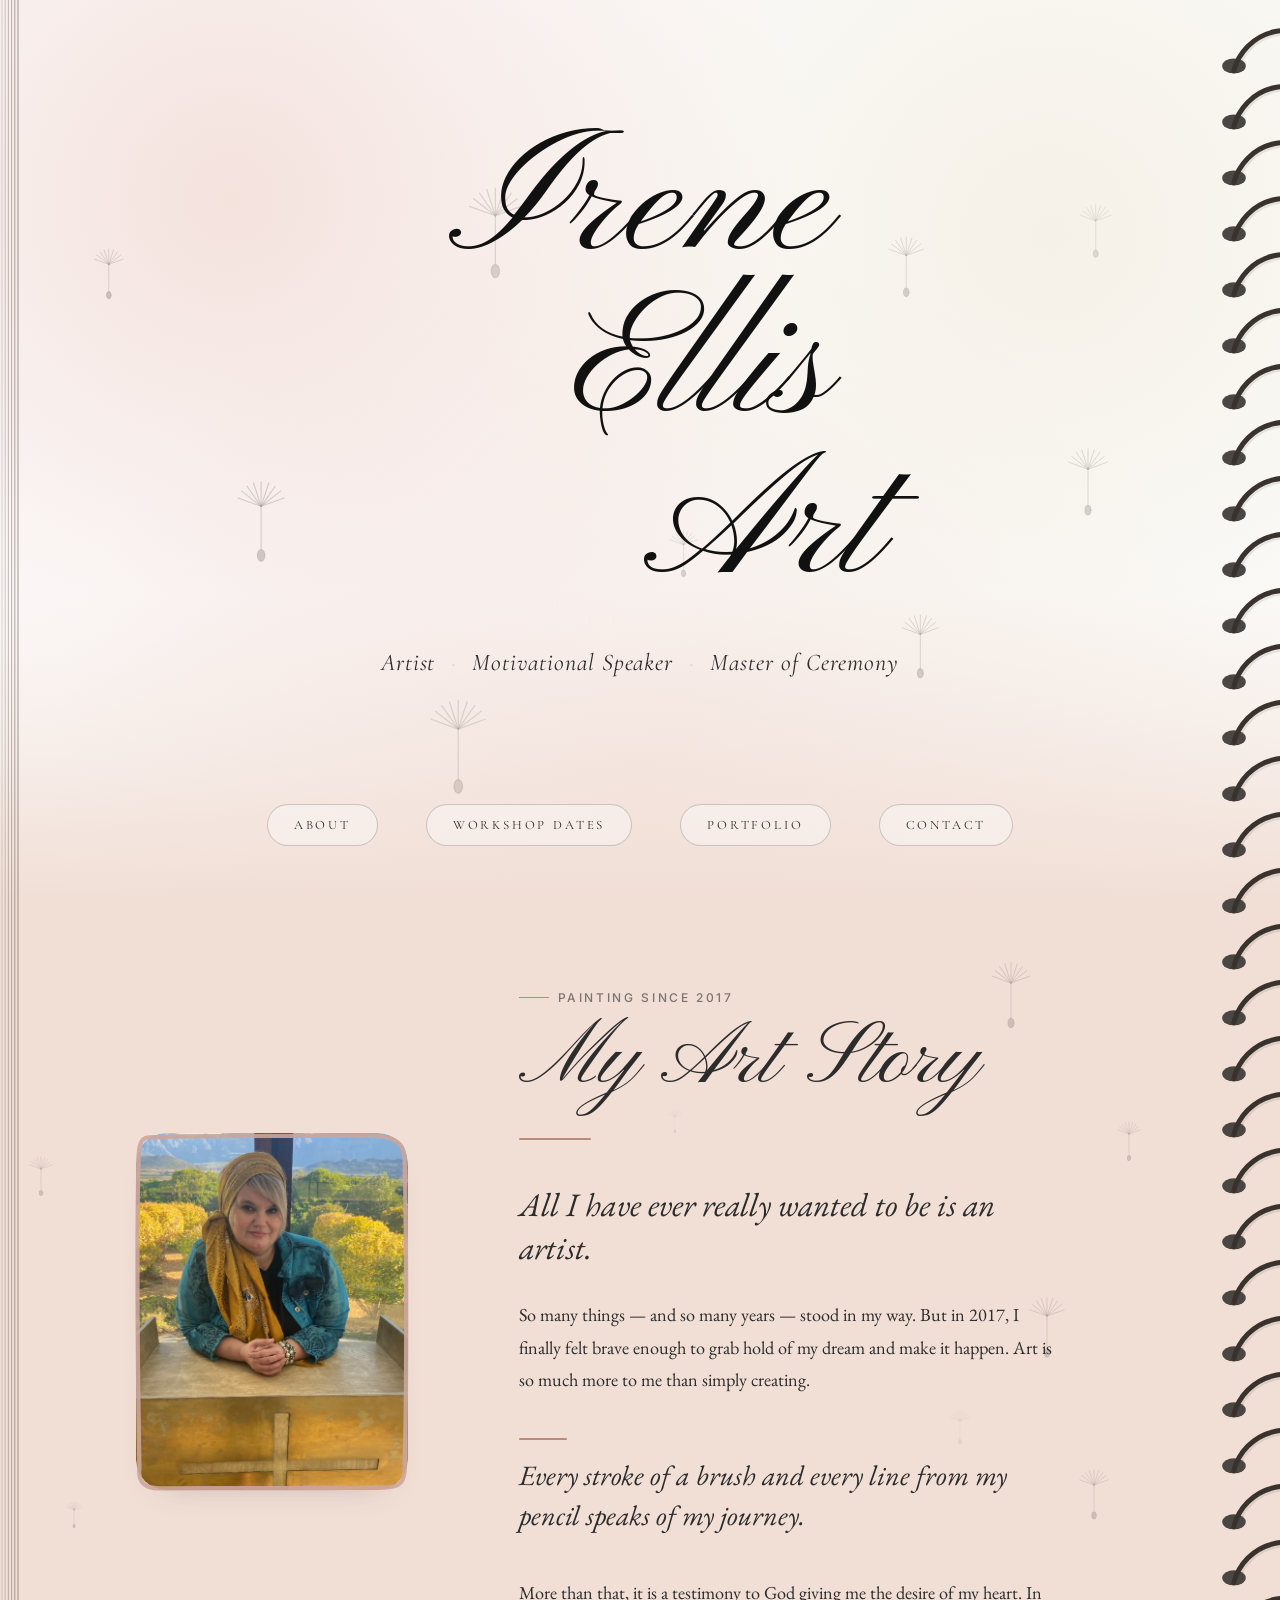
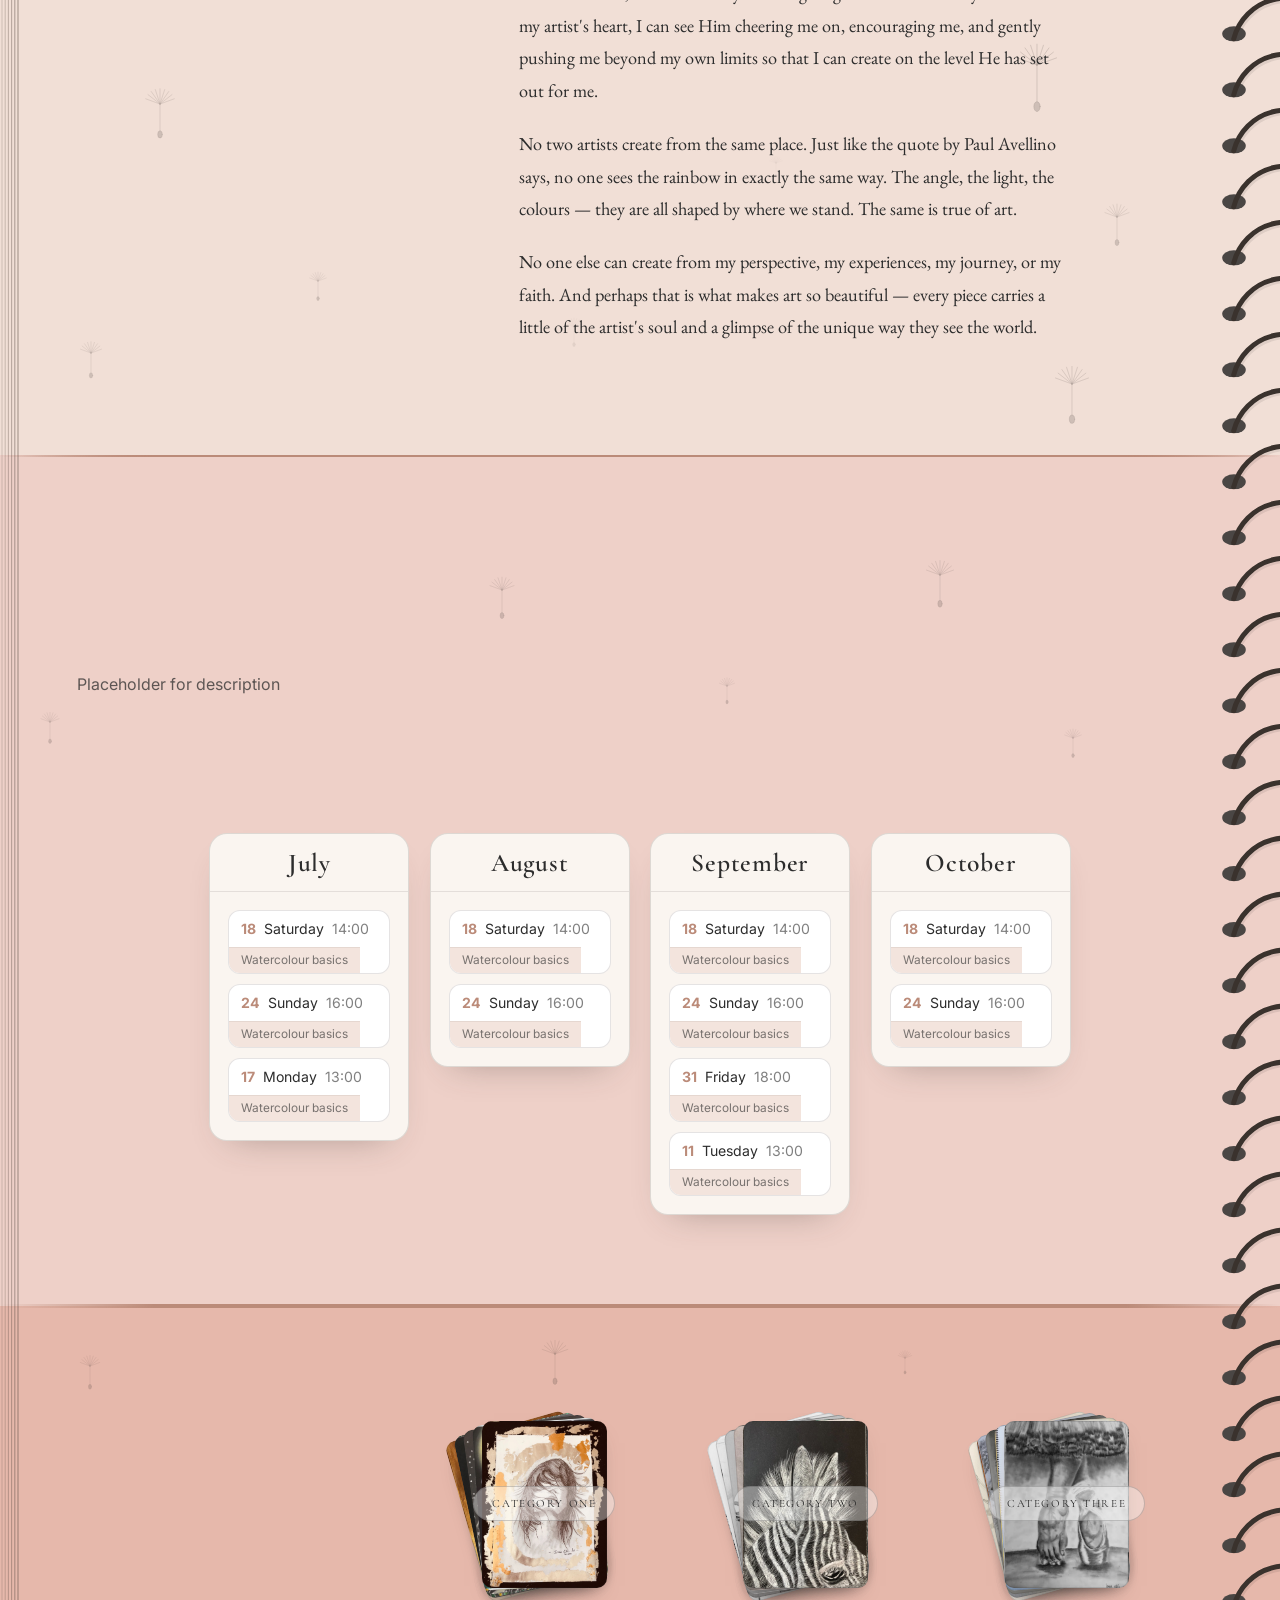
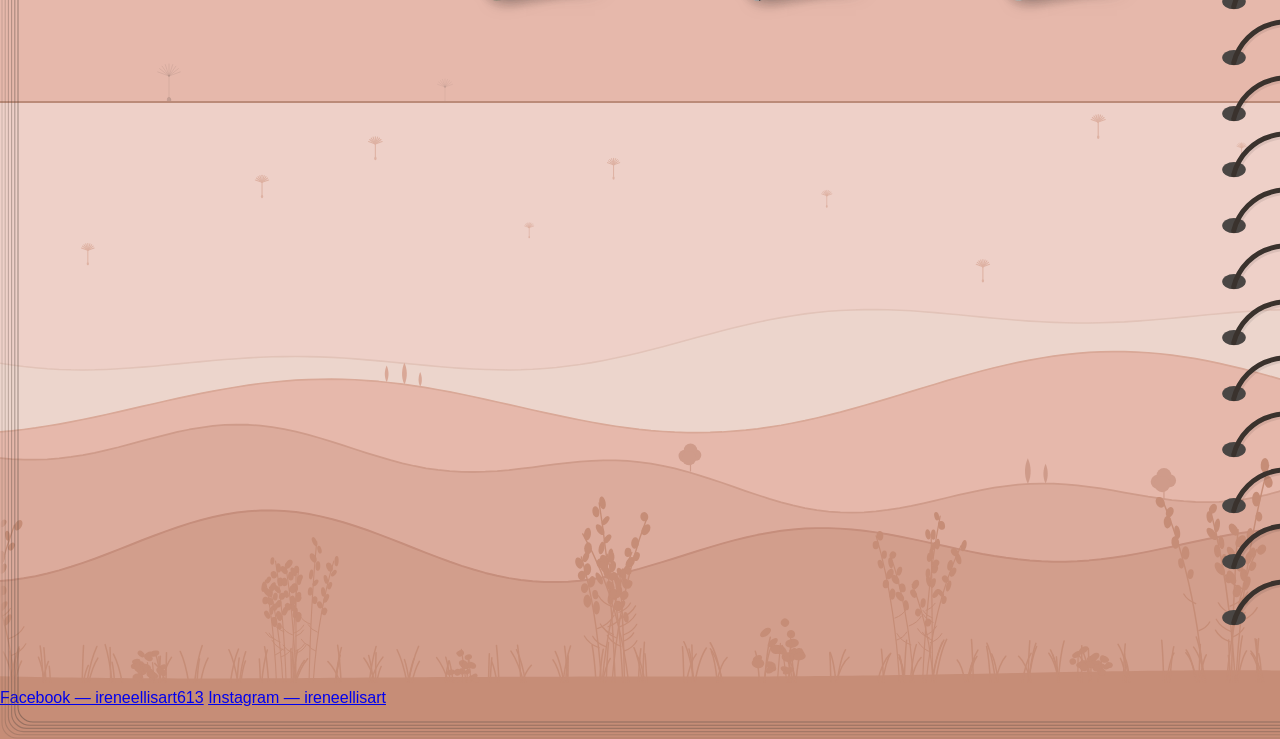
==== index.html @ d2026859 "Add the working site and hosting config The repo held only the first commit's index.html and style.c" ====
<!DOCTYPE html>
<html lang="en">
  <head>
    <meta charset="UTF-8" />
    <meta name="viewport" content="width=device-width, initial-scale=1.0" />
    <title>Irene Ellis Art</title>
    <link rel="preconnect" href="https://fonts.googleapis.com" />
    <link rel="preconnect" href="https://fonts.gstatic.com" crossorigin />
    <link
      href="https://fonts.googleapis.com/css2?family=Cormorant+Garamond:ital,wght@0,400;0,500;0,600;1,400&family=EB+Garamond:ital,wght@0,400;1,400;1,500&family=Inter:wght@400;500&family=Pinyon+Script&display=swap"
      rel="stylesheet"
    />
    <link rel="stylesheet" href="style.css" />
    <link rel="stylesheet" href="showcase.css" />
  </head>
  <body>
    <main>
      <section id="hero">
        <!-- Decorative watercolour wash + drifting dandelion seeds.
             aria-hidden keeps it out of the way of screen readers. -->
        <div class="hero__bg" aria-hidden="true">
          <svg class="hero__seeds" viewBox="0 0 1000 560" preserveAspectRatio="xMidYMid meet">
            <!-- One reusable dandelion seed, re-placed a few times below -->
            <defs>
              <g id="seed">
                <ellipse cx="20" cy="52" rx="2.4" ry="3.8" />
                <line x1="20" y1="48" x2="20" y2="20" />
                <line x1="20" y1="20" x2="4.97" y2="14.53" />
                <line x1="20" y1="20" x2="7.4" y2="10.15" />
                <line x1="20" y1="20" x2="10.82" y2="6.9" />
                <line x1="20" y1="20" x2="15.05" y2="4.8" />
                <line x1="20" y1="20" x2="20" y2="4" />
                <line x1="20" y1="20" x2="24.95" y2="4.8" />
                <line x1="20" y1="20" x2="29.18" y2="6.9" />
                <line x1="20" y1="20" x2="32.6" y2="10.15" />
                <line x1="20" y1="20" x2="35.03" y2="14.53" />
              </g>
            </defs>
            <!-- Nine seeds scattered evenly across the full width and
                 height. The viewBox is a wide ratio so, with "meet", they
                 fill the hero edge to edge without ever being cropped. -->
            <!-- Wrapped in a <g translate…scale…> so each seed is a different
                 size (and drifts proportionally). Rightmost seeds kept modest
                 in scale so they never reach the binding. -->
            <g transform="translate(70,120) scale(0.75)"><use href="#seed" class="seed seed--1" /></g>
            <g transform="translate(360,70) scale(1.35)"><use href="#seed" class="seed seed--2" /></g>
            <g transform="translate(690,110) scale(0.9)"><use href="#seed" class="seed seed--3" /></g>
            <g transform="translate(840,85) scale(0.8)"><use href="#seed" class="seed seed--4" /></g>
            <g transform="translate(180,300) scale(1.2)"><use href="#seed" class="seed seed--5" /></g>
            <g transform="translate(520,340) scale(0.7)"><use href="#seed" class="seed seed--6" /></g>
            <g transform="translate(830,275) scale(1.0)"><use href="#seed" class="seed seed--7" /></g>
            <g transform="translate(330,470) scale(1.4)"><use href="#seed" class="seed seed--8" /></g>
            <g transform="translate(700,405) scale(0.95)"><use href="#seed" class="seed seed--9" /></g>
          </svg>
        </div>

        <div class="hero__inner">
          <h1 class="hero__title">
            <span class="hero__word hero__word--1 reveal">Irene</span>
            <span class="hero__word hero__word--2 reveal">Ellis</span>
            <span class="hero__word hero__word--3 reveal">Art</span>
          </h1>
          <p class="hero__tagline reveal">
            Artist <span class="hero__dot">·</span> Motivational Speaker
            <span class="hero__dot">·</span> Master of Ceremony
          </p>
        </div>

        <nav class="hero__nav" aria-label="Primary">
          <a href="#about">About</a>
          <a href="#workshop-dates">Workshop Dates</a>
          <a href="#portfolio">Portfolio</a>
          <a href="#contact">Contact</a>
        </nav>
      </section>

      <section id="about">
        <!-- Ambient seeds filling the OPEN space (left gutter + below the
             portrait, the .seed--meat ones) plus a faint scatter drifting
             BEHIND the story (.seed--ghost) — the text sits above them (z-1),
             so the words always read clearly. Varied sizes; all left of ~88%. -->
        <svg class="stray-seed" style="left:2%;top:22%;width:30px" viewBox="0 0 40 56" aria-hidden="true"><use href="#seed" class="seed seed--2 seed--meat" /></svg>
        <svg class="stray-seed" style="left:5%;top:52%;width:20px" viewBox="0 0 40 56" aria-hidden="true"><use href="#seed" class="seed seed--5 seed--meat" /></svg>
        <svg class="stray-seed" style="left:11%;top:68%;width:38px" viewBox="0 0 40 56" aria-hidden="true"><use href="#seed" class="seed seed--6 seed--meat" /></svg>
        <svg class="stray-seed" style="left:24%;top:84%;width:22px" viewBox="0 0 40 56" aria-hidden="true"><use href="#seed" class="seed seed--4 seed--meat" /></svg>
        <svg class="stray-seed" style="left:6%;top:90%;width:28px" viewBox="0 0 40 56" aria-hidden="true"><use href="#seed" class="seed seed--1 seed--meat" /></svg>
        <svg class="stray-seed" style="left:52%;top:18%;width:18px" viewBox="0 0 40 56" aria-hidden="true"><use href="#seed" class="seed seed--3 seed--ghost" /></svg>
        <svg class="stray-seed" style="left:74%;top:44%;width:26px" viewBox="0 0 40 56" aria-hidden="true"><use href="#seed" class="seed seed--7 seed--ghost" /></svg>
        <svg class="stray-seed" style="left:60%;top:74%;width:16px" viewBox="0 0 40 56" aria-hidden="true"><use href="#seed" class="seed seed--8 seed--ghost" /></svg>
        <svg class="stray-seed" style="left:44%;top:88%;width:22px" viewBox="0 0 40 56" aria-hidden="true"><use href="#seed" class="seed seed--9 seed--ghost" /></svg>
        <!-- Bigger, hero-scale seeds spread across the OPEN strip to the RIGHT
             of the story text (which wraps well left of here) — scattered in x
             (77–87%) and down the full height, clear of the text and binding
             even at the far ends of their drift. -->
        <svg class="stray-seed" style="left:77%;top:5%;width:50px" viewBox="0 0 40 56" aria-hidden="true"><use href="#seed" class="seed seed--8 seed--meat" /></svg>
        <svg class="stray-seed" style="left:87%;top:19%;width:30px" viewBox="0 0 40 56" aria-hidden="true"><use href="#seed" class="seed seed--3 seed--meat" /></svg>
        <svg class="stray-seed" style="left:80%;top:34%;width:46px" viewBox="0 0 40 56" aria-hidden="true"><use href="#seed" class="seed seed--2 seed--meat" /></svg>
        <svg class="stray-seed" style="left:84%;top:49%;width:38px" viewBox="0 0 40 56" aria-hidden="true"><use href="#seed" class="seed seed--5 seed--meat" /></svg>
        <svg class="stray-seed" style="left:79%;top:64%;width:52px" viewBox="0 0 40 56" aria-hidden="true"><use href="#seed" class="seed seed--7 seed--meat" /></svg>
        <svg class="stray-seed" style="left:86%;top:78%;width:32px" viewBox="0 0 40 56" aria-hidden="true"><use href="#seed" class="seed seed--4 seed--meat" /></svg>
        <svg class="stray-seed" style="left:82%;top:92%;width:44px" viewBox="0 0 40 56" aria-hidden="true"><use href="#seed" class="seed seed--6 seed--meat" /></svg>

        <!-- Photo placeholder: a hand-drawn marker outline around an empty
             area, left intentionally empty until Irene's portrait is added. -->
        <div class="about__frame">
          <div class="about__photo">
            <img
              class="about__img"
              src="images/irene-ellis.jpg"
              alt="Portrait of Irene Ellis"
            />
          </div>
          <!-- A single hand-drawn marker outline traced around the photo -->
          <svg class="about__ornament" viewBox="0 0 400 500" fill="none" aria-hidden="true">
            <path
              d="M56,45 C 140,42 232,44 306,43 C 334,42.6 354,45 356,68
                 C 358,152 359,318 356,438 C 355,452 349,458 328,457
                 C 240,459 140,457 68,458 C 51,458.4 42,451 44,434
                 C 42,318 41,152 43,68 C 43.4,50 48,45 56,45
                 C 66,45 74,44.6 84,44.4"
              stroke="#cba69c"
              stroke-width="5"
              stroke-linecap="round"
              stroke-linejoin="round"
            />
          </svg>
        </div>

        <div class="about__content">
          <p class="section-eyebrow">Painting since 2017</p>
          <h2 class="about__heading">My Art Story</h2>
          <div class="about__story">
            <p class="about__lead">All I have ever really wanted to be is an artist.</p>

            <p class="about__bio">
              So many things — and so many years — stood in my way. But in 2017,
              I finally felt brave enough to grab hold of my dream and make it
              happen. Art is so much more to me than simply creating.
            </p>

            <blockquote class="about__quote">
              Every stroke of a brush and every line from my pencil speaks of my
              journey.
            </blockquote>

            <p class="about__bio">
              More than that, it is a testimony to God giving me the desire of my
              heart. In my artist's heart, I can see Him cheering me on,
              encouraging me, and gently pushing me beyond my own limits so that
              I can create on the level He has set out for me.
            </p>

            <p class="about__bio">
              No two artists create from the same place. Just like the quote by
              Paul Avellino says, no one sees the rainbow in exactly the same
              way. The angle, the light, the colours — they are all shaped by
              where we stand. The same is true of art.
            </p>

            <p class="about__bio">
              No one else can create from my perspective, my experiences, my
              journey, or my faith. And perhaps that is what makes art so
              beautiful — every piece carries a little of the artist's soul and a
              glimpse of the unique way they see the world.
            </p>
          </div>
        </div>
      </section>

      <section id="workshop-dates">
        <!-- Ambient seeds in the OPEN upper half ONLY. The month cards live in
             the lower half (below ~48%), and every drift path moves upward and
             back — so no seed can ever reach a card. All kept above ~34% and
             clear of the heading block and the binding. -->
        <svg class="stray-seed" style="left:3%;top:30%;width:24px" viewBox="0 0 40 56" aria-hidden="true"><use href="#seed" class="seed seed--5 seed--meat" /></svg>
        <svg class="stray-seed" style="left:38%;top:14%;width:32px" viewBox="0 0 40 56" aria-hidden="true"><use href="#seed" class="seed seed--3 seed--meat" /></svg>
        <svg class="stray-seed" style="left:56%;top:26%;width:20px" viewBox="0 0 40 56" aria-hidden="true"><use href="#seed" class="seed seed--7 seed--meat" /></svg>
        <svg class="stray-seed" style="left:72%;top:12%;width:36px" viewBox="0 0 40 56" aria-hidden="true"><use href="#seed" class="seed seed--2 seed--meat" /></svg>
        <svg class="stray-seed" style="left:83%;top:32%;width:22px" viewBox="0 0 40 56" aria-hidden="true"><use href="#seed" class="seed seed--6 seed--meat" /></svg>
        <!-- Heading block left, months in line to its right — same
             arrangement as the Portfolio section's card stacks. -->
        <div class="workshops__row">
          <div class="workshops__head">
            <!-- TODO: replace with a real detail (venue, group size, how to
                 book). Right now this only states what the section shows. -->
            <p class="section-eyebrow reveal">The next four months</p>
            <h2 class="workshops__heading reveal">Workshop Dates</h2>
            <p class="workshops__intro reveal">Placeholder for description</p>
          </div>

          <!-- Four upcoming months. Each month name sits above a rounded card
               that lists its dates, one per line: day, weekday, time. A month
               can hold any number of lines — add or remove a .workshop as
               needed. Replace the example dates with the real ones. -->
          <div class="workshops__grid">
          <div class="workshops__month reveal">
            <p class="workshops__month-name">July</p>
            <div class="workshops__dates">
              <button type="button" class="workshop" data-category-open data-category="workshop"><span class="workshop__main"><span class="workshop__day">18</span> <span class="workshop__weekday">Saturday</span> <span class="workshop__time">14:00</span></span><span class="workshop__topic">Watercolour basics</span></button>
              <button type="button" class="workshop" data-category-open data-category="workshop"><span class="workshop__main"><span class="workshop__day">24</span> <span class="workshop__weekday">Sunday</span> <span class="workshop__time">16:00</span></span><span class="workshop__topic">Watercolour basics</span></button>
              <button type="button" class="workshop" data-category-open data-category="workshop"><span class="workshop__main"><span class="workshop__day">17</span> <span class="workshop__weekday">Monday</span> <span class="workshop__time">13:00</span></span><span class="workshop__topic">Watercolour basics</span></button>
            </div>
          </div>

          <div class="workshops__month reveal">
            <p class="workshops__month-name">August</p>
            <div class="workshops__dates">
              <button type="button" class="workshop" data-category-open data-category="workshop"><span class="workshop__main"><span class="workshop__day">18</span> <span class="workshop__weekday">Saturday</span> <span class="workshop__time">14:00</span></span><span class="workshop__topic">Watercolour basics</span></button>
              <button type="button" class="workshop" data-category-open data-category="workshop"><span class="workshop__main"><span class="workshop__day">24</span> <span class="workshop__weekday">Sunday</span> <span class="workshop__time">16:00</span></span><span class="workshop__topic">Watercolour basics</span></button>
            </div>
          </div>

          <div class="workshops__month reveal">
            <p class="workshops__month-name">September</p>
            <div class="workshops__dates">
              <button type="button" class="workshop" data-category-open data-category="workshop"><span class="workshop__main"><span class="workshop__day">18</span> <span class="workshop__weekday">Saturday</span> <span class="workshop__time">14:00</span></span><span class="workshop__topic">Watercolour basics</span></button>
              <button type="button" class="workshop" data-category-open data-category="workshop"><span class="workshop__main"><span class="workshop__day">24</span> <span class="workshop__weekday">Sunday</span> <span class="workshop__time">16:00</span></span><span class="workshop__topic">Watercolour basics</span></button>
              <button type="button" class="workshop" data-category-open data-category="workshop"><span class="workshop__main"><span class="workshop__day">31</span> <span class="workshop__weekday">Friday</span> <span class="workshop__time">18:00</span></span><span class="workshop__topic">Watercolour basics</span></button>
              <button type="button" class="workshop" data-category-open data-category="workshop"><span class="workshop__main"><span class="workshop__day">11</span> <span class="workshop__weekday">Tuesday</span> <span class="workshop__time">13:00</span></span><span class="workshop__topic">Watercolour basics</span></button>
            </div>
          </div>

          <div class="workshops__month reveal">
            <p class="workshops__month-name">October</p>
            <div class="workshops__dates">
              <button type="button" class="workshop" data-category-open data-category="workshop"><span class="workshop__main"><span class="workshop__day">18</span> <span class="workshop__weekday">Saturday</span> <span class="workshop__time">14:00</span></span><span class="workshop__topic">Watercolour basics</span></button>
              <button type="button" class="workshop" data-category-open data-category="workshop"><span class="workshop__main"><span class="workshop__day">24</span> <span class="workshop__weekday">Sunday</span> <span class="workshop__time">16:00</span></span><span class="workshop__topic">Watercolour basics</span></button>
            </div>
          </div>
          </div>
        </div>
      </section>

      <section id="portfolio">
        <!-- Ambient seeds in the OPEN space: the top strip above the stacks and
             the low band below them (seeds only drift upward, so the low ones
             never rise into a stack). Varied sizes; all left of the binding. -->
        <svg class="stray-seed" style="left:6%;top:12%;width:26px" viewBox="0 0 40 56" aria-hidden="true"><use href="#seed" class="seed seed--1 seed--meat" /></svg>
        <svg class="stray-seed" style="left:42%;top:8%;width:34px" viewBox="0 0 40 56" aria-hidden="true"><use href="#seed" class="seed seed--4 seed--meat" /></svg>
        <svg class="stray-seed" style="left:70%;top:11%;width:18px" viewBox="0 0 40 56" aria-hidden="true"><use href="#seed" class="seed seed--8 seed--meat" /></svg>
        <svg class="stray-seed" style="left:12%;top:90%;width:30px" viewBox="0 0 40 56" aria-hidden="true"><use href="#seed" class="seed seed--3 seed--meat" /></svg>
        <svg class="stray-seed" style="left:34%;top:94%;width:20px" viewBox="0 0 40 56" aria-hidden="true"><use href="#seed" class="seed seed--9 seed--meat" /></svg>
        <div class="portfolio__row">
          <div class="portfolio__head">
            <!-- Eyebrow drawn from Irene's own words ("every stroke of a
                 brush and every line from my pencil"). Swap once the
                 artwork categories are decided. -->
            <p class="section-eyebrow reveal">Brush and pencil</p>
            <h2 class="portfolio__heading reveal">Portfolio</h2>
          </div>

          <!-- Category objects. One for now; two more to follow. Each is a
               crumpled paper ball that grows slightly on hover, with a
               pill button centred on it that stays put. -->
          <div class="portfolio__objects">
            <div class="category">
              <!-- Stacked cards: fanned tight at rest, twisting open on
                   hover so more of each card shows. Each will carry its own
                   image later. -->
              <div class="cards" aria-hidden="true">
                <span class="card card--1"></span>
                <span class="card card--2"></span>
                <span class="card card--3"></span>
                <span class="card card--4"></span>
                <span class="card card--5"></span>
              </div>
              <button
                type="button"
                class="category__button"
                data-category-open
                data-category="Category one"
              >
                Category one
              </button>
            </div>
            <div class="category">
              <!-- Stacked cards: fanned tight at rest, twisting open on
                   hover so more of each card shows. Each will carry its own
                   image later. -->
              <div class="cards" aria-hidden="true">
                <span class="card card--1"></span>
                <span class="card card--2"></span>
                <span class="card card--3"></span>
                <span class="card card--4"></span>
                <span class="card card--5"></span>
              </div>
              <button
                type="button"
                class="category__button"
                data-category-open
                data-category="Category two"
              >
                Category two
              </button>
            </div>
            <div class="category">
              <!-- Stacked cards: fanned tight at rest, twisting open on
                   hover so more of each card shows. Each will carry its own
                   image later. -->
              <div class="cards" aria-hidden="true">
                <span class="card card--1"></span>
                <span class="card card--2"></span>
                <span class="card card--3"></span>
                <span class="card card--4"></span>
                <span class="card card--5"></span>
              </div>
              <button
                type="button"
                class="category__button"
                data-category-open
                data-category="Category three"
              >
                Category three
              </button>
            </div>
          </div>
        </div>
      </section>

      <section id="contact">
        <!-- Seamless drifting landscape. SCOPED TO THIS SECTION ONLY:
             everything is under .contact__ and #contact clips it, so it
             cannot appear anywhere else on the page.
             The hill contours are built from sine waves with whole-number
             frequencies across the tile, so the tile's left and right edges
             match exactly and the loop is invisible. -->
        <!-- Seamless drifting landscape, scoped to this section only.
             Inlined (no defs/use): CSS can't reach inside a <use> shadow
             tree, so the seed sway would never reach the rendered seeds. -->
        <div class="contact__scene" aria-hidden="true">
          <div class="contact__layer contact__layer--seeds contact__layer--masked">
            <div class="contact__drift contact__drift--45s">
              <svg viewBox="0 0 4800 588" preserveAspectRatio="xMidYMid meet">
    <g transform="translate(80.5,140.7) scale(0.427)">
      <g class="csd" style="--lean:29deg;--dur:6.0s;--del:-6.8s">
        <g fill="none" stroke="#d9a897" stroke-width="2.4" stroke-linecap="round">
          <path d="M20,20 L4.97,14.53" />
          <path d="M20,20 L7.40,10.15" />
          <path d="M20,20 L10.82,6.90" />
          <path d="M20,20 L15.05,4.80" />
          <path d="M20,20 L20.00,4.00" />
          <path d="M20,20 L24.95,4.80" />
          <path d="M20,20 L29.18,6.90" />
          <path d="M20,20 L32.60,10.15" />
          <path d="M20,20 L35.03,14.53" />
          <path d="M20,48 L20,20" />
        </g>
        <ellipse cx="20" cy="52" rx="2.6" ry="4" fill="#d9a897" />
      </g>
    </g>
    <g transform="translate(256.7,71.5) scale(0.447)">
      <g class="csd" style="--lean:14deg;--dur:7.5s;--del:-5.9s">
        <g fill="none" stroke="#d9a897" stroke-width="2.4" stroke-linecap="round">
          <path d="M20,20 L4.97,14.53" />
          <path d="M20,20 L7.40,10.15" />
          <path d="M20,20 L10.82,6.90" />
          <path d="M20,20 L15.05,4.80" />
          <path d="M20,20 L20.00,4.00" />
          <path d="M20,20 L24.95,4.80" />
          <path d="M20,20 L29.18,6.90" />
          <path d="M20,20 L32.60,10.15" />
          <path d="M20,20 L35.03,14.53" />
          <path d="M20,48 L20,20" />
        </g>
        <ellipse cx="20" cy="52" rx="2.6" ry="4" fill="#d9a897" />
      </g>
    </g>
    <g transform="translate(371.4,32.4) scale(0.457)">
      <g class="csd" style="--lean:22deg;--dur:6.5s;--del:-2.1s">
        <g fill="none" stroke="#d9a897" stroke-width="2.4" stroke-linecap="round">
          <path d="M20,20 L4.97,14.53" />
          <path d="M20,20 L7.40,10.15" />
          <path d="M20,20 L10.82,6.90" />
          <path d="M20,20 L15.05,4.80" />
          <path d="M20,20 L20.00,4.00" />
          <path d="M20,20 L24.95,4.80" />
          <path d="M20,20 L29.18,6.90" />
          <path d="M20,20 L32.60,10.15" />
          <path d="M20,20 L35.03,14.53" />
          <path d="M20,48 L20,20" />
        </g>
        <ellipse cx="20" cy="52" rx="2.6" ry="4" fill="#d9a897" />
      </g>
    </g>
    <g transform="translate(530.5,120.3) scale(0.301)">
      <g class="csd" style="--lean:25deg;--dur:5.6s;--del:-5.4s">
        <g fill="none" stroke="#d9a897" stroke-width="2.4" stroke-linecap="round">
          <path d="M20,20 L4.97,14.53" />
          <path d="M20,20 L7.40,10.15" />
          <path d="M20,20 L10.82,6.90" />
          <path d="M20,20 L15.05,4.80" />
          <path d="M20,20 L20.00,4.00" />
          <path d="M20,20 L24.95,4.80" />
          <path d="M20,20 L29.18,6.90" />
          <path d="M20,20 L32.60,10.15" />
          <path d="M20,20 L35.03,14.53" />
          <path d="M20,48 L20,20" />
        </g>
        <ellipse cx="20" cy="52" rx="2.6" ry="4" fill="#d9a897" />
      </g>
    </g>
    <g transform="translate(613.7,54.4) scale(0.416)">
      <g class="csd" style="--lean:22deg;--dur:6.0s;--del:-3.8s">
        <g fill="none" stroke="#d9a897" stroke-width="2.4" stroke-linecap="round">
          <path d="M20,20 L4.97,14.53" />
          <path d="M20,20 L7.40,10.15" />
          <path d="M20,20 L10.82,6.90" />
          <path d="M20,20 L15.05,4.80" />
          <path d="M20,20 L20.00,4.00" />
          <path d="M20,20 L24.95,4.80" />
          <path d="M20,20 L29.18,6.90" />
          <path d="M20,20 L32.60,10.15" />
          <path d="M20,20 L35.03,14.53" />
          <path d="M20,48 L20,20" />
        </g>
        <ellipse cx="20" cy="52" rx="2.6" ry="4" fill="#d9a897" />
      </g>
    </g>
    <g transform="translate(831.4,87.2) scale(0.339)">
      <g class="csd" style="--lean:31deg;--dur:8.0s;--del:-2.2s">
        <g fill="none" stroke="#d9a897" stroke-width="2.4" stroke-linecap="round">
          <path d="M20,20 L4.97,14.53" />
          <path d="M20,20 L7.40,10.15" />
          <path d="M20,20 L10.82,6.90" />
          <path d="M20,20 L15.05,4.80" />
          <path d="M20,20 L20.00,4.00" />
          <path d="M20,20 L24.95,4.80" />
          <path d="M20,20 L29.18,6.90" />
          <path d="M20,20 L32.60,10.15" />
          <path d="M20,20 L35.03,14.53" />
          <path d="M20,48 L20,20" />
        </g>
        <ellipse cx="20" cy="52" rx="2.6" ry="4" fill="#d9a897" />
      </g>
    </g>
    <g transform="translate(987.5,157.0) scale(0.448)">
      <g class="csd" style="--lean:17deg;--dur:5.1s;--del:-2.2s">
        <g fill="none" stroke="#d9a897" stroke-width="2.4" stroke-linecap="round">
          <path d="M20,20 L4.97,14.53" />
          <path d="M20,20 L7.40,10.15" />
          <path d="M20,20 L10.82,6.90" />
          <path d="M20,20 L15.05,4.80" />
          <path d="M20,20 L20.00,4.00" />
          <path d="M20,20 L24.95,4.80" />
          <path d="M20,20 L29.18,6.90" />
          <path d="M20,20 L32.60,10.15" />
          <path d="M20,20 L35.03,14.53" />
          <path d="M20,48 L20,20" />
        </g>
        <ellipse cx="20" cy="52" rx="2.6" ry="4" fill="#d9a897" />
      </g>
    </g>
    <g transform="translate(1103.9,9.9) scale(0.473)">
      <g class="csd" style="--lean:19deg;--dur:6.6s;--del:-7.3s">
        <g fill="none" stroke="#d9a897" stroke-width="2.4" stroke-linecap="round">
          <path d="M20,20 L4.97,14.53" />
          <path d="M20,20 L7.40,10.15" />
          <path d="M20,20 L10.82,6.90" />
          <path d="M20,20 L15.05,4.80" />
          <path d="M20,20 L20.00,4.00" />
          <path d="M20,20 L24.95,4.80" />
          <path d="M20,20 L29.18,6.90" />
          <path d="M20,20 L32.60,10.15" />
          <path d="M20,20 L35.03,14.53" />
          <path d="M20,48 L20,20" />
        </g>
        <ellipse cx="20" cy="52" rx="2.6" ry="4" fill="#d9a897" />
      </g>
    </g>
    <g transform="translate(1252.5,39.2) scale(0.311)">
      <g class="csd" style="--lean:25deg;--dur:6.9s;--del:-2.8s">
        <g fill="none" stroke="#d9a897" stroke-width="2.4" stroke-linecap="round">
          <path d="M20,20 L4.97,14.53" />
          <path d="M20,20 L7.40,10.15" />
          <path d="M20,20 L10.82,6.90" />
          <path d="M20,20 L15.05,4.80" />
          <path d="M20,20 L20.00,4.00" />
          <path d="M20,20 L24.95,4.80" />
          <path d="M20,20 L29.18,6.90" />
          <path d="M20,20 L32.60,10.15" />
          <path d="M20,20 L35.03,14.53" />
          <path d="M20,48 L20,20" />
        </g>
        <ellipse cx="20" cy="52" rx="2.6" ry="4" fill="#d9a897" />
      </g>
    </g>
    <g transform="translate(1424.5,104.1) scale(0.401)">
      <g class="csd" style="--lean:21deg;--dur:5.6s;--del:-0.6s">
        <g fill="none" stroke="#d9a897" stroke-width="2.4" stroke-linecap="round">
          <path d="M20,20 L4.97,14.53" />
          <path d="M20,20 L7.40,10.15" />
          <path d="M20,20 L10.82,6.90" />
          <path d="M20,20 L15.05,4.80" />
          <path d="M20,20 L20.00,4.00" />
          <path d="M20,20 L24.95,4.80" />
          <path d="M20,20 L29.18,6.90" />
          <path d="M20,20 L32.60,10.15" />
          <path d="M20,20 L35.03,14.53" />
          <path d="M20,48 L20,20" />
        </g>
        <ellipse cx="20" cy="52" rx="2.6" ry="4" fill="#d9a897" />
      </g>
    </g>
    <g transform="translate(1553.9,133.1) scale(0.463)">
      <g class="csd" style="--lean:25deg;--dur:5.3s;--del:-3.2s">
        <g fill="none" stroke="#d9a897" stroke-width="2.4" stroke-linecap="round">
          <path d="M20,20 L4.97,14.53" />
          <path d="M20,20 L7.40,10.15" />
          <path d="M20,20 L10.82,6.90" />
          <path d="M20,20 L15.05,4.80" />
          <path d="M20,20 L20.00,4.00" />
          <path d="M20,20 L24.95,4.80" />
          <path d="M20,20 L29.18,6.90" />
          <path d="M20,20 L32.60,10.15" />
          <path d="M20,20 L35.03,14.53" />
          <path d="M20,48 L20,20" />
        </g>
        <ellipse cx="20" cy="52" rx="2.6" ry="4" fill="#d9a897" />
      </g>
    </g>
    <g transform="translate(1680.5,140.7) scale(0.427)">
      <g class="csd" style="--lean:29deg;--dur:6.0s;--del:-6.8s">
        <g fill="none" stroke="#d9a897" stroke-width="2.4" stroke-linecap="round">
          <path d="M20,20 L4.97,14.53" />
          <path d="M20,20 L7.40,10.15" />
          <path d="M20,20 L10.82,6.90" />
          <path d="M20,20 L15.05,4.80" />
          <path d="M20,20 L20.00,4.00" />
          <path d="M20,20 L24.95,4.80" />
          <path d="M20,20 L29.18,6.90" />
          <path d="M20,20 L32.60,10.15" />
          <path d="M20,20 L35.03,14.53" />
          <path d="M20,48 L20,20" />
        </g>
        <ellipse cx="20" cy="52" rx="2.6" ry="4" fill="#d9a897" />
      </g>
    </g>
    <g transform="translate(1856.7,71.5) scale(0.447)">
      <g class="csd" style="--lean:14deg;--dur:7.5s;--del:-5.9s">
        <g fill="none" stroke="#d9a897" stroke-width="2.4" stroke-linecap="round">
          <path d="M20,20 L4.97,14.53" />
          <path d="M20,20 L7.40,10.15" />
          <path d="M20,20 L10.82,6.90" />
          <path d="M20,20 L15.05,4.80" />
          <path d="M20,20 L20.00,4.00" />
          <path d="M20,20 L24.95,4.80" />
          <path d="M20,20 L29.18,6.90" />
          <path d="M20,20 L32.60,10.15" />
          <path d="M20,20 L35.03,14.53" />
          <path d="M20,48 L20,20" />
        </g>
        <ellipse cx="20" cy="52" rx="2.6" ry="4" fill="#d9a897" />
      </g>
    </g>
    <g transform="translate(1971.4,32.4) scale(0.457)">
      <g class="csd" style="--lean:22deg;--dur:6.5s;--del:-2.1s">
        <g fill="none" stroke="#d9a897" stroke-width="2.4" stroke-linecap="round">
          <path d="M20,20 L4.97,14.53" />
          <path d="M20,20 L7.40,10.15" />
          <path d="M20,20 L10.82,6.90" />
          <path d="M20,20 L15.05,4.80" />
          <path d="M20,20 L20.00,4.00" />
          <path d="M20,20 L24.95,4.80" />
          <path d="M20,20 L29.18,6.90" />
          <path d="M20,20 L32.60,10.15" />
          <path d="M20,20 L35.03,14.53" />
          <path d="M20,48 L20,20" />
        </g>
        <ellipse cx="20" cy="52" rx="2.6" ry="4" fill="#d9a897" />
      </g>
    </g>
    <g transform="translate(2130.5,120.3) scale(0.301)">
      <g class="csd" style="--lean:25deg;--dur:5.6s;--del:-5.4s">
        <g fill="none" stroke="#d9a897" stroke-width="2.4" stroke-linecap="round">
          <path d="M20,20 L4.97,14.53" />
          <path d="M20,20 L7.40,10.15" />
          <path d="M20,20 L10.82,6.90" />
          <path d="M20,20 L15.05,4.80" />
          <path d="M20,20 L20.00,4.00" />
          <path d="M20,20 L24.95,4.80" />
          <path d="M20,20 L29.18,6.90" />
          <path d="M20,20 L32.60,10.15" />
          <path d="M20,20 L35.03,14.53" />
          <path d="M20,48 L20,20" />
        </g>
        <ellipse cx="20" cy="52" rx="2.6" ry="4" fill="#d9a897" />
      </g>
    </g>
    <g transform="translate(2213.7,54.4) scale(0.416)">
      <g class="csd" style="--lean:22deg;--dur:6.0s;--del:-3.8s">
        <g fill="none" stroke="#d9a897" stroke-width="2.4" stroke-linecap="round">
          <path d="M20,20 L4.97,14.53" />
          <path d="M20,20 L7.40,10.15" />
          <path d="M20,20 L10.82,6.90" />
          <path d="M20,20 L15.05,4.80" />
          <path d="M20,20 L20.00,4.00" />
          <path d="M20,20 L24.95,4.80" />
          <path d="M20,20 L29.18,6.90" />
          <path d="M20,20 L32.60,10.15" />
          <path d="M20,20 L35.03,14.53" />
          <path d="M20,48 L20,20" />
        </g>
        <ellipse cx="20" cy="52" rx="2.6" ry="4" fill="#d9a897" />
      </g>
    </g>
    <g transform="translate(2431.4,87.2) scale(0.339)">
      <g class="csd" style="--lean:31deg;--dur:8.0s;--del:-2.2s">
        <g fill="none" stroke="#d9a897" stroke-width="2.4" stroke-linecap="round">
          <path d="M20,20 L4.97,14.53" />
          <path d="M20,20 L7.40,10.15" />
          <path d="M20,20 L10.82,6.90" />
          <path d="M20,20 L15.05,4.80" />
          <path d="M20,20 L20.00,4.00" />
          <path d="M20,20 L24.95,4.80" />
          <path d="M20,20 L29.18,6.90" />
          <path d="M20,20 L32.60,10.15" />
          <path d="M20,20 L35.03,14.53" />
          <path d="M20,48 L20,20" />
        </g>
        <ellipse cx="20" cy="52" rx="2.6" ry="4" fill="#d9a897" />
      </g>
    </g>
    <g transform="translate(2587.5,157.0) scale(0.448)">
      <g class="csd" style="--lean:17deg;--dur:5.1s;--del:-2.2s">
        <g fill="none" stroke="#d9a897" stroke-width="2.4" stroke-linecap="round">
          <path d="M20,20 L4.97,14.53" />
          <path d="M20,20 L7.40,10.15" />
          <path d="M20,20 L10.82,6.90" />
          <path d="M20,20 L15.05,4.80" />
          <path d="M20,20 L20.00,4.00" />
          <path d="M20,20 L24.95,4.80" />
          <path d="M20,20 L29.18,6.90" />
          <path d="M20,20 L32.60,10.15" />
          <path d="M20,20 L35.03,14.53" />
          <path d="M20,48 L20,20" />
        </g>
        <ellipse cx="20" cy="52" rx="2.6" ry="4" fill="#d9a897" />
      </g>
    </g>
    <g transform="translate(2703.9,9.9) scale(0.473)">
      <g class="csd" style="--lean:19deg;--dur:6.6s;--del:-7.3s">
        <g fill="none" stroke="#d9a897" stroke-width="2.4" stroke-linecap="round">
          <path d="M20,20 L4.97,14.53" />
          <path d="M20,20 L7.40,10.15" />
          <path d="M20,20 L10.82,6.90" />
          <path d="M20,20 L15.05,4.80" />
          <path d="M20,20 L20.00,4.00" />
          <path d="M20,20 L24.95,4.80" />
          <path d="M20,20 L29.18,6.90" />
          <path d="M20,20 L32.60,10.15" />
          <path d="M20,20 L35.03,14.53" />
          <path d="M20,48 L20,20" />
        </g>
        <ellipse cx="20" cy="52" rx="2.6" ry="4" fill="#d9a897" />
      </g>
    </g>
    <g transform="translate(2852.5,39.2) scale(0.311)">
      <g class="csd" style="--lean:25deg;--dur:6.9s;--del:-2.8s">
        <g fill="none" stroke="#d9a897" stroke-width="2.4" stroke-linecap="round">
          <path d="M20,20 L4.97,14.53" />
          <path d="M20,20 L7.40,10.15" />
          <path d="M20,20 L10.82,6.90" />
          <path d="M20,20 L15.05,4.80" />
          <path d="M20,20 L20.00,4.00" />
          <path d="M20,20 L24.95,4.80" />
          <path d="M20,20 L29.18,6.90" />
          <path d="M20,20 L32.60,10.15" />
          <path d="M20,20 L35.03,14.53" />
          <path d="M20,48 L20,20" />
        </g>
        <ellipse cx="20" cy="52" rx="2.6" ry="4" fill="#d9a897" />
      </g>
    </g>
    <g transform="translate(3024.5,104.1) scale(0.401)">
      <g class="csd" style="--lean:21deg;--dur:5.6s;--del:-0.6s">
        <g fill="none" stroke="#d9a897" stroke-width="2.4" stroke-linecap="round">
          <path d="M20,20 L4.97,14.53" />
          <path d="M20,20 L7.40,10.15" />
          <path d="M20,20 L10.82,6.90" />
          <path d="M20,20 L15.05,4.80" />
          <path d="M20,20 L20.00,4.00" />
          <path d="M20,20 L24.95,4.80" />
          <path d="M20,20 L29.18,6.90" />
          <path d="M20,20 L32.60,10.15" />
          <path d="M20,20 L35.03,14.53" />
          <path d="M20,48 L20,20" />
        </g>
        <ellipse cx="20" cy="52" rx="2.6" ry="4" fill="#d9a897" />
      </g>
    </g>
    <g transform="translate(3153.9,133.1) scale(0.463)">
      <g class="csd" style="--lean:25deg;--dur:5.3s;--del:-3.2s">
        <g fill="none" stroke="#d9a897" stroke-width="2.4" stroke-linecap="round">
          <path d="M20,20 L4.97,14.53" />
          <path d="M20,20 L7.40,10.15" />
          <path d="M20,20 L10.82,6.90" />
          <path d="M20,20 L15.05,4.80" />
          <path d="M20,20 L20.00,4.00" />
          <path d="M20,20 L24.95,4.80" />
          <path d="M20,20 L29.18,6.90" />
          <path d="M20,20 L32.60,10.15" />
          <path d="M20,20 L35.03,14.53" />
          <path d="M20,48 L20,20" />
        </g>
        <ellipse cx="20" cy="52" rx="2.6" ry="4" fill="#d9a897" />
      </g>
    </g>
    <g transform="translate(3280.5,140.7) scale(0.427)">
      <g class="csd" style="--lean:29deg;--dur:6.0s;--del:-6.8s">
        <g fill="none" stroke="#d9a897" stroke-width="2.4" stroke-linecap="round">
          <path d="M20,20 L4.97,14.53" />
          <path d="M20,20 L7.40,10.15" />
          <path d="M20,20 L10.82,6.90" />
          <path d="M20,20 L15.05,4.80" />
          <path d="M20,20 L20.00,4.00" />
          <path d="M20,20 L24.95,4.80" />
          <path d="M20,20 L29.18,6.90" />
          <path d="M20,20 L32.60,10.15" />
          <path d="M20,20 L35.03,14.53" />
          <path d="M20,48 L20,20" />
        </g>
        <ellipse cx="20" cy="52" rx="2.6" ry="4" fill="#d9a897" />
      </g>
    </g>
    <g transform="translate(3456.7,71.5) scale(0.447)">
      <g class="csd" style="--lean:14deg;--dur:7.5s;--del:-5.9s">
        <g fill="none" stroke="#d9a897" stroke-width="2.4" stroke-linecap="round">
          <path d="M20,20 L4.97,14.53" />
          <path d="M20,20 L7.40,10.15" />
          <path d="M20,20 L10.82,6.90" />
          <path d="M20,20 L15.05,4.80" />
          <path d="M20,20 L20.00,4.00" />
          <path d="M20,20 L24.95,4.80" />
          <path d="M20,20 L29.18,6.90" />
          <path d="M20,20 L32.60,10.15" />
          <path d="M20,20 L35.03,14.53" />
          <path d="M20,48 L20,20" />
        </g>
        <ellipse cx="20" cy="52" rx="2.6" ry="4" fill="#d9a897" />
      </g>
    </g>
    <g transform="translate(3571.4,32.4) scale(0.457)">
      <g class="csd" style="--lean:22deg;--dur:6.5s;--del:-2.1s">
        <g fill="none" stroke="#d9a897" stroke-width="2.4" stroke-linecap="round">
          <path d="M20,20 L4.97,14.53" />
          <path d="M20,20 L7.40,10.15" />
          <path d="M20,20 L10.82,6.90" />
          <path d="M20,20 L15.05,4.80" />
          <path d="M20,20 L20.00,4.00" />
          <path d="M20,20 L24.95,4.80" />
          <path d="M20,20 L29.18,6.90" />
          <path d="M20,20 L32.60,10.15" />
          <path d="M20,20 L35.03,14.53" />
          <path d="M20,48 L20,20" />
        </g>
        <ellipse cx="20" cy="52" rx="2.6" ry="4" fill="#d9a897" />
      </g>
    </g>
    <g transform="translate(3730.5,120.3) scale(0.301)">
      <g class="csd" style="--lean:25deg;--dur:5.6s;--del:-5.4s">
        <g fill="none" stroke="#d9a897" stroke-width="2.4" stroke-linecap="round">
          <path d="M20,20 L4.97,14.53" />
          <path d="M20,20 L7.40,10.15" />
          <path d="M20,20 L10.82,6.90" />
          <path d="M20,20 L15.05,4.80" />
          <path d="M20,20 L20.00,4.00" />
          <path d="M20,20 L24.95,4.80" />
          <path d="M20,20 L29.18,6.90" />
          <path d="M20,20 L32.60,10.15" />
          <path d="M20,20 L35.03,14.53" />
          <path d="M20,48 L20,20" />
        </g>
        <ellipse cx="20" cy="52" rx="2.6" ry="4" fill="#d9a897" />
      </g>
    </g>
    <g transform="translate(3813.7,54.4) scale(0.416)">
      <g class="csd" style="--lean:22deg;--dur:6.0s;--del:-3.8s">
        <g fill="none" stroke="#d9a897" stroke-width="2.4" stroke-linecap="round">
          <path d="M20,20 L4.97,14.53" />
          <path d="M20,20 L7.40,10.15" />
          <path d="M20,20 L10.82,6.90" />
          <path d="M20,20 L15.05,4.80" />
          <path d="M20,20 L20.00,4.00" />
          <path d="M20,20 L24.95,4.80" />
          <path d="M20,20 L29.18,6.90" />
          <path d="M20,20 L32.60,10.15" />
          <path d="M20,20 L35.03,14.53" />
          <path d="M20,48 L20,20" />
        </g>
        <ellipse cx="20" cy="52" rx="2.6" ry="4" fill="#d9a897" />
      </g>
    </g>
    <g transform="translate(4031.4,87.2) scale(0.339)">
      <g class="csd" style="--lean:31deg;--dur:8.0s;--del:-2.2s">
        <g fill="none" stroke="#d9a897" stroke-width="2.4" stroke-linecap="round">
          <path d="M20,20 L4.97,14.53" />
          <path d="M20,20 L7.40,10.15" />
          <path d="M20,20 L10.82,6.90" />
          <path d="M20,20 L15.05,4.80" />
          <path d="M20,20 L20.00,4.00" />
          <path d="M20,20 L24.95,4.80" />
          <path d="M20,20 L29.18,6.90" />
          <path d="M20,20 L32.60,10.15" />
          <path d="M20,20 L35.03,14.53" />
          <path d="M20,48 L20,20" />
        </g>
        <ellipse cx="20" cy="52" rx="2.6" ry="4" fill="#d9a897" />
      </g>
    </g>
    <g transform="translate(4187.5,157.0) scale(0.448)">
      <g class="csd" style="--lean:17deg;--dur:5.1s;--del:-2.2s">
        <g fill="none" stroke="#d9a897" stroke-width="2.4" stroke-linecap="round">
          <path d="M20,20 L4.97,14.53" />
          <path d="M20,20 L7.40,10.15" />
          <path d="M20,20 L10.82,6.90" />
          <path d="M20,20 L15.05,4.80" />
          <path d="M20,20 L20.00,4.00" />
          <path d="M20,20 L24.95,4.80" />
          <path d="M20,20 L29.18,6.90" />
          <path d="M20,20 L32.60,10.15" />
          <path d="M20,20 L35.03,14.53" />
          <path d="M20,48 L20,20" />
        </g>
        <ellipse cx="20" cy="52" rx="2.6" ry="4" fill="#d9a897" />
      </g>
    </g>
    <g transform="translate(4303.9,9.9) scale(0.473)">
      <g class="csd" style="--lean:19deg;--dur:6.6s;--del:-7.3s">
        <g fill="none" stroke="#d9a897" stroke-width="2.4" stroke-linecap="round">
          <path d="M20,20 L4.97,14.53" />
          <path d="M20,20 L7.40,10.15" />
          <path d="M20,20 L10.82,6.90" />
          <path d="M20,20 L15.05,4.80" />
          <path d="M20,20 L20.00,4.00" />
          <path d="M20,20 L24.95,4.80" />
          <path d="M20,20 L29.18,6.90" />
          <path d="M20,20 L32.60,10.15" />
          <path d="M20,20 L35.03,14.53" />
          <path d="M20,48 L20,20" />
        </g>
        <ellipse cx="20" cy="52" rx="2.6" ry="4" fill="#d9a897" />
      </g>
    </g>
    <g transform="translate(4452.5,39.2) scale(0.311)">
      <g class="csd" style="--lean:25deg;--dur:6.9s;--del:-2.8s">
        <g fill="none" stroke="#d9a897" stroke-width="2.4" stroke-linecap="round">
          <path d="M20,20 L4.97,14.53" />
          <path d="M20,20 L7.40,10.15" />
          <path d="M20,20 L10.82,6.90" />
          <path d="M20,20 L15.05,4.80" />
          <path d="M20,20 L20.00,4.00" />
          <path d="M20,20 L24.95,4.80" />
          <path d="M20,20 L29.18,6.90" />
          <path d="M20,20 L32.60,10.15" />
          <path d="M20,20 L35.03,14.53" />
          <path d="M20,48 L20,20" />
        </g>
        <ellipse cx="20" cy="52" rx="2.6" ry="4" fill="#d9a897" />
      </g>
    </g>
    <g transform="translate(4624.5,104.1) scale(0.401)">
      <g class="csd" style="--lean:21deg;--dur:5.6s;--del:-0.6s">
        <g fill="none" stroke="#d9a897" stroke-width="2.4" stroke-linecap="round">
          <path d="M20,20 L4.97,14.53" />
          <path d="M20,20 L7.40,10.15" />
          <path d="M20,20 L10.82,6.90" />
          <path d="M20,20 L15.05,4.80" />
          <path d="M20,20 L20.00,4.00" />
          <path d="M20,20 L24.95,4.80" />
          <path d="M20,20 L29.18,6.90" />
          <path d="M20,20 L32.60,10.15" />
          <path d="M20,20 L35.03,14.53" />
          <path d="M20,48 L20,20" />
        </g>
        <ellipse cx="20" cy="52" rx="2.6" ry="4" fill="#d9a897" />
      </g>
    </g>
    <g transform="translate(4753.9,133.1) scale(0.463)">
      <g class="csd" style="--lean:25deg;--dur:5.3s;--del:-3.2s">
        <g fill="none" stroke="#d9a897" stroke-width="2.4" stroke-linecap="round">
          <path d="M20,20 L4.97,14.53" />
          <path d="M20,20 L7.40,10.15" />
          <path d="M20,20 L10.82,6.90" />
          <path d="M20,20 L15.05,4.80" />
          <path d="M20,20 L20.00,4.00" />
          <path d="M20,20 L24.95,4.80" />
          <path d="M20,20 L29.18,6.90" />
          <path d="M20,20 L32.60,10.15" />
          <path d="M20,20 L35.03,14.53" />
          <path d="M20,48 L20,20" />
        </g>
        <ellipse cx="20" cy="52" rx="2.6" ry="4" fill="#d9a897" />
      </g>
    </g>
              </svg>
            </div>
          </div>
          <div class="contact__layer contact__layer--far-hills">
            <div class="contact__drift contact__drift--165s">
              <svg viewBox="0 0 4800 588" preserveAspectRatio="xMidYMid meet">
    <path d="M0.0,263.8 L12.0,265.6 L24.0,267.2 L36.0,268.4 L48.0,269.4 L60.0,270.1 L72.0,270.5 L84.0,270.6 L96.0,270.5 L108.0,270.1 L120.0,269.5 L132.0,268.7 L144.0,267.8 L156.0,266.8 L168.0,265.7 L180.0,264.5 L192.0,263.3 L204.0,262.2 L216.0,261.1 L228.0,260.1 L240.0,259.2 L252.0,258.4 L264.0,257.8 L276.0,257.3 L288.0,257.1 L300.0,257.0 L312.0,257.1 L324.0,257.4 L336.0,257.9 L348.0,258.6 L360.0,259.4 L372.0,260.4 L384.0,261.4 L396.0,262.5 L408.0,263.7 L420.0,264.9 L432.0,266.0 L444.0,267.1 L456.0,268.1 L468.0,269.0 L480.0,269.7 L492.0,270.2 L504.0,270.5 L516.0,270.6 L528.0,270.4 L540.0,269.9 L552.0,269.1 L564.0,268.1 L576.0,266.7 L588.0,265.1 L600.0,263.2 L612.0,261.0 L624.0,258.6 L636.0,255.9 L648.0,253.1 L660.0,250.1 L672.0,247.0 L684.0,243.8 L696.0,240.6 L708.0,237.3 L720.0,234.1 L732.0,231.0 L744.0,227.9 L756.0,225.1 L768.0,222.3 L780.0,219.8 L792.0,217.6 L804.0,215.6 L816.0,213.8 L828.0,212.4 L840.0,211.2 L852.0,210.3 L864.0,209.8 L876.0,209.5 L888.0,209.4 L900.0,209.6 L912.0,210.1 L924.0,210.7 L936.0,211.6 L948.0,212.5 L960.0,213.6 L972.0,214.7 L984.0,215.9 L996.0,217.1 L1008.0,218.2 L1020.0,219.3 L1032.0,220.3 L1044.0,221.1 L1056.0,221.8 L1068.0,222.4 L1080.0,222.8 L1092.0,223.0 L1104.0,223.0 L1116.0,222.8 L1128.0,222.4 L1140.0,221.9 L1152.0,221.1 L1164.0,220.3 L1176.0,219.3 L1188.0,218.2 L1200.0,217.1 L1212.0,215.9 L1224.0,214.7 L1236.0,213.6 L1248.0,212.5 L1260.0,211.6 L1272.0,210.8 L1284.0,210.1 L1296.0,209.7 L1308.0,209.4 L1320.0,209.5 L1332.0,209.7 L1344.0,210.3 L1356.0,211.2 L1368.0,212.3 L1380.0,213.8 L1392.0,215.5 L1404.0,217.5 L1416.0,219.8 L1428.0,222.3 L1440.0,225.0 L1452.0,227.9 L1464.0,230.9 L1476.0,234.0 L1488.0,237.3 L1500.0,240.5 L1512.0,243.7 L1524.0,246.9 L1536.0,250.1 L1548.0,253.0 L1560.0,255.9 L1572.0,258.5 L1584.0,260.9 L1596.0,263.1 L1608.0,265.1 L1620.0,266.7 L1632.0,268.1 L1644.0,269.1 L1656.0,269.9 L1668.0,270.4 L1680.0,270.6 L1692.0,270.5 L1704.0,270.2 L1716.0,269.7 L1728.0,269.0 L1740.0,268.1 L1752.0,267.1 L1764.0,266.1 L1776.0,264.9 L1788.0,263.7 L1800.0,262.6 L1812.0,261.4 L1824.0,260.4 L1836.0,259.4 L1848.0,258.6 L1860.0,258.0 L1872.0,257.5 L1884.0,257.1 L1896.0,257.0 L1908.0,257.1 L1920.0,257.3 L1932.0,257.8 L1944.0,258.4 L1956.0,259.1 L1968.0,260.0 L1980.0,261.1 L1992.0,262.2 L2004.0,263.3 L2016.0,264.5 L2028.0,265.7 L2040.0,266.8 L2052.0,267.8 L2064.0,268.7 L2076.0,269.5 L2088.0,270.1 L2100.0,270.4 L2112.0,270.6 L2124.0,270.5 L2136.0,270.1 L2148.0,269.4 L2160.0,268.5 L2172.0,267.2 L2184.0,265.7 L2196.0,263.8 L2208.0,261.8 L2220.0,259.4 L2232.0,256.8 L2244.0,254.1 L2256.0,251.1 L2268.0,248.1 L2280.0,244.9 L2292.0,241.7 L2304.0,238.4 L2316.0,235.2 L2328.0,232.0 L2340.0,228.9 L2352.0,226.0 L2364.0,223.2 L2376.0,220.6 L2388.0,218.3 L2400.0,216.2 L2412.0,214.4 L2424.0,212.8 L2436.0,211.6 L2448.0,210.6 L2460.0,209.9 L2472.0,209.5 L2484.0,209.4 L2496.0,209.5 L2508.0,209.9 L2520.0,210.5 L2532.0,211.3 L2544.0,212.2 L2556.0,213.2 L2568.0,214.3 L2580.0,215.5 L2592.0,216.7 L2604.0,217.8 L2616.0,218.9 L2628.0,219.9 L2640.0,220.8 L2652.0,221.6 L2664.0,222.2 L2676.0,222.7 L2688.0,222.9 L2700.0,223.0 L2712.0,222.9 L2724.0,222.6 L2736.0,222.1 L2748.0,221.4 L2760.0,220.6 L2772.0,219.6 L2784.0,218.6 L2796.0,217.5 L2808.0,216.3 L2820.0,215.1 L2832.0,214.0 L2844.0,212.9 L2856.0,211.9 L2868.0,211.0 L2880.0,210.3 L2892.0,209.8 L2904.0,209.5 L2916.0,209.4 L2928.0,209.6 L2940.0,210.1 L2952.0,210.9 L2964.0,211.9 L2976.0,213.3 L2988.0,214.9 L3000.0,216.8 L3012.0,219.0 L3024.0,221.4 L3036.0,224.1 L3048.0,226.9 L3060.0,229.9 L3072.0,233.0 L3084.0,236.2 L3096.0,239.4 L3108.0,242.7 L3120.0,245.9 L3132.0,249.0 L3144.0,252.1 L3156.0,254.9 L3168.0,257.7 L3180.0,260.2 L3192.0,262.4 L3204.0,264.4 L3216.0,266.2 L3228.0,267.6 L3240.0,268.8 L3252.0,269.7 L3264.0,270.2 L3276.0,270.5 L3288.0,270.6 L3300.0,270.4 L3312.0,269.9 L3324.0,269.3 L3336.0,268.4 L3348.0,267.5 L3360.0,266.4 L3372.0,265.3 L3384.0,264.1 L3396.0,262.9 L3408.0,261.8 L3420.0,260.7 L3432.0,259.7 L3444.0,258.9 L3456.0,258.2 L3468.0,257.6 L3480.0,257.2 L3492.0,257.0 L3504.0,257.0 L3516.0,257.2 L3528.0,257.6 L3540.0,258.1 L3552.0,258.9 L3564.0,259.7 L3576.0,260.7 L3588.0,261.8 L3600.0,262.9 L3612.0,264.1 L3624.0,265.3 L3636.0,266.4 L3648.0,267.5 L3660.0,268.4 L3672.0,269.2 L3684.0,269.9 L3696.0,270.3 L3708.0,270.6 L3720.0,270.5 L3732.0,270.3 L3744.0,269.7 L3756.0,268.8 L3768.0,267.7 L3780.0,266.2 L3792.0,264.5 L3804.0,262.5 L3816.0,260.2 L3828.0,257.7 L3840.0,255.0 L3852.0,252.1 L3864.0,249.1 L3876.0,246.0 L3888.0,242.7 L3900.0,239.5 L3912.0,236.3 L3924.0,233.1 L3936.0,229.9 L3948.0,227.0 L3960.0,224.1 L3972.0,221.5 L3984.0,219.1 L3996.0,216.9 L4008.0,214.9 L4020.0,213.3 L4032.0,211.9 L4044.0,210.9 L4056.0,210.1 L4068.0,209.6 L4080.0,209.4 L4092.0,209.5 L4104.0,209.8 L4116.0,210.3 L4128.0,211.0 L4140.0,211.9 L4152.0,212.9 L4164.0,213.9 L4176.0,215.1 L4188.0,216.3 L4200.0,217.4 L4212.0,218.6 L4224.0,219.6 L4236.0,220.6 L4248.0,221.4 L4260.0,222.0 L4272.0,222.5 L4284.0,222.9 L4296.0,223.0 L4308.0,222.9 L4320.0,222.7 L4332.0,222.2 L4344.0,221.6 L4356.0,220.9 L4368.0,220.0 L4380.0,218.9 L4392.0,217.8 L4404.0,216.7 L4416.0,215.5 L4428.0,214.3 L4440.0,213.2 L4452.0,212.2 L4464.0,211.3 L4476.0,210.5 L4488.0,209.9 L4500.0,209.6 L4512.0,209.4 L4524.0,209.5 L4536.0,209.9 L4548.0,210.6 L4560.0,211.5 L4572.0,212.8 L4584.0,214.3 L4596.0,216.2 L4608.0,218.2 L4620.0,220.6 L4632.0,223.2 L4644.0,225.9 L4656.0,228.9 L4668.0,231.9 L4680.0,235.1 L4692.0,238.3 L4704.0,241.6 L4716.0,244.8 L4728.0,248.0 L4740.0,251.1 L4752.0,254.0 L4764.0,256.8 L4776.0,259.4 L4788.0,261.7 L4800.0,263.8 L4800.0,588.0 L0.0,588.0 Z" fill="#ecd5cc" />
    <path d="M0.0,263.8 L12.0,265.6 L24.0,267.2 L36.0,268.4 L48.0,269.4 L60.0,270.1 L72.0,270.5 L84.0,270.6 L96.0,270.5 L108.0,270.1 L120.0,269.5 L132.0,268.7 L144.0,267.8 L156.0,266.8 L168.0,265.7 L180.0,264.5 L192.0,263.3 L204.0,262.2 L216.0,261.1 L228.0,260.1 L240.0,259.2 L252.0,258.4 L264.0,257.8 L276.0,257.3 L288.0,257.1 L300.0,257.0 L312.0,257.1 L324.0,257.4 L336.0,257.9 L348.0,258.6 L360.0,259.4 L372.0,260.4 L384.0,261.4 L396.0,262.5 L408.0,263.7 L420.0,264.9 L432.0,266.0 L444.0,267.1 L456.0,268.1 L468.0,269.0 L480.0,269.7 L492.0,270.2 L504.0,270.5 L516.0,270.6 L528.0,270.4 L540.0,269.9 L552.0,269.1 L564.0,268.1 L576.0,266.7 L588.0,265.1 L600.0,263.2 L612.0,261.0 L624.0,258.6 L636.0,255.9 L648.0,253.1 L660.0,250.1 L672.0,247.0 L684.0,243.8 L696.0,240.6 L708.0,237.3 L720.0,234.1 L732.0,231.0 L744.0,227.9 L756.0,225.1 L768.0,222.3 L780.0,219.8 L792.0,217.6 L804.0,215.6 L816.0,213.8 L828.0,212.4 L840.0,211.2 L852.0,210.3 L864.0,209.8 L876.0,209.5 L888.0,209.4 L900.0,209.6 L912.0,210.1 L924.0,210.7 L936.0,211.6 L948.0,212.5 L960.0,213.6 L972.0,214.7 L984.0,215.9 L996.0,217.1 L1008.0,218.2 L1020.0,219.3 L1032.0,220.3 L1044.0,221.1 L1056.0,221.8 L1068.0,222.4 L1080.0,222.8 L1092.0,223.0 L1104.0,223.0 L1116.0,222.8 L1128.0,222.4 L1140.0,221.9 L1152.0,221.1 L1164.0,220.3 L1176.0,219.3 L1188.0,218.2 L1200.0,217.1 L1212.0,215.9 L1224.0,214.7 L1236.0,213.6 L1248.0,212.5 L1260.0,211.6 L1272.0,210.8 L1284.0,210.1 L1296.0,209.7 L1308.0,209.4 L1320.0,209.5 L1332.0,209.7 L1344.0,210.3 L1356.0,211.2 L1368.0,212.3 L1380.0,213.8 L1392.0,215.5 L1404.0,217.5 L1416.0,219.8 L1428.0,222.3 L1440.0,225.0 L1452.0,227.9 L1464.0,230.9 L1476.0,234.0 L1488.0,237.3 L1500.0,240.5 L1512.0,243.7 L1524.0,246.9 L1536.0,250.1 L1548.0,253.0 L1560.0,255.9 L1572.0,258.5 L1584.0,260.9 L1596.0,263.1 L1608.0,265.1 L1620.0,266.7 L1632.0,268.1 L1644.0,269.1 L1656.0,269.9 L1668.0,270.4 L1680.0,270.6 L1692.0,270.5 L1704.0,270.2 L1716.0,269.7 L1728.0,269.0 L1740.0,268.1 L1752.0,267.1 L1764.0,266.1 L1776.0,264.9 L1788.0,263.7 L1800.0,262.6 L1812.0,261.4 L1824.0,260.4 L1836.0,259.4 L1848.0,258.6 L1860.0,258.0 L1872.0,257.5 L1884.0,257.1 L1896.0,257.0 L1908.0,257.1 L1920.0,257.3 L1932.0,257.8 L1944.0,258.4 L1956.0,259.1 L1968.0,260.0 L1980.0,261.1 L1992.0,262.2 L2004.0,263.3 L2016.0,264.5 L2028.0,265.7 L2040.0,266.8 L2052.0,267.8 L2064.0,268.7 L2076.0,269.5 L2088.0,270.1 L2100.0,270.4 L2112.0,270.6 L2124.0,270.5 L2136.0,270.1 L2148.0,269.4 L2160.0,268.5 L2172.0,267.2 L2184.0,265.7 L2196.0,263.8 L2208.0,261.8 L2220.0,259.4 L2232.0,256.8 L2244.0,254.1 L2256.0,251.1 L2268.0,248.1 L2280.0,244.9 L2292.0,241.7 L2304.0,238.4 L2316.0,235.2 L2328.0,232.0 L2340.0,228.9 L2352.0,226.0 L2364.0,223.2 L2376.0,220.6 L2388.0,218.3 L2400.0,216.2 L2412.0,214.4 L2424.0,212.8 L2436.0,211.6 L2448.0,210.6 L2460.0,209.9 L2472.0,209.5 L2484.0,209.4 L2496.0,209.5 L2508.0,209.9 L2520.0,210.5 L2532.0,211.3 L2544.0,212.2 L2556.0,213.2 L2568.0,214.3 L2580.0,215.5 L2592.0,216.7 L2604.0,217.8 L2616.0,218.9 L2628.0,219.9 L2640.0,220.8 L2652.0,221.6 L2664.0,222.2 L2676.0,222.7 L2688.0,222.9 L2700.0,223.0 L2712.0,222.9 L2724.0,222.6 L2736.0,222.1 L2748.0,221.4 L2760.0,220.6 L2772.0,219.6 L2784.0,218.6 L2796.0,217.5 L2808.0,216.3 L2820.0,215.1 L2832.0,214.0 L2844.0,212.9 L2856.0,211.9 L2868.0,211.0 L2880.0,210.3 L2892.0,209.8 L2904.0,209.5 L2916.0,209.4 L2928.0,209.6 L2940.0,210.1 L2952.0,210.9 L2964.0,211.9 L2976.0,213.3 L2988.0,214.9 L3000.0,216.8 L3012.0,219.0 L3024.0,221.4 L3036.0,224.1 L3048.0,226.9 L3060.0,229.9 L3072.0,233.0 L3084.0,236.2 L3096.0,239.4 L3108.0,242.7 L3120.0,245.9 L3132.0,249.0 L3144.0,252.1 L3156.0,254.9 L3168.0,257.7 L3180.0,260.2 L3192.0,262.4 L3204.0,264.4 L3216.0,266.2 L3228.0,267.6 L3240.0,268.8 L3252.0,269.7 L3264.0,270.2 L3276.0,270.5 L3288.0,270.6 L3300.0,270.4 L3312.0,269.9 L3324.0,269.3 L3336.0,268.4 L3348.0,267.5 L3360.0,266.4 L3372.0,265.3 L3384.0,264.1 L3396.0,262.9 L3408.0,261.8 L3420.0,260.7 L3432.0,259.7 L3444.0,258.9 L3456.0,258.2 L3468.0,257.6 L3480.0,257.2 L3492.0,257.0 L3504.0,257.0 L3516.0,257.2 L3528.0,257.6 L3540.0,258.1 L3552.0,258.9 L3564.0,259.7 L3576.0,260.7 L3588.0,261.8 L3600.0,262.9 L3612.0,264.1 L3624.0,265.3 L3636.0,266.4 L3648.0,267.5 L3660.0,268.4 L3672.0,269.2 L3684.0,269.9 L3696.0,270.3 L3708.0,270.6 L3720.0,270.5 L3732.0,270.3 L3744.0,269.7 L3756.0,268.8 L3768.0,267.7 L3780.0,266.2 L3792.0,264.5 L3804.0,262.5 L3816.0,260.2 L3828.0,257.7 L3840.0,255.0 L3852.0,252.1 L3864.0,249.1 L3876.0,246.0 L3888.0,242.7 L3900.0,239.5 L3912.0,236.3 L3924.0,233.1 L3936.0,229.9 L3948.0,227.0 L3960.0,224.1 L3972.0,221.5 L3984.0,219.1 L3996.0,216.9 L4008.0,214.9 L4020.0,213.3 L4032.0,211.9 L4044.0,210.9 L4056.0,210.1 L4068.0,209.6 L4080.0,209.4 L4092.0,209.5 L4104.0,209.8 L4116.0,210.3 L4128.0,211.0 L4140.0,211.9 L4152.0,212.9 L4164.0,213.9 L4176.0,215.1 L4188.0,216.3 L4200.0,217.4 L4212.0,218.6 L4224.0,219.6 L4236.0,220.6 L4248.0,221.4 L4260.0,222.0 L4272.0,222.5 L4284.0,222.9 L4296.0,223.0 L4308.0,222.9 L4320.0,222.7 L4332.0,222.2 L4344.0,221.6 L4356.0,220.9 L4368.0,220.0 L4380.0,218.9 L4392.0,217.8 L4404.0,216.7 L4416.0,215.5 L4428.0,214.3 L4440.0,213.2 L4452.0,212.2 L4464.0,211.3 L4476.0,210.5 L4488.0,209.9 L4500.0,209.6 L4512.0,209.4 L4524.0,209.5 L4536.0,209.9 L4548.0,210.6 L4560.0,211.5 L4572.0,212.8 L4584.0,214.3 L4596.0,216.2 L4608.0,218.2 L4620.0,220.6 L4632.0,223.2 L4644.0,225.9 L4656.0,228.9 L4668.0,231.9 L4680.0,235.1 L4692.0,238.3 L4704.0,241.6 L4716.0,244.8 L4728.0,248.0 L4740.0,251.1 L4752.0,254.0 L4764.0,256.8 L4776.0,259.4 L4788.0,261.7 L4800.0,263.8" fill="none" stroke="#e2c3b8" stroke-width="1.6" stroke-linejoin="round" />
    <path d="M0.0,333.5 L12.0,332.4 L24.0,331.0 L36.0,329.4 L48.0,327.5 L60.0,325.5 L72.0,323.3 L84.0,320.9 L96.0,318.4 L108.0,315.8 L120.0,313.1 L132.0,310.4 L144.0,307.6 L156.0,304.9 L168.0,302.1 L180.0,299.5 L192.0,296.9 L204.0,294.4 L216.0,292.1 L228.0,289.9 L240.0,287.9 L252.0,286.0 L264.0,284.4 L276.0,283.1 L288.0,281.9 L300.0,281.0 L312.0,280.4 L324.0,280.1 L336.0,280.0 L348.0,280.2 L360.0,280.6 L372.0,281.4 L384.0,282.3 L396.0,283.6 L408.0,285.0 L420.0,286.7 L432.0,288.6 L444.0,290.7 L456.0,292.9 L468.0,295.3 L480.0,297.8 L492.0,300.4 L504.0,303.1 L516.0,305.8 L528.0,308.5 L540.0,311.2 L552.0,313.9 L564.0,316.5 L576.0,319.0 L588.0,321.4 L600.0,323.7 L612.0,325.8 L624.0,327.7 L636.0,329.4 L648.0,330.9 L660.0,332.1 L672.0,333.0 L684.0,333.7 L696.0,334.1 L708.0,334.2 L720.0,334.0 L732.0,333.5 L744.0,332.7 L756.0,331.7 L768.0,330.3 L780.0,328.6 L792.0,326.7 L804.0,324.4 L816.0,322.0 L828.0,319.3 L840.0,316.4 L852.0,313.4 L864.0,310.1 L876.0,306.7 L888.0,303.2 L900.0,299.7 L912.0,296.0 L924.0,292.4 L936.0,288.7 L948.0,285.1 L960.0,281.5 L972.0,278.1 L984.0,274.7 L996.0,271.5 L1008.0,268.4 L1020.0,265.6 L1032.0,263.0 L1044.0,260.6 L1056.0,258.5 L1068.0,256.6 L1080.0,255.1 L1092.0,253.8 L1104.0,252.9 L1116.0,252.3 L1128.0,252.0 L1140.0,252.1 L1152.0,252.5 L1164.0,253.2 L1176.0,254.2 L1188.0,255.6 L1200.0,257.3 L1212.0,259.2 L1224.0,261.5 L1236.0,263.9 L1248.0,266.7 L1260.0,269.6 L1272.0,272.7 L1284.0,276.0 L1296.0,279.4 L1308.0,283.0 L1320.0,286.6 L1332.0,290.3 L1344.0,294.0 L1356.0,297.6 L1368.0,301.3 L1380.0,304.9 L1392.0,308.4 L1404.0,311.7 L1416.0,315.0 L1428.0,318.0 L1440.0,320.9 L1452.0,323.5 L1464.0,325.9 L1476.0,328.1 L1488.0,330.0 L1500.0,331.6 L1512.0,332.9 L1524.0,333.9 L1536.0,334.7 L1548.0,335.1 L1560.0,335.2 L1572.0,335.0 L1584.0,334.6 L1596.0,333.8 L1608.0,332.8 L1620.0,331.5 L1632.0,329.9 L1644.0,328.2 L1656.0,326.2 L1668.0,324.0 L1680.0,321.7 L1692.0,319.3 L1704.0,316.7 L1716.0,314.0 L1728.0,311.3 L1740.0,308.5 L1752.0,305.8 L1764.0,303.0 L1776.0,300.4 L1788.0,297.7 L1800.0,295.2 L1812.0,292.8 L1824.0,290.6 L1836.0,288.5 L1848.0,286.6 L1860.0,284.9 L1872.0,283.5 L1884.0,282.3 L1896.0,281.3 L1908.0,280.6 L1920.0,280.2 L1932.0,280.0 L1944.0,280.1 L1956.0,280.5 L1968.0,281.1 L1980.0,282.0 L1992.0,283.1 L2004.0,284.5 L2016.0,286.1 L2028.0,287.9 L2040.0,290.0 L2052.0,292.1 L2064.0,294.5 L2076.0,296.9 L2088.0,299.5 L2100.0,302.2 L2112.0,304.9 L2124.0,307.6 L2136.0,310.3 L2148.0,313.0 L2160.0,315.6 L2172.0,318.2 L2184.0,320.6 L2196.0,323.0 L2208.0,325.1 L2220.0,327.1 L2232.0,328.9 L2244.0,330.4 L2256.0,331.7 L2268.0,332.7 L2280.0,333.5 L2292.0,334.0 L2304.0,334.2 L2316.0,334.1 L2328.0,333.7 L2340.0,333.0 L2352.0,332.0 L2364.0,330.8 L2376.0,329.2 L2388.0,327.3 L2400.0,325.2 L2412.0,322.8 L2424.0,320.2 L2436.0,317.4 L2448.0,314.4 L2460.0,311.2 L2472.0,307.9 L2484.0,304.4 L2496.0,300.9 L2508.0,297.3 L2520.0,293.6 L2532.0,289.9 L2544.0,286.3 L2556.0,282.7 L2568.0,279.2 L2580.0,275.8 L2592.0,272.5 L2604.0,269.4 L2616.0,266.5 L2628.0,263.8 L2640.0,261.4 L2652.0,259.1 L2664.0,257.2 L2676.0,255.6 L2688.0,254.2 L2700.0,253.2 L2712.0,252.5 L2724.0,252.1 L2736.0,252.0 L2748.0,252.3 L2760.0,252.9 L2772.0,253.9 L2784.0,255.1 L2796.0,256.7 L2808.0,258.5 L2820.0,260.7 L2832.0,263.1 L2844.0,265.7 L2856.0,268.6 L2868.0,271.7 L2880.0,274.9 L2892.0,278.3 L2904.0,281.8 L2916.0,285.4 L2928.0,289.0 L2940.0,292.7 L2952.0,296.4 L2964.0,300.1 L2976.0,303.7 L2988.0,307.2 L3000.0,310.6 L3012.0,313.9 L3024.0,317.0 L3036.0,319.9 L3048.0,322.7 L3060.0,325.2 L3072.0,327.4 L3084.0,329.4 L3096.0,331.1 L3108.0,332.5 L3120.0,333.6 L3132.0,334.5 L3144.0,335.0 L3156.0,335.2 L3168.0,335.1 L3180.0,334.7 L3192.0,334.1 L3204.0,333.1 L3216.0,331.9 L3228.0,330.5 L3240.0,328.8 L3252.0,326.9 L3264.0,324.8 L3276.0,322.5 L3288.0,320.1 L3300.0,317.6 L3312.0,314.9 L3324.0,312.2 L3336.0,309.5 L3348.0,306.7 L3360.0,304.0 L3372.0,301.2 L3384.0,298.6 L3396.0,296.0 L3408.0,293.6 L3420.0,291.3 L3432.0,289.2 L3444.0,287.2 L3456.0,285.5 L3468.0,284.0 L3480.0,282.7 L3492.0,281.6 L3504.0,280.8 L3516.0,280.3 L3528.0,280.0 L3540.0,280.0 L3552.0,280.3 L3564.0,280.9 L3576.0,281.7 L3588.0,282.7 L3600.0,284.0 L3612.0,285.6 L3624.0,287.3 L3636.0,289.3 L3648.0,291.4 L3660.0,293.7 L3672.0,296.1 L3684.0,298.6 L3696.0,301.3 L3708.0,304.0 L3720.0,306.7 L3732.0,309.4 L3744.0,312.1 L3756.0,314.8 L3768.0,317.4 L3780.0,319.8 L3792.0,322.2 L3804.0,324.4 L3816.0,326.4 L3828.0,328.3 L3840.0,329.9 L3852.0,331.3 L3864.0,332.4 L3876.0,333.3 L3888.0,333.9 L3900.0,334.2 L3912.0,334.2 L3924.0,333.9 L3936.0,333.3 L3948.0,332.4 L3960.0,331.2 L3972.0,329.7 L3984.0,328.0 L3996.0,325.9 L4008.0,323.7 L4020.0,321.1 L4032.0,318.4 L4044.0,315.4 L4056.0,312.3 L4068.0,309.0 L4080.0,305.6 L4092.0,302.1 L4104.0,298.5 L4116.0,294.8 L4128.0,291.2 L4140.0,287.5 L4152.0,283.9 L4164.0,280.4 L4176.0,276.9 L4188.0,273.6 L4200.0,270.5 L4212.0,267.5 L4224.0,264.7 L4236.0,262.1 L4248.0,259.8 L4260.0,257.8 L4272.0,256.1 L4284.0,254.6 L4296.0,253.5 L4308.0,252.7 L4320.0,252.2 L4332.0,252.0 L4344.0,252.2 L4356.0,252.7 L4368.0,253.5 L4380.0,254.7 L4392.0,256.1 L4404.0,257.9 L4416.0,259.9 L4428.0,262.3 L4440.0,264.8 L4452.0,267.6 L4464.0,270.6 L4476.0,273.8 L4488.0,277.1 L4500.0,280.6 L4512.0,284.2 L4524.0,287.8 L4536.0,291.5 L4548.0,295.2 L4560.0,298.9 L4572.0,302.5 L4584.0,306.1 L4596.0,309.5 L4608.0,312.8 L4620.0,316.0 L4632.0,319.0 L4644.0,321.8 L4656.0,324.4 L4668.0,326.7 L4680.0,328.8 L4692.0,330.6 L4704.0,332.1 L4716.0,333.3 L4728.0,334.2 L4740.0,334.8 L4752.0,335.2 L4764.0,335.2 L4776.0,334.9 L4788.0,334.3 L4800.0,333.5 L4800.0,588.0 L0.0,588.0 Z" fill="#e6b8ab" />
    <path d="M0.0,333.5 L12.0,332.4 L24.0,331.0 L36.0,329.4 L48.0,327.5 L60.0,325.5 L72.0,323.3 L84.0,320.9 L96.0,318.4 L108.0,315.8 L120.0,313.1 L132.0,310.4 L144.0,307.6 L156.0,304.9 L168.0,302.1 L180.0,299.5 L192.0,296.9 L204.0,294.4 L216.0,292.1 L228.0,289.9 L240.0,287.9 L252.0,286.0 L264.0,284.4 L276.0,283.1 L288.0,281.9 L300.0,281.0 L312.0,280.4 L324.0,280.1 L336.0,280.0 L348.0,280.2 L360.0,280.6 L372.0,281.4 L384.0,282.3 L396.0,283.6 L408.0,285.0 L420.0,286.7 L432.0,288.6 L444.0,290.7 L456.0,292.9 L468.0,295.3 L480.0,297.8 L492.0,300.4 L504.0,303.1 L516.0,305.8 L528.0,308.5 L540.0,311.2 L552.0,313.9 L564.0,316.5 L576.0,319.0 L588.0,321.4 L600.0,323.7 L612.0,325.8 L624.0,327.7 L636.0,329.4 L648.0,330.9 L660.0,332.1 L672.0,333.0 L684.0,333.7 L696.0,334.1 L708.0,334.2 L720.0,334.0 L732.0,333.5 L744.0,332.7 L756.0,331.7 L768.0,330.3 L780.0,328.6 L792.0,326.7 L804.0,324.4 L816.0,322.0 L828.0,319.3 L840.0,316.4 L852.0,313.4 L864.0,310.1 L876.0,306.7 L888.0,303.2 L900.0,299.7 L912.0,296.0 L924.0,292.4 L936.0,288.7 L948.0,285.1 L960.0,281.5 L972.0,278.1 L984.0,274.7 L996.0,271.5 L1008.0,268.4 L1020.0,265.6 L1032.0,263.0 L1044.0,260.6 L1056.0,258.5 L1068.0,256.6 L1080.0,255.1 L1092.0,253.8 L1104.0,252.9 L1116.0,252.3 L1128.0,252.0 L1140.0,252.1 L1152.0,252.5 L1164.0,253.2 L1176.0,254.2 L1188.0,255.6 L1200.0,257.3 L1212.0,259.2 L1224.0,261.5 L1236.0,263.9 L1248.0,266.7 L1260.0,269.6 L1272.0,272.7 L1284.0,276.0 L1296.0,279.4 L1308.0,283.0 L1320.0,286.6 L1332.0,290.3 L1344.0,294.0 L1356.0,297.6 L1368.0,301.3 L1380.0,304.9 L1392.0,308.4 L1404.0,311.7 L1416.0,315.0 L1428.0,318.0 L1440.0,320.9 L1452.0,323.5 L1464.0,325.9 L1476.0,328.1 L1488.0,330.0 L1500.0,331.6 L1512.0,332.9 L1524.0,333.9 L1536.0,334.7 L1548.0,335.1 L1560.0,335.2 L1572.0,335.0 L1584.0,334.6 L1596.0,333.8 L1608.0,332.8 L1620.0,331.5 L1632.0,329.9 L1644.0,328.2 L1656.0,326.2 L1668.0,324.0 L1680.0,321.7 L1692.0,319.3 L1704.0,316.7 L1716.0,314.0 L1728.0,311.3 L1740.0,308.5 L1752.0,305.8 L1764.0,303.0 L1776.0,300.4 L1788.0,297.7 L1800.0,295.2 L1812.0,292.8 L1824.0,290.6 L1836.0,288.5 L1848.0,286.6 L1860.0,284.9 L1872.0,283.5 L1884.0,282.3 L1896.0,281.3 L1908.0,280.6 L1920.0,280.2 L1932.0,280.0 L1944.0,280.1 L1956.0,280.5 L1968.0,281.1 L1980.0,282.0 L1992.0,283.1 L2004.0,284.5 L2016.0,286.1 L2028.0,287.9 L2040.0,290.0 L2052.0,292.1 L2064.0,294.5 L2076.0,296.9 L2088.0,299.5 L2100.0,302.2 L2112.0,304.9 L2124.0,307.6 L2136.0,310.3 L2148.0,313.0 L2160.0,315.6 L2172.0,318.2 L2184.0,320.6 L2196.0,323.0 L2208.0,325.1 L2220.0,327.1 L2232.0,328.9 L2244.0,330.4 L2256.0,331.7 L2268.0,332.7 L2280.0,333.5 L2292.0,334.0 L2304.0,334.2 L2316.0,334.1 L2328.0,333.7 L2340.0,333.0 L2352.0,332.0 L2364.0,330.8 L2376.0,329.2 L2388.0,327.3 L2400.0,325.2 L2412.0,322.8 L2424.0,320.2 L2436.0,317.4 L2448.0,314.4 L2460.0,311.2 L2472.0,307.9 L2484.0,304.4 L2496.0,300.9 L2508.0,297.3 L2520.0,293.6 L2532.0,289.9 L2544.0,286.3 L2556.0,282.7 L2568.0,279.2 L2580.0,275.8 L2592.0,272.5 L2604.0,269.4 L2616.0,266.5 L2628.0,263.8 L2640.0,261.4 L2652.0,259.1 L2664.0,257.2 L2676.0,255.6 L2688.0,254.2 L2700.0,253.2 L2712.0,252.5 L2724.0,252.1 L2736.0,252.0 L2748.0,252.3 L2760.0,252.9 L2772.0,253.9 L2784.0,255.1 L2796.0,256.7 L2808.0,258.5 L2820.0,260.7 L2832.0,263.1 L2844.0,265.7 L2856.0,268.6 L2868.0,271.7 L2880.0,274.9 L2892.0,278.3 L2904.0,281.8 L2916.0,285.4 L2928.0,289.0 L2940.0,292.7 L2952.0,296.4 L2964.0,300.1 L2976.0,303.7 L2988.0,307.2 L3000.0,310.6 L3012.0,313.9 L3024.0,317.0 L3036.0,319.9 L3048.0,322.7 L3060.0,325.2 L3072.0,327.4 L3084.0,329.4 L3096.0,331.1 L3108.0,332.5 L3120.0,333.6 L3132.0,334.5 L3144.0,335.0 L3156.0,335.2 L3168.0,335.1 L3180.0,334.7 L3192.0,334.1 L3204.0,333.1 L3216.0,331.9 L3228.0,330.5 L3240.0,328.8 L3252.0,326.9 L3264.0,324.8 L3276.0,322.5 L3288.0,320.1 L3300.0,317.6 L3312.0,314.9 L3324.0,312.2 L3336.0,309.5 L3348.0,306.7 L3360.0,304.0 L3372.0,301.2 L3384.0,298.6 L3396.0,296.0 L3408.0,293.6 L3420.0,291.3 L3432.0,289.2 L3444.0,287.2 L3456.0,285.5 L3468.0,284.0 L3480.0,282.7 L3492.0,281.6 L3504.0,280.8 L3516.0,280.3 L3528.0,280.0 L3540.0,280.0 L3552.0,280.3 L3564.0,280.9 L3576.0,281.7 L3588.0,282.7 L3600.0,284.0 L3612.0,285.6 L3624.0,287.3 L3636.0,289.3 L3648.0,291.4 L3660.0,293.7 L3672.0,296.1 L3684.0,298.6 L3696.0,301.3 L3708.0,304.0 L3720.0,306.7 L3732.0,309.4 L3744.0,312.1 L3756.0,314.8 L3768.0,317.4 L3780.0,319.8 L3792.0,322.2 L3804.0,324.4 L3816.0,326.4 L3828.0,328.3 L3840.0,329.9 L3852.0,331.3 L3864.0,332.4 L3876.0,333.3 L3888.0,333.9 L3900.0,334.2 L3912.0,334.2 L3924.0,333.9 L3936.0,333.3 L3948.0,332.4 L3960.0,331.2 L3972.0,329.7 L3984.0,328.0 L3996.0,325.9 L4008.0,323.7 L4020.0,321.1 L4032.0,318.4 L4044.0,315.4 L4056.0,312.3 L4068.0,309.0 L4080.0,305.6 L4092.0,302.1 L4104.0,298.5 L4116.0,294.8 L4128.0,291.2 L4140.0,287.5 L4152.0,283.9 L4164.0,280.4 L4176.0,276.9 L4188.0,273.6 L4200.0,270.5 L4212.0,267.5 L4224.0,264.7 L4236.0,262.1 L4248.0,259.8 L4260.0,257.8 L4272.0,256.1 L4284.0,254.6 L4296.0,253.5 L4308.0,252.7 L4320.0,252.2 L4332.0,252.0 L4344.0,252.2 L4356.0,252.7 L4368.0,253.5 L4380.0,254.7 L4392.0,256.1 L4404.0,257.9 L4416.0,259.9 L4428.0,262.3 L4440.0,264.8 L4452.0,267.6 L4464.0,270.6 L4476.0,273.8 L4488.0,277.1 L4500.0,280.6 L4512.0,284.2 L4524.0,287.8 L4536.0,291.5 L4548.0,295.2 L4560.0,298.9 L4572.0,302.5 L4584.0,306.1 L4596.0,309.5 L4608.0,312.8 L4620.0,316.0 L4632.0,319.0 L4644.0,321.8 L4656.0,324.4 L4668.0,326.7 L4680.0,328.8 L4692.0,330.6 L4704.0,332.1 L4716.0,333.3 L4728.0,334.2 L4740.0,334.8 L4752.0,335.2 L4764.0,335.2 L4776.0,334.9 L4788.0,334.3 L4800.0,333.5" fill="none" stroke="#d9a897" stroke-width="1.7" stroke-linejoin="round" />
              </svg>
            </div>
          </div>
          <div class="contact__layer contact__layer--far-trees contact__layer--masked">
            <div class="contact__drift contact__drift--165s">
              <svg viewBox="0 0 4800 588" preserveAspectRatio="xMidYMid meet">
    <path d="M392.0,283.1 C389.1,277.3 389.9,270.5 392.0,266.1 C394.1,270.5 394.9,277.3 392.0,283.1 Z" fill="#d9a897" />
    <path d="M410.0,285.3 C406.3,277.8 407.3,269.0 410.0,263.3 C412.7,269.0 413.7,277.8 410.0,285.3 Z" fill="#d9a897" />
    <path d="M426.0,287.6 C423.4,282.5 424.2,276.5 426.0,272.6 C427.8,276.5 428.6,282.5 426.0,287.6 Z" fill="#d9a897" />
    <path d="M1992.0,283.1 C1989.1,277.3 1989.9,270.5 1992.0,266.1 C1994.1,270.5 1994.9,277.3 1992.0,283.1 Z" fill="#d9a897" />
    <path d="M2010.0,285.3 C2006.3,277.8 2007.3,269.0 2010.0,263.3 C2012.7,269.0 2013.7,277.8 2010.0,285.3 Z" fill="#d9a897" />
    <path d="M2026.0,287.6 C2023.5,282.5 2024.2,276.5 2026.0,272.6 C2027.8,276.5 2028.5,282.5 2026.0,287.6 Z" fill="#d9a897" />
    <path d="M3592.0,283.1 C3589.1,277.3 3589.9,270.5 3592.0,266.1 C3594.1,270.5 3594.9,277.3 3592.0,283.1 Z" fill="#d9a897" />
    <path d="M3610.0,285.3 C3606.3,277.8 3607.3,269.0 3610.0,263.3 C3612.7,269.0 3613.7,277.8 3610.0,285.3 Z" fill="#d9a897" />
    <path d="M3626.0,287.6 C3623.4,282.5 3624.2,276.5 3626.0,272.6 C3627.8,276.5 3628.6,282.5 3626.0,287.6 Z" fill="#d9a897" />
              </svg>
            </div>
          </div>
          <div class="contact__layer contact__layer--mid-hills">
            <div class="contact__drift contact__drift--110s">
              <svg viewBox="0 0 4800 588" preserveAspectRatio="xMidYMid meet">
    <path d="M0.0,360.0 L12.0,361.0 L24.0,361.5 L36.0,361.6 L48.0,361.2 L60.0,360.2 L72.0,358.8 L84.0,356.9 L96.0,354.6 L108.0,351.9 L120.0,349.0 L132.0,345.8 L144.0,342.6 L156.0,339.4 L168.0,336.4 L180.0,333.5 L192.0,331.0 L204.0,329.0 L216.0,327.4 L228.0,326.4 L240.0,326.0 L252.0,326.2 L264.0,327.1 L276.0,328.5 L288.0,330.6 L300.0,333.2 L312.0,336.2 L324.0,339.6 L336.0,343.3 L348.0,347.1 L360.0,351.0 L372.0,354.9 L384.0,358.6 L396.0,362.1 L408.0,365.3 L420.0,368.0 L432.0,370.3 L444.0,372.0 L456.0,373.2 L468.0,373.9 L480.0,374.1 L492.0,373.8 L504.0,373.1 L516.0,372.1 L528.0,370.7 L540.0,369.3 L552.0,367.7 L564.0,366.2 L576.0,364.8 L588.0,363.6 L600.0,362.8 L612.0,362.4 L624.0,362.4 L636.0,362.9 L648.0,364.0 L660.0,365.7 L672.0,367.8 L684.0,370.5 L696.0,373.6 L708.0,377.2 L720.0,381.0 L732.0,385.0 L744.0,389.2 L756.0,393.4 L768.0,397.4 L780.0,401.3 L792.0,404.8 L804.0,407.9 L816.0,410.6 L828.0,412.7 L840.0,414.2 L852.0,415.1 L864.0,415.3 L876.0,415.0 L888.0,414.0 L900.0,412.6 L912.0,410.7 L924.0,408.4 L936.0,405.8 L948.0,403.0 L960.0,400.2 L972.0,397.3 L984.0,394.7 L996.0,392.2 L1008.0,390.0 L1020.0,388.3 L1032.0,387.0 L1044.0,386.1 L1056.0,385.8 L1068.0,385.9 L1080.0,386.6 L1092.0,387.6 L1104.0,389.1 L1116.0,390.8 L1128.0,392.8 L1140.0,394.9 L1152.0,397.0 L1164.0,399.1 L1176.0,400.9 L1188.0,402.5 L1200.0,403.7 L1212.0,404.5 L1224.0,404.7 L1236.0,404.4 L1248.0,403.5 L1260.0,402.0 L1272.0,399.9 L1284.0,397.2 L1296.0,394.0 L1308.0,390.4 L1320.0,386.5 L1332.0,382.2 L1344.0,377.8 L1356.0,373.3 L1368.0,368.9 L1380.0,364.7 L1392.0,360.7 L1404.0,357.1 L1416.0,353.9 L1428.0,351.2 L1440.0,349.1 L1452.0,347.5 L1464.0,346.6 L1476.0,346.2 L1488.0,346.3 L1500.0,346.9 L1512.0,348.0 L1524.0,349.4 L1536.0,351.1 L1548.0,352.9 L1560.0,354.7 L1572.0,356.5 L1584.0,358.2 L1596.0,359.6 L1608.0,360.7 L1620.0,361.4 L1632.0,361.6 L1644.0,361.4 L1656.0,360.6 L1668.0,359.3 L1680.0,357.6 L1692.0,355.4 L1704.0,352.8 L1716.0,350.0 L1728.0,346.9 L1740.0,343.7 L1752.0,340.5 L1764.0,337.4 L1776.0,334.4 L1788.0,331.8 L1800.0,329.6 L1812.0,327.9 L1824.0,326.7 L1836.0,326.0 L1848.0,326.1 L1860.0,326.7 L1872.0,328.0 L1884.0,329.8 L1896.0,332.2 L1908.0,335.1 L1920.0,338.4 L1932.0,342.0 L1944.0,345.8 L1956.0,349.7 L1968.0,353.6 L1980.0,357.4 L1992.0,361.0 L2004.0,364.3 L2016.0,367.1 L2028.0,369.6 L2040.0,371.5 L2052.0,372.9 L2064.0,373.8 L2076.0,374.1 L2088.0,374.0 L2100.0,373.4 L2112.0,372.5 L2124.0,371.2 L2136.0,369.8 L2148.0,368.2 L2160.0,366.7 L2172.0,365.2 L2184.0,364.0 L2196.0,363.0 L2208.0,362.4 L2220.0,362.3 L2232.0,362.7 L2244.0,363.6 L2256.0,365.0 L2268.0,367.0 L2280.0,369.6 L2292.0,372.5 L2304.0,375.9 L2316.0,379.7 L2328.0,383.7 L2340.0,387.8 L2352.0,392.0 L2364.0,396.1 L2376.0,400.0 L2388.0,403.7 L2400.0,406.9 L2412.0,409.8 L2424.0,412.0 L2436.0,413.7 L2448.0,414.8 L2460.0,415.3 L2472.0,415.2 L2484.0,414.4 L2496.0,413.1 L2508.0,411.3 L2520.0,409.2 L2532.0,406.7 L2544.0,403.9 L2556.0,401.1 L2568.0,398.3 L2580.0,395.5 L2592.0,393.0 L2604.0,390.7 L2616.0,388.8 L2628.0,387.4 L2640.0,386.3 L2652.0,385.8 L2664.0,385.8 L2676.0,386.3 L2688.0,387.2 L2700.0,388.6 L2712.0,390.2 L2724.0,392.1 L2736.0,394.2 L2748.0,396.3 L2760.0,398.4 L2772.0,400.4 L2784.0,402.0 L2796.0,403.4 L2808.0,404.3 L2820.0,404.7 L2832.0,404.6 L2844.0,403.9 L2856.0,402.6 L2868.0,400.7 L2880.0,398.2 L2892.0,395.2 L2904.0,391.7 L2916.0,387.8 L2928.0,383.7 L2940.0,379.3 L2952.0,374.8 L2964.0,370.4 L2976.0,366.1 L2988.0,362.0 L3000.0,358.3 L3012.0,354.9 L3024.0,352.1 L3036.0,349.7 L3048.0,348.0 L3060.0,346.8 L3072.0,346.2 L3084.0,346.2 L3096.0,346.7 L3108.0,347.6 L3120.0,348.9 L3132.0,350.5 L3144.0,352.3 L3156.0,354.1 L3168.0,356.0 L3180.0,357.7 L3192.0,359.2 L3204.0,360.4 L3216.0,361.2 L3228.0,361.6 L3240.0,361.5 L3252.0,360.9 L3264.0,359.8 L3276.0,358.2 L3288.0,356.2 L3300.0,353.7 L3312.0,350.9 L3324.0,347.9 L3336.0,344.8 L3348.0,341.5 L3360.0,338.4 L3372.0,335.4 L3384.0,332.7 L3396.0,330.3 L3408.0,328.4 L3420.0,327.0 L3432.0,326.2 L3444.0,326.0 L3456.0,326.4 L3468.0,327.5 L3480.0,329.1 L3492.0,331.4 L3504.0,334.1 L3516.0,337.3 L3528.0,340.8 L3540.0,344.5 L3552.0,348.4 L3564.0,352.4 L3576.0,356.2 L3588.0,359.8 L3600.0,363.2 L3612.0,366.2 L3624.0,368.8 L3636.0,370.9 L3648.0,372.5 L3660.0,373.5 L3672.0,374.1 L3684.0,374.1 L3696.0,373.6 L3708.0,372.8 L3720.0,371.7 L3732.0,370.3 L3744.0,368.7 L3756.0,367.2 L3768.0,365.7 L3780.0,364.4 L3792.0,363.3 L3804.0,362.6 L3816.0,362.3 L3828.0,362.5 L3840.0,363.2 L3852.0,364.5 L3864.0,366.3 L3876.0,368.7 L3888.0,371.5 L3900.0,374.8 L3912.0,378.4 L3924.0,382.3 L3936.0,386.4 L3948.0,390.6 L3960.0,394.7 L3972.0,398.7 L3984.0,402.5 L3996.0,405.9 L4008.0,408.9 L4020.0,411.3 L4032.0,413.2 L4044.0,414.5 L4056.0,415.2 L4068.0,415.3 L4080.0,414.7 L4092.0,413.6 L4104.0,412.0 L4116.0,409.9 L4128.0,407.5 L4140.0,404.9 L4152.0,402.1 L4164.0,399.2 L4176.0,396.4 L4188.0,393.8 L4200.0,391.4 L4212.0,389.4 L4224.0,387.8 L4236.0,386.6 L4248.0,385.9 L4260.0,385.8 L4272.0,386.1 L4284.0,386.9 L4296.0,388.1 L4308.0,389.6 L4320.0,391.5 L4332.0,393.5 L4344.0,395.6 L4356.0,397.7 L4368.0,399.7 L4380.0,401.5 L4392.0,403.0 L4404.0,404.0 L4416.0,404.6 L4428.0,404.7 L4440.0,404.2 L4452.0,403.1 L4464.0,401.4 L4476.0,399.1 L4488.0,396.2 L4500.0,392.9 L4512.0,389.1 L4524.0,385.1 L4536.0,380.8 L4548.0,376.3 L4560.0,371.9 L4572.0,367.5 L4584.0,363.3 L4596.0,359.5 L4608.0,356.0 L4620.0,353.0 L4632.0,350.5 L4644.0,348.5 L4656.0,347.1 L4668.0,346.4 L4680.0,346.1 L4692.0,346.5 L4704.0,347.2 L4716.0,348.4 L4728.0,349.9 L4740.0,351.6 L4752.0,353.5 L4764.0,355.3 L4776.0,357.1 L4788.0,358.7 L4800.0,360.0 L4800.0,588.0 L0.0,588.0 Z" fill="#dcab9c" />
    <path d="M0.0,360.0 L12.0,361.0 L24.0,361.5 L36.0,361.6 L48.0,361.2 L60.0,360.2 L72.0,358.8 L84.0,356.9 L96.0,354.6 L108.0,351.9 L120.0,349.0 L132.0,345.8 L144.0,342.6 L156.0,339.4 L168.0,336.4 L180.0,333.5 L192.0,331.0 L204.0,329.0 L216.0,327.4 L228.0,326.4 L240.0,326.0 L252.0,326.2 L264.0,327.1 L276.0,328.5 L288.0,330.6 L300.0,333.2 L312.0,336.2 L324.0,339.6 L336.0,343.3 L348.0,347.1 L360.0,351.0 L372.0,354.9 L384.0,358.6 L396.0,362.1 L408.0,365.3 L420.0,368.0 L432.0,370.3 L444.0,372.0 L456.0,373.2 L468.0,373.9 L480.0,374.1 L492.0,373.8 L504.0,373.1 L516.0,372.1 L528.0,370.7 L540.0,369.3 L552.0,367.7 L564.0,366.2 L576.0,364.8 L588.0,363.6 L600.0,362.8 L612.0,362.4 L624.0,362.4 L636.0,362.9 L648.0,364.0 L660.0,365.7 L672.0,367.8 L684.0,370.5 L696.0,373.6 L708.0,377.2 L720.0,381.0 L732.0,385.0 L744.0,389.2 L756.0,393.4 L768.0,397.4 L780.0,401.3 L792.0,404.8 L804.0,407.9 L816.0,410.6 L828.0,412.7 L840.0,414.2 L852.0,415.1 L864.0,415.3 L876.0,415.0 L888.0,414.0 L900.0,412.6 L912.0,410.7 L924.0,408.4 L936.0,405.8 L948.0,403.0 L960.0,400.2 L972.0,397.3 L984.0,394.7 L996.0,392.2 L1008.0,390.0 L1020.0,388.3 L1032.0,387.0 L1044.0,386.1 L1056.0,385.8 L1068.0,385.9 L1080.0,386.6 L1092.0,387.6 L1104.0,389.1 L1116.0,390.8 L1128.0,392.8 L1140.0,394.9 L1152.0,397.0 L1164.0,399.1 L1176.0,400.9 L1188.0,402.5 L1200.0,403.7 L1212.0,404.5 L1224.0,404.7 L1236.0,404.4 L1248.0,403.5 L1260.0,402.0 L1272.0,399.9 L1284.0,397.2 L1296.0,394.0 L1308.0,390.4 L1320.0,386.5 L1332.0,382.2 L1344.0,377.8 L1356.0,373.3 L1368.0,368.9 L1380.0,364.7 L1392.0,360.7 L1404.0,357.1 L1416.0,353.9 L1428.0,351.2 L1440.0,349.1 L1452.0,347.5 L1464.0,346.6 L1476.0,346.2 L1488.0,346.3 L1500.0,346.9 L1512.0,348.0 L1524.0,349.4 L1536.0,351.1 L1548.0,352.9 L1560.0,354.7 L1572.0,356.5 L1584.0,358.2 L1596.0,359.6 L1608.0,360.7 L1620.0,361.4 L1632.0,361.6 L1644.0,361.4 L1656.0,360.6 L1668.0,359.3 L1680.0,357.6 L1692.0,355.4 L1704.0,352.8 L1716.0,350.0 L1728.0,346.9 L1740.0,343.7 L1752.0,340.5 L1764.0,337.4 L1776.0,334.4 L1788.0,331.8 L1800.0,329.6 L1812.0,327.9 L1824.0,326.7 L1836.0,326.0 L1848.0,326.1 L1860.0,326.7 L1872.0,328.0 L1884.0,329.8 L1896.0,332.2 L1908.0,335.1 L1920.0,338.4 L1932.0,342.0 L1944.0,345.8 L1956.0,349.7 L1968.0,353.6 L1980.0,357.4 L1992.0,361.0 L2004.0,364.3 L2016.0,367.1 L2028.0,369.6 L2040.0,371.5 L2052.0,372.9 L2064.0,373.8 L2076.0,374.1 L2088.0,374.0 L2100.0,373.4 L2112.0,372.5 L2124.0,371.2 L2136.0,369.8 L2148.0,368.2 L2160.0,366.7 L2172.0,365.2 L2184.0,364.0 L2196.0,363.0 L2208.0,362.4 L2220.0,362.3 L2232.0,362.7 L2244.0,363.6 L2256.0,365.0 L2268.0,367.0 L2280.0,369.6 L2292.0,372.5 L2304.0,375.9 L2316.0,379.7 L2328.0,383.7 L2340.0,387.8 L2352.0,392.0 L2364.0,396.1 L2376.0,400.0 L2388.0,403.7 L2400.0,406.9 L2412.0,409.8 L2424.0,412.0 L2436.0,413.7 L2448.0,414.8 L2460.0,415.3 L2472.0,415.2 L2484.0,414.4 L2496.0,413.1 L2508.0,411.3 L2520.0,409.2 L2532.0,406.7 L2544.0,403.9 L2556.0,401.1 L2568.0,398.3 L2580.0,395.5 L2592.0,393.0 L2604.0,390.7 L2616.0,388.8 L2628.0,387.4 L2640.0,386.3 L2652.0,385.8 L2664.0,385.8 L2676.0,386.3 L2688.0,387.2 L2700.0,388.6 L2712.0,390.2 L2724.0,392.1 L2736.0,394.2 L2748.0,396.3 L2760.0,398.4 L2772.0,400.4 L2784.0,402.0 L2796.0,403.4 L2808.0,404.3 L2820.0,404.7 L2832.0,404.6 L2844.0,403.9 L2856.0,402.6 L2868.0,400.7 L2880.0,398.2 L2892.0,395.2 L2904.0,391.7 L2916.0,387.8 L2928.0,383.7 L2940.0,379.3 L2952.0,374.8 L2964.0,370.4 L2976.0,366.1 L2988.0,362.0 L3000.0,358.3 L3012.0,354.9 L3024.0,352.1 L3036.0,349.7 L3048.0,348.0 L3060.0,346.8 L3072.0,346.2 L3084.0,346.2 L3096.0,346.7 L3108.0,347.6 L3120.0,348.9 L3132.0,350.5 L3144.0,352.3 L3156.0,354.1 L3168.0,356.0 L3180.0,357.7 L3192.0,359.2 L3204.0,360.4 L3216.0,361.2 L3228.0,361.6 L3240.0,361.5 L3252.0,360.9 L3264.0,359.8 L3276.0,358.2 L3288.0,356.2 L3300.0,353.7 L3312.0,350.9 L3324.0,347.9 L3336.0,344.8 L3348.0,341.5 L3360.0,338.4 L3372.0,335.4 L3384.0,332.7 L3396.0,330.3 L3408.0,328.4 L3420.0,327.0 L3432.0,326.2 L3444.0,326.0 L3456.0,326.4 L3468.0,327.5 L3480.0,329.1 L3492.0,331.4 L3504.0,334.1 L3516.0,337.3 L3528.0,340.8 L3540.0,344.5 L3552.0,348.4 L3564.0,352.4 L3576.0,356.2 L3588.0,359.8 L3600.0,363.2 L3612.0,366.2 L3624.0,368.8 L3636.0,370.9 L3648.0,372.5 L3660.0,373.5 L3672.0,374.1 L3684.0,374.1 L3696.0,373.6 L3708.0,372.8 L3720.0,371.7 L3732.0,370.3 L3744.0,368.7 L3756.0,367.2 L3768.0,365.7 L3780.0,364.4 L3792.0,363.3 L3804.0,362.6 L3816.0,362.3 L3828.0,362.5 L3840.0,363.2 L3852.0,364.5 L3864.0,366.3 L3876.0,368.7 L3888.0,371.5 L3900.0,374.8 L3912.0,378.4 L3924.0,382.3 L3936.0,386.4 L3948.0,390.6 L3960.0,394.7 L3972.0,398.7 L3984.0,402.5 L3996.0,405.9 L4008.0,408.9 L4020.0,411.3 L4032.0,413.2 L4044.0,414.5 L4056.0,415.2 L4068.0,415.3 L4080.0,414.7 L4092.0,413.6 L4104.0,412.0 L4116.0,409.9 L4128.0,407.5 L4140.0,404.9 L4152.0,402.1 L4164.0,399.2 L4176.0,396.4 L4188.0,393.8 L4200.0,391.4 L4212.0,389.4 L4224.0,387.8 L4236.0,386.6 L4248.0,385.9 L4260.0,385.8 L4272.0,386.1 L4284.0,386.9 L4296.0,388.1 L4308.0,389.6 L4320.0,391.5 L4332.0,393.5 L4344.0,395.6 L4356.0,397.7 L4368.0,399.7 L4380.0,401.5 L4392.0,403.0 L4404.0,404.0 L4416.0,404.6 L4428.0,404.7 L4440.0,404.2 L4452.0,403.1 L4464.0,401.4 L4476.0,399.1 L4488.0,396.2 L4500.0,392.9 L4512.0,389.1 L4524.0,385.1 L4536.0,380.8 L4548.0,376.3 L4560.0,371.9 L4572.0,367.5 L4584.0,363.3 L4596.0,359.5 L4608.0,356.0 L4620.0,353.0 L4632.0,350.5 L4644.0,348.5 L4656.0,347.1 L4668.0,346.4 L4680.0,346.1 L4692.0,346.5 L4704.0,347.2 L4716.0,348.4 L4728.0,349.9 L4740.0,351.6 L4752.0,353.5 L4764.0,355.3 L4776.0,357.1 L4788.0,358.7 L4800.0,360.0" fill="none" stroke="#cf9b8a" stroke-width="1.8" stroke-linejoin="round" />
    <path d="M0.0,484.6 L12.0,483.6 L24.0,481.9 L36.0,479.7 L48.0,477.0 L60.0,473.8 L72.0,470.2 L84.0,466.2 L96.0,462.0 L108.0,457.5 L120.0,452.8 L132.0,448.1 L144.0,443.3 L156.0,438.7 L168.0,434.3 L180.0,430.1 L192.0,426.2 L204.0,422.7 L216.0,419.7 L228.0,417.2 L240.0,415.2 L252.0,413.9 L264.0,413.1 L276.0,413.0 L288.0,413.6 L300.0,414.7 L312.0,416.5 L324.0,418.8 L336.0,421.7 L348.0,425.0 L360.0,428.8 L372.0,432.9 L384.0,437.3 L396.0,441.9 L408.0,446.6 L420.0,451.4 L432.0,456.1 L444.0,460.7 L456.0,465.1 L468.0,469.2 L480.0,473.0 L492.0,476.4 L504.0,479.3 L516.0,481.7 L528.0,483.6 L540.0,484.9 L552.0,485.6 L564.0,485.7 L576.0,485.3 L588.0,484.3 L600.0,482.8 L612.0,480.8 L624.0,478.3 L636.0,475.5 L648.0,472.3 L660.0,468.8 L672.0,465.2 L684.0,461.5 L696.0,457.7 L708.0,453.9 L720.0,450.2 L732.0,446.7 L744.0,443.4 L756.0,440.5 L768.0,437.8 L780.0,435.6 L792.0,433.7 L804.0,432.4 L816.0,431.4 L828.0,431.0 L840.0,431.0 L852.0,431.5 L864.0,432.3 L876.0,433.6 L888.0,435.3 L900.0,437.2 L912.0,439.5 L924.0,441.9 L936.0,444.4 L948.0,447.1 L960.0,449.7 L972.0,452.3 L984.0,454.8 L996.0,457.2 L1008.0,459.3 L1020.0,461.1 L1032.0,462.6 L1044.0,463.8 L1056.0,464.6 L1068.0,465.0 L1080.0,465.0 L1092.0,464.5 L1104.0,463.7 L1116.0,462.6 L1128.0,461.0 L1140.0,459.2 L1152.0,457.1 L1164.0,454.8 L1176.0,452.3 L1188.0,449.8 L1200.0,447.1 L1212.0,444.5 L1224.0,442.0 L1236.0,439.7 L1248.0,437.5 L1260.0,435.6 L1272.0,434.1 L1284.0,432.9 L1296.0,432.1 L1308.0,431.7 L1320.0,431.7 L1332.0,432.3 L1344.0,433.3 L1356.0,434.7 L1368.0,436.6 L1380.0,438.9 L1392.0,441.5 L1404.0,444.5 L1416.0,447.8 L1428.0,451.3 L1440.0,454.9 L1452.0,458.6 L1464.0,462.3 L1476.0,466.0 L1488.0,469.5 L1500.0,472.8 L1512.0,475.9 L1524.0,478.6 L1536.0,480.9 L1548.0,482.7 L1560.0,484.1 L1572.0,484.9 L1584.0,485.2 L1596.0,484.9 L1608.0,484.0 L1620.0,482.5 L1632.0,480.5 L1644.0,478.0 L1656.0,474.9 L1668.0,471.5 L1680.0,467.6 L1692.0,463.4 L1704.0,459.0 L1716.0,454.4 L1728.0,449.6 L1740.0,444.9 L1752.0,440.2 L1764.0,435.7 L1776.0,431.4 L1788.0,427.4 L1800.0,423.8 L1812.0,420.6 L1824.0,418.0 L1836.0,415.8 L1848.0,414.3 L1860.0,413.3 L1872.0,413.0 L1884.0,413.3 L1896.0,414.3 L1908.0,415.8 L1920.0,418.0 L1932.0,420.7 L1944.0,423.8 L1956.0,427.5 L1968.0,431.5 L1980.0,435.8 L1992.0,440.3 L2004.0,445.0 L2016.0,449.8 L2028.0,454.6 L2040.0,459.2 L2052.0,463.7 L2064.0,467.9 L2076.0,471.8 L2088.0,475.3 L2100.0,478.4 L2112.0,481.0 L2124.0,483.0 L2136.0,484.5 L2148.0,485.4 L2160.0,485.8 L2172.0,485.5 L2184.0,484.7 L2196.0,483.3 L2208.0,481.5 L2220.0,479.2 L2232.0,476.4 L2244.0,473.4 L2256.0,470.0 L2268.0,466.4 L2280.0,462.7 L2292.0,458.9 L2304.0,455.1 L2316.0,451.4 L2328.0,447.9 L2340.0,444.5 L2352.0,441.4 L2364.0,438.7 L2376.0,436.3 L2388.0,434.3 L2400.0,432.8 L2412.0,431.7 L2424.0,431.1 L2436.0,430.9 L2448.0,431.2 L2460.0,432.0 L2472.0,433.2 L2484.0,434.7 L2496.0,436.6 L2508.0,438.7 L2520.0,441.1 L2532.0,443.6 L2544.0,446.2 L2556.0,448.9 L2568.0,451.5 L2580.0,454.0 L2592.0,456.4 L2604.0,458.6 L2616.0,460.5 L2628.0,462.1 L2640.0,463.4 L2652.0,464.3 L2664.0,464.9 L2676.0,465.0 L2688.0,464.7 L2700.0,464.0 L2712.0,463.0 L2724.0,461.6 L2736.0,459.9 L2748.0,457.8 L2760.0,455.6 L2772.0,453.2 L2784.0,450.6 L2796.0,448.0 L2808.0,445.4 L2820.0,442.9 L2832.0,440.4 L2844.0,438.2 L2856.0,436.2 L2868.0,434.6 L2880.0,433.2 L2892.0,432.3 L2904.0,431.8 L2916.0,431.7 L2928.0,432.0 L2940.0,432.9 L2952.0,434.2 L2964.0,435.9 L2976.0,438.1 L2988.0,440.6 L3000.0,443.5 L3012.0,446.7 L3024.0,450.1 L3036.0,453.7 L3048.0,457.4 L3060.0,461.1 L3072.0,464.8 L3084.0,468.4 L3096.0,471.8 L3108.0,474.9 L3120.0,477.7 L3132.0,480.2 L3144.0,482.2 L3156.0,483.7 L3168.0,484.7 L3180.0,485.2 L3192.0,485.0 L3204.0,484.3 L3216.0,483.1 L3228.0,481.2 L3240.0,478.9 L3252.0,476.0 L3264.0,472.7 L3276.0,468.9 L3288.0,464.8 L3300.0,460.5 L3312.0,455.9 L3324.0,451.2 L3336.0,446.5 L3348.0,441.8 L3360.0,437.2 L3372.0,432.8 L3384.0,428.7 L3396.0,425.0 L3408.0,421.7 L3420.0,418.8 L3432.0,416.5 L3444.0,414.7 L3456.0,413.6 L3468.0,413.0 L3480.0,413.1 L3492.0,413.9 L3504.0,415.2 L3516.0,417.2 L3528.0,419.7 L3540.0,422.7 L3552.0,426.2 L3564.0,430.1 L3576.0,434.3 L3588.0,438.8 L3600.0,443.5 L3612.0,448.2 L3624.0,453.0 L3636.0,457.7 L3648.0,462.2 L3660.0,466.5 L3672.0,470.5 L3684.0,474.2 L3696.0,477.4 L3708.0,480.2 L3720.0,482.4 L3732.0,484.1 L3744.0,485.2 L3756.0,485.7 L3768.0,485.7 L3780.0,485.0 L3792.0,483.9 L3804.0,482.2 L3816.0,480.0 L3828.0,477.4 L3840.0,474.4 L3852.0,471.2 L3864.0,467.6 L3876.0,464.0 L3888.0,460.2 L3900.0,456.4 L3912.0,452.6 L3924.0,449.0 L3936.0,445.6 L3948.0,442.4 L3960.0,439.5 L3972.0,437.0 L3984.0,434.9 L3996.0,433.2 L4008.0,432.0 L4020.0,431.2 L4032.0,430.9 L4044.0,431.1 L4056.0,431.7 L4068.0,432.7 L4080.0,434.1 L4092.0,435.9 L4104.0,438.0 L4116.0,440.2 L4128.0,442.7 L4140.0,445.3 L4152.0,448.0 L4164.0,450.6 L4176.0,453.2 L4188.0,455.6 L4200.0,457.9 L4212.0,459.9 L4224.0,461.6 L4236.0,463.0 L4248.0,464.1 L4260.0,464.7 L4272.0,465.0 L4284.0,464.9 L4296.0,464.3 L4308.0,463.4 L4320.0,462.1 L4332.0,460.5 L4344.0,458.5 L4356.0,456.4 L4368.0,454.0 L4380.0,451.5 L4392.0,448.9 L4404.0,446.3 L4416.0,443.7 L4428.0,441.2 L4440.0,438.9 L4452.0,436.9 L4464.0,435.1 L4476.0,433.6 L4488.0,432.5 L4500.0,431.9 L4512.0,431.6 L4524.0,431.9 L4536.0,432.6 L4548.0,433.7 L4560.0,435.3 L4572.0,437.3 L4584.0,439.7 L4596.0,442.5 L4608.0,445.6 L4620.0,448.9 L4632.0,452.5 L4644.0,456.1 L4656.0,459.9 L4668.0,463.6 L4680.0,467.2 L4692.0,470.7 L4704.0,473.9 L4716.0,476.8 L4728.0,479.4 L4740.0,481.6 L4752.0,483.2 L4764.0,484.4 L4776.0,485.1 L4788.0,485.1 L4800.0,484.6 L4800.0,588.0 L0.0,588.0 Z" fill="#d29e8c" />
    <path d="M0.0,484.6 L12.0,483.6 L24.0,481.9 L36.0,479.7 L48.0,477.0 L60.0,473.8 L72.0,470.2 L84.0,466.2 L96.0,462.0 L108.0,457.5 L120.0,452.8 L132.0,448.1 L144.0,443.3 L156.0,438.7 L168.0,434.3 L180.0,430.1 L192.0,426.2 L204.0,422.7 L216.0,419.7 L228.0,417.2 L240.0,415.2 L252.0,413.9 L264.0,413.1 L276.0,413.0 L288.0,413.6 L300.0,414.7 L312.0,416.5 L324.0,418.8 L336.0,421.7 L348.0,425.0 L360.0,428.8 L372.0,432.9 L384.0,437.3 L396.0,441.9 L408.0,446.6 L420.0,451.4 L432.0,456.1 L444.0,460.7 L456.0,465.1 L468.0,469.2 L480.0,473.0 L492.0,476.4 L504.0,479.3 L516.0,481.7 L528.0,483.6 L540.0,484.9 L552.0,485.6 L564.0,485.7 L576.0,485.3 L588.0,484.3 L600.0,482.8 L612.0,480.8 L624.0,478.3 L636.0,475.5 L648.0,472.3 L660.0,468.8 L672.0,465.2 L684.0,461.5 L696.0,457.7 L708.0,453.9 L720.0,450.2 L732.0,446.7 L744.0,443.4 L756.0,440.5 L768.0,437.8 L780.0,435.6 L792.0,433.7 L804.0,432.4 L816.0,431.4 L828.0,431.0 L840.0,431.0 L852.0,431.5 L864.0,432.3 L876.0,433.6 L888.0,435.3 L900.0,437.2 L912.0,439.5 L924.0,441.9 L936.0,444.4 L948.0,447.1 L960.0,449.7 L972.0,452.3 L984.0,454.8 L996.0,457.2 L1008.0,459.3 L1020.0,461.1 L1032.0,462.6 L1044.0,463.8 L1056.0,464.6 L1068.0,465.0 L1080.0,465.0 L1092.0,464.5 L1104.0,463.7 L1116.0,462.6 L1128.0,461.0 L1140.0,459.2 L1152.0,457.1 L1164.0,454.8 L1176.0,452.3 L1188.0,449.8 L1200.0,447.1 L1212.0,444.5 L1224.0,442.0 L1236.0,439.7 L1248.0,437.5 L1260.0,435.6 L1272.0,434.1 L1284.0,432.9 L1296.0,432.1 L1308.0,431.7 L1320.0,431.7 L1332.0,432.3 L1344.0,433.3 L1356.0,434.7 L1368.0,436.6 L1380.0,438.9 L1392.0,441.5 L1404.0,444.5 L1416.0,447.8 L1428.0,451.3 L1440.0,454.9 L1452.0,458.6 L1464.0,462.3 L1476.0,466.0 L1488.0,469.5 L1500.0,472.8 L1512.0,475.9 L1524.0,478.6 L1536.0,480.9 L1548.0,482.7 L1560.0,484.1 L1572.0,484.9 L1584.0,485.2 L1596.0,484.9 L1608.0,484.0 L1620.0,482.5 L1632.0,480.5 L1644.0,478.0 L1656.0,474.9 L1668.0,471.5 L1680.0,467.6 L1692.0,463.4 L1704.0,459.0 L1716.0,454.4 L1728.0,449.6 L1740.0,444.9 L1752.0,440.2 L1764.0,435.7 L1776.0,431.4 L1788.0,427.4 L1800.0,423.8 L1812.0,420.6 L1824.0,418.0 L1836.0,415.8 L1848.0,414.3 L1860.0,413.3 L1872.0,413.0 L1884.0,413.3 L1896.0,414.3 L1908.0,415.8 L1920.0,418.0 L1932.0,420.7 L1944.0,423.8 L1956.0,427.5 L1968.0,431.5 L1980.0,435.8 L1992.0,440.3 L2004.0,445.0 L2016.0,449.8 L2028.0,454.6 L2040.0,459.2 L2052.0,463.7 L2064.0,467.9 L2076.0,471.8 L2088.0,475.3 L2100.0,478.4 L2112.0,481.0 L2124.0,483.0 L2136.0,484.5 L2148.0,485.4 L2160.0,485.8 L2172.0,485.5 L2184.0,484.7 L2196.0,483.3 L2208.0,481.5 L2220.0,479.2 L2232.0,476.4 L2244.0,473.4 L2256.0,470.0 L2268.0,466.4 L2280.0,462.7 L2292.0,458.9 L2304.0,455.1 L2316.0,451.4 L2328.0,447.9 L2340.0,444.5 L2352.0,441.4 L2364.0,438.7 L2376.0,436.3 L2388.0,434.3 L2400.0,432.8 L2412.0,431.7 L2424.0,431.1 L2436.0,430.9 L2448.0,431.2 L2460.0,432.0 L2472.0,433.2 L2484.0,434.7 L2496.0,436.6 L2508.0,438.7 L2520.0,441.1 L2532.0,443.6 L2544.0,446.2 L2556.0,448.9 L2568.0,451.5 L2580.0,454.0 L2592.0,456.4 L2604.0,458.6 L2616.0,460.5 L2628.0,462.1 L2640.0,463.4 L2652.0,464.3 L2664.0,464.9 L2676.0,465.0 L2688.0,464.7 L2700.0,464.0 L2712.0,463.0 L2724.0,461.6 L2736.0,459.9 L2748.0,457.8 L2760.0,455.6 L2772.0,453.2 L2784.0,450.6 L2796.0,448.0 L2808.0,445.4 L2820.0,442.9 L2832.0,440.4 L2844.0,438.2 L2856.0,436.2 L2868.0,434.6 L2880.0,433.2 L2892.0,432.3 L2904.0,431.8 L2916.0,431.7 L2928.0,432.0 L2940.0,432.9 L2952.0,434.2 L2964.0,435.9 L2976.0,438.1 L2988.0,440.6 L3000.0,443.5 L3012.0,446.7 L3024.0,450.1 L3036.0,453.7 L3048.0,457.4 L3060.0,461.1 L3072.0,464.8 L3084.0,468.4 L3096.0,471.8 L3108.0,474.9 L3120.0,477.7 L3132.0,480.2 L3144.0,482.2 L3156.0,483.7 L3168.0,484.7 L3180.0,485.2 L3192.0,485.0 L3204.0,484.3 L3216.0,483.1 L3228.0,481.2 L3240.0,478.9 L3252.0,476.0 L3264.0,472.7 L3276.0,468.9 L3288.0,464.8 L3300.0,460.5 L3312.0,455.9 L3324.0,451.2 L3336.0,446.5 L3348.0,441.8 L3360.0,437.2 L3372.0,432.8 L3384.0,428.7 L3396.0,425.0 L3408.0,421.7 L3420.0,418.8 L3432.0,416.5 L3444.0,414.7 L3456.0,413.6 L3468.0,413.0 L3480.0,413.1 L3492.0,413.9 L3504.0,415.2 L3516.0,417.2 L3528.0,419.7 L3540.0,422.7 L3552.0,426.2 L3564.0,430.1 L3576.0,434.3 L3588.0,438.8 L3600.0,443.5 L3612.0,448.2 L3624.0,453.0 L3636.0,457.7 L3648.0,462.2 L3660.0,466.5 L3672.0,470.5 L3684.0,474.2 L3696.0,477.4 L3708.0,480.2 L3720.0,482.4 L3732.0,484.1 L3744.0,485.2 L3756.0,485.7 L3768.0,485.7 L3780.0,485.0 L3792.0,483.9 L3804.0,482.2 L3816.0,480.0 L3828.0,477.4 L3840.0,474.4 L3852.0,471.2 L3864.0,467.6 L3876.0,464.0 L3888.0,460.2 L3900.0,456.4 L3912.0,452.6 L3924.0,449.0 L3936.0,445.6 L3948.0,442.4 L3960.0,439.5 L3972.0,437.0 L3984.0,434.9 L3996.0,433.2 L4008.0,432.0 L4020.0,431.2 L4032.0,430.9 L4044.0,431.1 L4056.0,431.7 L4068.0,432.7 L4080.0,434.1 L4092.0,435.9 L4104.0,438.0 L4116.0,440.2 L4128.0,442.7 L4140.0,445.3 L4152.0,448.0 L4164.0,450.6 L4176.0,453.2 L4188.0,455.6 L4200.0,457.9 L4212.0,459.9 L4224.0,461.6 L4236.0,463.0 L4248.0,464.1 L4260.0,464.7 L4272.0,465.0 L4284.0,464.9 L4296.0,464.3 L4308.0,463.4 L4320.0,462.1 L4332.0,460.5 L4344.0,458.5 L4356.0,456.4 L4368.0,454.0 L4380.0,451.5 L4392.0,448.9 L4404.0,446.3 L4416.0,443.7 L4428.0,441.2 L4440.0,438.9 L4452.0,436.9 L4464.0,435.1 L4476.0,433.6 L4488.0,432.5 L4500.0,431.9 L4512.0,431.6 L4524.0,431.9 L4536.0,432.6 L4548.0,433.7 L4560.0,435.3 L4572.0,437.3 L4584.0,439.7 L4596.0,442.5 L4608.0,445.6 L4620.0,448.9 L4632.0,452.5 L4644.0,456.1 L4656.0,459.9 L4668.0,463.6 L4680.0,467.2 L4692.0,470.7 L4704.0,473.9 L4716.0,476.8 L4728.0,479.4 L4740.0,481.6 L4752.0,483.2 L4764.0,484.4 L4776.0,485.1 L4788.0,485.1 L4800.0,484.6" fill="none" stroke="#c68e7c" stroke-width="2.0" stroke-linejoin="round" />
              </svg>
            </div>
          </div>
          <div class="contact__layer contact__layer--mid-trees contact__layer--masked">
            <div class="contact__drift contact__drift--110s">
              <svg viewBox="0 0 4800 588" preserveAspectRatio="xMidYMid meet">
    <path d="M1042.0,386.2 C1037.6,377.4 1038.8,367.0 1042.0,360.2 C1045.2,367.0 1046.4,377.4 1042.0,386.2 Z" fill="#cf9b8a" />
    <path d="M1060.0,385.8 C1056.6,379.0 1057.6,371.0 1060.0,365.8 C1062.4,371.0 1063.4,379.0 1060.0,385.8 Z" fill="#cf9b8a" />
    <path d="M1180.0,401.5 L1180.0,388.9" stroke="#cf9b8a" stroke-width="1.2" fill="none" />
    <circle cx="1173.7" cy="384.1" r="7.1" fill="#cf9b8a" />
    <circle cx="1185.7" cy="382.9" r="6.6" fill="#cf9b8a" />
    <circle cx="1180.0" cy="377.5" r="7.5" fill="#cf9b8a" />
    <circle cx="1178.3" cy="386.5" r="8.0" fill="#cf9b8a" />
    <path d="M2642.0,386.2 C2637.6,377.4 2638.8,367.0 2642.0,360.2 C2645.2,367.0 2646.4,377.4 2642.0,386.2 Z" fill="#cf9b8a" />
    <path d="M2660.0,385.8 C2656.6,379.0 2657.6,371.0 2660.0,365.8 C2662.4,371.0 2663.4,379.0 2660.0,385.8 Z" fill="#cf9b8a" />
    <path d="M2780.0,401.5 L2780.0,388.9" stroke="#cf9b8a" stroke-width="1.2" fill="none" />
    <circle cx="2773.7" cy="384.1" r="7.1" fill="#cf9b8a" />
    <circle cx="2785.7" cy="382.9" r="6.6" fill="#cf9b8a" />
    <circle cx="2780.0" cy="377.5" r="7.5" fill="#cf9b8a" />
    <circle cx="2778.3" cy="386.5" r="8.0" fill="#cf9b8a" />
    <path d="M4242.0,386.2 C4237.6,377.4 4238.8,367.0 4242.0,360.2 C4245.2,367.0 4246.4,377.4 4242.0,386.2 Z" fill="#cf9b8a" />
    <path d="M4260.0,385.8 C4256.6,379.0 4257.6,371.0 4260.0,365.8 C4262.4,371.0 4263.4,379.0 4260.0,385.8 Z" fill="#cf9b8a" />
    <path d="M4380.0,401.5 L4380.0,388.9" stroke="#cf9b8a" stroke-width="1.2" fill="none" />
    <circle cx="4373.7" cy="384.1" r="7.1" fill="#cf9b8a" />
    <circle cx="4385.7" cy="382.9" r="6.6" fill="#cf9b8a" />
    <circle cx="4380.0" cy="377.5" r="7.5" fill="#cf9b8a" />
    <circle cx="4378.3" cy="386.5" r="8.0" fill="#cf9b8a" />
    <!-- A SECOND small bush per period, filling the open gap at x=700. Sits on
         the mid-hill contour (ground y=373.6 there) and is repeated at +1600 and
         +3200 — every element must appear 3x or the seamless loop breaks. -->
    <path d="M700.0,373.6 L700.0,362.3" stroke="#cf9b8a" stroke-width="1.2" fill="none" />
    <circle cx="694.3" cy="357.9" r="6.4" fill="#cf9b8a" />
    <circle cx="705.1" cy="356.9" r="5.9" fill="#cf9b8a" />
    <circle cx="700.0" cy="352.0" r="6.8" fill="#cf9b8a" />
    <circle cx="698.5" cy="360.1" r="7.2" fill="#cf9b8a" />
    <path d="M2300.0,373.6 L2300.0,362.3" stroke="#cf9b8a" stroke-width="1.2" fill="none" />
    <circle cx="2294.3" cy="357.9" r="6.4" fill="#cf9b8a" />
    <circle cx="2305.1" cy="356.9" r="5.9" fill="#cf9b8a" />
    <circle cx="2300.0" cy="352.0" r="6.8" fill="#cf9b8a" />
    <circle cx="2298.5" cy="360.1" r="7.2" fill="#cf9b8a" />
    <path d="M3900.0,373.6 L3900.0,362.3" stroke="#cf9b8a" stroke-width="1.2" fill="none" />
    <circle cx="3894.3" cy="357.9" r="6.4" fill="#cf9b8a" />
    <circle cx="3905.1" cy="356.9" r="5.9" fill="#cf9b8a" />
    <circle cx="3900.0" cy="352.0" r="6.8" fill="#cf9b8a" />
    <circle cx="3898.5" cy="360.1" r="7.2" fill="#cf9b8a" />
              </svg>
            </div>
          </div>
          <!-- FOREGROUND GROUND: the border colour carried up into the scene as a
               curving bank, so the flat gap above the border is filled and the
               ground flows straight into the border with no seam. Drifts at the
               same 68s as the grasses so they travel together; sits BEHIND the
               plants layer so the grasses still stand on top of it. -->
          <div class="contact__layer contact__layer--ground">
            <div class="contact__drift contact__drift--68s">
              <svg viewBox="0 0 4800 588" preserveAspectRatio="xMidYMid meet">
    <path d="M0.0,581.2 L12.0,581.4 L24.0,581.7 L36.0,581.9 L48.0,582.1 L60.0,582.3 L72.0,582.5 L84.0,582.6 L96.0,582.8 L108.0,582.9 L120.0,583.0 L132.0,583.1 L144.0,583.2 L156.0,583.3 L168.0,583.3 L180.0,583.4 L192.0,583.4 L204.0,583.4 L216.0,583.4 L228.0,583.4 L240.0,583.4 L252.0,583.3 L264.0,583.3 L276.0,583.2 L288.0,583.1 L300.0,583.1 L312.0,583.0 L324.0,582.9 L336.0,582.8 L348.0,582.7 L360.0,582.6 L372.0,582.5 L384.0,582.4 L396.0,582.4 L408.0,582.3 L420.0,582.2 L432.0,582.1 L444.0,582.0 L456.0,582.0 L468.0,581.9 L480.0,581.8 L492.0,581.8 L504.0,581.7 L516.0,581.7 L528.0,581.7 L540.0,581.6 L552.0,581.6 L564.0,581.6 L576.0,581.6 L588.0,581.5 L600.0,581.5 L612.0,581.5 L624.0,581.5 L636.0,581.5 L648.0,581.5 L660.0,581.5 L672.0,581.5 L684.0,581.5 L696.0,581.5 L708.0,581.5 L720.0,581.5 L732.0,581.5 L744.0,581.4 L756.0,581.4 L768.0,581.3 L780.0,581.3 L792.0,581.2 L804.0,581.1 L816.0,581.1 L828.0,581.0 L840.0,580.9 L852.0,580.7 L864.0,580.6 L876.0,580.5 L888.0,580.3 L900.0,580.2 L912.0,580.0 L924.0,579.8 L936.0,579.6 L948.0,579.4 L960.0,579.2 L972.0,579.0 L984.0,578.8 L996.0,578.5 L1008.0,578.3 L1020.0,578.1 L1032.0,577.8 L1044.0,577.6 L1056.0,577.4 L1068.0,577.2 L1080.0,576.9 L1092.0,576.7 L1104.0,576.5 L1116.0,576.3 L1128.0,576.1 L1140.0,576.0 L1152.0,575.8 L1164.0,575.7 L1176.0,575.5 L1188.0,575.4 L1200.0,575.3 L1212.0,575.2 L1224.0,575.2 L1236.0,575.1 L1248.0,575.1 L1260.0,575.1 L1272.0,575.1 L1284.0,575.2 L1296.0,575.3 L1308.0,575.3 L1320.0,575.4 L1332.0,575.6 L1344.0,575.7 L1356.0,575.9 L1368.0,576.0 L1380.0,576.2 L1392.0,576.4 L1404.0,576.7 L1416.0,576.9 L1428.0,577.2 L1440.0,577.4 L1452.0,577.7 L1464.0,578.0 L1476.0,578.3 L1488.0,578.5 L1500.0,578.8 L1512.0,579.1 L1524.0,579.4 L1536.0,579.7 L1548.0,580.0 L1560.0,580.3 L1572.0,580.6 L1584.0,580.8 L1596.0,581.1 L1608.0,581.3 L1620.0,581.6 L1632.0,581.8 L1644.0,582.0 L1656.0,582.2 L1668.0,582.4 L1680.0,582.6 L1692.0,582.7 L1704.0,582.9 L1716.0,583.0 L1728.0,583.1 L1740.0,583.2 L1752.0,583.3 L1764.0,583.3 L1776.0,583.4 L1788.0,583.4 L1800.0,583.4 L1812.0,583.4 L1824.0,583.4 L1836.0,583.4 L1848.0,583.3 L1860.0,583.3 L1872.0,583.2 L1884.0,583.2 L1896.0,583.1 L1908.0,583.0 L1920.0,582.9 L1932.0,582.8 L1944.0,582.7 L1956.0,582.7 L1968.0,582.6 L1980.0,582.5 L1992.0,582.4 L2004.0,582.3 L2016.0,582.2 L2028.0,582.1 L2040.0,582.1 L2052.0,582.0 L2064.0,581.9 L2076.0,581.8 L2088.0,581.8 L2100.0,581.7 L2112.0,581.7 L2124.0,581.7 L2136.0,581.6 L2148.0,581.6 L2160.0,581.6 L2172.0,581.6 L2184.0,581.6 L2196.0,581.5 L2208.0,581.5 L2220.0,581.5 L2232.0,581.5 L2244.0,581.5 L2256.0,581.5 L2268.0,581.5 L2280.0,581.5 L2292.0,581.5 L2304.0,581.5 L2316.0,581.5 L2328.0,581.5 L2340.0,581.4 L2352.0,581.4 L2364.0,581.4 L2376.0,581.3 L2388.0,581.2 L2400.0,581.2 L2412.0,581.1 L2424.0,581.0 L2436.0,580.9 L2448.0,580.8 L2460.0,580.7 L2472.0,580.5 L2484.0,580.4 L2496.0,580.2 L2508.0,580.0 L2520.0,579.9 L2532.0,579.7 L2544.0,579.5 L2556.0,579.3 L2568.0,579.1 L2580.0,578.8 L2592.0,578.6 L2604.0,578.4 L2616.0,578.2 L2628.0,577.9 L2640.0,577.7 L2652.0,577.5 L2664.0,577.2 L2676.0,577.0 L2688.0,576.8 L2700.0,576.6 L2712.0,576.4 L2724.0,576.2 L2736.0,576.0 L2748.0,575.9 L2760.0,575.7 L2772.0,575.6 L2784.0,575.5 L2796.0,575.4 L2808.0,575.3 L2820.0,575.2 L2832.0,575.2 L2844.0,575.1 L2856.0,575.1 L2868.0,575.1 L2880.0,575.2 L2892.0,575.2 L2904.0,575.3 L2916.0,575.4 L2928.0,575.5 L2940.0,575.7 L2952.0,575.8 L2964.0,576.0 L2976.0,576.2 L2988.0,576.4 L3000.0,576.6 L3012.0,576.8 L3024.0,577.1 L3036.0,577.3 L3048.0,577.6 L3060.0,577.9 L3072.0,578.2 L3084.0,578.4 L3096.0,578.7 L3108.0,579.0 L3120.0,579.3 L3132.0,579.6 L3144.0,579.9 L3156.0,580.2 L3168.0,580.5 L3180.0,580.7 L3192.0,581.0 L3204.0,581.3 L3216.0,581.5 L3228.0,581.7 L3240.0,582.0 L3252.0,582.2 L3264.0,582.3 L3276.0,582.5 L3288.0,582.7 L3300.0,582.8 L3312.0,583.0 L3324.0,583.1 L3336.0,583.2 L3348.0,583.2 L3360.0,583.3 L3372.0,583.4 L3384.0,583.4 L3396.0,583.4 L3408.0,583.4 L3420.0,583.4 L3432.0,583.4 L3444.0,583.3 L3456.0,583.3 L3468.0,583.2 L3480.0,583.2 L3492.0,583.1 L3504.0,583.0 L3516.0,583.0 L3528.0,582.9 L3540.0,582.8 L3552.0,582.7 L3564.0,582.6 L3576.0,582.5 L3588.0,582.4 L3600.0,582.3 L3612.0,582.2 L3624.0,582.2 L3636.0,582.1 L3648.0,582.0 L3660.0,581.9 L3672.0,581.9 L3684.0,581.8 L3696.0,581.8 L3708.0,581.7 L3720.0,581.7 L3732.0,581.6 L3744.0,581.6 L3756.0,581.6 L3768.0,581.6 L3780.0,581.6 L3792.0,581.5 L3804.0,581.5 L3816.0,581.5 L3828.0,581.5 L3840.0,581.5 L3852.0,581.5 L3864.0,581.5 L3876.0,581.5 L3888.0,581.5 L3900.0,581.5 L3912.0,581.5 L3924.0,581.5 L3936.0,581.5 L3948.0,581.4 L3960.0,581.4 L3972.0,581.3 L3984.0,581.3 L3996.0,581.2 L4008.0,581.1 L4020.0,581.0 L4032.0,580.9 L4044.0,580.8 L4056.0,580.7 L4068.0,580.6 L4080.0,580.4 L4092.0,580.3 L4104.0,580.1 L4116.0,579.9 L4128.0,579.7 L4140.0,579.5 L4152.0,579.3 L4164.0,579.1 L4176.0,578.9 L4188.0,578.7 L4200.0,578.5 L4212.0,578.2 L4224.0,578.0 L4236.0,577.8 L4248.0,577.5 L4260.0,577.3 L4272.0,577.1 L4284.0,576.9 L4296.0,576.7 L4308.0,576.5 L4320.0,576.3 L4332.0,576.1 L4344.0,575.9 L4356.0,575.8 L4368.0,575.6 L4380.0,575.5 L4392.0,575.4 L4404.0,575.3 L4416.0,575.2 L4428.0,575.2 L4440.0,575.1 L4452.0,575.1 L4464.0,575.1 L4476.0,575.2 L4488.0,575.2 L4500.0,575.3 L4512.0,575.4 L4524.0,575.5 L4536.0,575.6 L4548.0,575.8 L4560.0,575.9 L4572.0,576.1 L4584.0,576.3 L4596.0,576.5 L4608.0,576.7 L4620.0,577.0 L4632.0,577.2 L4644.0,577.5 L4656.0,577.8 L4668.0,578.1 L4680.0,578.3 L4692.0,578.6 L4704.0,578.9 L4716.0,579.2 L4728.0,579.5 L4740.0,579.8 L4752.0,580.1 L4764.0,580.4 L4776.0,580.7 L4788.0,580.9 L4800.0,581.2 L4800.0,588.0 L0.0,588.0 Z" class="contact__ground" />
              </svg>
            </div>
          </div>
          <div class="contact__layer contact__layer--plants contact__layer--masked">
            <div class="contact__drift contact__drift--68s">
              <svg viewBox="0 0 4800 588" preserveAspectRatio="xMidYMid meet">
    <path d="M11.0,588.0 Q10.5,567.8 9.8,555.8" fill="none" stroke="#c68d77" stroke-width="1.5" stroke-linecap="round" />
    <path d="M10.2,588.0 Q13.8,565.2 19.3,551.5" fill="none" stroke="#c68d77" stroke-width="1.5" stroke-linecap="round" />
    <path d="M14.9,588.0 Q16.8,566.2 19.6,553.2" fill="none" stroke="#c68d77" stroke-width="1.5" stroke-linecap="round" />
    <path d="M13.9,588.0 Q9.7,568.3 3.5,556.6" fill="none" stroke="#c68d77" stroke-width="1.5" stroke-linecap="round" />
    <path d="M15.1,588.0 Q17.8,573.8 21.8,565.8" fill="none" stroke="#c68d77" stroke-width="1.5" stroke-linecap="round" />
    <path d="M12.6,588.0 Q14.4,569.4 16.9,558.5" fill="none" stroke="#c68d77" stroke-width="1.5" stroke-linecap="round" />
    <path d="M44.0,588.0 Q42.7,564.5 40.7,550.4" fill="none" stroke="#c68d77" stroke-width="1.5" stroke-linecap="round" />
    <path d="M43.4,588.0 Q45.7,573.8 49.1,566.1" fill="none" stroke="#c68d77" stroke-width="1.5" stroke-linecap="round" />
    <path d="M46.5,588.0 Q45.7,565.5 44.5,552.3" fill="none" stroke="#c68d77" stroke-width="1.5" stroke-linecap="round" />
    <path d="M51.1,588.0 Q50.7,576.8 49.9,571.0" fill="none" stroke="#c68d77" stroke-width="1.5" stroke-linecap="round" />
    <path d="M45.4,588.0 Q42.8,571.3 39.0,561.9" fill="none" stroke="#c68d77" stroke-width="1.5" stroke-linecap="round" />
    <path d="M83.3,588.0 Q83.9,563.9 84.7,549.9" fill="none" stroke="#c68d77" stroke-width="1.5" stroke-linecap="round" />
    <path d="M87.9,588.0 Q92.0,564.5 98.2,551.0" fill="none" stroke="#c68d77" stroke-width="1.5" stroke-linecap="round" />
    <path d="M89.8,588.0 Q93.6,571.5 99.2,562.7" fill="none" stroke="#c68d77" stroke-width="1.5" stroke-linecap="round" />
    <path d="M84.5,588.0 Q86.5,576.0 89.5,570.2" fill="none" stroke="#c68d77" stroke-width="1.5" stroke-linecap="round" />
    <path d="M116.2,588.0 Q115.2,573.8 113.6,566.9" fill="none" stroke="#c68d77" stroke-width="1.5" stroke-linecap="round" />
    <path d="M124.0,588.0 Q120.4,568.8 115.0,558.7" fill="none" stroke="#c68d77" stroke-width="1.5" stroke-linecap="round" />
    <path d="M113.8,588.0 Q110.9,563.1 106.6,549.1" fill="none" stroke="#c68d77" stroke-width="1.5" stroke-linecap="round" />
    <path d="M112.2,588.0 Q112.0,564.8 111.6,551.9" fill="none" stroke="#c68d77" stroke-width="1.5" stroke-linecap="round" />
    <path d="M161.6,588.0 Q162.0,569.8 162.6,560.8" fill="none" stroke="#c68d77" stroke-width="1.5" stroke-linecap="round" />
    <path d="M163.4,588.0 Q161.0,567.8 157.5,557.5" fill="none" stroke="#c68d77" stroke-width="1.5" stroke-linecap="round" />
    <path d="M163.8,588.0 Q167.8,570.5 173.8,562.0" fill="none" stroke="#c68d77" stroke-width="1.5" stroke-linecap="round" />
    <path d="M168.3,588.0 Q163.8,574.2 156.9,568.1" fill="none" stroke="#c68d77" stroke-width="1.5" stroke-linecap="round" />
    <path d="M168.3,588.0 Q168.5,567.6 168.8,557.2" fill="none" stroke="#c68d77" stroke-width="1.5" stroke-linecap="round" />
    <path d="M161.8,588.0 Q161.5,570.1 161.1,561.4" fill="none" stroke="#c68d77" stroke-width="1.5" stroke-linecap="round" />
    <path d="M191.4,588.0 Q187.9,566.8 182.7,556.0" fill="none" stroke="#c68d77" stroke-width="1.5" stroke-linecap="round" />
    <path d="M197.1,588.0 Q200.3,563.2 205.0,550.1" fill="none" stroke="#c68d77" stroke-width="1.5" stroke-linecap="round" />
    <path d="M199.7,588.0 Q200.7,571.3 202.2,563.6" fill="none" stroke="#c68d77" stroke-width="1.5" stroke-linecap="round" />
    <path d="M203.2,588.0 Q206.3,570.9 210.9,562.8" fill="none" stroke="#c68d77" stroke-width="1.5" stroke-linecap="round" />
    <path d="M233.4,588.0 Q236.8,565.4 241.8,553.6" fill="none" stroke="#c68d77" stroke-width="1.5" stroke-linecap="round" />
    <path d="M241.2,588.0 Q237.6,565.8 232.1,554.3" fill="none" stroke="#c68d77" stroke-width="1.5" stroke-linecap="round" />
    <path d="M242.7,588.0 Q245.3,567.0 249.1,556.3" fill="none" stroke="#c68d77" stroke-width="1.5" stroke-linecap="round" />
    <path d="M240.4,588.0 Q241.2,570.9 242.5,562.7" fill="none" stroke="#c68d77" stroke-width="1.5" stroke-linecap="round" />
    <path d="M244.1,588.0 Q246.0,572.7 248.8,565.7" fill="none" stroke="#c68d77" stroke-width="1.5" stroke-linecap="round" />
    <path d="M272.4,588.0 Q270.7,564.1 268.2,551.2" fill="none" stroke="#c68d77" stroke-width="1.5" stroke-linecap="round" />
    <path d="M265.2,588.0 Q267.5,566.1 271.0,554.6" fill="none" stroke="#c68d77" stroke-width="1.5" stroke-linecap="round" />
    <path d="M264.0,588.0 Q263.5,571.5 262.9,563.7" fill="none" stroke="#c68d77" stroke-width="1.5" stroke-linecap="round" />
    <path d="M298.5,588.0 Q302.5,572.7 308.5,565.2" fill="none" stroke="#c68d77" stroke-width="1.5" stroke-linecap="round" />
    <path d="M296.9,588.0 Q298.9,566.5 301.7,554.8" fill="none" stroke="#c68d77" stroke-width="1.5" stroke-linecap="round" />
    <path d="M299.7,588.0 Q304.6,571.7 311.9,563.4" fill="none" stroke="#c68d77" stroke-width="1.5" stroke-linecap="round" />
    <path d="M298.7,588.0 Q297.8,567.8 296.5,557.1" fill="none" stroke="#c68d77" stroke-width="1.5" stroke-linecap="round" />
    <path d="M295.6,588.0 Q295.3,565.6 294.8,553.4" fill="none" stroke="#c68d77" stroke-width="1.5" stroke-linecap="round" />
    <path d="M340.2,588.0 Q342.1,569.9 344.9,559.9" fill="none" stroke="#c68d77" stroke-width="1.5" stroke-linecap="round" />
    <path d="M345.9,588.0 Q344.5,563.9 342.3,549.8" fill="none" stroke="#c68d77" stroke-width="1.5" stroke-linecap="round" />
    <path d="M340.1,588.0 Q341.8,572.5 344.3,564.3" fill="none" stroke="#c68d77" stroke-width="1.5" stroke-linecap="round" />
    <path d="M344.9,588.0 Q339.9,573.7 332.4,566.2" fill="none" stroke="#c68d77" stroke-width="1.5" stroke-linecap="round" />
    <path d="M339.9,588.0 Q342.4,565.2 346.1,552.1" fill="none" stroke="#c68d77" stroke-width="1.5" stroke-linecap="round" />
    <path d="M381.9,588.0 Q383.7,577.0 386.4,571.3" fill="none" stroke="#c68d77" stroke-width="1.5" stroke-linecap="round" />
    <path d="M378.6,588.0 Q376.7,570.4 373.8,560.2" fill="none" stroke="#c68d77" stroke-width="1.5" stroke-linecap="round" />
    <path d="M374.3,588.0 Q377.1,564.7 381.3,550.9" fill="none" stroke="#c68d77" stroke-width="1.5" stroke-linecap="round" />
    <path d="M380.7,588.0 Q380.9,568.6 381.2,557.2" fill="none" stroke="#c68d77" stroke-width="1.5" stroke-linecap="round" />
    <path d="M375.3,588.0 Q380.5,571.3 388.2,561.8" fill="none" stroke="#c68d77" stroke-width="1.5" stroke-linecap="round" />
    <path d="M380.4,588.0 Q375.8,571.9 368.9,562.7" fill="none" stroke="#c68d77" stroke-width="1.5" stroke-linecap="round" />
    <path d="M412.7,588.0 Q408.7,567.0 402.6,554.3" fill="none" stroke="#c68d77" stroke-width="1.5" stroke-linecap="round" />
    <path d="M414.0,588.0 Q418.2,564.9 424.4,550.8" fill="none" stroke="#c68d77" stroke-width="1.5" stroke-linecap="round" />
    <path d="M413.9,588.0 Q416.2,572.5 419.7,563.4" fill="none" stroke="#c68d77" stroke-width="1.5" stroke-linecap="round" />
    <path d="M414.9,588.0 Q413.0,573.0 410.1,564.3" fill="none" stroke="#c68d77" stroke-width="1.5" stroke-linecap="round" />
    <path d="M417.5,588.0 Q420.5,574.0 425.1,566.0" fill="none" stroke="#c68d77" stroke-width="1.5" stroke-linecap="round" />
    <path d="M455.0,588.0 Q450.1,571.9 442.7,562.3" fill="none" stroke="#c68d77" stroke-width="1.5" stroke-linecap="round" />
    <path d="M459.4,588.0 Q457.9,574.0 455.5,565.9" fill="none" stroke="#c68d77" stroke-width="1.5" stroke-linecap="round" />
    <path d="M451.2,588.0 Q452.8,573.7 455.2,565.4" fill="none" stroke="#c68d77" stroke-width="1.5" stroke-linecap="round" />
    <path d="M456.7,588.0 Q454.7,571.5 451.9,561.8" fill="none" stroke="#c68d77" stroke-width="1.5" stroke-linecap="round" />
    <path d="M503.9,588.0 Q501.7,574.1 498.6,566.5" fill="none" stroke="#c68d77" stroke-width="1.5" stroke-linecap="round" />
    <path d="M495.3,588.0 Q495.6,569.3 496.1,558.4" fill="none" stroke="#c68d77" stroke-width="1.5" stroke-linecap="round" />
    <path d="M505.9,588.0 Q504.8,564.1 503.3,549.9" fill="none" stroke="#c68d77" stroke-width="1.5" stroke-linecap="round" />
    <path d="M497.0,588.0 Q497.6,571.7 498.6,562.5" fill="none" stroke="#c68d77" stroke-width="1.5" stroke-linecap="round" />
    <path d="M531.0,588.0 Q525.8,567.3 518.0,555.7" fill="none" stroke="#c68d77" stroke-width="1.5" stroke-linecap="round" />
    <path d="M529.1,588.0 Q533.0,575.9 538.7,570.1" fill="none" stroke="#c68d77" stroke-width="1.5" stroke-linecap="round" />
    <path d="M528.2,588.0 Q526.8,563.8 524.7,549.8" fill="none" stroke="#c68d77" stroke-width="1.5" stroke-linecap="round" />
    <path d="M533.0,588.0 Q529.3,566.4 523.7,554.3" fill="none" stroke="#c68d77" stroke-width="1.5" stroke-linecap="round" />
    <path d="M570.6,588.0 Q573.8,563.5 578.4,550.5" fill="none" stroke="#c68d77" stroke-width="1.5" stroke-linecap="round" />
    <path d="M571.8,588.0 Q568.2,566.8 562.9,556.0" fill="none" stroke="#c68d77" stroke-width="1.5" stroke-linecap="round" />
    <path d="M575.5,588.0 Q574.2,563.6 572.4,550.8" fill="none" stroke="#c68d77" stroke-width="1.5" stroke-linecap="round" />
    <path d="M569.5,588.0 Q565.9,572.0 560.6,564.5" fill="none" stroke="#c68d77" stroke-width="1.5" stroke-linecap="round" />
    <path d="M575.7,588.0 Q575.9,569.5 576.0,560.5" fill="none" stroke="#c68d77" stroke-width="1.5" stroke-linecap="round" />
    <path d="M573.5,588.0 Q574.3,571.2 575.6,563.4" fill="none" stroke="#c68d77" stroke-width="1.5" stroke-linecap="round" />
    <path d="M610.8,588.0 Q613.9,570.5 618.6,563.3" fill="none" stroke="#c68d77" stroke-width="1.5" stroke-linecap="round" />
    <path d="M604.3,588.0 Q602.7,562.3 600.3,549.5" fill="none" stroke="#c68d77" stroke-width="1.5" stroke-linecap="round" />
    <path d="M614.5,588.0 Q615.5,560.6 616.9,546.9" fill="none" stroke="#c68d77" stroke-width="1.5" stroke-linecap="round" />
    <path d="M607.8,588.0 Q609.3,564.8 611.6,553.8" fill="none" stroke="#c68d77" stroke-width="1.5" stroke-linecap="round" />
    <path d="M651.6,588.0 Q652.3,559.8 653.3,546.7" fill="none" stroke="#c68d77" stroke-width="1.5" stroke-linecap="round" />
    <path d="M655.7,588.0 Q654.9,566.7 653.8,558.3" fill="none" stroke="#c68d77" stroke-width="1.5" stroke-linecap="round" />
    <path d="M651.2,588.0 Q647.8,563.1 642.7,552.2" fill="none" stroke="#c68d77" stroke-width="1.5" stroke-linecap="round" />
    <path d="M647.2,588.0 Q648.2,563.7 649.7,553.2" fill="none" stroke="#c68d77" stroke-width="1.5" stroke-linecap="round" />
    <path d="M653.9,588.0 Q650.8,568.2 646.2,560.8" fill="none" stroke="#c68d77" stroke-width="1.5" stroke-linecap="round" />
    <path d="M704.3,588.0 Q709.1,562.4 716.1,552.5" fill="none" stroke="#c68d77" stroke-width="1.5" stroke-linecap="round" />
    <path d="M703.7,588.0 Q699.6,558.7 693.3,546.2" fill="none" stroke="#c68d77" stroke-width="1.5" stroke-linecap="round" />
    <path d="M703.2,588.0 Q701.3,563.1 698.5,553.6" fill="none" stroke="#c68d77" stroke-width="1.5" stroke-linecap="round" />
    <path d="M693.3,588.0 Q692.8,561.9 691.9,551.3" fill="none" stroke="#c68d77" stroke-width="1.5" stroke-linecap="round" />
    <path d="M695.6,588.0 Q699.7,566.3 705.8,558.7" fill="none" stroke="#c68d77" stroke-width="1.5" stroke-linecap="round" />
    <path d="M702.1,588.0 Q701.8,560.7 701.4,549.5" fill="none" stroke="#c68d77" stroke-width="1.5" stroke-linecap="round" />
    <path d="M727.3,588.0 Q724.9,564.5 721.2,556.3" fill="none" stroke="#c68d77" stroke-width="1.5" stroke-linecap="round" />
    <path d="M732.2,588.0 Q727.3,559.0 720.0,547.2" fill="none" stroke="#c68d77" stroke-width="1.5" stroke-linecap="round" />
    <path d="M732.6,588.0 Q727.6,562.7 720.1,553.3" fill="none" stroke="#c68d77" stroke-width="1.5" stroke-linecap="round" />
    <path d="M726.5,588.0 Q730.7,568.0 737.1,562.1" fill="none" stroke="#c68d77" stroke-width="1.5" stroke-linecap="round" />
    <path d="M775.0,588.0 Q777.4,555.5 780.9,541.7" fill="none" stroke="#c68d77" stroke-width="1.5" stroke-linecap="round" />
    <path d="M774.6,588.0 Q777.5,561.2 781.9,551.3" fill="none" stroke="#c68d77" stroke-width="1.5" stroke-linecap="round" />
    <path d="M770.0,588.0 Q768.3,563.9 765.7,555.7" fill="none" stroke="#c68d77" stroke-width="1.5" stroke-linecap="round" />
    <path d="M799.6,588.0 Q800.8,557.2 802.6,544.6" fill="none" stroke="#c68d77" stroke-width="1.5" stroke-linecap="round" />
    <path d="M803.7,588.0 Q799.3,560.4 792.8,550.0" fill="none" stroke="#c68d77" stroke-width="1.5" stroke-linecap="round" />
    <path d="M804.8,588.0 Q803.5,562.7 801.5,553.8" fill="none" stroke="#c68d77" stroke-width="1.5" stroke-linecap="round" />
    <path d="M800.2,588.0 Q800.4,563.7 800.8,555.4" fill="none" stroke="#c68d77" stroke-width="1.5" stroke-linecap="round" />
    <path d="M806.8,588.0 Q809.1,562.8 812.5,553.9" fill="none" stroke="#c68d77" stroke-width="1.5" stroke-linecap="round" />
    <path d="M807.1,588.0 Q803.3,566.9 797.7,560.8" fill="none" stroke="#c68d77" stroke-width="1.5" stroke-linecap="round" />
    <path d="M848.5,588.0 Q851.9,563.2 857.1,554.3" fill="none" stroke="#c68d77" stroke-width="1.5" stroke-linecap="round" />
    <path d="M847.8,588.0 Q852.9,567.8 860.7,561.9" fill="none" stroke="#c68d77" stroke-width="1.5" stroke-linecap="round" />
    <path d="M847.6,588.0 Q845.2,564.8 841.5,556.9" fill="none" stroke="#c68d77" stroke-width="1.5" stroke-linecap="round" />
    <path d="M842.3,588.0 Q841.9,565.1 841.2,557.5" fill="none" stroke="#c68d77" stroke-width="1.5" stroke-linecap="round" />
    <path d="M894.6,588.0 Q897.9,565.7 903.0,557.9" fill="none" stroke="#c68d77" stroke-width="1.5" stroke-linecap="round" />
    <path d="M889.3,588.0 Q894.4,566.3 902.0,559.0" fill="none" stroke="#c68d77" stroke-width="1.5" stroke-linecap="round" />
    <path d="M895.7,588.0 Q894.8,563.3 893.6,553.8" fill="none" stroke="#c68d77" stroke-width="1.5" stroke-linecap="round" />
    <path d="M917.9,588.0 Q915.4,568.6 911.5,562.4" fill="none" stroke="#c68d77" stroke-width="1.5" stroke-linecap="round" />
    <path d="M916.8,588.0 Q914.6,566.8 911.3,559.4" fill="none" stroke="#c68d77" stroke-width="1.5" stroke-linecap="round" />
    <path d="M916.7,588.0 Q917.6,558.0 919.1,544.7" fill="none" stroke="#c68d77" stroke-width="1.5" stroke-linecap="round" />
    <path d="M922.7,588.0 Q925.2,560.7 929.0,549.1" fill="none" stroke="#c68d77" stroke-width="1.5" stroke-linecap="round" />
    <path d="M915.8,588.0 Q914.3,567.3 912.1,560.3" fill="none" stroke="#c68d77" stroke-width="1.5" stroke-linecap="round" />
    <path d="M923.2,588.0 Q927.4,568.5 933.8,562.1" fill="none" stroke="#c68d77" stroke-width="1.5" stroke-linecap="round" />
    <path d="M948.2,588.0 Q952.8,557.6 959.7,543.7" fill="none" stroke="#c68d77" stroke-width="1.5" stroke-linecap="round" />
    <path d="M945.2,588.0 Q949.2,559.4 955.3,546.7" fill="none" stroke="#c68d77" stroke-width="1.5" stroke-linecap="round" />
    <path d="M944.3,588.0 Q949.3,558.1 956.9,544.5" fill="none" stroke="#c68d77" stroke-width="1.5" stroke-linecap="round" />
    <path d="M986.8,588.0 Q986.0,558.0 984.9,544.0" fill="none" stroke="#c68d77" stroke-width="1.5" stroke-linecap="round" />
    <path d="M980.5,588.0 Q983.6,569.1 988.4,562.6" fill="none" stroke="#c68d77" stroke-width="1.5" stroke-linecap="round" />
    <path d="M980.6,588.0 Q984.9,564.4 991.4,554.7" fill="none" stroke="#c68d77" stroke-width="1.5" stroke-linecap="round" />
    <path d="M978.7,588.0 Q975.4,570.4 970.4,564.7" fill="none" stroke="#c68d77" stroke-width="1.5" stroke-linecap="round" />
    <path d="M982.0,588.0 Q985.3,568.2 990.4,561.0" fill="none" stroke="#c68d77" stroke-width="1.5" stroke-linecap="round" />
    <path d="M1004.2,588.0 Q1002.6,562.1 1000.2,550.9" fill="none" stroke="#c68d77" stroke-width="1.5" stroke-linecap="round" />
    <path d="M1009.6,588.0 Q1006.0,560.1 1000.5,547.6" fill="none" stroke="#c68d77" stroke-width="1.5" stroke-linecap="round" />
    <path d="M1008.7,588.0 Q1013.1,568.1 1019.6,560.8" fill="none" stroke="#c68d77" stroke-width="1.5" stroke-linecap="round" />
    <path d="M1012.2,588.0 Q1009.4,566.8 1005.4,558.6" fill="none" stroke="#c68d77" stroke-width="1.5" stroke-linecap="round" />
    <path d="M1045.5,588.0 Q1040.4,568.1 1032.7,560.9" fill="none" stroke="#c68d77" stroke-width="1.5" stroke-linecap="round" />
    <path d="M1042.6,588.0 Q1045.9,562.1 1050.9,550.9" fill="none" stroke="#c68d77" stroke-width="1.5" stroke-linecap="round" />
    <path d="M1042.1,588.0 Q1042.9,558.7 1044.0,545.2" fill="none" stroke="#c68d77" stroke-width="1.5" stroke-linecap="round" />
    <path d="M1042.8,588.0 Q1045.7,560.2 1050.2,547.8" fill="none" stroke="#c68d77" stroke-width="1.5" stroke-linecap="round" />
    <path d="M1036.3,588.0 Q1039.9,566.3 1045.3,557.9" fill="none" stroke="#c68d77" stroke-width="1.5" stroke-linecap="round" />
    <path d="M1073.9,588.0 Q1069.7,566.1 1063.3,557.8" fill="none" stroke="#c68d77" stroke-width="1.5" stroke-linecap="round" />
    <path d="M1072.5,588.0 Q1075.0,558.7 1078.8,545.4" fill="none" stroke="#c68d77" stroke-width="1.5" stroke-linecap="round" />
    <path d="M1072.4,588.0 Q1071.8,568.3 1071.0,561.5" fill="none" stroke="#c68d77" stroke-width="1.5" stroke-linecap="round" />
    <path d="M1073.4,588.0 Q1071.0,567.0 1067.3,559.4" fill="none" stroke="#c68d77" stroke-width="1.5" stroke-linecap="round" />
    <path d="M1073.7,588.0 Q1070.3,564.1 1065.0,554.5" fill="none" stroke="#c68d77" stroke-width="1.5" stroke-linecap="round" />
    <path d="M1105.9,588.0 Q1106.0,567.8 1106.2,561.1" fill="none" stroke="#c68d77" stroke-width="1.5" stroke-linecap="round" />
    <path d="M1104.1,588.0 Q1103.8,563.0 1103.4,553.1" fill="none" stroke="#c68d77" stroke-width="1.5" stroke-linecap="round" />
    <path d="M1106.3,588.0 Q1101.2,567.1 1093.6,559.9" fill="none" stroke="#c68d77" stroke-width="1.5" stroke-linecap="round" />
    <path d="M1105.6,588.0 Q1101.9,563.2 1096.4,553.5" fill="none" stroke="#c68d77" stroke-width="1.5" stroke-linecap="round" />
    <path d="M1096.5,588.0 Q1096.6,561.3 1096.7,550.2" fill="none" stroke="#c68d77" stroke-width="1.5" stroke-linecap="round" />
    <path d="M1138.8,588.0 Q1139.6,559.9 1140.8,548.4" fill="none" stroke="#c68d77" stroke-width="1.5" stroke-linecap="round" />
    <path d="M1141.5,588.0 Q1140.9,565.9 1140.1,558.4" fill="none" stroke="#c68d77" stroke-width="1.5" stroke-linecap="round" />
    <path d="M1145.7,588.0 Q1143.5,567.9 1140.2,561.8" fill="none" stroke="#c68d77" stroke-width="1.5" stroke-linecap="round" />
    <path d="M1145.4,588.0 Q1140.6,560.1 1133.5,548.8" fill="none" stroke="#c68d77" stroke-width="1.5" stroke-linecap="round" />
    <path d="M1141.6,588.0 Q1139.3,568.7 1135.9,563.0" fill="none" stroke="#c68d77" stroke-width="1.5" stroke-linecap="round" />
    <path d="M1182.6,588.0 Q1185.6,565.1 1190.1,557.7" fill="none" stroke="#c68d77" stroke-width="1.5" stroke-linecap="round" />
    <path d="M1186.0,588.0 Q1187.6,561.2 1190.0,551.2" fill="none" stroke="#c68d77" stroke-width="1.5" stroke-linecap="round" />
    <path d="M1179.8,588.0 Q1179.0,557.3 1177.7,544.6" fill="none" stroke="#c68d77" stroke-width="1.5" stroke-linecap="round" />
    <path d="M1216.4,588.0 Q1219.0,566.1 1222.9,559.5" fill="none" stroke="#c68d77" stroke-width="1.5" stroke-linecap="round" />
    <path d="M1212.7,588.0 Q1208.7,563.1 1202.6,554.5" fill="none" stroke="#c68d77" stroke-width="1.5" stroke-linecap="round" />
    <path d="M1215.6,588.0 Q1216.1,559.8 1216.9,549.0" fill="none" stroke="#c68d77" stroke-width="1.5" stroke-linecap="round" />
    <path d="M1222.7,588.0 Q1217.7,561.3 1210.1,551.6" fill="none" stroke="#c68d77" stroke-width="1.5" stroke-linecap="round" />
    <path d="M1213.6,588.0 Q1209.1,564.8 1202.2,557.4" fill="none" stroke="#c68d77" stroke-width="1.5" stroke-linecap="round" />
    <path d="M1221.2,588.0 Q1217.8,555.1 1212.8,541.3" fill="none" stroke="#c68d77" stroke-width="1.5" stroke-linecap="round" />
    <path d="M1254.6,588.0 Q1256.6,554.6 1259.5,540.4" fill="none" stroke="#c68d77" stroke-width="1.5" stroke-linecap="round" />
    <path d="M1254.5,588.0 Q1258.2,563.7 1263.7,555.5" fill="none" stroke="#c68d77" stroke-width="1.5" stroke-linecap="round" />
    <path d="M1247.4,588.0 Q1246.6,566.4 1245.3,560.1" fill="none" stroke="#c68d77" stroke-width="1.5" stroke-linecap="round" />
    <path d="M1246.8,588.0 Q1246.3,556.9 1245.6,544.3" fill="none" stroke="#c68d77" stroke-width="1.5" stroke-linecap="round" />
    <path d="M1279.4,588.0 Q1278.1,565.5 1276.1,558.4" fill="none" stroke="#c68d77" stroke-width="1.5" stroke-linecap="round" />
    <path d="M1278.4,588.0 Q1274.4,565.3 1268.4,558.1" fill="none" stroke="#c68d77" stroke-width="1.5" stroke-linecap="round" />
    <path d="M1275.9,588.0 Q1274.5,556.4 1272.4,543.2" fill="none" stroke="#c68d77" stroke-width="1.5" stroke-linecap="round" />
    <path d="M1281.0,588.0 Q1275.9,563.9 1268.2,555.7" fill="none" stroke="#c68d77" stroke-width="1.5" stroke-linecap="round" />
    <path d="M1275.2,588.0 Q1274.7,556.7 1273.9,543.8" fill="none" stroke="#c68d77" stroke-width="1.5" stroke-linecap="round" />
    <path d="M1273.8,588.0 Q1274.7,556.2 1276.0,543.0" fill="none" stroke="#c68d77" stroke-width="1.5" stroke-linecap="round" />
    <path d="M1309.9,588.0 Q1312.5,563.2 1316.5,554.1" fill="none" stroke="#c68d77" stroke-width="1.5" stroke-linecap="round" />
    <path d="M1311.3,588.0 Q1312.5,555.8 1314.5,541.8" fill="none" stroke="#c68d77" stroke-width="1.5" stroke-linecap="round" />
    <path d="M1318.7,588.0 Q1316.0,555.7 1311.9,541.5" fill="none" stroke="#c68d77" stroke-width="1.5" stroke-linecap="round" />
    <path d="M1313.8,588.0 Q1318.4,555.9 1325.4,542.0" fill="none" stroke="#c68d77" stroke-width="1.5" stroke-linecap="round" />
    <path d="M1310.7,588.0 Q1308.3,556.7 1304.7,543.3" fill="none" stroke="#c68d77" stroke-width="1.5" stroke-linecap="round" />
    <path d="M1344.4,588.0 Q1346.6,558.7 1350.1,545.9" fill="none" stroke="#c68d77" stroke-width="1.5" stroke-linecap="round" />
    <path d="M1342.7,588.0 Q1343.9,558.3 1345.6,545.3" fill="none" stroke="#c68d77" stroke-width="1.5" stroke-linecap="round" />
    <path d="M1339.8,588.0 Q1338.9,556.3 1337.4,542.1" fill="none" stroke="#c68d77" stroke-width="1.5" stroke-linecap="round" />
    <path d="M1372.6,588.0 Q1369.7,565.4 1365.4,556.4" fill="none" stroke="#c68d77" stroke-width="1.5" stroke-linecap="round" />
    <path d="M1379.8,588.0 Q1381.9,570.8 1385.1,565.2" fill="none" stroke="#c68d77" stroke-width="1.5" stroke-linecap="round" />
    <path d="M1373.7,588.0 Q1370.3,565.1 1365.2,555.8" fill="none" stroke="#c68d77" stroke-width="1.5" stroke-linecap="round" />
    <path d="M1377.8,588.0 Q1375.1,559.8 1371.1,546.8" fill="none" stroke="#c68d77" stroke-width="1.5" stroke-linecap="round" />
    <path d="M1414.7,588.0 Q1416.1,571.5 1418.3,565.3" fill="none" stroke="#c68d77" stroke-width="1.5" stroke-linecap="round" />
    <path d="M1417.5,588.0 Q1420.1,563.6 1423.9,552.0" fill="none" stroke="#c68d77" stroke-width="1.5" stroke-linecap="round" />
    <path d="M1414.5,588.0 Q1415.5,570.4 1416.9,563.4" fill="none" stroke="#c68d77" stroke-width="1.5" stroke-linecap="round" />
    <path d="M1424.4,588.0 Q1420.1,565.8 1413.6,555.4" fill="none" stroke="#c68d77" stroke-width="1.5" stroke-linecap="round" />
    <path d="M1451.1,588.0 Q1449.1,570.8 1446.0,563.0" fill="none" stroke="#c68d77" stroke-width="1.5" stroke-linecap="round" />
    <path d="M1451.1,588.0 Q1454.9,572.3 1460.5,565.5" fill="none" stroke="#c68d77" stroke-width="1.5" stroke-linecap="round" />
    <path d="M1451.2,588.0 Q1450.8,568.7 1450.3,559.4" fill="none" stroke="#c68d77" stroke-width="1.5" stroke-linecap="round" />
    <path d="M1451.8,588.0 Q1449.4,562.7 1445.7,549.4" fill="none" stroke="#c68d77" stroke-width="1.5" stroke-linecap="round" />
    <path d="M1454.1,588.0 Q1449.1,566.0 1441.7,554.8" fill="none" stroke="#c68d77" stroke-width="1.5" stroke-linecap="round" />
    <path d="M1447.3,588.0 Q1449.5,565.3 1452.8,553.9" fill="none" stroke="#c68d77" stroke-width="1.5" stroke-linecap="round" />
    <path d="M1474.9,588.0 Q1474.8,569.7 1474.6,560.4" fill="none" stroke="#c68d77" stroke-width="1.5" stroke-linecap="round" />
    <path d="M1473.8,588.0 Q1471.6,575.1 1468.3,569.5" fill="none" stroke="#c68d77" stroke-width="1.5" stroke-linecap="round" />
    <path d="M1468.4,588.0 Q1471.3,567.7 1475.6,557.2" fill="none" stroke="#c68d77" stroke-width="1.5" stroke-linecap="round" />
    <path d="M1479.0,588.0 Q1480.3,569.3 1482.3,559.7" fill="none" stroke="#c68d77" stroke-width="1.5" stroke-linecap="round" />
    <path d="M1476.7,588.0 Q1478.0,566.5 1480.0,555.1" fill="none" stroke="#c68d77" stroke-width="1.5" stroke-linecap="round" />
    <path d="M1479.4,588.0 Q1478.6,567.6 1477.4,556.8" fill="none" stroke="#c68d77" stroke-width="1.5" stroke-linecap="round" />
    <path d="M1501.3,588.0 Q1505.3,572.7 1511.5,564.8" fill="none" stroke="#c68d77" stroke-width="1.5" stroke-linecap="round" />
    <path d="M1507.5,588.0 Q1504.8,576.1 1500.8,570.4" fill="none" stroke="#c68d77" stroke-width="1.5" stroke-linecap="round" />
    <path d="M1502.9,588.0 Q1508.0,574.8 1515.6,568.4" fill="none" stroke="#c68d77" stroke-width="1.5" stroke-linecap="round" />
    <path d="M1501.9,588.0 Q1500.0,571.6 1497.3,562.9" fill="none" stroke="#c68d77" stroke-width="1.5" stroke-linecap="round" />
    <path d="M1506.9,588.0 Q1505.4,563.9 1503.1,550.0" fill="none" stroke="#c68d77" stroke-width="1.5" stroke-linecap="round" />
    <path d="M1522.0,588.0 Q1521.5,564.0 1520.9,549.9" fill="none" stroke="#c68d77" stroke-width="1.5" stroke-linecap="round" />
    <path d="M1530.5,588.0 Q1525.9,571.4 1518.9,562.1" fill="none" stroke="#c68d77" stroke-width="1.5" stroke-linecap="round" />
    <path d="M1522.0,588.0 Q1521.2,564.6 1519.9,550.9" fill="none" stroke="#c68d77" stroke-width="1.5" stroke-linecap="round" />
    <path d="M1533.1,588.0 Q1529.3,570.2 1523.7,560.1" fill="none" stroke="#c68d77" stroke-width="1.5" stroke-linecap="round" />
    <path d="M1569.0,588.0 Q1569.9,569.5 1571.2,558.6" fill="none" stroke="#c68d77" stroke-width="1.5" stroke-linecap="round" />
    <path d="M1576.0,588.0 Q1573.4,574.4 1569.4,566.8" fill="none" stroke="#c68d77" stroke-width="1.5" stroke-linecap="round" />
    <path d="M1576.1,588.0 Q1578.3,573.8 1581.5,565.8" fill="none" stroke="#c68d77" stroke-width="1.5" stroke-linecap="round" />
    <path d="M1611.0,588.0 Q1610.5,567.8 1609.8,555.8" fill="none" stroke="#c68d77" stroke-width="1.5" stroke-linecap="round" />
    <path d="M1610.2,588.0 Q1613.8,565.2 1619.3,551.5" fill="none" stroke="#c68d77" stroke-width="1.5" stroke-linecap="round" />
    <path d="M1614.9,588.0 Q1616.8,566.2 1619.6,553.2" fill="none" stroke="#c68d77" stroke-width="1.5" stroke-linecap="round" />
    <path d="M1613.9,588.0 Q1609.7,568.3 1603.5,556.6" fill="none" stroke="#c68d77" stroke-width="1.5" stroke-linecap="round" />
    <path d="M1615.1,588.0 Q1617.8,573.8 1621.8,565.8" fill="none" stroke="#c68d77" stroke-width="1.5" stroke-linecap="round" />
    <path d="M1612.6,588.0 Q1614.4,569.4 1616.9,558.5" fill="none" stroke="#c68d77" stroke-width="1.5" stroke-linecap="round" />
    <path d="M1644.0,588.0 Q1642.7,564.5 1640.7,550.4" fill="none" stroke="#c68d77" stroke-width="1.5" stroke-linecap="round" />
    <path d="M1643.4,588.0 Q1645.7,573.8 1649.1,566.1" fill="none" stroke="#c68d77" stroke-width="1.5" stroke-linecap="round" />
    <path d="M1646.5,588.0 Q1645.7,565.5 1644.5,552.3" fill="none" stroke="#c68d77" stroke-width="1.5" stroke-linecap="round" />
    <path d="M1651.1,588.0 Q1650.7,576.8 1649.9,571.0" fill="none" stroke="#c68d77" stroke-width="1.5" stroke-linecap="round" />
    <path d="M1645.4,588.0 Q1642.8,571.3 1639.0,561.9" fill="none" stroke="#c68d77" stroke-width="1.5" stroke-linecap="round" />
    <path d="M1683.3,588.0 Q1683.9,563.9 1684.7,549.9" fill="none" stroke="#c68d77" stroke-width="1.5" stroke-linecap="round" />
    <path d="M1687.9,588.0 Q1692.0,564.5 1698.2,551.0" fill="none" stroke="#c68d77" stroke-width="1.5" stroke-linecap="round" />
    <path d="M1689.8,588.0 Q1693.6,571.5 1699.2,562.7" fill="none" stroke="#c68d77" stroke-width="1.5" stroke-linecap="round" />
    <path d="M1684.5,588.0 Q1686.5,576.0 1689.5,570.2" fill="none" stroke="#c68d77" stroke-width="1.5" stroke-linecap="round" />
    <path d="M1716.2,588.0 Q1715.2,573.8 1713.6,566.9" fill="none" stroke="#c68d77" stroke-width="1.5" stroke-linecap="round" />
    <path d="M1724.0,588.0 Q1720.4,568.8 1715.0,558.7" fill="none" stroke="#c68d77" stroke-width="1.5" stroke-linecap="round" />
    <path d="M1713.8,588.0 Q1710.9,563.1 1706.6,549.1" fill="none" stroke="#c68d77" stroke-width="1.5" stroke-linecap="round" />
    <path d="M1712.2,588.0 Q1712.0,564.8 1711.6,551.9" fill="none" stroke="#c68d77" stroke-width="1.5" stroke-linecap="round" />
    <path d="M1761.6,588.0 Q1762.0,569.8 1762.6,560.8" fill="none" stroke="#c68d77" stroke-width="1.5" stroke-linecap="round" />
    <path d="M1763.4,588.0 Q1761.0,567.8 1757.5,557.5" fill="none" stroke="#c68d77" stroke-width="1.5" stroke-linecap="round" />
    <path d="M1763.8,588.0 Q1767.8,570.5 1773.8,562.0" fill="none" stroke="#c68d77" stroke-width="1.5" stroke-linecap="round" />
    <path d="M1768.3,588.0 Q1763.8,574.2 1756.9,568.1" fill="none" stroke="#c68d77" stroke-width="1.5" stroke-linecap="round" />
    <path d="M1768.3,588.0 Q1768.5,567.6 1768.8,557.2" fill="none" stroke="#c68d77" stroke-width="1.5" stroke-linecap="round" />
    <path d="M1761.8,588.0 Q1761.5,570.1 1761.1,561.4" fill="none" stroke="#c68d77" stroke-width="1.5" stroke-linecap="round" />
    <path d="M1791.4,588.0 Q1787.9,566.8 1782.7,556.0" fill="none" stroke="#c68d77" stroke-width="1.5" stroke-linecap="round" />
    <path d="M1797.1,588.0 Q1800.3,563.2 1805.0,550.1" fill="none" stroke="#c68d77" stroke-width="1.5" stroke-linecap="round" />
    <path d="M1799.7,588.0 Q1800.7,571.3 1802.2,563.6" fill="none" stroke="#c68d77" stroke-width="1.5" stroke-linecap="round" />
    <path d="M1803.2,588.0 Q1806.3,570.9 1810.9,562.8" fill="none" stroke="#c68d77" stroke-width="1.5" stroke-linecap="round" />
    <path d="M1833.4,588.0 Q1836.8,565.4 1841.8,553.6" fill="none" stroke="#c68d77" stroke-width="1.5" stroke-linecap="round" />
    <path d="M1841.2,588.0 Q1837.6,565.8 1832.1,554.3" fill="none" stroke="#c68d77" stroke-width="1.5" stroke-linecap="round" />
    <path d="M1842.7,588.0 Q1845.3,567.0 1849.1,556.3" fill="none" stroke="#c68d77" stroke-width="1.5" stroke-linecap="round" />
    <path d="M1840.4,588.0 Q1841.2,570.9 1842.5,562.7" fill="none" stroke="#c68d77" stroke-width="1.5" stroke-linecap="round" />
    <path d="M1844.1,588.0 Q1846.0,572.7 1848.8,565.7" fill="none" stroke="#c68d77" stroke-width="1.5" stroke-linecap="round" />
    <path d="M1872.4,588.0 Q1870.7,564.1 1868.2,551.2" fill="none" stroke="#c68d77" stroke-width="1.5" stroke-linecap="round" />
    <path d="M1865.2,588.0 Q1867.5,566.1 1871.0,554.6" fill="none" stroke="#c68d77" stroke-width="1.5" stroke-linecap="round" />
    <path d="M1864.0,588.0 Q1863.5,571.5 1862.9,563.7" fill="none" stroke="#c68d77" stroke-width="1.5" stroke-linecap="round" />
    <path d="M1898.5,588.0 Q1902.5,572.7 1908.5,565.2" fill="none" stroke="#c68d77" stroke-width="1.5" stroke-linecap="round" />
    <path d="M1896.9,588.0 Q1898.9,566.5 1901.7,554.8" fill="none" stroke="#c68d77" stroke-width="1.5" stroke-linecap="round" />
    <path d="M1899.7,588.0 Q1904.6,571.7 1911.9,563.4" fill="none" stroke="#c68d77" stroke-width="1.5" stroke-linecap="round" />
    <path d="M1898.7,588.0 Q1897.8,567.8 1896.5,557.1" fill="none" stroke="#c68d77" stroke-width="1.5" stroke-linecap="round" />
    <path d="M1895.6,588.0 Q1895.3,565.6 1894.8,553.4" fill="none" stroke="#c68d77" stroke-width="1.5" stroke-linecap="round" />
    <path d="M1940.2,588.0 Q1942.1,569.9 1944.9,559.9" fill="none" stroke="#c68d77" stroke-width="1.5" stroke-linecap="round" />
    <path d="M1945.9,588.0 Q1944.5,563.9 1942.3,549.8" fill="none" stroke="#c68d77" stroke-width="1.5" stroke-linecap="round" />
    <path d="M1940.1,588.0 Q1941.8,572.5 1944.3,564.3" fill="none" stroke="#c68d77" stroke-width="1.5" stroke-linecap="round" />
    <path d="M1944.9,588.0 Q1939.9,573.7 1932.4,566.2" fill="none" stroke="#c68d77" stroke-width="1.5" stroke-linecap="round" />
    <path d="M1939.9,588.0 Q1942.4,565.2 1946.1,552.1" fill="none" stroke="#c68d77" stroke-width="1.5" stroke-linecap="round" />
    <path d="M1981.9,588.0 Q1983.7,577.0 1986.4,571.3" fill="none" stroke="#c68d77" stroke-width="1.5" stroke-linecap="round" />
    <path d="M1978.6,588.0 Q1976.7,570.4 1973.8,560.2" fill="none" stroke="#c68d77" stroke-width="1.5" stroke-linecap="round" />
    <path d="M1974.3,588.0 Q1977.1,564.7 1981.3,550.9" fill="none" stroke="#c68d77" stroke-width="1.5" stroke-linecap="round" />
    <path d="M1980.7,588.0 Q1980.9,568.6 1981.2,557.2" fill="none" stroke="#c68d77" stroke-width="1.5" stroke-linecap="round" />
    <path d="M1975.3,588.0 Q1980.5,571.3 1988.2,561.8" fill="none" stroke="#c68d77" stroke-width="1.5" stroke-linecap="round" />
    <path d="M1980.4,588.0 Q1975.8,571.9 1968.9,562.7" fill="none" stroke="#c68d77" stroke-width="1.5" stroke-linecap="round" />
    <path d="M2012.7,588.0 Q2008.7,567.0 2002.6,554.3" fill="none" stroke="#c68d77" stroke-width="1.5" stroke-linecap="round" />
    <path d="M2014.0,588.0 Q2018.2,564.9 2024.4,550.8" fill="none" stroke="#c68d77" stroke-width="1.5" stroke-linecap="round" />
    <path d="M2013.9,588.0 Q2016.2,572.5 2019.7,563.4" fill="none" stroke="#c68d77" stroke-width="1.5" stroke-linecap="round" />
    <path d="M2014.9,588.0 Q2013.0,573.0 2010.1,564.3" fill="none" stroke="#c68d77" stroke-width="1.5" stroke-linecap="round" />
    <path d="M2017.5,588.0 Q2020.5,574.0 2025.1,566.0" fill="none" stroke="#c68d77" stroke-width="1.5" stroke-linecap="round" />
    <path d="M2055.0,588.0 Q2050.1,571.9 2042.7,562.3" fill="none" stroke="#c68d77" stroke-width="1.5" stroke-linecap="round" />
    <path d="M2059.4,588.0 Q2057.9,574.0 2055.5,565.9" fill="none" stroke="#c68d77" stroke-width="1.5" stroke-linecap="round" />
    <path d="M2051.2,588.0 Q2052.8,573.7 2055.2,565.4" fill="none" stroke="#c68d77" stroke-width="1.5" stroke-linecap="round" />
    <path d="M2056.7,588.0 Q2054.7,571.5 2051.9,561.8" fill="none" stroke="#c68d77" stroke-width="1.5" stroke-linecap="round" />
    <path d="M2103.9,588.0 Q2101.7,574.1 2098.6,566.5" fill="none" stroke="#c68d77" stroke-width="1.5" stroke-linecap="round" />
    <path d="M2095.3,588.0 Q2095.6,569.3 2096.1,558.4" fill="none" stroke="#c68d77" stroke-width="1.5" stroke-linecap="round" />
    <path d="M2105.9,588.0 Q2104.8,564.1 2103.3,549.9" fill="none" stroke="#c68d77" stroke-width="1.5" stroke-linecap="round" />
    <path d="M2097.0,588.0 Q2097.6,571.7 2098.6,562.5" fill="none" stroke="#c68d77" stroke-width="1.5" stroke-linecap="round" />
    <path d="M2131.0,588.0 Q2125.8,567.3 2118.0,555.7" fill="none" stroke="#c68d77" stroke-width="1.5" stroke-linecap="round" />
    <path d="M2129.1,588.0 Q2133.0,575.9 2138.7,570.1" fill="none" stroke="#c68d77" stroke-width="1.5" stroke-linecap="round" />
    <path d="M2128.2,588.0 Q2126.8,563.8 2124.7,549.8" fill="none" stroke="#c68d77" stroke-width="1.5" stroke-linecap="round" />
    <path d="M2133.0,588.0 Q2129.3,566.4 2123.7,554.3" fill="none" stroke="#c68d77" stroke-width="1.5" stroke-linecap="round" />
    <path d="M2170.6,588.0 Q2173.8,563.5 2178.4,550.5" fill="none" stroke="#c68d77" stroke-width="1.5" stroke-linecap="round" />
    <path d="M2171.8,588.0 Q2168.2,566.8 2162.9,556.0" fill="none" stroke="#c68d77" stroke-width="1.5" stroke-linecap="round" />
    <path d="M2175.5,588.0 Q2174.2,563.6 2172.4,550.8" fill="none" stroke="#c68d77" stroke-width="1.5" stroke-linecap="round" />
    <path d="M2169.5,588.0 Q2165.9,572.0 2160.6,564.5" fill="none" stroke="#c68d77" stroke-width="1.5" stroke-linecap="round" />
    <path d="M2175.7,588.0 Q2175.9,569.5 2176.0,560.5" fill="none" stroke="#c68d77" stroke-width="1.5" stroke-linecap="round" />
    <path d="M2173.5,588.0 Q2174.3,571.2 2175.6,563.4" fill="none" stroke="#c68d77" stroke-width="1.5" stroke-linecap="round" />
    <path d="M2210.8,588.0 Q2213.9,570.5 2218.6,563.3" fill="none" stroke="#c68d77" stroke-width="1.5" stroke-linecap="round" />
    <path d="M2204.3,588.0 Q2202.7,562.3 2200.3,549.5" fill="none" stroke="#c68d77" stroke-width="1.5" stroke-linecap="round" />
    <path d="M2214.5,588.0 Q2215.5,560.6 2216.9,546.9" fill="none" stroke="#c68d77" stroke-width="1.5" stroke-linecap="round" />
    <path d="M2207.8,588.0 Q2209.3,564.8 2211.6,553.8" fill="none" stroke="#c68d77" stroke-width="1.5" stroke-linecap="round" />
    <path d="M2251.6,588.0 Q2252.3,559.8 2253.3,546.7" fill="none" stroke="#c68d77" stroke-width="1.5" stroke-linecap="round" />
    <path d="M2255.7,588.0 Q2254.9,566.7 2253.8,558.3" fill="none" stroke="#c68d77" stroke-width="1.5" stroke-linecap="round" />
    <path d="M2251.2,588.0 Q2247.8,563.1 2242.7,552.2" fill="none" stroke="#c68d77" stroke-width="1.5" stroke-linecap="round" />
    <path d="M2247.2,588.0 Q2248.2,563.7 2249.7,553.2" fill="none" stroke="#c68d77" stroke-width="1.5" stroke-linecap="round" />
    <path d="M2253.9,588.0 Q2250.8,568.2 2246.2,560.8" fill="none" stroke="#c68d77" stroke-width="1.5" stroke-linecap="round" />
    <path d="M2304.3,588.0 Q2309.1,562.4 2316.1,552.5" fill="none" stroke="#c68d77" stroke-width="1.5" stroke-linecap="round" />
    <path d="M2303.7,588.0 Q2299.6,558.7 2293.3,546.2" fill="none" stroke="#c68d77" stroke-width="1.5" stroke-linecap="round" />
    <path d="M2303.2,588.0 Q2301.3,563.1 2298.5,553.6" fill="none" stroke="#c68d77" stroke-width="1.5" stroke-linecap="round" />
    <path d="M2293.3,588.0 Q2292.8,561.9 2291.9,551.3" fill="none" stroke="#c68d77" stroke-width="1.5" stroke-linecap="round" />
    <path d="M2295.6,588.0 Q2299.7,566.3 2305.8,558.7" fill="none" stroke="#c68d77" stroke-width="1.5" stroke-linecap="round" />
    <path d="M2302.1,588.0 Q2301.8,560.7 2301.4,549.5" fill="none" stroke="#c68d77" stroke-width="1.5" stroke-linecap="round" />
    <path d="M2327.3,588.0 Q2324.9,564.5 2321.2,556.3" fill="none" stroke="#c68d77" stroke-width="1.5" stroke-linecap="round" />
    <path d="M2332.2,588.0 Q2327.3,559.0 2320.0,547.2" fill="none" stroke="#c68d77" stroke-width="1.5" stroke-linecap="round" />
    <path d="M2332.6,588.0 Q2327.6,562.7 2320.1,553.3" fill="none" stroke="#c68d77" stroke-width="1.5" stroke-linecap="round" />
    <path d="M2326.5,588.0 Q2330.7,568.0 2337.1,562.1" fill="none" stroke="#c68d77" stroke-width="1.5" stroke-linecap="round" />
    <path d="M2375.0,588.0 Q2377.4,555.5 2380.9,541.7" fill="none" stroke="#c68d77" stroke-width="1.5" stroke-linecap="round" />
    <path d="M2374.6,588.0 Q2377.5,561.2 2381.9,551.3" fill="none" stroke="#c68d77" stroke-width="1.5" stroke-linecap="round" />
    <path d="M2370.0,588.0 Q2368.3,563.9 2365.7,555.7" fill="none" stroke="#c68d77" stroke-width="1.5" stroke-linecap="round" />
    <path d="M2399.6,588.0 Q2400.8,557.2 2402.6,544.6" fill="none" stroke="#c68d77" stroke-width="1.5" stroke-linecap="round" />
    <path d="M2403.7,588.0 Q2399.3,560.4 2392.8,550.0" fill="none" stroke="#c68d77" stroke-width="1.5" stroke-linecap="round" />
    <path d="M2404.8,588.0 Q2403.5,562.7 2401.5,553.8" fill="none" stroke="#c68d77" stroke-width="1.5" stroke-linecap="round" />
    <path d="M2400.2,588.0 Q2400.4,563.7 2400.8,555.4" fill="none" stroke="#c68d77" stroke-width="1.5" stroke-linecap="round" />
    <path d="M2406.8,588.0 Q2409.1,562.8 2412.5,553.9" fill="none" stroke="#c68d77" stroke-width="1.5" stroke-linecap="round" />
    <path d="M2407.1,588.0 Q2403.3,566.9 2397.7,560.8" fill="none" stroke="#c68d77" stroke-width="1.5" stroke-linecap="round" />
    <path d="M2448.5,588.0 Q2451.9,563.2 2457.1,554.3" fill="none" stroke="#c68d77" stroke-width="1.5" stroke-linecap="round" />
    <path d="M2447.8,588.0 Q2452.9,567.8 2460.7,561.9" fill="none" stroke="#c68d77" stroke-width="1.5" stroke-linecap="round" />
    <path d="M2447.6,588.0 Q2445.2,564.8 2441.5,556.9" fill="none" stroke="#c68d77" stroke-width="1.5" stroke-linecap="round" />
    <path d="M2442.3,588.0 Q2441.9,565.1 2441.2,557.5" fill="none" stroke="#c68d77" stroke-width="1.5" stroke-linecap="round" />
    <path d="M2494.6,588.0 Q2497.9,565.7 2503.0,557.9" fill="none" stroke="#c68d77" stroke-width="1.5" stroke-linecap="round" />
    <path d="M2489.3,588.0 Q2494.4,566.3 2502.0,559.0" fill="none" stroke="#c68d77" stroke-width="1.5" stroke-linecap="round" />
    <path d="M2495.7,588.0 Q2494.8,563.3 2493.6,553.8" fill="none" stroke="#c68d77" stroke-width="1.5" stroke-linecap="round" />
    <path d="M2517.9,588.0 Q2515.4,568.6 2511.5,562.4" fill="none" stroke="#c68d77" stroke-width="1.5" stroke-linecap="round" />
    <path d="M2516.8,588.0 Q2514.6,566.8 2511.3,559.4" fill="none" stroke="#c68d77" stroke-width="1.5" stroke-linecap="round" />
    <path d="M2516.7,588.0 Q2517.6,558.0 2519.1,544.7" fill="none" stroke="#c68d77" stroke-width="1.5" stroke-linecap="round" />
    <path d="M2522.7,588.0 Q2525.2,560.7 2529.0,549.1" fill="none" stroke="#c68d77" stroke-width="1.5" stroke-linecap="round" />
    <path d="M2515.8,588.0 Q2514.3,567.3 2512.1,560.3" fill="none" stroke="#c68d77" stroke-width="1.5" stroke-linecap="round" />
    <path d="M2523.2,588.0 Q2527.4,568.5 2533.8,562.1" fill="none" stroke="#c68d77" stroke-width="1.5" stroke-linecap="round" />
    <path d="M2548.2,588.0 Q2552.8,557.6 2559.7,543.7" fill="none" stroke="#c68d77" stroke-width="1.5" stroke-linecap="round" />
    <path d="M2545.2,588.0 Q2549.2,559.4 2555.3,546.7" fill="none" stroke="#c68d77" stroke-width="1.5" stroke-linecap="round" />
    <path d="M2544.3,588.0 Q2549.3,558.1 2556.9,544.5" fill="none" stroke="#c68d77" stroke-width="1.5" stroke-linecap="round" />
    <path d="M2586.8,588.0 Q2586.0,558.0 2584.9,544.0" fill="none" stroke="#c68d77" stroke-width="1.5" stroke-linecap="round" />
    <path d="M2580.5,588.0 Q2583.6,569.1 2588.4,562.6" fill="none" stroke="#c68d77" stroke-width="1.5" stroke-linecap="round" />
    <path d="M2580.6,588.0 Q2584.9,564.4 2591.4,554.7" fill="none" stroke="#c68d77" stroke-width="1.5" stroke-linecap="round" />
    <path d="M2578.7,588.0 Q2575.4,570.4 2570.4,564.7" fill="none" stroke="#c68d77" stroke-width="1.5" stroke-linecap="round" />
    <path d="M2582.0,588.0 Q2585.3,568.2 2590.4,561.0" fill="none" stroke="#c68d77" stroke-width="1.5" stroke-linecap="round" />
    <path d="M2604.2,588.0 Q2602.6,562.1 2600.2,550.9" fill="none" stroke="#c68d77" stroke-width="1.5" stroke-linecap="round" />
    <path d="M2609.6,588.0 Q2606.0,560.1 2600.5,547.6" fill="none" stroke="#c68d77" stroke-width="1.5" stroke-linecap="round" />
    <path d="M2608.7,588.0 Q2613.1,568.1 2619.6,560.8" fill="none" stroke="#c68d77" stroke-width="1.5" stroke-linecap="round" />
    <path d="M2612.2,588.0 Q2609.4,566.8 2605.4,558.6" fill="none" stroke="#c68d77" stroke-width="1.5" stroke-linecap="round" />
    <path d="M2645.5,588.0 Q2640.4,568.1 2632.7,560.9" fill="none" stroke="#c68d77" stroke-width="1.5" stroke-linecap="round" />
    <path d="M2642.6,588.0 Q2645.9,562.1 2650.9,550.9" fill="none" stroke="#c68d77" stroke-width="1.5" stroke-linecap="round" />
    <path d="M2642.1,588.0 Q2642.9,558.7 2644.0,545.2" fill="none" stroke="#c68d77" stroke-width="1.5" stroke-linecap="round" />
    <path d="M2642.8,588.0 Q2645.7,560.2 2650.2,547.8" fill="none" stroke="#c68d77" stroke-width="1.5" stroke-linecap="round" />
    <path d="M2636.3,588.0 Q2639.9,566.3 2645.3,557.9" fill="none" stroke="#c68d77" stroke-width="1.5" stroke-linecap="round" />
    <path d="M2673.9,588.0 Q2669.7,566.1 2663.3,557.8" fill="none" stroke="#c68d77" stroke-width="1.5" stroke-linecap="round" />
    <path d="M2672.5,588.0 Q2675.0,558.7 2678.8,545.4" fill="none" stroke="#c68d77" stroke-width="1.5" stroke-linecap="round" />
    <path d="M2672.4,588.0 Q2671.8,568.3 2671.0,561.5" fill="none" stroke="#c68d77" stroke-width="1.5" stroke-linecap="round" />
    <path d="M2673.4,588.0 Q2671.0,567.0 2667.3,559.4" fill="none" stroke="#c68d77" stroke-width="1.5" stroke-linecap="round" />
    <path d="M2673.7,588.0 Q2670.3,564.1 2665.0,554.5" fill="none" stroke="#c68d77" stroke-width="1.5" stroke-linecap="round" />
    <path d="M2705.9,588.0 Q2706.0,567.8 2706.2,561.1" fill="none" stroke="#c68d77" stroke-width="1.5" stroke-linecap="round" />
    <path d="M2704.1,588.0 Q2703.8,563.0 2703.4,553.1" fill="none" stroke="#c68d77" stroke-width="1.5" stroke-linecap="round" />
    <path d="M2706.3,588.0 Q2701.2,567.1 2693.6,559.9" fill="none" stroke="#c68d77" stroke-width="1.5" stroke-linecap="round" />
    <path d="M2705.6,588.0 Q2701.9,563.2 2696.4,553.5" fill="none" stroke="#c68d77" stroke-width="1.5" stroke-linecap="round" />
    <path d="M2696.5,588.0 Q2696.6,561.3 2696.7,550.2" fill="none" stroke="#c68d77" stroke-width="1.5" stroke-linecap="round" />
    <path d="M2738.8,588.0 Q2739.6,559.9 2740.8,548.4" fill="none" stroke="#c68d77" stroke-width="1.5" stroke-linecap="round" />
    <path d="M2741.5,588.0 Q2740.9,565.9 2740.1,558.4" fill="none" stroke="#c68d77" stroke-width="1.5" stroke-linecap="round" />
    <path d="M2745.7,588.0 Q2743.5,567.9 2740.2,561.8" fill="none" stroke="#c68d77" stroke-width="1.5" stroke-linecap="round" />
    <path d="M2745.4,588.0 Q2740.6,560.1 2733.5,548.8" fill="none" stroke="#c68d77" stroke-width="1.5" stroke-linecap="round" />
    <path d="M2741.6,588.0 Q2739.3,568.7 2735.9,563.0" fill="none" stroke="#c68d77" stroke-width="1.5" stroke-linecap="round" />
    <path d="M2782.6,588.0 Q2785.6,565.1 2790.1,557.7" fill="none" stroke="#c68d77" stroke-width="1.5" stroke-linecap="round" />
    <path d="M2786.0,588.0 Q2787.6,561.2 2790.0,551.2" fill="none" stroke="#c68d77" stroke-width="1.5" stroke-linecap="round" />
    <path d="M2779.8,588.0 Q2779.0,557.3 2777.7,544.6" fill="none" stroke="#c68d77" stroke-width="1.5" stroke-linecap="round" />
    <path d="M2816.4,588.0 Q2819.0,566.1 2822.9,559.5" fill="none" stroke="#c68d77" stroke-width="1.5" stroke-linecap="round" />
    <path d="M2812.7,588.0 Q2808.7,563.1 2802.6,554.5" fill="none" stroke="#c68d77" stroke-width="1.5" stroke-linecap="round" />
    <path d="M2815.6,588.0 Q2816.1,559.8 2816.9,549.0" fill="none" stroke="#c68d77" stroke-width="1.5" stroke-linecap="round" />
    <path d="M2822.7,588.0 Q2817.7,561.3 2810.1,551.6" fill="none" stroke="#c68d77" stroke-width="1.5" stroke-linecap="round" />
    <path d="M2813.6,588.0 Q2809.1,564.8 2802.2,557.4" fill="none" stroke="#c68d77" stroke-width="1.5" stroke-linecap="round" />
    <path d="M2821.2,588.0 Q2817.8,555.1 2812.8,541.3" fill="none" stroke="#c68d77" stroke-width="1.5" stroke-linecap="round" />
    <path d="M2854.6,588.0 Q2856.6,554.6 2859.5,540.4" fill="none" stroke="#c68d77" stroke-width="1.5" stroke-linecap="round" />
    <path d="M2854.5,588.0 Q2858.2,563.7 2863.7,555.5" fill="none" stroke="#c68d77" stroke-width="1.5" stroke-linecap="round" />
    <path d="M2847.4,588.0 Q2846.6,566.4 2845.3,560.1" fill="none" stroke="#c68d77" stroke-width="1.5" stroke-linecap="round" />
    <path d="M2846.8,588.0 Q2846.3,556.9 2845.6,544.3" fill="none" stroke="#c68d77" stroke-width="1.5" stroke-linecap="round" />
    <path d="M2879.4,588.0 Q2878.1,565.5 2876.1,558.4" fill="none" stroke="#c68d77" stroke-width="1.5" stroke-linecap="round" />
    <path d="M2878.4,588.0 Q2874.4,565.3 2868.4,558.1" fill="none" stroke="#c68d77" stroke-width="1.5" stroke-linecap="round" />
    <path d="M2875.9,588.0 Q2874.5,556.4 2872.4,543.2" fill="none" stroke="#c68d77" stroke-width="1.5" stroke-linecap="round" />
    <path d="M2881.0,588.0 Q2875.9,563.9 2868.2,555.7" fill="none" stroke="#c68d77" stroke-width="1.5" stroke-linecap="round" />
    <path d="M2875.2,588.0 Q2874.7,556.7 2873.9,543.8" fill="none" stroke="#c68d77" stroke-width="1.5" stroke-linecap="round" />
    <path d="M2873.8,588.0 Q2874.7,556.2 2876.0,543.0" fill="none" stroke="#c68d77" stroke-width="1.5" stroke-linecap="round" />
    <path d="M2909.9,588.0 Q2912.5,563.2 2916.5,554.1" fill="none" stroke="#c68d77" stroke-width="1.5" stroke-linecap="round" />
    <path d="M2911.3,588.0 Q2912.5,555.8 2914.5,541.8" fill="none" stroke="#c68d77" stroke-width="1.5" stroke-linecap="round" />
    <path d="M2918.7,588.0 Q2916.0,555.7 2911.9,541.5" fill="none" stroke="#c68d77" stroke-width="1.5" stroke-linecap="round" />
    <path d="M2913.8,588.0 Q2918.4,555.9 2925.4,542.0" fill="none" stroke="#c68d77" stroke-width="1.5" stroke-linecap="round" />
    <path d="M2910.7,588.0 Q2908.3,556.7 2904.7,543.3" fill="none" stroke="#c68d77" stroke-width="1.5" stroke-linecap="round" />
    <path d="M2944.4,588.0 Q2946.6,558.7 2950.1,545.9" fill="none" stroke="#c68d77" stroke-width="1.5" stroke-linecap="round" />
    <path d="M2942.7,588.0 Q2943.9,558.3 2945.6,545.3" fill="none" stroke="#c68d77" stroke-width="1.5" stroke-linecap="round" />
    <path d="M2939.8,588.0 Q2938.9,556.3 2937.4,542.1" fill="none" stroke="#c68d77" stroke-width="1.5" stroke-linecap="round" />
    <path d="M2972.6,588.0 Q2969.7,565.4 2965.4,556.4" fill="none" stroke="#c68d77" stroke-width="1.5" stroke-linecap="round" />
    <path d="M2979.8,588.0 Q2981.9,570.8 2985.1,565.2" fill="none" stroke="#c68d77" stroke-width="1.5" stroke-linecap="round" />
    <path d="M2973.7,588.0 Q2970.3,565.1 2965.2,555.8" fill="none" stroke="#c68d77" stroke-width="1.5" stroke-linecap="round" />
    <path d="M2977.8,588.0 Q2975.1,559.8 2971.1,546.8" fill="none" stroke="#c68d77" stroke-width="1.5" stroke-linecap="round" />
    <path d="M3014.7,588.0 Q3016.1,571.5 3018.3,565.3" fill="none" stroke="#c68d77" stroke-width="1.5" stroke-linecap="round" />
    <path d="M3017.5,588.0 Q3020.1,563.6 3023.9,552.0" fill="none" stroke="#c68d77" stroke-width="1.5" stroke-linecap="round" />
    <path d="M3014.5,588.0 Q3015.5,570.4 3016.9,563.4" fill="none" stroke="#c68d77" stroke-width="1.5" stroke-linecap="round" />
    <path d="M3024.4,588.0 Q3020.1,565.8 3013.6,555.4" fill="none" stroke="#c68d77" stroke-width="1.5" stroke-linecap="round" />
    <path d="M3051.1,588.0 Q3049.1,570.8 3046.0,563.0" fill="none" stroke="#c68d77" stroke-width="1.5" stroke-linecap="round" />
    <path d="M3051.1,588.0 Q3054.9,572.3 3060.5,565.5" fill="none" stroke="#c68d77" stroke-width="1.5" stroke-linecap="round" />
    <path d="M3051.2,588.0 Q3050.8,568.7 3050.3,559.4" fill="none" stroke="#c68d77" stroke-width="1.5" stroke-linecap="round" />
    <path d="M3051.8,588.0 Q3049.4,562.7 3045.7,549.4" fill="none" stroke="#c68d77" stroke-width="1.5" stroke-linecap="round" />
    <path d="M3054.1,588.0 Q3049.1,566.0 3041.7,554.8" fill="none" stroke="#c68d77" stroke-width="1.5" stroke-linecap="round" />
    <path d="M3047.3,588.0 Q3049.5,565.3 3052.8,553.9" fill="none" stroke="#c68d77" stroke-width="1.5" stroke-linecap="round" />
    <path d="M3074.9,588.0 Q3074.8,569.7 3074.6,560.4" fill="none" stroke="#c68d77" stroke-width="1.5" stroke-linecap="round" />
    <path d="M3073.8,588.0 Q3071.6,575.1 3068.3,569.5" fill="none" stroke="#c68d77" stroke-width="1.5" stroke-linecap="round" />
    <path d="M3068.4,588.0 Q3071.3,567.7 3075.6,557.2" fill="none" stroke="#c68d77" stroke-width="1.5" stroke-linecap="round" />
    <path d="M3079.0,588.0 Q3080.3,569.3 3082.3,559.7" fill="none" stroke="#c68d77" stroke-width="1.5" stroke-linecap="round" />
    <path d="M3076.7,588.0 Q3078.0,566.5 3080.0,555.1" fill="none" stroke="#c68d77" stroke-width="1.5" stroke-linecap="round" />
    <path d="M3079.4,588.0 Q3078.6,567.6 3077.4,556.8" fill="none" stroke="#c68d77" stroke-width="1.5" stroke-linecap="round" />
    <path d="M3101.3,588.0 Q3105.3,572.7 3111.5,564.8" fill="none" stroke="#c68d77" stroke-width="1.5" stroke-linecap="round" />
    <path d="M3107.5,588.0 Q3104.8,576.1 3100.8,570.4" fill="none" stroke="#c68d77" stroke-width="1.5" stroke-linecap="round" />
    <path d="M3102.9,588.0 Q3108.0,574.8 3115.6,568.4" fill="none" stroke="#c68d77" stroke-width="1.5" stroke-linecap="round" />
    <path d="M3101.9,588.0 Q3100.0,571.6 3097.3,562.9" fill="none" stroke="#c68d77" stroke-width="1.5" stroke-linecap="round" />
    <path d="M3106.9,588.0 Q3105.4,563.9 3103.1,550.0" fill="none" stroke="#c68d77" stroke-width="1.5" stroke-linecap="round" />
    <path d="M3122.0,588.0 Q3121.5,564.0 3120.9,549.9" fill="none" stroke="#c68d77" stroke-width="1.5" stroke-linecap="round" />
    <path d="M3130.5,588.0 Q3125.9,571.4 3118.9,562.1" fill="none" stroke="#c68d77" stroke-width="1.5" stroke-linecap="round" />
    <path d="M3122.0,588.0 Q3121.2,564.6 3119.9,550.9" fill="none" stroke="#c68d77" stroke-width="1.5" stroke-linecap="round" />
    <path d="M3133.1,588.0 Q3129.3,570.2 3123.7,560.1" fill="none" stroke="#c68d77" stroke-width="1.5" stroke-linecap="round" />
    <path d="M3169.0,588.0 Q3169.9,569.5 3171.2,558.6" fill="none" stroke="#c68d77" stroke-width="1.5" stroke-linecap="round" />
    <path d="M3176.0,588.0 Q3173.4,574.4 3169.4,566.8" fill="none" stroke="#c68d77" stroke-width="1.5" stroke-linecap="round" />
    <path d="M3176.1,588.0 Q3178.3,573.8 3181.5,565.8" fill="none" stroke="#c68d77" stroke-width="1.5" stroke-linecap="round" />
    <path d="M3211.0,588.0 Q3210.5,567.8 3209.8,555.8" fill="none" stroke="#c68d77" stroke-width="1.5" stroke-linecap="round" />
    <path d="M3210.2,588.0 Q3213.8,565.2 3219.3,551.5" fill="none" stroke="#c68d77" stroke-width="1.5" stroke-linecap="round" />
    <path d="M3214.9,588.0 Q3216.8,566.2 3219.6,553.2" fill="none" stroke="#c68d77" stroke-width="1.5" stroke-linecap="round" />
    <path d="M3213.9,588.0 Q3209.7,568.3 3203.5,556.6" fill="none" stroke="#c68d77" stroke-width="1.5" stroke-linecap="round" />
    <path d="M3215.1,588.0 Q3217.8,573.8 3221.8,565.8" fill="none" stroke="#c68d77" stroke-width="1.5" stroke-linecap="round" />
    <path d="M3212.6,588.0 Q3214.4,569.4 3216.9,558.5" fill="none" stroke="#c68d77" stroke-width="1.5" stroke-linecap="round" />
    <path d="M3244.0,588.0 Q3242.7,564.5 3240.7,550.4" fill="none" stroke="#c68d77" stroke-width="1.5" stroke-linecap="round" />
    <path d="M3243.4,588.0 Q3245.7,573.8 3249.1,566.1" fill="none" stroke="#c68d77" stroke-width="1.5" stroke-linecap="round" />
    <path d="M3246.5,588.0 Q3245.7,565.5 3244.5,552.3" fill="none" stroke="#c68d77" stroke-width="1.5" stroke-linecap="round" />
    <path d="M3251.1,588.0 Q3250.7,576.8 3249.9,571.0" fill="none" stroke="#c68d77" stroke-width="1.5" stroke-linecap="round" />
    <path d="M3245.4,588.0 Q3242.8,571.3 3239.0,561.9" fill="none" stroke="#c68d77" stroke-width="1.5" stroke-linecap="round" />
    <path d="M3283.3,588.0 Q3283.9,563.9 3284.7,549.9" fill="none" stroke="#c68d77" stroke-width="1.5" stroke-linecap="round" />
    <path d="M3287.9,588.0 Q3292.0,564.5 3298.2,551.0" fill="none" stroke="#c68d77" stroke-width="1.5" stroke-linecap="round" />
    <path d="M3289.8,588.0 Q3293.6,571.5 3299.2,562.7" fill="none" stroke="#c68d77" stroke-width="1.5" stroke-linecap="round" />
    <path d="M3284.5,588.0 Q3286.5,576.0 3289.5,570.2" fill="none" stroke="#c68d77" stroke-width="1.5" stroke-linecap="round" />
    <path d="M3316.2,588.0 Q3315.2,573.8 3313.6,566.9" fill="none" stroke="#c68d77" stroke-width="1.5" stroke-linecap="round" />
    <path d="M3324.0,588.0 Q3320.4,568.8 3315.0,558.7" fill="none" stroke="#c68d77" stroke-width="1.5" stroke-linecap="round" />
    <path d="M3313.8,588.0 Q3310.9,563.1 3306.6,549.1" fill="none" stroke="#c68d77" stroke-width="1.5" stroke-linecap="round" />
    <path d="M3312.2,588.0 Q3312.0,564.8 3311.6,551.9" fill="none" stroke="#c68d77" stroke-width="1.5" stroke-linecap="round" />
    <path d="M3361.6,588.0 Q3362.0,569.8 3362.6,560.8" fill="none" stroke="#c68d77" stroke-width="1.5" stroke-linecap="round" />
    <path d="M3363.4,588.0 Q3361.0,567.8 3357.5,557.5" fill="none" stroke="#c68d77" stroke-width="1.5" stroke-linecap="round" />
    <path d="M3363.8,588.0 Q3367.8,570.5 3373.8,562.0" fill="none" stroke="#c68d77" stroke-width="1.5" stroke-linecap="round" />
    <path d="M3368.3,588.0 Q3363.8,574.2 3356.9,568.1" fill="none" stroke="#c68d77" stroke-width="1.5" stroke-linecap="round" />
    <path d="M3368.3,588.0 Q3368.5,567.6 3368.8,557.2" fill="none" stroke="#c68d77" stroke-width="1.5" stroke-linecap="round" />
    <path d="M3361.8,588.0 Q3361.5,570.1 3361.1,561.4" fill="none" stroke="#c68d77" stroke-width="1.5" stroke-linecap="round" />
    <path d="M3391.4,588.0 Q3387.9,566.8 3382.7,556.0" fill="none" stroke="#c68d77" stroke-width="1.5" stroke-linecap="round" />
    <path d="M3397.1,588.0 Q3400.3,563.2 3405.0,550.1" fill="none" stroke="#c68d77" stroke-width="1.5" stroke-linecap="round" />
    <path d="M3399.7,588.0 Q3400.7,571.3 3402.2,563.6" fill="none" stroke="#c68d77" stroke-width="1.5" stroke-linecap="round" />
    <path d="M3403.2,588.0 Q3406.3,570.9 3410.9,562.8" fill="none" stroke="#c68d77" stroke-width="1.5" stroke-linecap="round" />
    <path d="M3433.4,588.0 Q3436.8,565.4 3441.8,553.6" fill="none" stroke="#c68d77" stroke-width="1.5" stroke-linecap="round" />
    <path d="M3441.2,588.0 Q3437.6,565.8 3432.1,554.3" fill="none" stroke="#c68d77" stroke-width="1.5" stroke-linecap="round" />
    <path d="M3442.7,588.0 Q3445.3,567.0 3449.1,556.3" fill="none" stroke="#c68d77" stroke-width="1.5" stroke-linecap="round" />
    <path d="M3440.4,588.0 Q3441.2,570.9 3442.5,562.7" fill="none" stroke="#c68d77" stroke-width="1.5" stroke-linecap="round" />
    <path d="M3444.1,588.0 Q3446.0,572.7 3448.8,565.7" fill="none" stroke="#c68d77" stroke-width="1.5" stroke-linecap="round" />
    <path d="M3472.4,588.0 Q3470.7,564.1 3468.2,551.2" fill="none" stroke="#c68d77" stroke-width="1.5" stroke-linecap="round" />
    <path d="M3465.2,588.0 Q3467.5,566.1 3471.0,554.6" fill="none" stroke="#c68d77" stroke-width="1.5" stroke-linecap="round" />
    <path d="M3464.0,588.0 Q3463.5,571.5 3462.9,563.7" fill="none" stroke="#c68d77" stroke-width="1.5" stroke-linecap="round" />
    <path d="M3498.5,588.0 Q3502.5,572.7 3508.5,565.2" fill="none" stroke="#c68d77" stroke-width="1.5" stroke-linecap="round" />
    <path d="M3496.9,588.0 Q3498.9,566.5 3501.7,554.8" fill="none" stroke="#c68d77" stroke-width="1.5" stroke-linecap="round" />
    <path d="M3499.7,588.0 Q3504.6,571.7 3511.9,563.4" fill="none" stroke="#c68d77" stroke-width="1.5" stroke-linecap="round" />
    <path d="M3498.7,588.0 Q3497.8,567.8 3496.5,557.1" fill="none" stroke="#c68d77" stroke-width="1.5" stroke-linecap="round" />
    <path d="M3495.6,588.0 Q3495.3,565.6 3494.8,553.4" fill="none" stroke="#c68d77" stroke-width="1.5" stroke-linecap="round" />
    <path d="M3540.2,588.0 Q3542.1,569.9 3544.9,559.9" fill="none" stroke="#c68d77" stroke-width="1.5" stroke-linecap="round" />
    <path d="M3545.9,588.0 Q3544.5,563.9 3542.3,549.8" fill="none" stroke="#c68d77" stroke-width="1.5" stroke-linecap="round" />
    <path d="M3540.1,588.0 Q3541.8,572.5 3544.3,564.3" fill="none" stroke="#c68d77" stroke-width="1.5" stroke-linecap="round" />
    <path d="M3544.9,588.0 Q3539.9,573.7 3532.4,566.2" fill="none" stroke="#c68d77" stroke-width="1.5" stroke-linecap="round" />
    <path d="M3539.9,588.0 Q3542.4,565.2 3546.1,552.1" fill="none" stroke="#c68d77" stroke-width="1.5" stroke-linecap="round" />
    <path d="M3581.9,588.0 Q3583.7,577.0 3586.4,571.3" fill="none" stroke="#c68d77" stroke-width="1.5" stroke-linecap="round" />
    <path d="M3578.6,588.0 Q3576.7,570.4 3573.8,560.2" fill="none" stroke="#c68d77" stroke-width="1.5" stroke-linecap="round" />
    <path d="M3574.3,588.0 Q3577.1,564.7 3581.3,550.9" fill="none" stroke="#c68d77" stroke-width="1.5" stroke-linecap="round" />
    <path d="M3580.7,588.0 Q3580.9,568.6 3581.2,557.2" fill="none" stroke="#c68d77" stroke-width="1.5" stroke-linecap="round" />
    <path d="M3575.3,588.0 Q3580.5,571.3 3588.2,561.8" fill="none" stroke="#c68d77" stroke-width="1.5" stroke-linecap="round" />
    <path d="M3580.4,588.0 Q3575.8,571.9 3568.9,562.7" fill="none" stroke="#c68d77" stroke-width="1.5" stroke-linecap="round" />
    <path d="M3612.7,588.0 Q3608.7,567.0 3602.6,554.3" fill="none" stroke="#c68d77" stroke-width="1.5" stroke-linecap="round" />
    <path d="M3614.0,588.0 Q3618.2,564.9 3624.4,550.8" fill="none" stroke="#c68d77" stroke-width="1.5" stroke-linecap="round" />
    <path d="M3613.9,588.0 Q3616.2,572.5 3619.7,563.4" fill="none" stroke="#c68d77" stroke-width="1.5" stroke-linecap="round" />
    <path d="M3614.9,588.0 Q3613.0,573.0 3610.1,564.3" fill="none" stroke="#c68d77" stroke-width="1.5" stroke-linecap="round" />
    <path d="M3617.5,588.0 Q3620.5,574.0 3625.1,566.0" fill="none" stroke="#c68d77" stroke-width="1.5" stroke-linecap="round" />
    <path d="M3655.0,588.0 Q3650.1,571.9 3642.7,562.3" fill="none" stroke="#c68d77" stroke-width="1.5" stroke-linecap="round" />
    <path d="M3659.4,588.0 Q3657.9,574.0 3655.5,565.9" fill="none" stroke="#c68d77" stroke-width="1.5" stroke-linecap="round" />
    <path d="M3651.2,588.0 Q3652.8,573.7 3655.2,565.4" fill="none" stroke="#c68d77" stroke-width="1.5" stroke-linecap="round" />
    <path d="M3656.7,588.0 Q3654.7,571.5 3651.9,561.8" fill="none" stroke="#c68d77" stroke-width="1.5" stroke-linecap="round" />
    <path d="M3703.9,588.0 Q3701.7,574.1 3698.6,566.5" fill="none" stroke="#c68d77" stroke-width="1.5" stroke-linecap="round" />
    <path d="M3695.3,588.0 Q3695.6,569.3 3696.1,558.4" fill="none" stroke="#c68d77" stroke-width="1.5" stroke-linecap="round" />
    <path d="M3705.9,588.0 Q3704.8,564.1 3703.3,549.9" fill="none" stroke="#c68d77" stroke-width="1.5" stroke-linecap="round" />
    <path d="M3697.0,588.0 Q3697.6,571.7 3698.6,562.5" fill="none" stroke="#c68d77" stroke-width="1.5" stroke-linecap="round" />
    <path d="M3731.0,588.0 Q3725.8,567.3 3718.0,555.7" fill="none" stroke="#c68d77" stroke-width="1.5" stroke-linecap="round" />
    <path d="M3729.1,588.0 Q3733.0,575.9 3738.7,570.1" fill="none" stroke="#c68d77" stroke-width="1.5" stroke-linecap="round" />
    <path d="M3728.2,588.0 Q3726.8,563.8 3724.7,549.8" fill="none" stroke="#c68d77" stroke-width="1.5" stroke-linecap="round" />
    <path d="M3733.0,588.0 Q3729.3,566.4 3723.7,554.3" fill="none" stroke="#c68d77" stroke-width="1.5" stroke-linecap="round" />
    <path d="M3770.6,588.0 Q3773.8,563.5 3778.4,550.5" fill="none" stroke="#c68d77" stroke-width="1.5" stroke-linecap="round" />
    <path d="M3771.8,588.0 Q3768.2,566.8 3762.9,556.0" fill="none" stroke="#c68d77" stroke-width="1.5" stroke-linecap="round" />
    <path d="M3775.5,588.0 Q3774.2,563.6 3772.4,550.8" fill="none" stroke="#c68d77" stroke-width="1.5" stroke-linecap="round" />
    <path d="M3769.5,588.0 Q3765.9,572.0 3760.6,564.5" fill="none" stroke="#c68d77" stroke-width="1.5" stroke-linecap="round" />
    <path d="M3775.7,588.0 Q3775.9,569.5 3776.0,560.5" fill="none" stroke="#c68d77" stroke-width="1.5" stroke-linecap="round" />
    <path d="M3773.5,588.0 Q3774.3,571.2 3775.6,563.4" fill="none" stroke="#c68d77" stroke-width="1.5" stroke-linecap="round" />
    <path d="M3810.8,588.0 Q3813.9,570.5 3818.6,563.3" fill="none" stroke="#c68d77" stroke-width="1.5" stroke-linecap="round" />
    <path d="M3804.3,588.0 Q3802.7,562.3 3800.3,549.5" fill="none" stroke="#c68d77" stroke-width="1.5" stroke-linecap="round" />
    <path d="M3814.5,588.0 Q3815.5,560.6 3816.9,546.9" fill="none" stroke="#c68d77" stroke-width="1.5" stroke-linecap="round" />
    <path d="M3807.8,588.0 Q3809.3,564.8 3811.6,553.8" fill="none" stroke="#c68d77" stroke-width="1.5" stroke-linecap="round" />
    <path d="M3851.6,588.0 Q3852.3,559.8 3853.3,546.7" fill="none" stroke="#c68d77" stroke-width="1.5" stroke-linecap="round" />
    <path d="M3855.7,588.0 Q3854.9,566.7 3853.8,558.3" fill="none" stroke="#c68d77" stroke-width="1.5" stroke-linecap="round" />
    <path d="M3851.2,588.0 Q3847.8,563.1 3842.7,552.2" fill="none" stroke="#c68d77" stroke-width="1.5" stroke-linecap="round" />
    <path d="M3847.2,588.0 Q3848.2,563.7 3849.7,553.2" fill="none" stroke="#c68d77" stroke-width="1.5" stroke-linecap="round" />
    <path d="M3853.9,588.0 Q3850.8,568.2 3846.2,560.8" fill="none" stroke="#c68d77" stroke-width="1.5" stroke-linecap="round" />
    <path d="M3904.3,588.0 Q3909.1,562.4 3916.1,552.5" fill="none" stroke="#c68d77" stroke-width="1.5" stroke-linecap="round" />
    <path d="M3903.7,588.0 Q3899.6,558.7 3893.3,546.2" fill="none" stroke="#c68d77" stroke-width="1.5" stroke-linecap="round" />
    <path d="M3903.2,588.0 Q3901.3,563.1 3898.5,553.6" fill="none" stroke="#c68d77" stroke-width="1.5" stroke-linecap="round" />
    <path d="M3893.3,588.0 Q3892.8,561.9 3891.9,551.3" fill="none" stroke="#c68d77" stroke-width="1.5" stroke-linecap="round" />
    <path d="M3895.6,588.0 Q3899.7,566.3 3905.8,558.7" fill="none" stroke="#c68d77" stroke-width="1.5" stroke-linecap="round" />
    <path d="M3902.1,588.0 Q3901.8,560.7 3901.4,549.5" fill="none" stroke="#c68d77" stroke-width="1.5" stroke-linecap="round" />
    <path d="M3927.3,588.0 Q3924.9,564.5 3921.2,556.3" fill="none" stroke="#c68d77" stroke-width="1.5" stroke-linecap="round" />
    <path d="M3932.2,588.0 Q3927.3,559.0 3920.0,547.2" fill="none" stroke="#c68d77" stroke-width="1.5" stroke-linecap="round" />
    <path d="M3932.6,588.0 Q3927.6,562.7 3920.1,553.3" fill="none" stroke="#c68d77" stroke-width="1.5" stroke-linecap="round" />
    <path d="M3926.5,588.0 Q3930.7,568.0 3937.1,562.1" fill="none" stroke="#c68d77" stroke-width="1.5" stroke-linecap="round" />
    <path d="M3975.0,588.0 Q3977.4,555.5 3980.9,541.7" fill="none" stroke="#c68d77" stroke-width="1.5" stroke-linecap="round" />
    <path d="M3974.6,588.0 Q3977.5,561.2 3981.9,551.3" fill="none" stroke="#c68d77" stroke-width="1.5" stroke-linecap="round" />
    <path d="M3970.0,588.0 Q3968.3,563.9 3965.7,555.7" fill="none" stroke="#c68d77" stroke-width="1.5" stroke-linecap="round" />
    <path d="M3999.6,588.0 Q4000.8,557.2 4002.6,544.6" fill="none" stroke="#c68d77" stroke-width="1.5" stroke-linecap="round" />
    <path d="M4003.7,588.0 Q3999.3,560.4 3992.8,550.0" fill="none" stroke="#c68d77" stroke-width="1.5" stroke-linecap="round" />
    <path d="M4004.8,588.0 Q4003.5,562.7 4001.5,553.8" fill="none" stroke="#c68d77" stroke-width="1.5" stroke-linecap="round" />
    <path d="M4000.2,588.0 Q4000.4,563.7 4000.8,555.4" fill="none" stroke="#c68d77" stroke-width="1.5" stroke-linecap="round" />
    <path d="M4006.8,588.0 Q4009.1,562.8 4012.5,553.9" fill="none" stroke="#c68d77" stroke-width="1.5" stroke-linecap="round" />
    <path d="M4007.1,588.0 Q4003.3,566.9 3997.7,560.8" fill="none" stroke="#c68d77" stroke-width="1.5" stroke-linecap="round" />
    <path d="M4048.5,588.0 Q4051.9,563.2 4057.1,554.3" fill="none" stroke="#c68d77" stroke-width="1.5" stroke-linecap="round" />
    <path d="M4047.8,588.0 Q4052.9,567.8 4060.7,561.9" fill="none" stroke="#c68d77" stroke-width="1.5" stroke-linecap="round" />
    <path d="M4047.6,588.0 Q4045.2,564.8 4041.5,556.9" fill="none" stroke="#c68d77" stroke-width="1.5" stroke-linecap="round" />
    <path d="M4042.3,588.0 Q4041.9,565.1 4041.2,557.5" fill="none" stroke="#c68d77" stroke-width="1.5" stroke-linecap="round" />
    <path d="M4094.6,588.0 Q4097.9,565.7 4103.0,557.9" fill="none" stroke="#c68d77" stroke-width="1.5" stroke-linecap="round" />
    <path d="M4089.3,588.0 Q4094.4,566.3 4102.0,559.0" fill="none" stroke="#c68d77" stroke-width="1.5" stroke-linecap="round" />
    <path d="M4095.7,588.0 Q4094.8,563.3 4093.6,553.8" fill="none" stroke="#c68d77" stroke-width="1.5" stroke-linecap="round" />
    <path d="M4117.9,588.0 Q4115.4,568.6 4111.5,562.4" fill="none" stroke="#c68d77" stroke-width="1.5" stroke-linecap="round" />
    <path d="M4116.8,588.0 Q4114.6,566.8 4111.3,559.4" fill="none" stroke="#c68d77" stroke-width="1.5" stroke-linecap="round" />
    <path d="M4116.7,588.0 Q4117.6,558.0 4119.1,544.7" fill="none" stroke="#c68d77" stroke-width="1.5" stroke-linecap="round" />
    <path d="M4122.7,588.0 Q4125.2,560.7 4129.0,549.1" fill="none" stroke="#c68d77" stroke-width="1.5" stroke-linecap="round" />
    <path d="M4115.8,588.0 Q4114.3,567.3 4112.1,560.3" fill="none" stroke="#c68d77" stroke-width="1.5" stroke-linecap="round" />
    <path d="M4123.2,588.0 Q4127.4,568.5 4133.8,562.1" fill="none" stroke="#c68d77" stroke-width="1.5" stroke-linecap="round" />
    <path d="M4148.2,588.0 Q4152.8,557.6 4159.7,543.7" fill="none" stroke="#c68d77" stroke-width="1.5" stroke-linecap="round" />
    <path d="M4145.2,588.0 Q4149.2,559.4 4155.3,546.7" fill="none" stroke="#c68d77" stroke-width="1.5" stroke-linecap="round" />
    <path d="M4144.3,588.0 Q4149.3,558.1 4156.9,544.5" fill="none" stroke="#c68d77" stroke-width="1.5" stroke-linecap="round" />
    <path d="M4186.8,588.0 Q4186.0,558.0 4184.9,544.0" fill="none" stroke="#c68d77" stroke-width="1.5" stroke-linecap="round" />
    <path d="M4180.5,588.0 Q4183.6,569.1 4188.4,562.6" fill="none" stroke="#c68d77" stroke-width="1.5" stroke-linecap="round" />
    <path d="M4180.6,588.0 Q4184.9,564.4 4191.4,554.7" fill="none" stroke="#c68d77" stroke-width="1.5" stroke-linecap="round" />
    <path d="M4178.7,588.0 Q4175.4,570.4 4170.4,564.7" fill="none" stroke="#c68d77" stroke-width="1.5" stroke-linecap="round" />
    <path d="M4182.0,588.0 Q4185.3,568.2 4190.4,561.0" fill="none" stroke="#c68d77" stroke-width="1.5" stroke-linecap="round" />
    <path d="M4204.2,588.0 Q4202.6,562.1 4200.2,550.9" fill="none" stroke="#c68d77" stroke-width="1.5" stroke-linecap="round" />
    <path d="M4209.6,588.0 Q4206.0,560.1 4200.5,547.6" fill="none" stroke="#c68d77" stroke-width="1.5" stroke-linecap="round" />
    <path d="M4208.7,588.0 Q4213.1,568.1 4219.6,560.8" fill="none" stroke="#c68d77" stroke-width="1.5" stroke-linecap="round" />
    <path d="M4212.2,588.0 Q4209.4,566.8 4205.4,558.6" fill="none" stroke="#c68d77" stroke-width="1.5" stroke-linecap="round" />
    <path d="M4245.5,588.0 Q4240.4,568.1 4232.7,560.9" fill="none" stroke="#c68d77" stroke-width="1.5" stroke-linecap="round" />
    <path d="M4242.6,588.0 Q4245.9,562.1 4250.9,550.9" fill="none" stroke="#c68d77" stroke-width="1.5" stroke-linecap="round" />
    <path d="M4242.1,588.0 Q4242.9,558.7 4244.0,545.2" fill="none" stroke="#c68d77" stroke-width="1.5" stroke-linecap="round" />
    <path d="M4242.8,588.0 Q4245.7,560.2 4250.2,547.8" fill="none" stroke="#c68d77" stroke-width="1.5" stroke-linecap="round" />
    <path d="M4236.3,588.0 Q4239.9,566.3 4245.3,557.9" fill="none" stroke="#c68d77" stroke-width="1.5" stroke-linecap="round" />
    <path d="M4273.9,588.0 Q4269.7,566.1 4263.3,557.8" fill="none" stroke="#c68d77" stroke-width="1.5" stroke-linecap="round" />
    <path d="M4272.5,588.0 Q4275.0,558.7 4278.8,545.4" fill="none" stroke="#c68d77" stroke-width="1.5" stroke-linecap="round" />
    <path d="M4272.4,588.0 Q4271.8,568.3 4271.0,561.5" fill="none" stroke="#c68d77" stroke-width="1.5" stroke-linecap="round" />
    <path d="M4273.4,588.0 Q4271.0,567.0 4267.3,559.4" fill="none" stroke="#c68d77" stroke-width="1.5" stroke-linecap="round" />
    <path d="M4273.7,588.0 Q4270.3,564.1 4265.0,554.5" fill="none" stroke="#c68d77" stroke-width="1.5" stroke-linecap="round" />
    <path d="M4305.9,588.0 Q4306.0,567.8 4306.2,561.1" fill="none" stroke="#c68d77" stroke-width="1.5" stroke-linecap="round" />
    <path d="M4304.1,588.0 Q4303.8,563.0 4303.4,553.1" fill="none" stroke="#c68d77" stroke-width="1.5" stroke-linecap="round" />
    <path d="M4306.3,588.0 Q4301.2,567.1 4293.6,559.9" fill="none" stroke="#c68d77" stroke-width="1.5" stroke-linecap="round" />
    <path d="M4305.6,588.0 Q4301.9,563.2 4296.4,553.5" fill="none" stroke="#c68d77" stroke-width="1.5" stroke-linecap="round" />
    <path d="M4296.5,588.0 Q4296.6,561.3 4296.7,550.2" fill="none" stroke="#c68d77" stroke-width="1.5" stroke-linecap="round" />
    <path d="M4338.8,588.0 Q4339.6,559.9 4340.8,548.4" fill="none" stroke="#c68d77" stroke-width="1.5" stroke-linecap="round" />
    <path d="M4341.5,588.0 Q4340.9,565.9 4340.1,558.4" fill="none" stroke="#c68d77" stroke-width="1.5" stroke-linecap="round" />
    <path d="M4345.7,588.0 Q4343.5,567.9 4340.2,561.8" fill="none" stroke="#c68d77" stroke-width="1.5" stroke-linecap="round" />
    <path d="M4345.4,588.0 Q4340.6,560.1 4333.5,548.8" fill="none" stroke="#c68d77" stroke-width="1.5" stroke-linecap="round" />
    <path d="M4341.6,588.0 Q4339.3,568.7 4335.9,563.0" fill="none" stroke="#c68d77" stroke-width="1.5" stroke-linecap="round" />
    <path d="M4382.6,588.0 Q4385.6,565.1 4390.1,557.7" fill="none" stroke="#c68d77" stroke-width="1.5" stroke-linecap="round" />
    <path d="M4386.0,588.0 Q4387.6,561.2 4390.0,551.2" fill="none" stroke="#c68d77" stroke-width="1.5" stroke-linecap="round" />
    <path d="M4379.8,588.0 Q4379.0,557.3 4377.7,544.6" fill="none" stroke="#c68d77" stroke-width="1.5" stroke-linecap="round" />
    <path d="M4416.4,588.0 Q4419.0,566.1 4422.9,559.5" fill="none" stroke="#c68d77" stroke-width="1.5" stroke-linecap="round" />
    <path d="M4412.7,588.0 Q4408.7,563.1 4402.6,554.5" fill="none" stroke="#c68d77" stroke-width="1.5" stroke-linecap="round" />
    <path d="M4415.6,588.0 Q4416.1,559.8 4416.9,549.0" fill="none" stroke="#c68d77" stroke-width="1.5" stroke-linecap="round" />
    <path d="M4422.7,588.0 Q4417.7,561.3 4410.1,551.6" fill="none" stroke="#c68d77" stroke-width="1.5" stroke-linecap="round" />
    <path d="M4413.6,588.0 Q4409.1,564.8 4402.2,557.4" fill="none" stroke="#c68d77" stroke-width="1.5" stroke-linecap="round" />
    <path d="M4421.2,588.0 Q4417.8,555.1 4412.8,541.3" fill="none" stroke="#c68d77" stroke-width="1.5" stroke-linecap="round" />
    <path d="M4454.6,588.0 Q4456.6,554.6 4459.5,540.4" fill="none" stroke="#c68d77" stroke-width="1.5" stroke-linecap="round" />
    <path d="M4454.5,588.0 Q4458.2,563.7 4463.7,555.5" fill="none" stroke="#c68d77" stroke-width="1.5" stroke-linecap="round" />
    <path d="M4447.4,588.0 Q4446.6,566.4 4445.3,560.1" fill="none" stroke="#c68d77" stroke-width="1.5" stroke-linecap="round" />
    <path d="M4446.8,588.0 Q4446.3,556.9 4445.6,544.3" fill="none" stroke="#c68d77" stroke-width="1.5" stroke-linecap="round" />
    <path d="M4479.4,588.0 Q4478.1,565.5 4476.1,558.4" fill="none" stroke="#c68d77" stroke-width="1.5" stroke-linecap="round" />
    <path d="M4478.4,588.0 Q4474.4,565.3 4468.4,558.1" fill="none" stroke="#c68d77" stroke-width="1.5" stroke-linecap="round" />
    <path d="M4475.9,588.0 Q4474.5,556.4 4472.4,543.2" fill="none" stroke="#c68d77" stroke-width="1.5" stroke-linecap="round" />
    <path d="M4481.0,588.0 Q4475.9,563.9 4468.2,555.7" fill="none" stroke="#c68d77" stroke-width="1.5" stroke-linecap="round" />
    <path d="M4475.2,588.0 Q4474.7,556.7 4473.9,543.8" fill="none" stroke="#c68d77" stroke-width="1.5" stroke-linecap="round" />
    <path d="M4473.8,588.0 Q4474.7,556.2 4476.0,543.0" fill="none" stroke="#c68d77" stroke-width="1.5" stroke-linecap="round" />
    <path d="M4509.9,588.0 Q4512.5,563.2 4516.5,554.1" fill="none" stroke="#c68d77" stroke-width="1.5" stroke-linecap="round" />
    <path d="M4511.3,588.0 Q4512.5,555.8 4514.5,541.8" fill="none" stroke="#c68d77" stroke-width="1.5" stroke-linecap="round" />
    <path d="M4518.7,588.0 Q4516.0,555.7 4511.9,541.5" fill="none" stroke="#c68d77" stroke-width="1.5" stroke-linecap="round" />
    <path d="M4513.8,588.0 Q4518.4,555.9 4525.4,542.0" fill="none" stroke="#c68d77" stroke-width="1.5" stroke-linecap="round" />
    <path d="M4510.7,588.0 Q4508.3,556.7 4504.7,543.3" fill="none" stroke="#c68d77" stroke-width="1.5" stroke-linecap="round" />
    <path d="M4544.4,588.0 Q4546.6,558.7 4550.1,545.9" fill="none" stroke="#c68d77" stroke-width="1.5" stroke-linecap="round" />
    <path d="M4542.7,588.0 Q4543.9,558.3 4545.6,545.3" fill="none" stroke="#c68d77" stroke-width="1.5" stroke-linecap="round" />
    <path d="M4539.8,588.0 Q4538.9,556.3 4537.4,542.1" fill="none" stroke="#c68d77" stroke-width="1.5" stroke-linecap="round" />
    <path d="M4572.6,588.0 Q4569.7,565.4 4565.4,556.4" fill="none" stroke="#c68d77" stroke-width="1.5" stroke-linecap="round" />
    <path d="M4579.8,588.0 Q4581.9,570.8 4585.1,565.2" fill="none" stroke="#c68d77" stroke-width="1.5" stroke-linecap="round" />
    <path d="M4573.7,588.0 Q4570.3,565.1 4565.2,555.8" fill="none" stroke="#c68d77" stroke-width="1.5" stroke-linecap="round" />
    <path d="M4577.8,588.0 Q4575.1,559.8 4571.1,546.8" fill="none" stroke="#c68d77" stroke-width="1.5" stroke-linecap="round" />
    <path d="M4614.7,588.0 Q4616.1,571.5 4618.3,565.3" fill="none" stroke="#c68d77" stroke-width="1.5" stroke-linecap="round" />
    <path d="M4617.5,588.0 Q4620.1,563.6 4623.9,552.0" fill="none" stroke="#c68d77" stroke-width="1.5" stroke-linecap="round" />
    <path d="M4614.5,588.0 Q4615.5,570.4 4616.9,563.4" fill="none" stroke="#c68d77" stroke-width="1.5" stroke-linecap="round" />
    <path d="M4624.4,588.0 Q4620.1,565.8 4613.6,555.4" fill="none" stroke="#c68d77" stroke-width="1.5" stroke-linecap="round" />
    <path d="M4651.1,588.0 Q4649.1,570.8 4646.0,563.0" fill="none" stroke="#c68d77" stroke-width="1.5" stroke-linecap="round" />
    <path d="M4651.1,588.0 Q4654.9,572.3 4660.5,565.5" fill="none" stroke="#c68d77" stroke-width="1.5" stroke-linecap="round" />
    <path d="M4651.2,588.0 Q4650.8,568.7 4650.3,559.4" fill="none" stroke="#c68d77" stroke-width="1.5" stroke-linecap="round" />
    <path d="M4651.8,588.0 Q4649.4,562.7 4645.7,549.4" fill="none" stroke="#c68d77" stroke-width="1.5" stroke-linecap="round" />
    <path d="M4654.1,588.0 Q4649.1,566.0 4641.7,554.8" fill="none" stroke="#c68d77" stroke-width="1.5" stroke-linecap="round" />
    <path d="M4647.3,588.0 Q4649.5,565.3 4652.8,553.9" fill="none" stroke="#c68d77" stroke-width="1.5" stroke-linecap="round" />
    <path d="M4674.9,588.0 Q4674.8,569.7 4674.6,560.4" fill="none" stroke="#c68d77" stroke-width="1.5" stroke-linecap="round" />
    <path d="M4673.8,588.0 Q4671.6,575.1 4668.3,569.5" fill="none" stroke="#c68d77" stroke-width="1.5" stroke-linecap="round" />
    <path d="M4668.4,588.0 Q4671.3,567.7 4675.6,557.2" fill="none" stroke="#c68d77" stroke-width="1.5" stroke-linecap="round" />
    <path d="M4679.0,588.0 Q4680.3,569.3 4682.3,559.7" fill="none" stroke="#c68d77" stroke-width="1.5" stroke-linecap="round" />
    <path d="M4676.7,588.0 Q4678.0,566.5 4680.0,555.1" fill="none" stroke="#c68d77" stroke-width="1.5" stroke-linecap="round" />
    <path d="M4679.4,588.0 Q4678.6,567.6 4677.4,556.8" fill="none" stroke="#c68d77" stroke-width="1.5" stroke-linecap="round" />
    <path d="M4701.3,588.0 Q4705.3,572.7 4711.5,564.8" fill="none" stroke="#c68d77" stroke-width="1.5" stroke-linecap="round" />
    <path d="M4707.5,588.0 Q4704.8,576.1 4700.8,570.4" fill="none" stroke="#c68d77" stroke-width="1.5" stroke-linecap="round" />
    <path d="M4702.9,588.0 Q4708.0,574.8 4715.6,568.4" fill="none" stroke="#c68d77" stroke-width="1.5" stroke-linecap="round" />
    <path d="M4701.9,588.0 Q4700.0,571.6 4697.3,562.9" fill="none" stroke="#c68d77" stroke-width="1.5" stroke-linecap="round" />
    <path d="M4706.9,588.0 Q4705.4,563.9 4703.1,550.0" fill="none" stroke="#c68d77" stroke-width="1.5" stroke-linecap="round" />
    <path d="M4722.0,588.0 Q4721.5,564.0 4720.9,549.9" fill="none" stroke="#c68d77" stroke-width="1.5" stroke-linecap="round" />
    <path d="M4730.5,588.0 Q4725.9,571.4 4718.9,562.1" fill="none" stroke="#c68d77" stroke-width="1.5" stroke-linecap="round" />
    <path d="M4722.0,588.0 Q4721.2,564.6 4719.9,550.9" fill="none" stroke="#c68d77" stroke-width="1.5" stroke-linecap="round" />
    <path d="M4733.1,588.0 Q4729.3,570.2 4723.7,560.1" fill="none" stroke="#c68d77" stroke-width="1.5" stroke-linecap="round" />
    <path d="M4769.0,588.0 Q4769.9,569.5 4771.2,558.6" fill="none" stroke="#c68d77" stroke-width="1.5" stroke-linecap="round" />
    <path d="M4776.0,588.0 Q4773.4,574.4 4769.4,566.8" fill="none" stroke="#c68d77" stroke-width="1.5" stroke-linecap="round" />
    <path d="M4776.1,588.0 Q4778.3,573.8 4781.5,565.8" fill="none" stroke="#c68d77" stroke-width="1.5" stroke-linecap="round" />
    <path d="M-2.1,585.9 Q-6.7,523.6 -23.1,472.6" fill="none" stroke="#c68d77" stroke-width="1.3" stroke-linecap="round" />
    <path d="M-4.6,558.7 Q-14.9,555.0 -19.3,546.9" fill="none" stroke="#c68d77" stroke-width="1.1" stroke-linecap="round" />
    <path d="M-6.3,540.6 Q-17.2,536.7 -21.9,528.1" fill="none" stroke="#c68d77" stroke-width="1.1" stroke-linecap="round" />
    <ellipse cx="-6.3" cy="520.8" rx="3.0" ry="4.7" transform="rotate(24.1 -6.3 520.8)" fill="#c68d77" />
    <ellipse cx="-15.6" cy="514.5" rx="3.8" ry="5.6" transform="rotate(-29.9 -15.6 514.5)" fill="#c68d77" />
    <ellipse cx="-11.1" cy="508.3" rx="2.8" ry="6.3" transform="rotate(-1.3 -11.1 508.3)" fill="#c68d77" />
    <ellipse cx="-18.8" cy="502.2" rx="2.9" ry="5.6" transform="rotate(-1.5 -18.8 502.2)" fill="#c68d77" />
    <ellipse cx="-13.8" cy="496.1" rx="3.8" ry="6.1" transform="rotate(4.1 -13.8 496.1)" fill="#c68d77" />
    <ellipse cx="-21.7" cy="490.1" rx="3.7" ry="5.3" transform="rotate(14.8 -21.7 490.1)" fill="#c68d77" />
    <ellipse cx="-16.0" cy="484.2" rx="2.8" ry="4.6" transform="rotate(-1.2 -16.0 484.2)" fill="#c68d77" />
    <ellipse cx="-25.0" cy="478.4" rx="3.9" ry="6.4" transform="rotate(3.1 -25.0 478.4)" fill="#c68d77" />
    <ellipse cx="-19.4" cy="472.6" rx="3.7" ry="5.4" transform="rotate(16.6 -19.4 472.6)" fill="#c68d77" />
    <path d="M-13.4,585.9 Q-20.0,491.9 -43.5,415.0" fill="none" stroke="#c68d77" stroke-width="1.3" stroke-linecap="round" />
    <path d="M-17.0,544.9 Q-6.9,541.3 -2.5,533.3" fill="none" stroke="#c68d77" stroke-width="1.1" stroke-linecap="round" />
    <path d="M-19.4,517.6 Q-13.1,515.3 -10.3,510.3" fill="none" stroke="#c68d77" stroke-width="1.1" stroke-linecap="round" />
    <ellipse cx="-21.5" cy="487.7" rx="3.8" ry="4.9" transform="rotate(36.9 -21.5 487.7)" fill="#c68d77" />
    <ellipse cx="-32.6" cy="468.9" rx="3.6" ry="5.1" transform="rotate(9.6 -32.6 468.9)" fill="#c68d77" />
    <ellipse cx="-29.3" cy="450.5" rx="2.9" ry="4.7" transform="rotate(33.7 -29.3 450.5)" fill="#c68d77" />
    <ellipse cx="-41.7" cy="432.6" rx="3.7" ry="6.2" transform="rotate(11.1 -41.7 432.6)" fill="#c68d77" />
    <ellipse cx="-39.1" cy="415.0" rx="3.3" ry="4.3" transform="rotate(37.4 -39.1 415.0)" fill="#c68d77" />
    <path d="M14.8,588.0 Q8.8,526.8 -12.3,478.5" fill="none" stroke="#c68d77" stroke-width="1.3" stroke-linecap="round" />
    <path d="M11.5,560.1 Q21.8,556.4 26.2,548.3" fill="none" stroke="#c68d77" stroke-width="1.1" stroke-linecap="round" />
    <path d="M9.4,542.9 Q19.8,539.2 24.3,530.9" fill="none" stroke="#c68d77" stroke-width="1.1" stroke-linecap="round" />
    <ellipse cx="7.6" cy="524.1" rx="2.9" ry="6.5" transform="rotate(31.7 7.6 524.1)" fill="#c68d77" />
    <ellipse cx="-0.9" cy="517.3" rx="2.9" ry="6.2" transform="rotate(-6.2 -0.9 517.3)" fill="#c68d77" />
    <ellipse cx="3.0" cy="510.6" rx="2.8" ry="6.5" transform="rotate(37.6 3.0 510.6)" fill="#c68d77" />
    <ellipse cx="-5.4" cy="504.0" rx="3.2" ry="4.5" transform="rotate(11.1 -5.4 504.0)" fill="#c68d77" />
    <ellipse cx="-1.7" cy="497.5" rx="3.8" ry="5.4" transform="rotate(24.3 -1.7 497.5)" fill="#c68d77" />
    <ellipse cx="-9.8" cy="491.1" rx="2.5" ry="4.7" transform="rotate(-28.3 -9.8 491.1)" fill="#c68d77" />
    <ellipse cx="-6.2" cy="484.7" rx="2.8" ry="4.7" transform="rotate(2.6 -6.2 484.7)" fill="#c68d77" />
    <ellipse cx="-16.2" cy="478.5" rx="2.8" ry="5.6" transform="rotate(-23.6 -16.2 478.5)" fill="#c68d77" />
    <path d="M-21.4,585.9 Q-27.8,530.2 -50.4,484.5" fill="none" stroke="#c68d77" stroke-width="1.3" stroke-linecap="round" />
    <path d="M-24.9,561.6 Q-31.7,559.2 -34.6,553.8" fill="none" stroke="#c68d77" stroke-width="1.1" stroke-linecap="round" />
    <path d="M-27.2,545.4 Q-37.5,541.7 -41.9,533.6" fill="none" stroke="#c68d77" stroke-width="1.1" stroke-linecap="round" />
    <ellipse cx="-29.1" cy="527.6" rx="3.8" ry="5.4" transform="rotate(18.3 -29.1 527.6)" fill="#c68d77" />
    <ellipse cx="-38.5" cy="522.0" rx="3.1" ry="6.2" transform="rotate(-27.0 -38.5 522.0)" fill="#c68d77" />
    <ellipse cx="-32.6" cy="516.5" rx="2.9" ry="6.1" transform="rotate(1.3 -32.6 516.5)" fill="#c68d77" />
    <ellipse cx="-41.3" cy="511.0" rx="3.0" ry="4.6" transform="rotate(-15.3 -41.3 511.0)" fill="#c68d77" />
    <ellipse cx="-38.7" cy="505.6" rx="3.8" ry="4.8" transform="rotate(11.2 -38.7 505.6)" fill="#c68d77" />
    <ellipse cx="-46.4" cy="500.2" rx="3.9" ry="6.4" transform="rotate(-36.7 -46.4 500.2)" fill="#c68d77" />
    <ellipse cx="-42.0" cy="494.9" rx="3.6" ry="4.6" transform="rotate(-1.0 -42.0 494.9)" fill="#c68d77" />
    <ellipse cx="-51.2" cy="489.7" rx="3.2" ry="4.8" transform="rotate(-19.7 -51.2 489.7)" fill="#c68d77" />
    <ellipse cx="-46.1" cy="484.5" rx="3.1" ry="6.0" transform="rotate(17.4 -46.1 484.5)" fill="#c68d77" />
    <path d="M-1.7,585.9 Q-1.4,498.0 -0.5,426.1" fill="none" stroke="#c68d77" stroke-width="1.3" stroke-linecap="round" />
    <path d="M-1.5,547.6 Q-11.6,544.0 -15.8,536.1" fill="none" stroke="#c68d77" stroke-width="1.1" stroke-linecap="round" />
    <path d="M-1.4,522.0 Q7.0,519.0 10.6,512.4" fill="none" stroke="#c68d77" stroke-width="1.1" stroke-linecap="round" />
    <ellipse cx="3.0" cy="494.1" rx="3.6" ry="4.6" transform="rotate(0.7 3.0 494.1)" fill="#c68d77" />
    <ellipse cx="-5.2" cy="476.5" rx="3.7" ry="6.2" transform="rotate(5.8 -5.2 476.5)" fill="#c68d77" />
    <ellipse cx="1.9" cy="459.3" rx="3.3" ry="5.4" transform="rotate(-4.0 1.9 459.3)" fill="#c68d77" />
    <ellipse cx="-4.7" cy="442.5" rx="3.2" ry="6.4" transform="rotate(-7.2 -4.7 442.5)" fill="#c68d77" />
    <ellipse cx="3.2" cy="426.1" rx="2.7" ry="4.2" transform="rotate(35.7 3.2 426.1)" fill="#c68d77" />
    <path d="M-19.0,585.9 Q-11.7,499.1 14.5,428.0" fill="none" stroke="#c68d77" stroke-width="1.3" stroke-linecap="round" />
    <path d="M-15.0,548.0 Q-22.8,545.2 -26.2,539.1" fill="none" stroke="#c68d77" stroke-width="1.1" stroke-linecap="round" />
    <path d="M-12.3,522.8 Q-4.3,519.9 -0.9,513.6" fill="none" stroke="#c68d77" stroke-width="1.1" stroke-linecap="round" />
    <ellipse cx="-3.0" cy="495.2" rx="2.7" ry="4.2" transform="rotate(28.6 -3.0 495.2)" fill="#c68d77" />
    <ellipse cx="-5.5" cy="483.5" rx="3.4" ry="6.3" transform="rotate(6.1 -5.5 483.5)" fill="#c68d77" />
    <ellipse cx="3.1" cy="472.1" rx="3.0" ry="5.5" transform="rotate(25.5 3.1 472.1)" fill="#c68d77" />
    <ellipse cx="0.4" cy="460.8" rx="3.9" ry="6.2" transform="rotate(-12.2 0.4 460.8)" fill="#c68d77" />
    <ellipse cx="11.7" cy="449.7" rx="2.9" ry="4.5" transform="rotate(32.0 11.7 449.7)" fill="#c68d77" />
    <ellipse cx="7.6" cy="438.7" rx="2.4" ry="5.0" transform="rotate(-8.2 7.6 438.7)" fill="#c68d77" />
    <ellipse cx="18.7" cy="428.0" rx="3.5" ry="5.7" transform="rotate(28.1 18.7 428.0)" fill="#c68d77" />
    <ellipse cx="154.4" cy="580.1" rx="6.1" ry="3.5" transform="rotate(16.9 154.4 580.1)" fill="#c68d77" />
    <ellipse cx="165.3" cy="571.7" rx="3.5" ry="2.5" transform="rotate(-21.5 165.3 571.7)" fill="#c68d77" />
    <ellipse cx="142.6" cy="569.9" rx="4.0" ry="3.6" transform="rotate(-30.5 142.6 569.9)" fill="#c68d77" />
    <ellipse cx="138.2" cy="566.4" rx="4.4" ry="2.8" transform="rotate(-8.6 138.2 566.4)" fill="#c68d77" />
    <ellipse cx="147.8" cy="571.8" rx="5.4" ry="3.2" transform="rotate(13.0 147.8 571.8)" fill="#c68d77" />
    <ellipse cx="154.9" cy="582.0" rx="3.9" ry="2.7" transform="rotate(-28.2 154.9 582.0)" fill="#c68d77" />
    <ellipse cx="142.7" cy="574.5" rx="3.6" ry="3.5" transform="rotate(-4.9 142.7 574.5)" fill="#c68d77" />
    <ellipse cx="144.3" cy="577.0" rx="4.6" ry="3.1" transform="rotate(-13.5 144.3 577.0)" fill="#c68d77" />
    <ellipse cx="141.2" cy="574.2" rx="4.1" ry="3.0" transform="rotate(5.8 141.2 574.2)" fill="#c68d77" />
    <ellipse cx="150.7" cy="562.7" rx="4.3" ry="2.8" transform="rotate(19.9 150.7 562.7)" fill="#c68d77" />
    <ellipse cx="163.6" cy="576.6" rx="5.9" ry="3.5" transform="rotate(34.9 163.6 576.6)" fill="#c68d77" />
    <ellipse cx="142.9" cy="577.0" rx="3.9" ry="2.5" transform="rotate(23.5 142.9 577.0)" fill="#c68d77" />
    <ellipse cx="156.4" cy="558.2" rx="5.3" ry="3.0" transform="rotate(-15.6 156.4 558.2)" fill="#c68d77" />
    <ellipse cx="136.3" cy="571.0" rx="3.7" ry="2.8" transform="rotate(-13.3 136.3 571.0)" fill="#c68d77" />
    <ellipse cx="151.5" cy="575.8" rx="5.4" ry="2.9" transform="rotate(29.8 151.5 575.8)" fill="#c68d77" />
    <ellipse cx="143.1" cy="558.6" rx="4.0" ry="2.7" transform="rotate(39.2 143.1 558.6)" fill="#c68d77" />
    <ellipse cx="154.5" cy="579.7" rx="5.1" ry="3.4" transform="rotate(28.8 154.5 579.7)" fill="#c68d77" />
    <ellipse cx="139.4" cy="582.5" rx="5.1" ry="4.1" transform="rotate(-1.2 139.4 582.5)" fill="#c68d77" />
    <ellipse cx="140.3" cy="571.6" rx="4.8" ry="4.1" transform="rotate(-38.0 140.3 571.6)" fill="#c68d77" />
    <ellipse cx="150.5" cy="559.9" rx="4.7" ry="2.9" transform="rotate(-32.3 150.5 559.9)" fill="#c68d77" />
    <path d="M145.5,588.0 L142.3,568.9" stroke="#c68d77" stroke-width="1.2" fill="none" stroke-linecap="round" />
    <path d="M142.3,588.0 L145.9,568.8" stroke="#c68d77" stroke-width="1.2" fill="none" stroke-linecap="round" />
    <path d="M152.3,588.0 L149.4,567.2" stroke="#c68d77" stroke-width="1.2" fill="none" stroke-linecap="round" />
    <path d="M156.6,588.0 L154.6,567.3" stroke="#c68d77" stroke-width="1.2" fill="none" stroke-linecap="round" />
    <path d="M290.1,588.0 Q287.8,518.1 279.3,464.3" fill="none" stroke="#c68d77" stroke-width="1.1" stroke-linecap="round" />
    <path d="M288.8,555.1 Q279.7,551.8 275.7,544.6" fill="none" stroke="#c68d77" stroke-width="0.9" stroke-linecap="round" />
    <path d="M288.0,536.0 Q280.2,533.2 276.9,527.1" fill="none" stroke="#c68d77" stroke-width="0.9" stroke-linecap="round" />
    <ellipse cx="288.9" cy="515.1" rx="2.7" ry="4.5" transform="rotate(21.0 288.9 515.1)" fill="#c68d77" />
    <ellipse cx="282.8" cy="507.6" rx="2.5" ry="3.8" transform="rotate(10.7 282.8 507.6)" fill="#c68d77" />
    <ellipse cx="286.0" cy="500.1" rx="3.0" ry="3.6" transform="rotate(22.5 286.0 500.1)" fill="#c68d77" />
    <ellipse cx="280.8" cy="492.7" rx="2.5" ry="5.1" transform="rotate(-39.0 280.8 492.7)" fill="#c68d77" />
    <ellipse cx="284.3" cy="485.5" rx="3.1" ry="4.4" transform="rotate(-10.9 284.3 485.5)" fill="#c68d77" />
    <ellipse cx="277.6" cy="478.3" rx="3.1" ry="3.7" transform="rotate(-16.3 277.6 478.3)" fill="#c68d77" />
    <ellipse cx="282.4" cy="471.3" rx="2.4" ry="4.7" transform="rotate(-6.8 282.4 471.3)" fill="#c68d77" />
    <ellipse cx="276.1" cy="464.3" rx="2.0" ry="3.8" transform="rotate(5.7 276.1 464.3)" fill="#c68d77" />
    <path d="M295.8,588.0 Q297.3,522.8 302.7,472.9" fill="none" stroke="#c68d77" stroke-width="1.1" stroke-linecap="round" />
    <path d="M296.6,557.3 Q289.9,554.9 287.0,549.6" fill="none" stroke="#c68d77" stroke-width="0.9" stroke-linecap="round" />
    <path d="M297.1,539.5 Q289.1,536.6 285.6,530.3" fill="none" stroke="#c68d77" stroke-width="0.9" stroke-linecap="round" />
    <ellipse cx="302.3" cy="520.1" rx="2.8" ry="4.1" transform="rotate(4.3 302.3 520.1)" fill="#c68d77" />
    <ellipse cx="296.1" cy="510.3" rx="2.8" ry="3.7" transform="rotate(-26.8 296.1 510.3)" fill="#c68d77" />
    <ellipse cx="302.6" cy="500.7" rx="2.6" ry="5.0" transform="rotate(12.0 302.6 500.7)" fill="#c68d77" />
    <ellipse cx="299.0" cy="491.2" rx="3.0" ry="4.3" transform="rotate(-10.9 299.0 491.2)" fill="#c68d77" />
    <ellipse cx="304.0" cy="482.0" rx="2.5" ry="4.2" transform="rotate(27.2 304.0 482.0)" fill="#c68d77" />
    <ellipse cx="300.7" cy="472.9" rx="2.6" ry="3.8" transform="rotate(-1.0 300.7 472.9)" fill="#c68d77" />
    <path d="M280.3,588.0 Q277.8,528.6 269.0,483.6" fill="none" stroke="#c68d77" stroke-width="1.1" stroke-linecap="round" />
    <path d="M278.9,559.6 Q284.3,557.7 286.6,553.5" fill="none" stroke="#c68d77" stroke-width="0.9" stroke-linecap="round" />
    <path d="M278.0,543.6 Q272.0,541.5 269.4,536.7" fill="none" stroke="#c68d77" stroke-width="0.9" stroke-linecap="round" />
    <ellipse cx="278.3" cy="526.1" rx="2.8" ry="5.1" transform="rotate(-2.6 278.3 526.1)" fill="#c68d77" />
    <ellipse cx="270.9" cy="518.8" rx="2.5" ry="4.5" transform="rotate(-29.8 270.9 518.8)" fill="#c68d77" />
    <ellipse cx="277.0" cy="511.5" rx="2.2" ry="4.6" transform="rotate(37.1 277.0 511.5)" fill="#c68d77" />
    <ellipse cx="269.0" cy="504.3" rx="3.0" ry="3.8" transform="rotate(4.5 269.0 504.3)" fill="#c68d77" />
    <ellipse cx="274.3" cy="497.3" rx="2.3" ry="3.7" transform="rotate(4.2 274.3 497.3)" fill="#c68d77" />
    <ellipse cx="267.4" cy="490.4" rx="2.2" ry="5.3" transform="rotate(9.4 267.4 490.4)" fill="#c68d77" />
    <ellipse cx="272.1" cy="483.6" rx="2.3" ry="3.7" transform="rotate(27.9 272.1 483.6)" fill="#c68d77" />
    <path d="M300.1,588.0 Q297.8,519.9 289.5,467.5" fill="none" stroke="#c68d77" stroke-width="1.1" stroke-linecap="round" />
    <path d="M298.8,556.0 Q305.8,553.6 308.8,548.1" fill="none" stroke="#c68d77" stroke-width="0.9" stroke-linecap="round" />
    <path d="M298.0,537.4 Q305.0,534.9 307.9,529.4" fill="none" stroke="#c68d77" stroke-width="0.9" stroke-linecap="round" />
    <ellipse cx="299.3" cy="517.0" rx="2.3" ry="5.3" transform="rotate(12.8 299.3 517.0)" fill="#c68d77" />
    <ellipse cx="291.9" cy="510.6" rx="2.8" ry="3.9" transform="rotate(-24.0 291.9 510.6)" fill="#c68d77" />
    <ellipse cx="296.7" cy="504.2" rx="2.8" ry="4.8" transform="rotate(-8.6 296.7 504.2)" fill="#c68d77" />
    <ellipse cx="290.2" cy="497.9" rx="2.5" ry="3.9" transform="rotate(-15.6 290.2 497.9)" fill="#c68d77" />
    <ellipse cx="296.7" cy="491.7" rx="2.7" ry="4.7" transform="rotate(35.5 296.7 491.7)" fill="#c68d77" />
    <ellipse cx="288.5" cy="485.5" rx="2.9" ry="4.3" transform="rotate(-7.0 288.5 485.5)" fill="#c68d77" />
    <ellipse cx="294.9" cy="479.5" rx="2.9" ry="4.6" transform="rotate(3.5 294.9 479.5)" fill="#c68d77" />
    <ellipse cx="287.9" cy="473.5" rx="2.9" ry="4.6" transform="rotate(-39.0 287.9 473.5)" fill="#c68d77" />
    <ellipse cx="292.7" cy="467.5" rx="3.1" ry="5.0" transform="rotate(34.3 292.7 467.5)" fill="#c68d77" />
    <path d="M317.5,588.0 Q322.1,518.4 338.4,464.4" fill="none" stroke="#c68d77" stroke-width="1.1" stroke-linecap="round" />
    <path d="M320.0,555.6 Q314.4,553.6 312.1,549.2" fill="none" stroke="#c68d77" stroke-width="0.9" stroke-linecap="round" />
    <path d="M321.7,536.4 Q315.3,534.1 312.5,529.0" fill="none" stroke="#c68d77" stroke-width="0.9" stroke-linecap="round" />
    <ellipse cx="328.9" cy="515.4" rx="2.7" ry="3.9" transform="rotate(17.5 328.9 515.4)" fill="#c68d77" />
    <ellipse cx="324.2" cy="508.8" rx="2.7" ry="3.6" transform="rotate(-20.1 324.2 508.8)" fill="#c68d77" />
    <ellipse cx="330.7" cy="502.2" rx="2.4" ry="4.8" transform="rotate(24.4 330.7 502.2)" fill="#c68d77" />
    <ellipse cx="327.7" cy="495.7" rx="2.2" ry="4.8" transform="rotate(-4.3 327.7 495.7)" fill="#c68d77" />
    <ellipse cx="334.3" cy="489.3" rx="2.2" ry="3.9" transform="rotate(18.9 334.3 489.3)" fill="#c68d77" />
    <ellipse cx="330.4" cy="483.0" rx="2.0" ry="4.6" transform="rotate(-14.4 330.4 483.0)" fill="#c68d77" />
    <ellipse cx="338.4" cy="476.7" rx="2.1" ry="3.9" transform="rotate(38.0 338.4 476.7)" fill="#c68d77" />
    <ellipse cx="334.0" cy="470.5" rx="3.0" ry="4.8" transform="rotate(-23.4 334.0 470.5)" fill="#c68d77" />
    <ellipse cx="341.2" cy="464.4" rx="2.1" ry="5.2" transform="rotate(2.6 341.2 464.4)" fill="#c68d77" />
    <path d="M300.0,588.0 Q300.0,524.2 300.1,475.3" fill="none" stroke="#c68d77" stroke-width="1.1" stroke-linecap="round" />
    <path d="M300.0,557.9 Q307.1,555.4 310.1,549.9" fill="none" stroke="#c68d77" stroke-width="0.9" stroke-linecap="round" />
    <path d="M300.0,540.5 Q305.4,538.6 307.7,534.4" fill="none" stroke="#c68d77" stroke-width="0.9" stroke-linecap="round" />
    <ellipse cx="302.7" cy="521.5" rx="2.8" ry="5.0" transform="rotate(13.2 302.7 521.5)" fill="#c68d77" />
    <ellipse cx="297.4" cy="511.9" rx="2.0" ry="3.7" transform="rotate(-8.1 297.4 511.9)" fill="#c68d77" />
    <ellipse cx="302.5" cy="502.5" rx="2.9" ry="3.5" transform="rotate(27.4 302.5 502.5)" fill="#c68d77" />
    <ellipse cx="296.5" cy="493.3" rx="2.7" ry="3.8" transform="rotate(-13.3 296.5 493.3)" fill="#c68d77" />
    <ellipse cx="303.5" cy="484.2" rx="2.1" ry="4.4" transform="rotate(8.0 303.5 484.2)" fill="#c68d77" />
    <ellipse cx="297.6" cy="475.3" rx="2.5" ry="4.7" transform="rotate(-24.2 297.6 475.3)" fill="#c68d77" />
    <path d="M313.3,588.0 Q315.0,507.5 321.1,444.7" fill="none" stroke="#c68d77" stroke-width="1.1" stroke-linecap="round" />
    <path d="M314.3,550.8 Q308.1,548.5 305.4,543.7" fill="none" stroke="#c68d77" stroke-width="0.9" stroke-linecap="round" />
    <path d="M314.9,528.4 Q307.1,525.6 303.7,519.5" fill="none" stroke="#c68d77" stroke-width="0.9" stroke-linecap="round" />
    <ellipse cx="319.1" cy="504.0" rx="2.7" ry="4.0" transform="rotate(6.8 319.1 504.0)" fill="#c68d77" />
    <ellipse cx="314.5" cy="495.2" rx="2.4" ry="4.2" transform="rotate(5.2 314.5 495.2)" fill="#c68d77" />
    <ellipse cx="319.8" cy="486.5" rx="2.2" ry="3.9" transform="rotate(38.4 319.8 486.5)" fill="#c68d77" />
    <ellipse cx="315.4" cy="477.9" rx="2.0" ry="5.1" transform="rotate(8.9 315.4 477.9)" fill="#c68d77" />
    <ellipse cx="322.3" cy="469.4" rx="2.4" ry="4.9" transform="rotate(1.1 322.3 469.4)" fill="#c68d77" />
    <ellipse cx="317.5" cy="461.1" rx="3.0" ry="5.1" transform="rotate(-28.2 317.5 461.1)" fill="#c68d77" />
    <ellipse cx="323.9" cy="452.8" rx="2.0" ry="4.1" transform="rotate(-15.3 323.9 452.8)" fill="#c68d77" />
    <ellipse cx="318.9" cy="444.7" rx="2.2" ry="4.9" transform="rotate(-23.4 318.9 444.7)" fill="#c68d77" />
    <path d="M286.8,588.0 Q283.8,532.6 273.2,490.8" fill="none" stroke="#c68d77" stroke-width="1.1" stroke-linecap="round" />
    <path d="M285.2,561.4 Q292.8,558.7 296.0,552.7" fill="none" stroke="#c68d77" stroke-width="0.9" stroke-linecap="round" />
    <path d="M284.1,546.6 Q276.2,543.7 272.8,537.5" fill="none" stroke="#c68d77" stroke-width="0.9" stroke-linecap="round" />
    <ellipse cx="283.4" cy="530.3" rx="2.1" ry="3.5" transform="rotate(-8.9 283.4 530.3)" fill="#c68d77" />
    <ellipse cx="277.8" cy="525.2" rx="2.6" ry="4.0" transform="rotate(-20.1 277.8 525.2)" fill="#c68d77" />
    <ellipse cx="283.0" cy="520.1" rx="3.0" ry="5.2" transform="rotate(-14.4 283.0 520.1)" fill="#c68d77" />
    <ellipse cx="275.1" cy="515.1" rx="2.0" ry="3.7" transform="rotate(2.4 275.1 515.1)" fill="#c68d77" />
    <ellipse cx="280.1" cy="510.1" rx="2.1" ry="5.1" transform="rotate(28.6 280.1 510.1)" fill="#c68d77" />
    <ellipse cx="273.7" cy="505.2" rx="3.2" ry="4.2" transform="rotate(-36.0 273.7 505.2)" fill="#c68d77" />
    <ellipse cx="279.1" cy="500.4" rx="2.4" ry="3.9" transform="rotate(7.7 279.1 500.4)" fill="#c68d77" />
    <ellipse cx="271.0" cy="495.6" rx="3.0" ry="5.3" transform="rotate(-38.3 271.0 495.6)" fill="#c68d77" />
    <ellipse cx="276.4" cy="490.8" rx="2.7" ry="5.3" transform="rotate(24.6 276.4 490.8)" fill="#c68d77" />
    <ellipse cx="463.1" cy="585.9" rx="2.9" ry="2.2" transform="rotate(-32.9 463.1 585.9)" fill="#c68d77" />
    <ellipse cx="456.8" cy="577.2" rx="4.7" ry="2.7" transform="rotate(-9.2 456.8 577.2)" fill="#c68d77" />
    <ellipse cx="469.9" cy="568.4" rx="4.9" ry="3.5" transform="rotate(21.8 469.9 568.4)" fill="#c68d77" />
    <ellipse cx="476.4" cy="584.0" rx="4.9" ry="2.7" transform="rotate(-38.8 476.4 584.0)" fill="#c68d77" />
    <ellipse cx="470.7" cy="571.1" rx="3.6" ry="2.1" transform="rotate(11.5 470.7 571.1)" fill="#c68d77" />
    <ellipse cx="471.4" cy="571.3" rx="3.2" ry="2.2" transform="rotate(-13.6 471.4 571.3)" fill="#c68d77" />
    <ellipse cx="482.6" cy="585.2" rx="3.6" ry="2.4" transform="rotate(9.5 482.6 585.2)" fill="#c68d77" />
    <ellipse cx="474.0" cy="576.6" rx="3.1" ry="2.4" transform="rotate(-27.0 474.0 576.6)" fill="#c68d77" />
    <ellipse cx="478.3" cy="570.0" rx="4.6" ry="3.1" transform="rotate(26.1 478.3 570.0)" fill="#c68d77" />
    <ellipse cx="466.9" cy="558.0" rx="3.6" ry="3.0" transform="rotate(-33.7 466.9 558.0)" fill="#c68d77" />
    <ellipse cx="481.0" cy="581.1" rx="3.3" ry="2.4" transform="rotate(-30.0 481.0 581.1)" fill="#c68d77" />
    <ellipse cx="466.2" cy="557.1" rx="3.8" ry="2.0" transform="rotate(-19.0 466.2 557.1)" fill="#c68d77" />
    <ellipse cx="472.9" cy="571.1" rx="3.6" ry="2.6" transform="rotate(7.2 472.9 571.1)" fill="#c68d77" />
    <ellipse cx="468.2" cy="576.4" rx="3.3" ry="2.9" transform="rotate(39.7 468.2 576.4)" fill="#c68d77" />
    <ellipse cx="463.8" cy="577.1" rx="3.5" ry="3.4" transform="rotate(-39.7 463.8 577.1)" fill="#c68d77" />
    <ellipse cx="474.8" cy="561.7" rx="3.8" ry="2.7" transform="rotate(-16.7 474.8 561.7)" fill="#c68d77" />
    <path d="M468.4,588.0 L469.8,565.0" stroke="#c68d77" stroke-width="1.2" fill="none" stroke-linecap="round" />
    <path d="M477.6,588.0 L475.1,560.2" stroke="#c68d77" stroke-width="1.2" fill="none" stroke-linecap="round" />
    <path d="M473.1,588.0 L475.1,561.6" stroke="#c68d77" stroke-width="1.2" fill="none" stroke-linecap="round" />
    <path d="M472.6,588.0 L467.7,553.8" stroke="#c68d77" stroke-width="1.2" fill="none" stroke-linecap="round" />
    <path d="M610.4,588.0 Q617.0,512.1 640.5,455.6" fill="none" stroke="#c68d77" stroke-width="1.4" stroke-linecap="round" />
    <path d="M614.0,551.1 Q604.9,547.8 600.9,540.7" fill="none" stroke="#c68d77" stroke-width="1.2" stroke-linecap="round" />
    <path d="M616.4,531.0 Q626.3,527.5 630.5,519.7" fill="none" stroke="#c68d77" stroke-width="1.2" stroke-linecap="round" />
    <ellipse cx="626.5" cy="509.0" rx="3.6" ry="4.5" transform="rotate(-0.3 626.5 509.0)" fill="#c68d77" />
    <ellipse cx="621.3" cy="497.9" rx="3.3" ry="6.5" transform="rotate(-29.3 621.3 497.9)" fill="#c68d77" />
    <ellipse cx="633.9" cy="487.0" rx="3.2" ry="5.3" transform="rotate(-9.4 633.9 487.0)" fill="#c68d77" />
    <ellipse cx="628.9" cy="476.3" rx="3.0" ry="5.6" transform="rotate(-27.4 628.9 476.3)" fill="#c68d77" />
    <ellipse cx="638.9" cy="465.8" rx="3.9" ry="6.2" transform="rotate(34.5 638.9 465.8)" fill="#c68d77" />
    <ellipse cx="636.6" cy="455.6" rx="3.4" ry="4.7" transform="rotate(4.9 636.6 455.6)" fill="#c68d77" />
    <path d="M631.4,588.0 Q627.9,512.7 615.5,457.4" fill="none" stroke="#c68d77" stroke-width="1.4" stroke-linecap="round" />
    <path d="M629.5,550.8 Q619.8,547.3 615.7,539.7" fill="none" stroke="#c68d77" stroke-width="1.2" stroke-linecap="round" />
    <path d="M628.2,531.1 Q639.7,527.1 644.6,518.1" fill="none" stroke="#c68d77" stroke-width="1.2" stroke-linecap="round" />
    <ellipse cx="629.7" cy="509.7" rx="3.0" ry="6.0" transform="rotate(35.5 629.7 509.7)" fill="#c68d77" />
    <ellipse cx="619.1" cy="502.9" rx="3.1" ry="5.8" transform="rotate(6.4 619.1 502.9)" fill="#c68d77" />
    <ellipse cx="627.2" cy="496.1" rx="3.2" ry="5.9" transform="rotate(17.9 627.2 496.1)" fill="#c68d77" />
    <ellipse cx="618.8" cy="489.5" rx="3.5" ry="5.5" transform="rotate(-32.3 618.8 489.5)" fill="#c68d77" />
    <ellipse cx="625.0" cy="482.9" rx="2.6" ry="7.0" transform="rotate(-13.1 625.0 482.9)" fill="#c68d77" />
    <ellipse cx="615.5" cy="476.4" rx="3.7" ry="6.4" transform="rotate(-15.8 615.5 476.4)" fill="#c68d77" />
    <ellipse cx="621.1" cy="470.0" rx="3.3" ry="5.9" transform="rotate(11.4 621.1 470.0)" fill="#c68d77" />
    <ellipse cx="612.9" cy="463.7" rx="3.9" ry="6.1" transform="rotate(-31.7 612.9 463.7)" fill="#c68d77" />
    <ellipse cx="619.2" cy="457.4" rx="2.6" ry="5.7" transform="rotate(3.8 619.2 457.4)" fill="#c68d77" />
    <path d="M637.4,588.0 Q627.1,501.3 590.8,436.9" fill="none" stroke="#c68d77" stroke-width="1.4" stroke-linecap="round" />
    <path d="M631.8,545.7 Q639.2,543.0 642.4,537.2" fill="none" stroke="#c68d77" stroke-width="1.2" stroke-linecap="round" />
    <path d="M628.1,522.8 Q639.4,518.7 644.3,509.8" fill="none" stroke="#c68d77" stroke-width="1.2" stroke-linecap="round" />
    <ellipse cx="621.2" cy="497.7" rx="3.6" ry="5.6" transform="rotate(32.4 621.2 497.7)" fill="#c68d77" />
    <ellipse cx="607.5" cy="482.0" rx="2.7" ry="6.6" transform="rotate(-26.6 607.5 482.0)" fill="#c68d77" />
    <ellipse cx="608.7" cy="466.6" rx="3.9" ry="4.9" transform="rotate(-7.6 608.7 466.6)" fill="#c68d77" />
    <ellipse cx="596.2" cy="451.5" rx="3.9" ry="6.2" transform="rotate(3.1 596.2 451.5)" fill="#c68d77" />
    <ellipse cx="595.6" cy="436.9" rx="3.5" ry="6.3" transform="rotate(7.4 595.6 436.9)" fill="#c68d77" />
    <path d="M620.4,588.0 Q628.3,492.1 656.3,419.4" fill="none" stroke="#c68d77" stroke-width="1.4" stroke-linecap="round" />
    <path d="M624.7,542.1 Q615.8,538.9 612.0,532.0" fill="none" stroke="#c68d77" stroke-width="1.2" stroke-linecap="round" />
    <path d="M627.5,516.3 Q635.7,513.3 639.2,506.9" fill="none" stroke="#c68d77" stroke-width="1.2" stroke-linecap="round" />
    <ellipse cx="637.5" cy="488.1" rx="3.3" ry="4.5" transform="rotate(25.2 637.5 488.1)" fill="#c68d77" />
    <ellipse cx="636.4" cy="473.8" rx="3.6" ry="4.7" transform="rotate(-28.6 636.4 473.8)" fill="#c68d77" />
    <ellipse cx="645.2" cy="459.8" rx="3.2" ry="4.7" transform="rotate(21.2 645.2 459.8)" fill="#c68d77" />
    <ellipse cx="643.8" cy="446.1" rx="3.9" ry="5.8" transform="rotate(5.8 643.8 446.1)" fill="#c68d77" />
    <ellipse cx="654.8" cy="432.6" rx="3.9" ry="6.1" transform="rotate(31.3 654.8 432.6)" fill="#c68d77" />
    <ellipse cx="653.2" cy="419.4" rx="4.0" ry="4.7" transform="rotate(-10.7 653.2 419.4)" fill="#c68d77" />
    <path d="M609.8,588.0 Q605.3,514.7 589.4,460.2" fill="none" stroke="#c68d77" stroke-width="1.4" stroke-linecap="round" />
    <path d="M607.4,552.3 Q596.9,548.5 592.4,540.3" fill="none" stroke="#c68d77" stroke-width="1.2" stroke-linecap="round" />
    <path d="M605.7,532.9 Q617.5,528.7 622.6,519.4" fill="none" stroke="#c68d77" stroke-width="1.2" stroke-linecap="round" />
    <ellipse cx="604.7" cy="511.7" rx="3.4" ry="6.9" transform="rotate(-1.7 604.7 511.7)" fill="#c68d77" />
    <ellipse cx="595.4" cy="505.0" rx="3.9" ry="6.6" transform="rotate(-3.1 595.4 505.0)" fill="#c68d77" />
    <ellipse cx="603.5" cy="498.4" rx="3.0" ry="4.7" transform="rotate(-8.3 603.5 498.4)" fill="#c68d77" />
    <ellipse cx="592.7" cy="491.8" rx="3.7" ry="5.0" transform="rotate(6.2 592.7 491.8)" fill="#c68d77" />
    <ellipse cx="599.9" cy="485.4" rx="3.5" ry="5.9" transform="rotate(13.6 599.9 485.4)" fill="#c68d77" />
    <ellipse cx="589.9" cy="479.0" rx="4.1" ry="4.8" transform="rotate(-1.3 589.9 479.0)" fill="#c68d77" />
    <ellipse cx="595.5" cy="472.7" rx="3.8" ry="6.1" transform="rotate(3.2 595.5 472.7)" fill="#c68d77" />
    <ellipse cx="587.1" cy="466.4" rx="3.7" ry="5.9" transform="rotate(-18.9 587.1 466.4)" fill="#c68d77" />
    <ellipse cx="594.0" cy="460.2" rx="3.0" ry="5.4" transform="rotate(20.2 594.0 460.2)" fill="#c68d77" />
    <path d="M633.1,588.0 Q632.0,524.0 628.4,478.0" fill="none" stroke="#c68d77" stroke-width="1.4" stroke-linecap="round" />
    <path d="M632.5,555.7 Q641.7,552.4 645.7,545.1" fill="none" stroke="#c68d77" stroke-width="1.2" stroke-linecap="round" />
    <path d="M632.1,539.3 Q641.6,535.9 645.6,528.5" fill="none" stroke="#c68d77" stroke-width="1.2" stroke-linecap="round" />
    <ellipse cx="634.6" cy="521.4" rx="2.7" ry="5.4" transform="rotate(-8.9 634.6 521.4)" fill="#c68d77" />
    <ellipse cx="625.9" cy="510.2" rx="3.6" ry="5.1" transform="rotate(-6.5 625.9 510.2)" fill="#c68d77" />
    <ellipse cx="632.9" cy="499.2" rx="4.0" ry="4.9" transform="rotate(33.9 632.9 499.2)" fill="#c68d77" />
    <ellipse cx="626.6" cy="488.4" rx="2.6" ry="7.0" transform="rotate(0.9 626.6 488.4)" fill="#c68d77" />
    <ellipse cx="632.0" cy="478.0" rx="2.7" ry="6.3" transform="rotate(-4.6 632.0 478.0)" fill="#c68d77" />
    <path d="M623.7,588.0 Q620.1,484.3 607.4,405.4" fill="none" stroke="#c68d77" stroke-width="1.4" stroke-linecap="round" />
    <path d="M621.8,538.6 Q612.6,535.3 608.6,528.1" fill="none" stroke="#c68d77" stroke-width="1.2" stroke-linecap="round" />
    <path d="M620.5,510.6 Q610.9,507.1 606.7,499.6" fill="none" stroke="#c68d77" stroke-width="1.2" stroke-linecap="round" />
    <ellipse cx="621.3" cy="479.9" rx="3.2" ry="4.7" transform="rotate(28.0 621.3 479.9)" fill="#c68d77" />
    <ellipse cx="612.0" cy="470.2" rx="3.6" ry="6.1" transform="rotate(-21.5 612.0 470.2)" fill="#c68d77" />
    <ellipse cx="619.7" cy="460.7" rx="3.2" ry="5.7" transform="rotate(3.8 619.7 460.7)" fill="#c68d77" />
    <ellipse cx="609.9" cy="451.2" rx="2.9" ry="6.5" transform="rotate(12.6 609.9 451.2)" fill="#c68d77" />
    <ellipse cx="615.9" cy="441.8" rx="2.8" ry="5.1" transform="rotate(37.5 615.9 441.8)" fill="#c68d77" />
    <ellipse cx="608.4" cy="432.5" rx="3.3" ry="6.2" transform="rotate(-34.7 608.4 432.5)" fill="#c68d77" />
    <ellipse cx="614.0" cy="423.4" rx="2.7" ry="5.2" transform="rotate(38.0 614.0 423.4)" fill="#c68d77" />
    <ellipse cx="604.1" cy="414.4" rx="3.5" ry="5.6" transform="rotate(-10.6 604.1 414.4)" fill="#c68d77" />
    <ellipse cx="610.8" cy="405.4" rx="3.2" ry="6.5" transform="rotate(-10.3 610.8 405.4)" fill="#c68d77" />
    <ellipse cx="782.3" cy="572.2" rx="5.0" ry="2.9" transform="rotate(30.9 782.3 572.2)" fill="#c68d77" />
    <ellipse cx="805.7" cy="557.5" rx="4.2" ry="5.0" transform="rotate(-11.4 805.7 557.5)" fill="#c68d77" />
    <ellipse cx="809.3" cy="558.6" rx="6.6" ry="3.9" transform="rotate(3.5 809.3 558.6)" fill="#c68d77" />
    <ellipse cx="791.8" cy="554.4" rx="6.6" ry="4.0" transform="rotate(35.0 791.8 554.4)" fill="#c68d77" />
    <ellipse cx="767.9" cy="563.4" rx="5.0" ry="3.1" transform="rotate(-30.0 767.9 563.4)" fill="#c68d77" />
    <ellipse cx="789.8" cy="555.3" rx="4.1" ry="3.1" transform="rotate(19.6 789.8 555.3)" fill="#c68d77" />
    <ellipse cx="768.4" cy="568.0" rx="6.4" ry="5.0" transform="rotate(5.1 768.4 568.0)" fill="#c68d77" />
    <ellipse cx="803.0" cy="547.8" rx="6.9" ry="4.5" transform="rotate(-7.3 803.0 547.8)" fill="#c68d77" />
    <ellipse cx="786.7" cy="553.9" rx="5.5" ry="4.7" transform="rotate(7.3 786.7 553.9)" fill="#c68d77" />
    <ellipse cx="795.8" cy="526.8" rx="4.2" ry="4.1" transform="rotate(39.7 795.8 526.8)" fill="#c68d77" />
    <ellipse cx="776.1" cy="536.8" rx="6.4" ry="3.5" transform="rotate(-36.7 776.1 536.8)" fill="#c68d77" />
    <ellipse cx="781.5" cy="574.0" rx="5.8" ry="3.4" transform="rotate(-38.6 781.5 574.0)" fill="#c68d77" />
    <ellipse cx="810.6" cy="557.1" rx="4.1" ry="4.7" transform="rotate(-17.5 810.6 557.1)" fill="#c68d77" />
    <ellipse cx="799.3" cy="575.7" rx="6.2" ry="2.9" transform="rotate(-26.1 799.3 575.7)" fill="#c68d77" />
    <ellipse cx="783.4" cy="547.0" rx="6.2" ry="3.1" transform="rotate(-39.7 783.4 547.0)" fill="#c68d77" />
    <ellipse cx="799.3" cy="561.8" rx="6.9" ry="4.9" transform="rotate(4.6 799.3 561.8)" fill="#c68d77" />
    <ellipse cx="801.9" cy="538.5" rx="4.2" ry="4.2" transform="rotate(-27.4 801.9 538.5)" fill="#c68d77" />
    <ellipse cx="781.4" cy="569.4" rx="5.0" ry="3.1" transform="rotate(19.8 781.4 569.4)" fill="#c68d77" />
    <ellipse cx="810.4" cy="561.1" rx="6.5" ry="3.9" transform="rotate(-6.6 810.4 561.1)" fill="#c68d77" />
    <ellipse cx="796.5" cy="574.3" rx="5.3" ry="3.0" transform="rotate(20.1 796.5 574.3)" fill="#c68d77" />
    <path d="M797.8,588.0 L792.9,550.3" stroke="#c68d77" stroke-width="1.2" fill="none" stroke-linecap="round" />
    <path d="M799.9,588.0 L801.7,538.3" stroke="#c68d77" stroke-width="1.2" fill="none" stroke-linecap="round" />
    <path d="M788.0,588.0 L791.2,547.7" stroke="#c68d77" stroke-width="1.2" fill="none" stroke-linecap="round" />
    <path d="M946.4,588.0 Q941.7,528.8 924.8,488.2" fill="none" stroke="#c68d77" stroke-width="1.2" stroke-linecap="round" />
    <path d="M943.8,556.8 Q934.9,553.6 931.1,546.6" fill="none" stroke="#c68d77" stroke-width="1.0" stroke-linecap="round" />
    <path d="M942.1,542.3 Q933.9,539.4 930.4,533.0" fill="none" stroke="#c68d77" stroke-width="1.0" stroke-linecap="round" />
    <ellipse cx="940.8" cy="526.6" rx="3.3" ry="4.0" transform="rotate(18.0 940.8 526.6)" fill="#c68d77" />
    <ellipse cx="930.7" cy="516.6" rx="3.0" ry="4.0" transform="rotate(8.4 930.7 516.6)" fill="#c68d77" />
    <ellipse cx="935.8" cy="506.9" rx="2.6" ry="4.8" transform="rotate(7.9 935.8 506.9)" fill="#c68d77" />
    <ellipse cx="926.2" cy="497.4" rx="3.0" ry="4.5" transform="rotate(-29.1 926.2 497.4)" fill="#c68d77" />
    <ellipse cx="928.1" cy="488.2" rx="3.3" ry="5.1" transform="rotate(27.4 928.1 488.2)" fill="#c68d77" />
    <path d="M938.8,588.0 Q946.7,507.1 974.4,448.7" fill="none" stroke="#c68d77" stroke-width="1.2" stroke-linecap="round" />
    <path d="M943.1,547.2 Q951.3,544.3 954.8,537.9" fill="none" stroke="#c68d77" stroke-width="1.0" stroke-linecap="round" />
    <path d="M945.9,526.5 Q939.1,524.1 936.2,518.7" fill="none" stroke="#c68d77" stroke-width="1.0" stroke-linecap="round" />
    <ellipse cx="957.0" cy="503.9" rx="2.6" ry="4.1" transform="rotate(12.2 957.0 503.9)" fill="#c68d77" />
    <ellipse cx="953.5" cy="496.7" rx="2.3" ry="4.7" transform="rotate(-38.8 953.5 496.7)" fill="#c68d77" />
    <ellipse cx="961.7" cy="489.6" rx="2.4" ry="5.8" transform="rotate(16.0 961.7 489.6)" fill="#c68d77" />
    <ellipse cx="958.4" cy="482.6" rx="3.1" ry="3.9" transform="rotate(-38.6 958.4 482.6)" fill="#c68d77" />
    <ellipse cx="966.0" cy="475.6" rx="2.9" ry="5.0" transform="rotate(27.8 966.0 475.6)" fill="#c68d77" />
    <ellipse cx="963.2" cy="468.8" rx="2.8" ry="5.5" transform="rotate(11.5 963.2 468.8)" fill="#c68d77" />
    <ellipse cx="971.6" cy="462.0" rx="2.8" ry="5.9" transform="rotate(-15.9 971.6 462.0)" fill="#c68d77" />
    <ellipse cx="967.8" cy="455.3" rx="3.3" ry="4.3" transform="rotate(-38.7 967.8 455.3)" fill="#c68d77" />
    <ellipse cx="977.1" cy="448.7" rx="2.7" ry="5.9" transform="rotate(13.4 977.1 448.7)" fill="#c68d77" />
    <path d="M912.0,588.0 Q906.8,501.3 888.2,438.7" fill="none" stroke="#c68d77" stroke-width="1.2" stroke-linecap="round" />
    <path d="M909.2,544.4 Q916.2,541.9 919.2,536.4" fill="none" stroke="#c68d77" stroke-width="1.0" stroke-linecap="round" />
    <path d="M907.3,522.2 Q915.5,519.2 919.0,512.8" fill="none" stroke="#c68d77" stroke-width="1.0" stroke-linecap="round" />
    <ellipse cx="904.7" cy="497.9" rx="3.1" ry="5.6" transform="rotate(3.7 904.7 497.9)" fill="#c68d77" />
    <ellipse cx="898.1" cy="487.6" rx="3.2" ry="4.4" transform="rotate(4.3 898.1 487.6)" fill="#c68d77" />
    <ellipse cx="902.2" cy="477.5" rx="3.4" ry="5.6" transform="rotate(24.5 902.2 477.5)" fill="#c68d77" />
    <ellipse cx="892.6" cy="467.6" rx="2.6" ry="4.5" transform="rotate(-16.3 892.6 467.6)" fill="#c68d77" />
    <ellipse cx="896.5" cy="457.8" rx="2.6" ry="4.2" transform="rotate(2.6 896.5 457.8)" fill="#c68d77" />
    <ellipse cx="887.9" cy="448.2" rx="3.2" ry="4.2" transform="rotate(-0.8 887.9 448.2)" fill="#c68d77" />
    <ellipse cx="892.1" cy="438.7" rx="3.4" ry="4.9" transform="rotate(-5.1 892.1 438.7)" fill="#c68d77" />
    <path d="M945.3,588.0 Q945.0,500.8 944.0,437.3" fill="none" stroke="#c68d77" stroke-width="1.2" stroke-linecap="round" />
    <path d="M945.2,544.6 Q938.2,542.1 935.2,536.6" fill="none" stroke="#c68d77" stroke-width="1.0" stroke-linecap="round" />
    <path d="M945.1,522.0 Q938.6,519.7 935.8,514.6" fill="none" stroke="#c68d77" stroke-width="1.0" stroke-linecap="round" />
    <ellipse cx="948.9" cy="497.3" rx="2.6" ry="5.1" transform="rotate(33.3 948.9 497.3)" fill="#c68d77" />
    <ellipse cx="941.6" cy="484.9" rx="2.5" ry="5.8" transform="rotate(-13.9 941.6 484.9)" fill="#c68d77" />
    <ellipse cx="947.4" cy="472.6" rx="3.4" ry="4.5" transform="rotate(20.2 947.4 472.6)" fill="#c68d77" />
    <ellipse cx="942.3" cy="460.6" rx="2.6" ry="4.7" transform="rotate(5.9 942.3 460.6)" fill="#c68d77" />
    <ellipse cx="947.3" cy="448.9" rx="2.7" ry="5.6" transform="rotate(38.7 947.3 448.9)" fill="#c68d77" />
    <ellipse cx="940.8" cy="437.3" rx="2.7" ry="5.3" transform="rotate(-8.9 940.8 437.3)" fill="#c68d77" />
    <path d="M935.3,588.0 Q939.2,490.6 953.1,418.9" fill="none" stroke="#c68d77" stroke-width="1.2" stroke-linecap="round" />
    <path d="M937.4,540.0 Q945.8,537.0 949.4,530.4" fill="none" stroke="#c68d77" stroke-width="1.0" stroke-linecap="round" />
    <path d="M938.8,514.5 Q945.3,512.2 948.0,507.2" fill="none" stroke="#c68d77" stroke-width="1.0" stroke-linecap="round" />
    <ellipse cx="946.0" cy="486.7" rx="2.4" ry="5.0" transform="rotate(17.2 946.0 486.7)" fill="#c68d77" />
    <ellipse cx="940.7" cy="476.6" rx="2.3" ry="4.7" transform="rotate(3.0 940.7 476.6)" fill="#c68d77" />
    <ellipse cx="948.8" cy="466.7" rx="3.2" ry="3.9" transform="rotate(31.5 948.8 466.7)" fill="#c68d77" />
    <ellipse cx="944.5" cy="456.9" rx="2.2" ry="5.3" transform="rotate(-5.6 944.5 456.9)" fill="#c68d77" />
    <ellipse cx="950.6" cy="447.2" rx="2.4" ry="5.5" transform="rotate(4.6 950.6 447.2)" fill="#c68d77" />
    <ellipse cx="946.2" cy="437.6" rx="2.4" ry="5.1" transform="rotate(1.0 946.2 437.6)" fill="#c68d77" />
    <ellipse cx="954.5" cy="428.2" rx="3.5" ry="4.5" transform="rotate(-12.1 954.5 428.2)" fill="#c68d77" />
    <ellipse cx="949.6" cy="418.9" rx="2.4" ry="4.3" transform="rotate(-13.2 949.6 418.9)" fill="#c68d77" />
    <path d="M926.3,588.0 Q921.1,512.1 902.7,458.2" fill="none" stroke="#c68d77" stroke-width="1.2" stroke-linecap="round" />
    <path d="M923.5,549.3 Q913.6,545.8 909.4,538.0" fill="none" stroke="#c68d77" stroke-width="1.0" stroke-linecap="round" />
    <path d="M921.6,530.1 Q930.2,527.1 933.9,520.3" fill="none" stroke="#c68d77" stroke-width="1.0" stroke-linecap="round" />
    <ellipse cx="918.7" cy="509.2" rx="2.6" ry="5.2" transform="rotate(-9.8 918.7 509.2)" fill="#c68d77" />
    <ellipse cx="912.3" cy="500.3" rx="3.3" ry="5.6" transform="rotate(-39.3 912.3 500.3)" fill="#c68d77" />
    <ellipse cx="914.9" cy="491.6" rx="3.2" ry="4.5" transform="rotate(-12.0 914.9 491.6)" fill="#c68d77" />
    <ellipse cx="907.8" cy="483.1" rx="3.4" ry="5.2" transform="rotate(-33.8 907.8 483.1)" fill="#c68d77" />
    <ellipse cx="911.7" cy="474.6" rx="2.6" ry="4.6" transform="rotate(18.0 911.7 474.6)" fill="#c68d77" />
    <ellipse cx="902.9" cy="466.3" rx="2.3" ry="5.6" transform="rotate(-9.5 902.9 466.3)" fill="#c68d77" />
    <ellipse cx="905.2" cy="458.2" rx="3.3" ry="3.8" transform="rotate(18.1 905.2 458.2)" fill="#c68d77" />
    <ellipse cx="1121.9" cy="571.5" rx="3.6" ry="2.6" transform="rotate(-14.3 1121.9 571.5)" fill="#c68d77" />
    <ellipse cx="1091.4" cy="559.2" rx="4.8" ry="2.7" transform="rotate(-29.7 1091.4 559.2)" fill="#c68d77" />
    <ellipse cx="1110.4" cy="569.2" rx="4.3" ry="3.1" transform="rotate(-30.8 1110.4 569.2)" fill="#c68d77" />
    <ellipse cx="1120.0" cy="563.1" rx="4.8" ry="2.3" transform="rotate(29.4 1120.0 563.1)" fill="#c68d77" />
    <ellipse cx="1106.8" cy="563.7" rx="5.1" ry="3.4" transform="rotate(-5.1 1106.8 563.7)" fill="#c68d77" />
    <ellipse cx="1109.9" cy="561.4" rx="5.2" ry="3.4" transform="rotate(-33.0 1109.9 561.4)" fill="#c68d77" />
    <ellipse cx="1115.8" cy="576.6" rx="3.8" ry="3.6" transform="rotate(8.6 1115.8 576.6)" fill="#c68d77" />
    <ellipse cx="1115.7" cy="571.5" rx="4.5" ry="3.0" transform="rotate(-19.3 1115.7 571.5)" fill="#c68d77" />
    <ellipse cx="1099.6" cy="567.7" rx="5.6" ry="2.8" transform="rotate(0.2 1099.6 567.7)" fill="#c68d77" />
    <ellipse cx="1096.3" cy="570.0" rx="5.3" ry="3.2" transform="rotate(3.4 1096.3 570.0)" fill="#c68d77" />
    <ellipse cx="1112.6" cy="568.9" rx="4.4" ry="3.6" transform="rotate(-27.7 1112.6 568.9)" fill="#c68d77" />
    <ellipse cx="1087.6" cy="566.2" rx="3.3" ry="3.3" transform="rotate(-21.1 1087.6 566.2)" fill="#c68d77" />
    <ellipse cx="1124.5" cy="569.8" rx="3.7" ry="2.9" transform="rotate(16.3 1124.5 569.8)" fill="#c68d77" />
    <ellipse cx="1098.5" cy="554.5" rx="5.5" ry="3.0" transform="rotate(-31.4 1098.5 554.5)" fill="#c68d77" />
    <ellipse cx="1098.4" cy="573.1" rx="4.0" ry="2.6" transform="rotate(26.2 1098.4 573.1)" fill="#c68d77" />
    <ellipse cx="1119.3" cy="564.0" rx="4.4" ry="3.3" transform="rotate(19.6 1119.3 564.0)" fill="#c68d77" />
    <ellipse cx="1108.7" cy="568.7" rx="4.9" ry="3.3" transform="rotate(-6.6 1108.7 568.7)" fill="#c68d77" />
    <ellipse cx="1111.5" cy="572.5" rx="4.2" ry="3.4" transform="rotate(-16.0 1111.5 572.5)" fill="#c68d77" />
    <ellipse cx="1117.4" cy="577.2" rx="3.6" ry="3.5" transform="rotate(16.3 1117.4 577.2)" fill="#c68d77" />
    <ellipse cx="1104.9" cy="569.6" rx="4.8" ry="3.0" transform="rotate(21.1 1104.9 569.6)" fill="#c68d77" />
    <ellipse cx="1099.1" cy="572.1" rx="3.8" ry="3.2" transform="rotate(-31.8 1099.1 572.1)" fill="#c68d77" />
    <path d="M1112.8,588.0 L1117.5,562.7" stroke="#c68d77" stroke-width="1.2" fill="none" stroke-linecap="round" />
    <path d="M1092.6,588.0 L1093.0,558.8" stroke="#c68d77" stroke-width="1.2" fill="none" stroke-linecap="round" />
    <path d="M1220.4,588.0 Q1211.4,481.8 1179.4,404.8" fill="none" stroke="#c68d77" stroke-width="1.5" stroke-linecap="round" />
    <path d="M1215.5,534.8 Q1223.1,532.1 1226.4,526.1" fill="none" stroke="#c68d77" stroke-width="1.3" stroke-linecap="round" />
    <path d="M1212.2,507.5 Q1203.8,504.4 1200.1,497.8" fill="none" stroke="#c68d77" stroke-width="1.3" stroke-linecap="round" />
    <ellipse cx="1206.9" cy="477.6" rx="3.1" ry="5.0" transform="rotate(11.5 1206.9 477.6)" fill="#c68d77" />
    <ellipse cx="1197.3" cy="466.7" rx="2.8" ry="5.2" transform="rotate(-8.3 1197.3 466.7)" fill="#c68d77" />
    <ellipse cx="1201.9" cy="456.1" rx="3.9" ry="6.8" transform="rotate(-0.2 1201.9 456.1)" fill="#c68d77" />
    <ellipse cx="1191.5" cy="445.5" rx="3.9" ry="6.4" transform="rotate(-6.7 1191.5 445.5)" fill="#c68d77" />
    <ellipse cx="1193.5" cy="435.1" rx="2.9" ry="6.9" transform="rotate(-8.9 1193.5 435.1)" fill="#c68d77" />
    <ellipse cx="1183.7" cy="424.9" rx="3.9" ry="6.4" transform="rotate(0.7 1183.7 424.9)" fill="#c68d77" />
    <ellipse cx="1185.9" cy="414.8" rx="3.7" ry="5.5" transform="rotate(22.2 1185.9 414.8)" fill="#c68d77" />
    <ellipse cx="1176.2" cy="404.8" rx="4.3" ry="5.7" transform="rotate(-28.1 1176.2 404.8)" fill="#c68d77" />
    <path d="M1243.4,588.0 Q1250.1,508.2 1274.0,452.8" fill="none" stroke="#c68d77" stroke-width="1.5" stroke-linecap="round" />
    <path d="M1247.1,546.3 Q1236.6,542.6 1232.2,534.4" fill="none" stroke="#c68d77" stroke-width="1.3" stroke-linecap="round" />
    <path d="M1249.5,526.6 Q1258.5,523.4 1262.3,516.4" fill="none" stroke="#c68d77" stroke-width="1.3" stroke-linecap="round" />
    <ellipse cx="1261.1" cy="505.1" rx="4.3" ry="4.9" transform="rotate(36.6 1261.1 505.1)" fill="#c68d77" />
    <ellipse cx="1253.8" cy="496.1" rx="4.1" ry="5.0" transform="rotate(8.1 1253.8 496.1)" fill="#c68d77" />
    <ellipse cx="1263.8" cy="487.1" rx="3.5" ry="7.5" transform="rotate(19.2 1263.8 487.1)" fill="#c68d77" />
    <ellipse cx="1260.9" cy="478.4" rx="3.7" ry="6.5" transform="rotate(-6.1 1260.9 478.4)" fill="#c68d77" />
    <ellipse cx="1269.9" cy="469.7" rx="3.2" ry="4.9" transform="rotate(25.2 1269.9 469.7)" fill="#c68d77" />
    <ellipse cx="1265.8" cy="461.2" rx="3.4" ry="6.6" transform="rotate(13.7 1265.8 461.2)" fill="#c68d77" />
    <ellipse cx="1279.0" cy="452.8" rx="4.2" ry="5.5" transform="rotate(35.6 1279.0 452.8)" fill="#c68d77" />
    <path d="M1252.3,588.0 Q1246.7,485.4 1226.8,411.4" fill="none" stroke="#c68d77" stroke-width="1.5" stroke-linecap="round" />
    <path d="M1249.2,536.4 Q1237.9,532.3 1233.0,523.4" fill="none" stroke="#c68d77" stroke-width="1.3" stroke-linecap="round" />
    <path d="M1247.2,510.1 Q1259.7,505.6 1265.0,495.8" fill="none" stroke="#c68d77" stroke-width="1.3" stroke-linecap="round" />
    <ellipse cx="1246.2" cy="481.3" rx="4.2" ry="5.7" transform="rotate(12.2 1246.2 481.3)" fill="#c68d77" />
    <ellipse cx="1236.7" cy="472.2" rx="4.0" ry="7.4" transform="rotate(-34.7 1236.7 472.2)" fill="#c68d77" />
    <ellipse cx="1241.9" cy="463.2" rx="3.1" ry="6.0" transform="rotate(-11.2 1241.9 463.2)" fill="#c68d77" />
    <ellipse cx="1234.1" cy="454.3" rx="3.3" ry="6.5" transform="rotate(-7.2 1234.1 454.3)" fill="#c68d77" />
    <ellipse cx="1238.2" cy="445.5" rx="2.9" ry="6.8" transform="rotate(-8.3 1238.2 445.5)" fill="#c68d77" />
    <ellipse cx="1228.6" cy="436.9" rx="3.7" ry="7.4" transform="rotate(-38.6 1228.6 436.9)" fill="#c68d77" />
    <ellipse cx="1233.9" cy="428.3" rx="2.8" ry="7.1" transform="rotate(9.1 1233.9 428.3)" fill="#c68d77" />
    <ellipse cx="1226.1" cy="419.8" rx="2.9" ry="6.0" transform="rotate(-7.2 1226.1 419.8)" fill="#c68d77" />
    <ellipse cx="1229.7" cy="411.4" rx="3.7" ry="5.3" transform="rotate(26.9 1229.7 411.4)" fill="#c68d77" />
    <path d="M1248.5,588.0 Q1250.0,497.0 1255.1,432.5" fill="none" stroke="#c68d77" stroke-width="1.5" stroke-linecap="round" />
    <path d="M1249.3,541.4 Q1257.6,538.5 1261.1,532.0" fill="none" stroke="#c68d77" stroke-width="1.3" stroke-linecap="round" />
    <path d="M1249.8,518.5 Q1239.5,514.8 1235.1,506.7" fill="none" stroke="#c68d77" stroke-width="1.3" stroke-linecap="round" />
    <ellipse cx="1254.9" cy="493.5" rx="3.6" ry="5.0" transform="rotate(7.0 1254.9 493.5)" fill="#c68d77" />
    <ellipse cx="1248.6" cy="480.8" rx="3.7" ry="7.5" transform="rotate(-26.9 1248.6 480.8)" fill="#c68d77" />
    <ellipse cx="1256.5" cy="468.4" rx="3.9" ry="6.8" transform="rotate(-6.2 1256.5 468.4)" fill="#c68d77" />
    <ellipse cx="1248.4" cy="456.2" rx="3.4" ry="7.0" transform="rotate(-31.6 1248.4 456.2)" fill="#c68d77" />
    <ellipse cx="1257.7" cy="444.2" rx="4.3" ry="6.8" transform="rotate(37.8 1257.7 444.2)" fill="#c68d77" />
    <ellipse cx="1250.6" cy="432.5" rx="4.0" ry="6.8" transform="rotate(-32.0 1250.6 432.5)" fill="#c68d77" />
    <path d="M1252.8,588.0 Q1260.2,461.0 1286.1,367.1" fill="none" stroke="#c68d77" stroke-width="1.5" stroke-linecap="round" />
    <path d="M1256.8,525.7 Q1269.2,521.3 1274.5,511.6" fill="none" stroke="#c68d77" stroke-width="1.3" stroke-linecap="round" />
    <path d="M1259.5,492.3 Q1247.4,488.0 1242.3,478.6" fill="none" stroke="#c68d77" stroke-width="1.3" stroke-linecap="round" />
    <ellipse cx="1270.4" cy="455.9" rx="3.1" ry="5.2" transform="rotate(-1.9 1270.4 455.9)" fill="#c68d77" />
    <ellipse cx="1267.1" cy="437.4" rx="3.2" ry="6.6" transform="rotate(5.3 1267.1 437.4)" fill="#c68d77" />
    <ellipse cx="1276.3" cy="419.3" rx="3.4" ry="4.9" transform="rotate(-5.3 1276.3 419.3)" fill="#c68d77" />
    <ellipse cx="1273.6" cy="401.6" rx="4.2" ry="7.5" transform="rotate(0.6 1273.6 401.6)" fill="#c68d77" />
    <ellipse cx="1285.9" cy="384.2" rx="4.2" ry="6.0" transform="rotate(-11.7 1285.9 384.2)" fill="#c68d77" />
    <ellipse cx="1282.2" cy="367.1" rx="4.1" ry="7.3" transform="rotate(4.0 1282.2 367.1)" fill="#c68d77" />
    <ellipse cx="1428.1" cy="574.3" rx="5.8" ry="3.4" transform="rotate(25.1 1428.1 574.3)" fill="#c68d77" />
    <ellipse cx="1420.8" cy="573.8" rx="5.5" ry="3.6" transform="rotate(29.5 1420.8 573.8)" fill="#c68d77" />
    <ellipse cx="1403.9" cy="569.8" rx="3.9" ry="4.3" transform="rotate(-2.6 1403.9 569.8)" fill="#c68d77" />
    <ellipse cx="1408.7" cy="579.2" rx="4.0" ry="3.1" transform="rotate(-12.2 1408.7 579.2)" fill="#c68d77" />
    <ellipse cx="1401.8" cy="573.3" rx="4.9" ry="2.5" transform="rotate(17.5 1401.8 573.3)" fill="#c68d77" />
    <ellipse cx="1432.7" cy="567.6" rx="4.4" ry="3.4" transform="rotate(18.5 1432.7 567.6)" fill="#c68d77" />
    <ellipse cx="1423.4" cy="569.7" rx="4.9" ry="2.5" transform="rotate(33.3 1423.4 569.7)" fill="#c68d77" />
    <ellipse cx="1423.0" cy="573.6" rx="6.1" ry="2.4" transform="rotate(-23.7 1423.0 573.6)" fill="#c68d77" />
    <ellipse cx="1427.8" cy="565.4" rx="5.3" ry="3.6" transform="rotate(15.9 1427.8 565.4)" fill="#c68d77" />
    <ellipse cx="1425.9" cy="575.5" rx="6.2" ry="3.6" transform="rotate(-25.4 1425.9 575.5)" fill="#c68d77" />
    <ellipse cx="1437.0" cy="572.9" rx="6.1" ry="3.6" transform="rotate(-37.4 1437.0 572.9)" fill="#c68d77" />
    <ellipse cx="1436.2" cy="578.6" rx="6.1" ry="4.2" transform="rotate(13.5 1436.2 578.6)" fill="#c68d77" />
    <ellipse cx="1405.2" cy="578.0" rx="4.9" ry="3.8" transform="rotate(-0.6 1405.2 578.0)" fill="#c68d77" />
    <ellipse cx="1417.5" cy="562.5" rx="5.2" ry="4.1" transform="rotate(-30.9 1417.5 562.5)" fill="#c68d77" />
    <ellipse cx="1416.2" cy="566.8" rx="5.3" ry="3.1" transform="rotate(15.2 1416.2 566.8)" fill="#c68d77" />
    <ellipse cx="1401.8" cy="567.2" rx="5.9" ry="3.1" transform="rotate(22.1 1401.8 567.2)" fill="#c68d77" />
    <ellipse cx="1400.5" cy="574.0" rx="4.3" ry="4.0" transform="rotate(9.6 1400.5 574.0)" fill="#c68d77" />
    <ellipse cx="1433.1" cy="561.2" rx="4.2" ry="4.2" transform="rotate(-19.9 1433.1 561.2)" fill="#c68d77" />
    <ellipse cx="1433.9" cy="560.2" rx="3.5" ry="4.3" transform="rotate(14.6 1433.9 560.2)" fill="#c68d77" />
    <ellipse cx="1403.9" cy="571.3" rx="4.7" ry="3.6" transform="rotate(27.6 1403.9 571.3)" fill="#c68d77" />
    <ellipse cx="1422.2" cy="570.2" rx="4.0" ry="2.9" transform="rotate(31.5 1422.2 570.2)" fill="#c68d77" />
    <ellipse cx="1425.0" cy="569.6" rx="5.1" ry="3.2" transform="rotate(-4.1 1425.0 569.6)" fill="#c68d77" />
    <path d="M1429.3,588.0 L1428.9,567.0" stroke="#c68d77" stroke-width="1.2" fill="none" stroke-linecap="round" />
    <path d="M1426.9,588.0 L1431.3,562.8" stroke="#c68d77" stroke-width="1.2" fill="none" stroke-linecap="round" />
    <path d="M1428.9,588.0 L1433.0,564.8" stroke="#c68d77" stroke-width="1.2" fill="none" stroke-linecap="round" />
    <path d="M1513.2,588.0 Q1520.1,509.1 1544.8,447.0" fill="none" stroke="#c68d77" stroke-width="1.1" stroke-linecap="round" />
    <path d="M1517.0,551.8 Q1524.3,549.2 1527.4,543.5" fill="none" stroke="#c68d77" stroke-width="0.9" stroke-linecap="round" />
    <path d="M1519.5,529.7 Q1513.1,527.4 1510.3,522.4" fill="none" stroke="#c68d77" stroke-width="0.9" stroke-linecap="round" />
    <ellipse cx="1529.7" cy="505.6" rx="2.9" ry="3.8" transform="rotate(-5.0 1529.7 505.6)" fill="#c68d77" />
    <ellipse cx="1525.8" cy="493.5" rx="2.5" ry="5.1" transform="rotate(-34.9 1525.8 493.5)" fill="#c68d77" />
    <ellipse cx="1536.7" cy="481.5" rx="3.1" ry="4.4" transform="rotate(5.6 1536.7 481.5)" fill="#c68d77" />
    <ellipse cx="1533.9" cy="469.8" rx="2.4" ry="3.9" transform="rotate(-25.4 1533.9 469.8)" fill="#c68d77" />
    <ellipse cx="1544.2" cy="458.3" rx="2.2" ry="5.6" transform="rotate(-1.0 1544.2 458.3)" fill="#c68d77" />
    <ellipse cx="1541.1" cy="447.0" rx="2.7" ry="5.3" transform="rotate(-38.3 1541.1 447.0)" fill="#c68d77" />
    <path d="M1506.9,588.0 Q1508.8,514.5 1515.4,457.1" fill="none" stroke="#c68d77" stroke-width="1.1" stroke-linecap="round" />
    <path d="M1507.9,554.1 Q1513.4,552.1 1515.7,547.8" fill="none" stroke="#c68d77" stroke-width="0.9" stroke-linecap="round" />
    <path d="M1508.6,533.7 Q1501.9,531.3 1499.0,526.0" fill="none" stroke="#c68d77" stroke-width="0.9" stroke-linecap="round" />
    <ellipse cx="1513.0" cy="511.4" rx="2.7" ry="5.2" transform="rotate(6.3 1513.0 511.4)" fill="#c68d77" />
    <ellipse cx="1508.7" cy="502.0" rx="2.5" ry="5.1" transform="rotate(-18.9 1508.7 502.0)" fill="#c68d77" />
    <ellipse cx="1515.6" cy="492.7" rx="3.3" ry="3.8" transform="rotate(7.3 1515.6 492.7)" fill="#c68d77" />
    <ellipse cx="1510.6" cy="483.6" rx="2.6" ry="4.6" transform="rotate(12.5 1510.6 483.6)" fill="#c68d77" />
    <ellipse cx="1516.5" cy="474.6" rx="3.1" ry="5.2" transform="rotate(29.4 1516.5 474.6)" fill="#c68d77" />
    <ellipse cx="1512.2" cy="465.8" rx="2.9" ry="3.9" transform="rotate(-32.0 1512.2 465.8)" fill="#c68d77" />
    <ellipse cx="1517.9" cy="457.1" rx="2.9" ry="5.0" transform="rotate(30.6 1517.9 457.1)" fill="#c68d77" />
    <path d="M1515.4,588.0 Q1520.5,526.7 1538.7,479.0" fill="none" stroke="#c68d77" stroke-width="1.1" stroke-linecap="round" />
    <path d="M1518.2,559.5 Q1509.8,556.5 1506.2,550.0" fill="none" stroke="#c68d77" stroke-width="0.9" stroke-linecap="round" />
    <path d="M1520.0,542.6 Q1529.3,539.3 1533.3,532.0" fill="none" stroke="#c68d77" stroke-width="0.9" stroke-linecap="round" />
    <ellipse cx="1527.6" cy="524.1" rx="2.9" ry="4.7" transform="rotate(39.9 1527.6 524.1)" fill="#c68d77" />
    <ellipse cx="1524.5" cy="518.2" rx="2.7" ry="4.1" transform="rotate(-12.8 1524.5 518.2)" fill="#c68d77" />
    <ellipse cx="1531.0" cy="512.4" rx="2.6" ry="4.5" transform="rotate(-2.2 1531.0 512.4)" fill="#c68d77" />
    <ellipse cx="1527.0" cy="506.7" rx="2.7" ry="4.4" transform="rotate(-18.9 1527.0 506.7)" fill="#c68d77" />
    <ellipse cx="1533.7" cy="501.0" rx="3.2" ry="3.6" transform="rotate(34.6 1533.7 501.0)" fill="#c68d77" />
    <ellipse cx="1529.0" cy="495.4" rx="3.3" ry="5.5" transform="rotate(-23.5 1529.0 495.4)" fill="#c68d77" />
    <ellipse cx="1538.0" cy="489.9" rx="2.6" ry="5.1" transform="rotate(4.0 1538.0 489.9)" fill="#c68d77" />
    <ellipse cx="1534.7" cy="484.4" rx="2.2" ry="4.7" transform="rotate(3.8 1534.7 484.4)" fill="#c68d77" />
    <ellipse cx="1541.3" cy="479.0" rx="2.8" ry="5.1" transform="rotate(26.0 1541.3 479.0)" fill="#c68d77" />
    <path d="M1505.2,588.0 Q1498.4,504.6 1474.0,439.1" fill="none" stroke="#c68d77" stroke-width="1.1" stroke-linecap="round" />
    <path d="M1501.5,549.7 Q1511.1,546.3 1515.2,538.7" fill="none" stroke="#c68d77" stroke-width="0.9" stroke-linecap="round" />
    <path d="M1499.0,526.4 Q1506.8,523.7 1510.1,517.6" fill="none" stroke="#c68d77" stroke-width="0.9" stroke-linecap="round" />
    <ellipse cx="1494.7" cy="501.0" rx="2.3" ry="4.6" transform="rotate(0.6 1494.7 501.0)" fill="#c68d77" />
    <ellipse cx="1488.5" cy="493.0" rx="2.7" ry="4.5" transform="rotate(-39.4 1488.5 493.0)" fill="#c68d77" />
    <ellipse cx="1490.5" cy="485.0" rx="2.6" ry="5.1" transform="rotate(-6.3 1490.5 485.0)" fill="#c68d77" />
    <ellipse cx="1482.6" cy="477.1" rx="2.5" ry="4.4" transform="rotate(-37.5 1482.6 477.1)" fill="#c68d77" />
    <ellipse cx="1486.3" cy="469.3" rx="2.5" ry="4.2" transform="rotate(27.8 1486.3 469.3)" fill="#c68d77" />
    <ellipse cx="1478.4" cy="461.6" rx="3.0" ry="4.0" transform="rotate(-8.1 1478.4 461.6)" fill="#c68d77" />
    <ellipse cx="1482.3" cy="454.0" rx="2.1" ry="3.9" transform="rotate(23.7 1482.3 454.0)" fill="#c68d77" />
    <ellipse cx="1474.4" cy="446.5" rx="3.2" ry="5.3" transform="rotate(-38.7 1474.4 446.5)" fill="#c68d77" />
    <ellipse cx="1476.3" cy="439.1" rx="2.5" ry="5.5" transform="rotate(-13.9 1476.3 439.1)" fill="#c68d77" />
    <path d="M1525.8,588.0 Q1518.9,519.0 1494.3,464.8" fill="none" stroke="#c68d77" stroke-width="1.1" stroke-linecap="round" />
    <path d="M1522.0,556.3 Q1514.0,553.4 1510.6,547.1" fill="none" stroke="#c68d77" stroke-width="0.9" stroke-linecap="round" />
    <path d="M1519.5,537.1 Q1513.0,534.7 1510.2,529.6" fill="none" stroke="#c68d77" stroke-width="0.9" stroke-linecap="round" />
    <ellipse cx="1515.1" cy="516.0" rx="3.0" ry="4.2" transform="rotate(29.6 1515.1 516.0)" fill="#c68d77" />
    <ellipse cx="1506.8" cy="502.8" rx="2.9" ry="4.9" transform="rotate(-29.9 1506.8 502.8)" fill="#c68d77" />
    <ellipse cx="1508.0" cy="489.8" rx="3.2" ry="4.7" transform="rotate(6.5 1508.0 489.8)" fill="#c68d77" />
    <ellipse cx="1496.0" cy="477.1" rx="2.9" ry="4.6" transform="rotate(-5.8 1496.0 477.1)" fill="#c68d77" />
    <ellipse cx="1497.0" cy="464.8" rx="3.0" ry="5.0" transform="rotate(9.7 1497.0 464.8)" fill="#c68d77" />
    <path d="M1527.2,588.0 Q1525.7,513.2 1520.5,454.2" fill="none" stroke="#c68d77" stroke-width="1.1" stroke-linecap="round" />
    <path d="M1526.4,553.8 Q1517.1,550.5 1513.1,543.2" fill="none" stroke="#c68d77" stroke-width="0.9" stroke-linecap="round" />
    <path d="M1525.8,532.8 Q1518.6,530.2 1515.4,524.5" fill="none" stroke="#c68d77" stroke-width="0.9" stroke-linecap="round" />
    <ellipse cx="1528.2" cy="509.9" rx="2.5" ry="5.5" transform="rotate(14.3 1528.2 509.9)" fill="#c68d77" />
    <ellipse cx="1520.9" cy="500.3" rx="2.1" ry="5.3" transform="rotate(7.0 1520.9 500.3)" fill="#c68d77" />
    <ellipse cx="1526.6" cy="490.8" rx="2.3" ry="5.5" transform="rotate(-3.2 1526.6 490.8)" fill="#c68d77" />
    <ellipse cx="1518.9" cy="481.4" rx="2.9" ry="4.3" transform="rotate(-31.2 1518.9 481.4)" fill="#c68d77" />
    <ellipse cx="1525.6" cy="472.2" rx="2.7" ry="5.5" transform="rotate(33.6 1525.6 472.2)" fill="#c68d77" />
    <ellipse cx="1517.9" cy="463.2" rx="2.4" ry="5.6" transform="rotate(15.7 1517.9 463.2)" fill="#c68d77" />
    <ellipse cx="1524.1" cy="454.2" rx="2.2" ry="4.6" transform="rotate(8.9 1524.1 454.2)" fill="#c68d77" />
    <path d="M1510.9,588.0 Q1505.5,518.3 1486.3,463.8" fill="none" stroke="#c68d77" stroke-width="1.1" stroke-linecap="round" />
    <path d="M1507.9,555.8 Q1517.4,552.4 1521.5,544.9" fill="none" stroke="#c68d77" stroke-width="0.9" stroke-linecap="round" />
    <path d="M1506.0,536.4 Q1512.2,534.2 1514.9,529.3" fill="none" stroke="#c68d77" stroke-width="0.9" stroke-linecap="round" />
    <ellipse cx="1504.0" cy="515.3" rx="2.9" ry="4.1" transform="rotate(-1.1 1504.0 515.3)" fill="#c68d77" />
    <ellipse cx="1495.6" cy="506.4" rx="3.1" ry="5.0" transform="rotate(4.4 1495.6 506.4)" fill="#c68d77" />
    <ellipse cx="1499.9" cy="497.6" rx="2.1" ry="4.0" transform="rotate(22.0 1499.9 497.6)" fill="#c68d77" />
    <ellipse cx="1492.0" cy="488.9" rx="3.1" ry="5.0" transform="rotate(-24.3 1492.0 488.9)" fill="#c68d77" />
    <ellipse cx="1494.5" cy="480.4" rx="2.3" ry="4.0" transform="rotate(10.0 1494.5 480.4)" fill="#c68d77" />
    <ellipse cx="1485.6" cy="472.0" rx="3.3" ry="5.6" transform="rotate(-35.1 1485.6 472.0)" fill="#c68d77" />
    <ellipse cx="1488.5" cy="463.8" rx="2.6" ry="4.7" transform="rotate(7.1 1488.5 463.8)" fill="#c68d77" />
    <path d="M1597.9,588.0 Q1593.3,523.6 1576.9,472.6" fill="none" stroke="#c68d77" stroke-width="1.3" stroke-linecap="round" />
    <path d="M1595.4,558.7 Q1585.1,555.0 1580.7,546.9" fill="none" stroke="#c68d77" stroke-width="1.1" stroke-linecap="round" />
    <path d="M1593.7,540.6 Q1582.8,536.7 1578.1,528.1" fill="none" stroke="#c68d77" stroke-width="1.1" stroke-linecap="round" />
    <ellipse cx="1593.7" cy="520.8" rx="3.0" ry="4.7" transform="rotate(24.1 1593.7 520.8)" fill="#c68d77" />
    <ellipse cx="1584.4" cy="514.5" rx="3.8" ry="5.6" transform="rotate(-29.9 1584.4 514.5)" fill="#c68d77" />
    <ellipse cx="1588.9" cy="508.3" rx="2.8" ry="6.3" transform="rotate(-1.3 1588.9 508.3)" fill="#c68d77" />
    <ellipse cx="1581.2" cy="502.2" rx="2.9" ry="5.6" transform="rotate(-1.5 1581.2 502.2)" fill="#c68d77" />
    <ellipse cx="1586.2" cy="496.1" rx="3.8" ry="6.1" transform="rotate(4.1 1586.2 496.1)" fill="#c68d77" />
    <ellipse cx="1578.3" cy="490.1" rx="3.7" ry="5.3" transform="rotate(14.8 1578.3 490.1)" fill="#c68d77" />
    <ellipse cx="1584.0" cy="484.2" rx="2.8" ry="4.6" transform="rotate(-1.2 1584.0 484.2)" fill="#c68d77" />
    <ellipse cx="1575.0" cy="478.4" rx="3.9" ry="6.4" transform="rotate(3.1 1575.0 478.4)" fill="#c68d77" />
    <ellipse cx="1580.6" cy="472.6" rx="3.7" ry="5.4" transform="rotate(16.6 1580.6 472.6)" fill="#c68d77" />
    <path d="M1586.6,588.0 Q1580.0,491.9 1556.5,415.0" fill="none" stroke="#c68d77" stroke-width="1.3" stroke-linecap="round" />
    <path d="M1583.0,544.9 Q1593.1,541.3 1597.5,533.3" fill="none" stroke="#c68d77" stroke-width="1.1" stroke-linecap="round" />
    <path d="M1580.6,517.6 Q1586.9,515.3 1589.7,510.3" fill="none" stroke="#c68d77" stroke-width="1.1" stroke-linecap="round" />
    <ellipse cx="1578.5" cy="487.7" rx="3.8" ry="4.9" transform="rotate(36.9 1578.5 487.7)" fill="#c68d77" />
    <ellipse cx="1567.4" cy="468.9" rx="3.6" ry="5.1" transform="rotate(9.6 1567.4 468.9)" fill="#c68d77" />
    <ellipse cx="1570.7" cy="450.5" rx="2.9" ry="4.7" transform="rotate(33.7 1570.7 450.5)" fill="#c68d77" />
    <ellipse cx="1558.3" cy="432.6" rx="3.7" ry="6.2" transform="rotate(11.1 1558.3 432.6)" fill="#c68d77" />
    <ellipse cx="1560.9" cy="415.0" rx="3.3" ry="4.3" transform="rotate(37.4 1560.9 415.0)" fill="#c68d77" />
    <path d="M1614.8,588.0 Q1608.8,526.8 1587.7,478.5" fill="none" stroke="#c68d77" stroke-width="1.3" stroke-linecap="round" />
    <path d="M1611.5,560.1 Q1621.8,556.4 1626.2,548.3" fill="none" stroke="#c68d77" stroke-width="1.1" stroke-linecap="round" />
    <path d="M1609.4,542.9 Q1619.8,539.2 1624.3,530.9" fill="none" stroke="#c68d77" stroke-width="1.1" stroke-linecap="round" />
    <ellipse cx="1607.6" cy="524.1" rx="2.9" ry="6.5" transform="rotate(31.7 1607.6 524.1)" fill="#c68d77" />
    <ellipse cx="1599.1" cy="517.3" rx="2.9" ry="6.2" transform="rotate(-6.2 1599.1 517.3)" fill="#c68d77" />
    <ellipse cx="1603.0" cy="510.6" rx="2.8" ry="6.5" transform="rotate(37.6 1603.0 510.6)" fill="#c68d77" />
    <ellipse cx="1594.6" cy="504.0" rx="3.2" ry="4.5" transform="rotate(11.1 1594.6 504.0)" fill="#c68d77" />
    <ellipse cx="1598.3" cy="497.5" rx="3.8" ry="5.4" transform="rotate(24.3 1598.3 497.5)" fill="#c68d77" />
    <ellipse cx="1590.2" cy="491.1" rx="2.5" ry="4.7" transform="rotate(-28.3 1590.2 491.1)" fill="#c68d77" />
    <ellipse cx="1593.8" cy="484.7" rx="2.8" ry="4.7" transform="rotate(2.6 1593.8 484.7)" fill="#c68d77" />
    <ellipse cx="1583.8" cy="478.5" rx="2.8" ry="5.6" transform="rotate(-23.6 1583.8 478.5)" fill="#c68d77" />
    <path d="M1578.6,588.0 Q1572.2,530.2 1549.6,484.5" fill="none" stroke="#c68d77" stroke-width="1.3" stroke-linecap="round" />
    <path d="M1575.1,561.6 Q1568.3,559.2 1565.4,553.8" fill="none" stroke="#c68d77" stroke-width="1.1" stroke-linecap="round" />
    <path d="M1572.8,545.4 Q1562.5,541.7 1558.1,533.6" fill="none" stroke="#c68d77" stroke-width="1.1" stroke-linecap="round" />
    <ellipse cx="1570.9" cy="527.6" rx="3.8" ry="5.4" transform="rotate(18.3 1570.9 527.6)" fill="#c68d77" />
    <ellipse cx="1561.5" cy="522.0" rx="3.1" ry="6.2" transform="rotate(-27.0 1561.5 522.0)" fill="#c68d77" />
    <ellipse cx="1567.4" cy="516.5" rx="2.9" ry="6.1" transform="rotate(1.3 1567.4 516.5)" fill="#c68d77" />
    <ellipse cx="1558.7" cy="511.0" rx="3.0" ry="4.6" transform="rotate(-15.3 1558.7 511.0)" fill="#c68d77" />
    <ellipse cx="1561.3" cy="505.6" rx="3.8" ry="4.8" transform="rotate(11.2 1561.3 505.6)" fill="#c68d77" />
    <ellipse cx="1553.6" cy="500.2" rx="3.9" ry="6.4" transform="rotate(-36.7 1553.6 500.2)" fill="#c68d77" />
    <ellipse cx="1558.0" cy="494.9" rx="3.6" ry="4.6" transform="rotate(-1.0 1558.0 494.9)" fill="#c68d77" />
    <ellipse cx="1548.8" cy="489.7" rx="3.2" ry="4.8" transform="rotate(-19.7 1548.8 489.7)" fill="#c68d77" />
    <ellipse cx="1553.9" cy="484.5" rx="3.1" ry="6.0" transform="rotate(17.4 1553.9 484.5)" fill="#c68d77" />
    <path d="M1598.3,588.0 Q1598.6,498.0 1599.5,426.1" fill="none" stroke="#c68d77" stroke-width="1.3" stroke-linecap="round" />
    <path d="M1598.5,547.6 Q1588.4,544.0 1584.2,536.1" fill="none" stroke="#c68d77" stroke-width="1.1" stroke-linecap="round" />
    <path d="M1598.6,522.0 Q1607.0,519.0 1610.6,512.4" fill="none" stroke="#c68d77" stroke-width="1.1" stroke-linecap="round" />
    <ellipse cx="1603.0" cy="494.1" rx="3.6" ry="4.6" transform="rotate(0.7 1603.0 494.1)" fill="#c68d77" />
    <ellipse cx="1594.8" cy="476.5" rx="3.7" ry="6.2" transform="rotate(5.8 1594.8 476.5)" fill="#c68d77" />
    <ellipse cx="1601.9" cy="459.3" rx="3.3" ry="5.4" transform="rotate(-4.0 1601.9 459.3)" fill="#c68d77" />
    <ellipse cx="1595.3" cy="442.5" rx="3.2" ry="6.4" transform="rotate(-7.2 1595.3 442.5)" fill="#c68d77" />
    <ellipse cx="1603.2" cy="426.1" rx="2.7" ry="4.2" transform="rotate(35.7 1603.2 426.1)" fill="#c68d77" />
    <path d="M1581.0,588.0 Q1588.3,499.1 1614.5,428.0" fill="none" stroke="#c68d77" stroke-width="1.3" stroke-linecap="round" />
    <path d="M1585.0,548.0 Q1577.2,545.2 1573.8,539.1" fill="none" stroke="#c68d77" stroke-width="1.1" stroke-linecap="round" />
    <path d="M1587.7,522.8 Q1595.7,519.9 1599.1,513.6" fill="none" stroke="#c68d77" stroke-width="1.1" stroke-linecap="round" />
    <ellipse cx="1597.0" cy="495.2" rx="2.7" ry="4.2" transform="rotate(28.6 1597.0 495.2)" fill="#c68d77" />
    <ellipse cx="1594.5" cy="483.5" rx="3.4" ry="6.3" transform="rotate(6.1 1594.5 483.5)" fill="#c68d77" />
    <ellipse cx="1603.1" cy="472.1" rx="3.0" ry="5.5" transform="rotate(25.5 1603.1 472.1)" fill="#c68d77" />
    <ellipse cx="1600.4" cy="460.8" rx="3.9" ry="6.2" transform="rotate(-12.2 1600.4 460.8)" fill="#c68d77" />
    <ellipse cx="1611.7" cy="449.7" rx="2.9" ry="4.5" transform="rotate(32.0 1611.7 449.7)" fill="#c68d77" />
    <ellipse cx="1607.6" cy="438.7" rx="2.4" ry="5.0" transform="rotate(-8.2 1607.6 438.7)" fill="#c68d77" />
    <ellipse cx="1618.7" cy="428.0" rx="3.5" ry="5.7" transform="rotate(28.1 1618.7 428.0)" fill="#c68d77" />
    <ellipse cx="1754.4" cy="580.1" rx="6.1" ry="3.5" transform="rotate(16.9 1754.4 580.1)" fill="#c68d77" />
    <ellipse cx="1765.3" cy="571.7" rx="3.5" ry="2.5" transform="rotate(-21.5 1765.3 571.7)" fill="#c68d77" />
    <ellipse cx="1742.6" cy="569.9" rx="4.0" ry="3.6" transform="rotate(-30.5 1742.6 569.9)" fill="#c68d77" />
    <ellipse cx="1738.2" cy="566.4" rx="4.4" ry="2.8" transform="rotate(-8.6 1738.2 566.4)" fill="#c68d77" />
    <ellipse cx="1747.8" cy="571.8" rx="5.4" ry="3.2" transform="rotate(13.0 1747.8 571.8)" fill="#c68d77" />
    <ellipse cx="1754.9" cy="582.0" rx="3.9" ry="2.7" transform="rotate(-28.2 1754.9 582.0)" fill="#c68d77" />
    <ellipse cx="1742.7" cy="574.5" rx="3.6" ry="3.5" transform="rotate(-4.9 1742.7 574.5)" fill="#c68d77" />
    <ellipse cx="1744.3" cy="577.0" rx="4.6" ry="3.1" transform="rotate(-13.5 1744.3 577.0)" fill="#c68d77" />
    <ellipse cx="1741.2" cy="574.2" rx="4.1" ry="3.0" transform="rotate(5.8 1741.2 574.2)" fill="#c68d77" />
    <ellipse cx="1750.7" cy="562.7" rx="4.3" ry="2.8" transform="rotate(19.9 1750.7 562.7)" fill="#c68d77" />
    <ellipse cx="1763.6" cy="576.6" rx="5.9" ry="3.5" transform="rotate(34.9 1763.6 576.6)" fill="#c68d77" />
    <ellipse cx="1742.9" cy="577.0" rx="3.9" ry="2.5" transform="rotate(23.5 1742.9 577.0)" fill="#c68d77" />
    <ellipse cx="1756.4" cy="558.2" rx="5.3" ry="3.0" transform="rotate(-15.6 1756.4 558.2)" fill="#c68d77" />
    <ellipse cx="1736.3" cy="571.0" rx="3.7" ry="2.8" transform="rotate(-13.3 1736.3 571.0)" fill="#c68d77" />
    <ellipse cx="1751.5" cy="575.8" rx="5.4" ry="2.9" transform="rotate(29.8 1751.5 575.8)" fill="#c68d77" />
    <ellipse cx="1743.1" cy="558.6" rx="4.0" ry="2.7" transform="rotate(39.2 1743.1 558.6)" fill="#c68d77" />
    <ellipse cx="1754.5" cy="579.7" rx="5.1" ry="3.4" transform="rotate(28.8 1754.5 579.7)" fill="#c68d77" />
    <ellipse cx="1739.4" cy="582.5" rx="5.1" ry="4.1" transform="rotate(-1.2 1739.4 582.5)" fill="#c68d77" />
    <ellipse cx="1740.3" cy="571.6" rx="4.8" ry="4.1" transform="rotate(-38.0 1740.3 571.6)" fill="#c68d77" />
    <ellipse cx="1750.5" cy="559.9" rx="4.7" ry="2.9" transform="rotate(-32.3 1750.5 559.9)" fill="#c68d77" />
    <path d="M1745.5,588.0 L1742.3,568.9" stroke="#c68d77" stroke-width="1.2" fill="none" stroke-linecap="round" />
    <path d="M1742.3,588.0 L1745.9,568.8" stroke="#c68d77" stroke-width="1.2" fill="none" stroke-linecap="round" />
    <path d="M1752.3,588.0 L1749.4,567.2" stroke="#c68d77" stroke-width="1.2" fill="none" stroke-linecap="round" />
    <path d="M1756.6,588.0 L1754.6,567.3" stroke="#c68d77" stroke-width="1.2" fill="none" stroke-linecap="round" />
    <path d="M1890.1,588.0 Q1887.8,518.1 1879.3,464.3" fill="none" stroke="#c68d77" stroke-width="1.1" stroke-linecap="round" />
    <path d="M1888.8,555.1 Q1879.7,551.8 1875.7,544.6" fill="none" stroke="#c68d77" stroke-width="0.9" stroke-linecap="round" />
    <path d="M1888.0,536.0 Q1880.2,533.2 1876.9,527.1" fill="none" stroke="#c68d77" stroke-width="0.9" stroke-linecap="round" />
    <ellipse cx="1888.9" cy="515.1" rx="2.7" ry="4.5" transform="rotate(21.0 1888.9 515.1)" fill="#c68d77" />
    <ellipse cx="1882.8" cy="507.6" rx="2.5" ry="3.8" transform="rotate(10.7 1882.8 507.6)" fill="#c68d77" />
    <ellipse cx="1886.0" cy="500.1" rx="3.0" ry="3.6" transform="rotate(22.5 1886.0 500.1)" fill="#c68d77" />
    <ellipse cx="1880.8" cy="492.7" rx="2.5" ry="5.1" transform="rotate(-39.0 1880.8 492.7)" fill="#c68d77" />
    <ellipse cx="1884.3" cy="485.5" rx="3.1" ry="4.4" transform="rotate(-10.9 1884.3 485.5)" fill="#c68d77" />
    <ellipse cx="1877.6" cy="478.3" rx="3.1" ry="3.7" transform="rotate(-16.3 1877.6 478.3)" fill="#c68d77" />
    <ellipse cx="1882.4" cy="471.3" rx="2.4" ry="4.7" transform="rotate(-6.8 1882.4 471.3)" fill="#c68d77" />
    <ellipse cx="1876.1" cy="464.3" rx="2.0" ry="3.8" transform="rotate(5.7 1876.1 464.3)" fill="#c68d77" />
    <path d="M1895.8,588.0 Q1897.3,522.8 1902.7,472.9" fill="none" stroke="#c68d77" stroke-width="1.1" stroke-linecap="round" />
    <path d="M1896.6,557.3 Q1889.9,554.9 1887.0,549.6" fill="none" stroke="#c68d77" stroke-width="0.9" stroke-linecap="round" />
    <path d="M1897.1,539.5 Q1889.1,536.6 1885.6,530.3" fill="none" stroke="#c68d77" stroke-width="0.9" stroke-linecap="round" />
    <ellipse cx="1902.3" cy="520.1" rx="2.8" ry="4.1" transform="rotate(4.3 1902.3 520.1)" fill="#c68d77" />
    <ellipse cx="1896.1" cy="510.3" rx="2.8" ry="3.7" transform="rotate(-26.8 1896.1 510.3)" fill="#c68d77" />
    <ellipse cx="1902.6" cy="500.7" rx="2.6" ry="5.0" transform="rotate(12.0 1902.6 500.7)" fill="#c68d77" />
    <ellipse cx="1899.0" cy="491.2" rx="3.0" ry="4.3" transform="rotate(-10.9 1899.0 491.2)" fill="#c68d77" />
    <ellipse cx="1904.0" cy="482.0" rx="2.5" ry="4.2" transform="rotate(27.2 1904.0 482.0)" fill="#c68d77" />
    <ellipse cx="1900.7" cy="472.9" rx="2.6" ry="3.8" transform="rotate(-1.0 1900.7 472.9)" fill="#c68d77" />
    <path d="M1880.3,588.0 Q1877.8,528.6 1869.0,483.6" fill="none" stroke="#c68d77" stroke-width="1.1" stroke-linecap="round" />
    <path d="M1878.9,559.6 Q1884.3,557.7 1886.6,553.5" fill="none" stroke="#c68d77" stroke-width="0.9" stroke-linecap="round" />
    <path d="M1878.0,543.6 Q1872.0,541.5 1869.4,536.7" fill="none" stroke="#c68d77" stroke-width="0.9" stroke-linecap="round" />
    <ellipse cx="1878.3" cy="526.1" rx="2.8" ry="5.1" transform="rotate(-2.6 1878.3 526.1)" fill="#c68d77" />
    <ellipse cx="1870.9" cy="518.8" rx="2.5" ry="4.5" transform="rotate(-29.8 1870.9 518.8)" fill="#c68d77" />
    <ellipse cx="1877.0" cy="511.5" rx="2.2" ry="4.6" transform="rotate(37.1 1877.0 511.5)" fill="#c68d77" />
    <ellipse cx="1869.0" cy="504.3" rx="3.0" ry="3.8" transform="rotate(4.5 1869.0 504.3)" fill="#c68d77" />
    <ellipse cx="1874.3" cy="497.3" rx="2.3" ry="3.7" transform="rotate(4.2 1874.3 497.3)" fill="#c68d77" />
    <ellipse cx="1867.4" cy="490.4" rx="2.2" ry="5.3" transform="rotate(9.4 1867.4 490.4)" fill="#c68d77" />
    <ellipse cx="1872.1" cy="483.6" rx="2.3" ry="3.7" transform="rotate(27.9 1872.1 483.6)" fill="#c68d77" />
    <path d="M1900.1,588.0 Q1897.8,519.9 1889.5,467.5" fill="none" stroke="#c68d77" stroke-width="1.1" stroke-linecap="round" />
    <path d="M1898.8,556.0 Q1905.8,553.6 1908.8,548.1" fill="none" stroke="#c68d77" stroke-width="0.9" stroke-linecap="round" />
    <path d="M1898.0,537.4 Q1905.0,534.9 1907.9,529.4" fill="none" stroke="#c68d77" stroke-width="0.9" stroke-linecap="round" />
    <ellipse cx="1899.3" cy="517.0" rx="2.3" ry="5.3" transform="rotate(12.8 1899.3 517.0)" fill="#c68d77" />
    <ellipse cx="1891.9" cy="510.6" rx="2.8" ry="3.9" transform="rotate(-24.0 1891.9 510.6)" fill="#c68d77" />
    <ellipse cx="1896.7" cy="504.2" rx="2.8" ry="4.8" transform="rotate(-8.6 1896.7 504.2)" fill="#c68d77" />
    <ellipse cx="1890.2" cy="497.9" rx="2.5" ry="3.9" transform="rotate(-15.6 1890.2 497.9)" fill="#c68d77" />
    <ellipse cx="1896.7" cy="491.7" rx="2.7" ry="4.7" transform="rotate(35.5 1896.7 491.7)" fill="#c68d77" />
    <ellipse cx="1888.5" cy="485.5" rx="2.9" ry="4.3" transform="rotate(-7.0 1888.5 485.5)" fill="#c68d77" />
    <ellipse cx="1894.9" cy="479.5" rx="2.9" ry="4.6" transform="rotate(3.5 1894.9 479.5)" fill="#c68d77" />
    <ellipse cx="1887.9" cy="473.5" rx="2.9" ry="4.6" transform="rotate(-39.0 1887.9 473.5)" fill="#c68d77" />
    <ellipse cx="1892.7" cy="467.5" rx="3.1" ry="5.0" transform="rotate(34.3 1892.7 467.5)" fill="#c68d77" />
    <path d="M1917.5,588.0 Q1922.1,518.4 1938.4,464.4" fill="none" stroke="#c68d77" stroke-width="1.1" stroke-linecap="round" />
    <path d="M1920.0,555.6 Q1914.4,553.6 1912.1,549.2" fill="none" stroke="#c68d77" stroke-width="0.9" stroke-linecap="round" />
    <path d="M1921.7,536.4 Q1915.3,534.1 1912.5,529.0" fill="none" stroke="#c68d77" stroke-width="0.9" stroke-linecap="round" />
    <ellipse cx="1928.9" cy="515.4" rx="2.7" ry="3.9" transform="rotate(17.5 1928.9 515.4)" fill="#c68d77" />
    <ellipse cx="1924.2" cy="508.8" rx="2.7" ry="3.6" transform="rotate(-20.1 1924.2 508.8)" fill="#c68d77" />
    <ellipse cx="1930.7" cy="502.2" rx="2.4" ry="4.8" transform="rotate(24.4 1930.7 502.2)" fill="#c68d77" />
    <ellipse cx="1927.7" cy="495.7" rx="2.2" ry="4.8" transform="rotate(-4.3 1927.7 495.7)" fill="#c68d77" />
    <ellipse cx="1934.3" cy="489.3" rx="2.2" ry="3.9" transform="rotate(18.9 1934.3 489.3)" fill="#c68d77" />
    <ellipse cx="1930.4" cy="483.0" rx="2.0" ry="4.6" transform="rotate(-14.4 1930.4 483.0)" fill="#c68d77" />
    <ellipse cx="1938.4" cy="476.7" rx="2.1" ry="3.9" transform="rotate(38.0 1938.4 476.7)" fill="#c68d77" />
    <ellipse cx="1934.0" cy="470.5" rx="3.0" ry="4.8" transform="rotate(-23.4 1934.0 470.5)" fill="#c68d77" />
    <ellipse cx="1941.2" cy="464.4" rx="2.1" ry="5.2" transform="rotate(2.6 1941.2 464.4)" fill="#c68d77" />
    <path d="M1900.0,588.0 Q1900.0,524.2 1900.1,475.3" fill="none" stroke="#c68d77" stroke-width="1.1" stroke-linecap="round" />
    <path d="M1900.0,557.9 Q1907.1,555.4 1910.1,549.9" fill="none" stroke="#c68d77" stroke-width="0.9" stroke-linecap="round" />
    <path d="M1900.0,540.5 Q1905.4,538.6 1907.7,534.4" fill="none" stroke="#c68d77" stroke-width="0.9" stroke-linecap="round" />
    <ellipse cx="1902.7" cy="521.5" rx="2.8" ry="5.0" transform="rotate(13.2 1902.7 521.5)" fill="#c68d77" />
    <ellipse cx="1897.4" cy="511.9" rx="2.0" ry="3.7" transform="rotate(-8.1 1897.4 511.9)" fill="#c68d77" />
    <ellipse cx="1902.5" cy="502.5" rx="2.9" ry="3.5" transform="rotate(27.4 1902.5 502.5)" fill="#c68d77" />
    <ellipse cx="1896.5" cy="493.3" rx="2.7" ry="3.8" transform="rotate(-13.3 1896.5 493.3)" fill="#c68d77" />
    <ellipse cx="1903.5" cy="484.2" rx="2.1" ry="4.4" transform="rotate(8.0 1903.5 484.2)" fill="#c68d77" />
    <ellipse cx="1897.6" cy="475.3" rx="2.5" ry="4.7" transform="rotate(-24.2 1897.6 475.3)" fill="#c68d77" />
    <path d="M1913.3,588.0 Q1915.0,507.5 1921.1,444.7" fill="none" stroke="#c68d77" stroke-width="1.1" stroke-linecap="round" />
    <path d="M1914.3,550.8 Q1908.1,548.5 1905.4,543.7" fill="none" stroke="#c68d77" stroke-width="0.9" stroke-linecap="round" />
    <path d="M1914.9,528.4 Q1907.1,525.6 1903.7,519.5" fill="none" stroke="#c68d77" stroke-width="0.9" stroke-linecap="round" />
    <ellipse cx="1919.1" cy="504.0" rx="2.7" ry="4.0" transform="rotate(6.8 1919.1 504.0)" fill="#c68d77" />
    <ellipse cx="1914.5" cy="495.2" rx="2.4" ry="4.2" transform="rotate(5.2 1914.5 495.2)" fill="#c68d77" />
    <ellipse cx="1919.8" cy="486.5" rx="2.2" ry="3.9" transform="rotate(38.4 1919.8 486.5)" fill="#c68d77" />
    <ellipse cx="1915.4" cy="477.9" rx="2.0" ry="5.1" transform="rotate(8.9 1915.4 477.9)" fill="#c68d77" />
    <ellipse cx="1922.3" cy="469.4" rx="2.4" ry="4.9" transform="rotate(1.1 1922.3 469.4)" fill="#c68d77" />
    <ellipse cx="1917.5" cy="461.1" rx="3.0" ry="5.1" transform="rotate(-28.2 1917.5 461.1)" fill="#c68d77" />
    <ellipse cx="1923.9" cy="452.8" rx="2.0" ry="4.1" transform="rotate(-15.3 1923.9 452.8)" fill="#c68d77" />
    <ellipse cx="1918.9" cy="444.7" rx="2.2" ry="4.9" transform="rotate(-23.4 1918.9 444.7)" fill="#c68d77" />
    <path d="M1886.8,588.0 Q1883.8,532.6 1873.2,490.8" fill="none" stroke="#c68d77" stroke-width="1.1" stroke-linecap="round" />
    <path d="M1885.2,561.4 Q1892.8,558.7 1896.0,552.7" fill="none" stroke="#c68d77" stroke-width="0.9" stroke-linecap="round" />
    <path d="M1884.1,546.6 Q1876.2,543.7 1872.8,537.5" fill="none" stroke="#c68d77" stroke-width="0.9" stroke-linecap="round" />
    <ellipse cx="1883.4" cy="530.3" rx="2.1" ry="3.5" transform="rotate(-8.9 1883.4 530.3)" fill="#c68d77" />
    <ellipse cx="1877.8" cy="525.2" rx="2.6" ry="4.0" transform="rotate(-20.1 1877.8 525.2)" fill="#c68d77" />
    <ellipse cx="1883.0" cy="520.1" rx="3.0" ry="5.2" transform="rotate(-14.4 1883.0 520.1)" fill="#c68d77" />
    <ellipse cx="1875.1" cy="515.1" rx="2.0" ry="3.7" transform="rotate(2.4 1875.1 515.1)" fill="#c68d77" />
    <ellipse cx="1880.1" cy="510.1" rx="2.1" ry="5.1" transform="rotate(28.6 1880.1 510.1)" fill="#c68d77" />
    <ellipse cx="1873.7" cy="505.2" rx="3.2" ry="4.2" transform="rotate(-36.0 1873.7 505.2)" fill="#c68d77" />
    <ellipse cx="1879.1" cy="500.4" rx="2.4" ry="3.9" transform="rotate(7.7 1879.1 500.4)" fill="#c68d77" />
    <ellipse cx="1871.0" cy="495.6" rx="3.0" ry="5.3" transform="rotate(-38.3 1871.0 495.6)" fill="#c68d77" />
    <ellipse cx="1876.4" cy="490.8" rx="2.7" ry="5.3" transform="rotate(24.6 1876.4 490.8)" fill="#c68d77" />
    <ellipse cx="2063.1" cy="585.9" rx="2.9" ry="2.2" transform="rotate(-32.9 2063.1 585.9)" fill="#c68d77" />
    <ellipse cx="2056.8" cy="577.2" rx="4.7" ry="2.7" transform="rotate(-9.2 2056.8 577.2)" fill="#c68d77" />
    <ellipse cx="2069.9" cy="568.4" rx="4.9" ry="3.5" transform="rotate(21.8 2069.9 568.4)" fill="#c68d77" />
    <ellipse cx="2076.4" cy="584.0" rx="4.9" ry="2.7" transform="rotate(-38.8 2076.4 584.0)" fill="#c68d77" />
    <ellipse cx="2070.7" cy="571.1" rx="3.6" ry="2.1" transform="rotate(11.5 2070.7 571.1)" fill="#c68d77" />
    <ellipse cx="2071.4" cy="571.3" rx="3.2" ry="2.2" transform="rotate(-13.6 2071.4 571.3)" fill="#c68d77" />
    <ellipse cx="2082.6" cy="585.2" rx="3.6" ry="2.4" transform="rotate(9.5 2082.6 585.2)" fill="#c68d77" />
    <ellipse cx="2074.0" cy="576.6" rx="3.1" ry="2.4" transform="rotate(-27.0 2074.0 576.6)" fill="#c68d77" />
    <ellipse cx="2078.3" cy="570.0" rx="4.6" ry="3.1" transform="rotate(26.1 2078.3 570.0)" fill="#c68d77" />
    <ellipse cx="2066.9" cy="558.0" rx="3.6" ry="3.0" transform="rotate(-33.7 2066.9 558.0)" fill="#c68d77" />
    <ellipse cx="2081.0" cy="581.1" rx="3.3" ry="2.4" transform="rotate(-30.0 2081.0 581.1)" fill="#c68d77" />
    <ellipse cx="2066.2" cy="557.1" rx="3.8" ry="2.0" transform="rotate(-19.0 2066.2 557.1)" fill="#c68d77" />
    <ellipse cx="2072.9" cy="571.1" rx="3.6" ry="2.6" transform="rotate(7.2 2072.9 571.1)" fill="#c68d77" />
    <ellipse cx="2068.2" cy="576.4" rx="3.3" ry="2.9" transform="rotate(39.7 2068.2 576.4)" fill="#c68d77" />
    <ellipse cx="2063.8" cy="577.1" rx="3.5" ry="3.4" transform="rotate(-39.7 2063.8 577.1)" fill="#c68d77" />
    <ellipse cx="2074.8" cy="561.7" rx="3.8" ry="2.7" transform="rotate(-16.7 2074.8 561.7)" fill="#c68d77" />
    <path d="M2068.4,588.0 L2069.8,565.0" stroke="#c68d77" stroke-width="1.2" fill="none" stroke-linecap="round" />
    <path d="M2077.6,588.0 L2075.1,560.2" stroke="#c68d77" stroke-width="1.2" fill="none" stroke-linecap="round" />
    <path d="M2073.1,588.0 L2075.1,561.6" stroke="#c68d77" stroke-width="1.2" fill="none" stroke-linecap="round" />
    <path d="M2072.6,588.0 L2067.7,553.8" stroke="#c68d77" stroke-width="1.2" fill="none" stroke-linecap="round" />
    <path d="M2210.4,588.0 Q2217.0,512.1 2240.5,455.6" fill="none" stroke="#c68d77" stroke-width="1.4" stroke-linecap="round" />
    <path d="M2214.0,551.1 Q2204.9,547.8 2200.9,540.7" fill="none" stroke="#c68d77" stroke-width="1.2" stroke-linecap="round" />
    <path d="M2216.4,531.0 Q2226.3,527.5 2230.5,519.7" fill="none" stroke="#c68d77" stroke-width="1.2" stroke-linecap="round" />
    <ellipse cx="2226.5" cy="509.0" rx="3.6" ry="4.5" transform="rotate(-0.3 2226.5 509.0)" fill="#c68d77" />
    <ellipse cx="2221.3" cy="497.9" rx="3.3" ry="6.5" transform="rotate(-29.3 2221.3 497.9)" fill="#c68d77" />
    <ellipse cx="2233.9" cy="487.0" rx="3.2" ry="5.3" transform="rotate(-9.4 2233.9 487.0)" fill="#c68d77" />
    <ellipse cx="2228.9" cy="476.3" rx="3.0" ry="5.6" transform="rotate(-27.4 2228.9 476.3)" fill="#c68d77" />
    <ellipse cx="2238.9" cy="465.8" rx="3.9" ry="6.2" transform="rotate(34.5 2238.9 465.8)" fill="#c68d77" />
    <ellipse cx="2236.6" cy="455.6" rx="3.4" ry="4.7" transform="rotate(4.9 2236.6 455.6)" fill="#c68d77" />
    <path d="M2231.4,588.0 Q2227.9,512.7 2215.5,457.4" fill="none" stroke="#c68d77" stroke-width="1.4" stroke-linecap="round" />
    <path d="M2229.5,550.8 Q2219.8,547.3 2215.7,539.7" fill="none" stroke="#c68d77" stroke-width="1.2" stroke-linecap="round" />
    <path d="M2228.2,531.1 Q2239.7,527.1 2244.6,518.1" fill="none" stroke="#c68d77" stroke-width="1.2" stroke-linecap="round" />
    <ellipse cx="2229.7" cy="509.7" rx="3.0" ry="6.0" transform="rotate(35.5 2229.7 509.7)" fill="#c68d77" />
    <ellipse cx="2219.1" cy="502.9" rx="3.1" ry="5.8" transform="rotate(6.4 2219.1 502.9)" fill="#c68d77" />
    <ellipse cx="2227.2" cy="496.1" rx="3.2" ry="5.9" transform="rotate(17.9 2227.2 496.1)" fill="#c68d77" />
    <ellipse cx="2218.8" cy="489.5" rx="3.5" ry="5.5" transform="rotate(-32.3 2218.8 489.5)" fill="#c68d77" />
    <ellipse cx="2225.0" cy="482.9" rx="2.6" ry="7.0" transform="rotate(-13.1 2225.0 482.9)" fill="#c68d77" />
    <ellipse cx="2215.5" cy="476.4" rx="3.7" ry="6.4" transform="rotate(-15.8 2215.5 476.4)" fill="#c68d77" />
    <ellipse cx="2221.1" cy="470.0" rx="3.3" ry="5.9" transform="rotate(11.4 2221.1 470.0)" fill="#c68d77" />
    <ellipse cx="2212.9" cy="463.7" rx="3.9" ry="6.1" transform="rotate(-31.7 2212.9 463.7)" fill="#c68d77" />
    <ellipse cx="2219.2" cy="457.4" rx="2.6" ry="5.7" transform="rotate(3.8 2219.2 457.4)" fill="#c68d77" />
    <path d="M2237.4,588.0 Q2227.1,501.3 2190.8,436.9" fill="none" stroke="#c68d77" stroke-width="1.4" stroke-linecap="round" />
    <path d="M2231.8,545.7 Q2239.2,543.0 2242.4,537.2" fill="none" stroke="#c68d77" stroke-width="1.2" stroke-linecap="round" />
    <path d="M2228.1,522.8 Q2239.4,518.7 2244.3,509.8" fill="none" stroke="#c68d77" stroke-width="1.2" stroke-linecap="round" />
    <ellipse cx="2221.2" cy="497.7" rx="3.6" ry="5.6" transform="rotate(32.4 2221.2 497.7)" fill="#c68d77" />
    <ellipse cx="2207.5" cy="482.0" rx="2.7" ry="6.6" transform="rotate(-26.6 2207.5 482.0)" fill="#c68d77" />
    <ellipse cx="2208.7" cy="466.6" rx="3.9" ry="4.9" transform="rotate(-7.6 2208.7 466.6)" fill="#c68d77" />
    <ellipse cx="2196.2" cy="451.5" rx="3.9" ry="6.2" transform="rotate(3.1 2196.2 451.5)" fill="#c68d77" />
    <ellipse cx="2195.6" cy="436.9" rx="3.5" ry="6.3" transform="rotate(7.4 2195.6 436.9)" fill="#c68d77" />
    <path d="M2220.4,588.0 Q2228.3,492.1 2256.3,419.4" fill="none" stroke="#c68d77" stroke-width="1.4" stroke-linecap="round" />
    <path d="M2224.7,542.1 Q2215.8,538.9 2212.0,532.0" fill="none" stroke="#c68d77" stroke-width="1.2" stroke-linecap="round" />
    <path d="M2227.5,516.3 Q2235.7,513.3 2239.2,506.9" fill="none" stroke="#c68d77" stroke-width="1.2" stroke-linecap="round" />
    <ellipse cx="2237.5" cy="488.1" rx="3.3" ry="4.5" transform="rotate(25.2 2237.5 488.1)" fill="#c68d77" />
    <ellipse cx="2236.4" cy="473.8" rx="3.6" ry="4.7" transform="rotate(-28.6 2236.4 473.8)" fill="#c68d77" />
    <ellipse cx="2245.2" cy="459.8" rx="3.2" ry="4.7" transform="rotate(21.2 2245.2 459.8)" fill="#c68d77" />
    <ellipse cx="2243.8" cy="446.1" rx="3.9" ry="5.8" transform="rotate(5.8 2243.8 446.1)" fill="#c68d77" />
    <ellipse cx="2254.8" cy="432.6" rx="3.9" ry="6.1" transform="rotate(31.3 2254.8 432.6)" fill="#c68d77" />
    <ellipse cx="2253.2" cy="419.4" rx="4.0" ry="4.7" transform="rotate(-10.7 2253.2 419.4)" fill="#c68d77" />
    <path d="M2209.8,588.0 Q2205.3,514.7 2189.4,460.2" fill="none" stroke="#c68d77" stroke-width="1.4" stroke-linecap="round" />
    <path d="M2207.4,552.3 Q2196.9,548.5 2192.4,540.3" fill="none" stroke="#c68d77" stroke-width="1.2" stroke-linecap="round" />
    <path d="M2205.7,532.9 Q2217.5,528.7 2222.6,519.4" fill="none" stroke="#c68d77" stroke-width="1.2" stroke-linecap="round" />
    <ellipse cx="2204.7" cy="511.7" rx="3.4" ry="6.9" transform="rotate(-1.7 2204.7 511.7)" fill="#c68d77" />
    <ellipse cx="2195.4" cy="505.0" rx="3.9" ry="6.6" transform="rotate(-3.1 2195.4 505.0)" fill="#c68d77" />
    <ellipse cx="2203.5" cy="498.4" rx="3.0" ry="4.7" transform="rotate(-8.3 2203.5 498.4)" fill="#c68d77" />
    <ellipse cx="2192.7" cy="491.8" rx="3.7" ry="5.0" transform="rotate(6.2 2192.7 491.8)" fill="#c68d77" />
    <ellipse cx="2199.9" cy="485.4" rx="3.5" ry="5.9" transform="rotate(13.6 2199.9 485.4)" fill="#c68d77" />
    <ellipse cx="2189.9" cy="479.0" rx="4.1" ry="4.8" transform="rotate(-1.3 2189.9 479.0)" fill="#c68d77" />
    <ellipse cx="2195.5" cy="472.7" rx="3.8" ry="6.1" transform="rotate(3.2 2195.5 472.7)" fill="#c68d77" />
    <ellipse cx="2187.1" cy="466.4" rx="3.7" ry="5.9" transform="rotate(-18.9 2187.1 466.4)" fill="#c68d77" />
    <ellipse cx="2194.0" cy="460.2" rx="3.0" ry="5.4" transform="rotate(20.2 2194.0 460.2)" fill="#c68d77" />
    <path d="M2233.1,588.0 Q2232.0,524.0 2228.4,478.0" fill="none" stroke="#c68d77" stroke-width="1.4" stroke-linecap="round" />
    <path d="M2232.5,555.7 Q2241.7,552.4 2245.7,545.1" fill="none" stroke="#c68d77" stroke-width="1.2" stroke-linecap="round" />
    <path d="M2232.1,539.3 Q2241.6,535.9 2245.6,528.5" fill="none" stroke="#c68d77" stroke-width="1.2" stroke-linecap="round" />
    <ellipse cx="2234.6" cy="521.4" rx="2.7" ry="5.4" transform="rotate(-8.9 2234.6 521.4)" fill="#c68d77" />
    <ellipse cx="2225.9" cy="510.2" rx="3.6" ry="5.1" transform="rotate(-6.5 2225.9 510.2)" fill="#c68d77" />
    <ellipse cx="2232.9" cy="499.2" rx="4.0" ry="4.9" transform="rotate(33.9 2232.9 499.2)" fill="#c68d77" />
    <ellipse cx="2226.6" cy="488.4" rx="2.6" ry="7.0" transform="rotate(0.9 2226.6 488.4)" fill="#c68d77" />
    <ellipse cx="2232.0" cy="478.0" rx="2.7" ry="6.3" transform="rotate(-4.6 2232.0 478.0)" fill="#c68d77" />
    <path d="M2223.7,588.0 Q2220.1,484.3 2207.4,405.4" fill="none" stroke="#c68d77" stroke-width="1.4" stroke-linecap="round" />
    <path d="M2221.8,538.6 Q2212.6,535.3 2208.6,528.1" fill="none" stroke="#c68d77" stroke-width="1.2" stroke-linecap="round" />
    <path d="M2220.5,510.6 Q2210.9,507.1 2206.7,499.6" fill="none" stroke="#c68d77" stroke-width="1.2" stroke-linecap="round" />
    <ellipse cx="2221.3" cy="479.9" rx="3.2" ry="4.7" transform="rotate(28.0 2221.3 479.9)" fill="#c68d77" />
    <ellipse cx="2212.0" cy="470.2" rx="3.6" ry="6.1" transform="rotate(-21.5 2212.0 470.2)" fill="#c68d77" />
    <ellipse cx="2219.7" cy="460.7" rx="3.2" ry="5.7" transform="rotate(3.8 2219.7 460.7)" fill="#c68d77" />
    <ellipse cx="2209.9" cy="451.2" rx="2.9" ry="6.5" transform="rotate(12.6 2209.9 451.2)" fill="#c68d77" />
    <ellipse cx="2215.9" cy="441.8" rx="2.8" ry="5.1" transform="rotate(37.5 2215.9 441.8)" fill="#c68d77" />
    <ellipse cx="2208.4" cy="432.5" rx="3.3" ry="6.2" transform="rotate(-34.7 2208.4 432.5)" fill="#c68d77" />
    <ellipse cx="2214.0" cy="423.4" rx="2.7" ry="5.2" transform="rotate(38.0 2214.0 423.4)" fill="#c68d77" />
    <ellipse cx="2204.1" cy="414.4" rx="3.5" ry="5.6" transform="rotate(-10.6 2204.1 414.4)" fill="#c68d77" />
    <ellipse cx="2210.8" cy="405.4" rx="3.2" ry="6.5" transform="rotate(-10.3 2210.8 405.4)" fill="#c68d77" />
    <ellipse cx="2382.3" cy="572.2" rx="5.0" ry="2.9" transform="rotate(30.9 2382.3 572.2)" fill="#c68d77" />
    <ellipse cx="2405.7" cy="557.5" rx="4.2" ry="5.0" transform="rotate(-11.4 2405.7 557.5)" fill="#c68d77" />
    <ellipse cx="2409.3" cy="558.6" rx="6.6" ry="3.9" transform="rotate(3.5 2409.3 558.6)" fill="#c68d77" />
    <ellipse cx="2391.8" cy="554.4" rx="6.6" ry="4.0" transform="rotate(35.0 2391.8 554.4)" fill="#c68d77" />
    <ellipse cx="2367.9" cy="563.4" rx="5.0" ry="3.1" transform="rotate(-30.0 2367.9 563.4)" fill="#c68d77" />
    <ellipse cx="2389.8" cy="555.3" rx="4.1" ry="3.1" transform="rotate(19.6 2389.8 555.3)" fill="#c68d77" />
    <ellipse cx="2368.4" cy="568.0" rx="6.4" ry="5.0" transform="rotate(5.1 2368.4 568.0)" fill="#c68d77" />
    <ellipse cx="2403.0" cy="547.8" rx="6.9" ry="4.5" transform="rotate(-7.3 2403.0 547.8)" fill="#c68d77" />
    <ellipse cx="2386.7" cy="553.9" rx="5.5" ry="4.7" transform="rotate(7.3 2386.7 553.9)" fill="#c68d77" />
    <ellipse cx="2395.8" cy="526.8" rx="4.2" ry="4.1" transform="rotate(39.7 2395.8 526.8)" fill="#c68d77" />
    <ellipse cx="2376.1" cy="536.8" rx="6.4" ry="3.5" transform="rotate(-36.7 2376.1 536.8)" fill="#c68d77" />
    <ellipse cx="2381.5" cy="574.0" rx="5.8" ry="3.4" transform="rotate(-38.6 2381.5 574.0)" fill="#c68d77" />
    <ellipse cx="2410.6" cy="557.1" rx="4.1" ry="4.7" transform="rotate(-17.5 2410.6 557.1)" fill="#c68d77" />
    <ellipse cx="2399.3" cy="575.7" rx="6.2" ry="2.9" transform="rotate(-26.1 2399.3 575.7)" fill="#c68d77" />
    <ellipse cx="2383.4" cy="547.0" rx="6.2" ry="3.1" transform="rotate(-39.7 2383.4 547.0)" fill="#c68d77" />
    <ellipse cx="2399.3" cy="561.8" rx="6.9" ry="4.9" transform="rotate(4.6 2399.3 561.8)" fill="#c68d77" />
    <ellipse cx="2401.9" cy="538.5" rx="4.2" ry="4.2" transform="rotate(-27.4 2401.9 538.5)" fill="#c68d77" />
    <ellipse cx="2381.4" cy="569.4" rx="5.0" ry="3.1" transform="rotate(19.8 2381.4 569.4)" fill="#c68d77" />
    <ellipse cx="2410.4" cy="561.1" rx="6.5" ry="3.9" transform="rotate(-6.6 2410.4 561.1)" fill="#c68d77" />
    <ellipse cx="2396.5" cy="574.3" rx="5.3" ry="3.0" transform="rotate(20.1 2396.5 574.3)" fill="#c68d77" />
    <path d="M2397.8,588.0 L2392.9,550.3" stroke="#c68d77" stroke-width="1.2" fill="none" stroke-linecap="round" />
    <path d="M2399.9,588.0 L2401.7,538.3" stroke="#c68d77" stroke-width="1.2" fill="none" stroke-linecap="round" />
    <path d="M2388.0,588.0 L2391.2,547.7" stroke="#c68d77" stroke-width="1.2" fill="none" stroke-linecap="round" />
    <path d="M2546.4,588.0 Q2541.7,528.8 2524.8,488.2" fill="none" stroke="#c68d77" stroke-width="1.2" stroke-linecap="round" />
    <path d="M2543.8,556.8 Q2534.9,553.6 2531.1,546.6" fill="none" stroke="#c68d77" stroke-width="1.0" stroke-linecap="round" />
    <path d="M2542.1,542.3 Q2533.9,539.4 2530.4,533.0" fill="none" stroke="#c68d77" stroke-width="1.0" stroke-linecap="round" />
    <ellipse cx="2540.8" cy="526.6" rx="3.3" ry="4.0" transform="rotate(18.0 2540.8 526.6)" fill="#c68d77" />
    <ellipse cx="2530.7" cy="516.6" rx="3.0" ry="4.0" transform="rotate(8.4 2530.7 516.6)" fill="#c68d77" />
    <ellipse cx="2535.8" cy="506.9" rx="2.6" ry="4.8" transform="rotate(7.9 2535.8 506.9)" fill="#c68d77" />
    <ellipse cx="2526.2" cy="497.4" rx="3.0" ry="4.5" transform="rotate(-29.1 2526.2 497.4)" fill="#c68d77" />
    <ellipse cx="2528.1" cy="488.2" rx="3.3" ry="5.1" transform="rotate(27.4 2528.1 488.2)" fill="#c68d77" />
    <path d="M2538.8,588.0 Q2546.7,507.1 2574.4,448.7" fill="none" stroke="#c68d77" stroke-width="1.2" stroke-linecap="round" />
    <path d="M2543.1,547.2 Q2551.3,544.3 2554.8,537.9" fill="none" stroke="#c68d77" stroke-width="1.0" stroke-linecap="round" />
    <path d="M2545.9,526.5 Q2539.1,524.1 2536.2,518.7" fill="none" stroke="#c68d77" stroke-width="1.0" stroke-linecap="round" />
    <ellipse cx="2557.0" cy="503.9" rx="2.6" ry="4.1" transform="rotate(12.2 2557.0 503.9)" fill="#c68d77" />
    <ellipse cx="2553.5" cy="496.7" rx="2.3" ry="4.7" transform="rotate(-38.8 2553.5 496.7)" fill="#c68d77" />
    <ellipse cx="2561.7" cy="489.6" rx="2.4" ry="5.8" transform="rotate(16.0 2561.7 489.6)" fill="#c68d77" />
    <ellipse cx="2558.4" cy="482.6" rx="3.1" ry="3.9" transform="rotate(-38.6 2558.4 482.6)" fill="#c68d77" />
    <ellipse cx="2566.0" cy="475.6" rx="2.9" ry="5.0" transform="rotate(27.8 2566.0 475.6)" fill="#c68d77" />
    <ellipse cx="2563.2" cy="468.8" rx="2.8" ry="5.5" transform="rotate(11.5 2563.2 468.8)" fill="#c68d77" />
    <ellipse cx="2571.6" cy="462.0" rx="2.8" ry="5.9" transform="rotate(-15.9 2571.6 462.0)" fill="#c68d77" />
    <ellipse cx="2567.8" cy="455.3" rx="3.3" ry="4.3" transform="rotate(-38.7 2567.8 455.3)" fill="#c68d77" />
    <ellipse cx="2577.1" cy="448.7" rx="2.7" ry="5.9" transform="rotate(13.4 2577.1 448.7)" fill="#c68d77" />
    <path d="M2512.0,588.0 Q2506.8,501.3 2488.2,438.7" fill="none" stroke="#c68d77" stroke-width="1.2" stroke-linecap="round" />
    <path d="M2509.2,544.4 Q2516.2,541.9 2519.2,536.4" fill="none" stroke="#c68d77" stroke-width="1.0" stroke-linecap="round" />
    <path d="M2507.3,522.2 Q2515.5,519.2 2519.0,512.8" fill="none" stroke="#c68d77" stroke-width="1.0" stroke-linecap="round" />
    <ellipse cx="2504.7" cy="497.9" rx="3.1" ry="5.6" transform="rotate(3.7 2504.7 497.9)" fill="#c68d77" />
    <ellipse cx="2498.1" cy="487.6" rx="3.2" ry="4.4" transform="rotate(4.3 2498.1 487.6)" fill="#c68d77" />
    <ellipse cx="2502.2" cy="477.5" rx="3.4" ry="5.6" transform="rotate(24.5 2502.2 477.5)" fill="#c68d77" />
    <ellipse cx="2492.6" cy="467.6" rx="2.6" ry="4.5" transform="rotate(-16.3 2492.6 467.6)" fill="#c68d77" />
    <ellipse cx="2496.5" cy="457.8" rx="2.6" ry="4.2" transform="rotate(2.6 2496.5 457.8)" fill="#c68d77" />
    <ellipse cx="2487.9" cy="448.2" rx="3.2" ry="4.2" transform="rotate(-0.8 2487.9 448.2)" fill="#c68d77" />
    <ellipse cx="2492.1" cy="438.7" rx="3.4" ry="4.9" transform="rotate(-5.1 2492.1 438.7)" fill="#c68d77" />
    <path d="M2545.3,588.0 Q2545.0,500.8 2544.0,437.3" fill="none" stroke="#c68d77" stroke-width="1.2" stroke-linecap="round" />
    <path d="M2545.2,544.6 Q2538.2,542.1 2535.2,536.6" fill="none" stroke="#c68d77" stroke-width="1.0" stroke-linecap="round" />
    <path d="M2545.1,522.0 Q2538.6,519.7 2535.8,514.6" fill="none" stroke="#c68d77" stroke-width="1.0" stroke-linecap="round" />
    <ellipse cx="2548.9" cy="497.3" rx="2.6" ry="5.1" transform="rotate(33.3 2548.9 497.3)" fill="#c68d77" />
    <ellipse cx="2541.6" cy="484.9" rx="2.5" ry="5.8" transform="rotate(-13.9 2541.6 484.9)" fill="#c68d77" />
    <ellipse cx="2547.4" cy="472.6" rx="3.4" ry="4.5" transform="rotate(20.2 2547.4 472.6)" fill="#c68d77" />
    <ellipse cx="2542.3" cy="460.6" rx="2.6" ry="4.7" transform="rotate(5.9 2542.3 460.6)" fill="#c68d77" />
    <ellipse cx="2547.3" cy="448.9" rx="2.7" ry="5.6" transform="rotate(38.7 2547.3 448.9)" fill="#c68d77" />
    <ellipse cx="2540.8" cy="437.3" rx="2.7" ry="5.3" transform="rotate(-8.9 2540.8 437.3)" fill="#c68d77" />
    <path d="M2535.3,588.0 Q2539.2,490.6 2553.1,418.9" fill="none" stroke="#c68d77" stroke-width="1.2" stroke-linecap="round" />
    <path d="M2537.4,540.0 Q2545.8,537.0 2549.4,530.4" fill="none" stroke="#c68d77" stroke-width="1.0" stroke-linecap="round" />
    <path d="M2538.8,514.5 Q2545.3,512.2 2548.0,507.2" fill="none" stroke="#c68d77" stroke-width="1.0" stroke-linecap="round" />
    <ellipse cx="2546.0" cy="486.7" rx="2.4" ry="5.0" transform="rotate(17.2 2546.0 486.7)" fill="#c68d77" />
    <ellipse cx="2540.7" cy="476.6" rx="2.3" ry="4.7" transform="rotate(3.0 2540.7 476.6)" fill="#c68d77" />
    <ellipse cx="2548.8" cy="466.7" rx="3.2" ry="3.9" transform="rotate(31.5 2548.8 466.7)" fill="#c68d77" />
    <ellipse cx="2544.5" cy="456.9" rx="2.2" ry="5.3" transform="rotate(-5.6 2544.5 456.9)" fill="#c68d77" />
    <ellipse cx="2550.6" cy="447.2" rx="2.4" ry="5.5" transform="rotate(4.6 2550.6 447.2)" fill="#c68d77" />
    <ellipse cx="2546.2" cy="437.6" rx="2.4" ry="5.1" transform="rotate(1.0 2546.2 437.6)" fill="#c68d77" />
    <ellipse cx="2554.5" cy="428.2" rx="3.5" ry="4.5" transform="rotate(-12.1 2554.5 428.2)" fill="#c68d77" />
    <ellipse cx="2549.6" cy="418.9" rx="2.4" ry="4.3" transform="rotate(-13.2 2549.6 418.9)" fill="#c68d77" />
    <path d="M2526.3,588.0 Q2521.1,512.1 2502.7,458.2" fill="none" stroke="#c68d77" stroke-width="1.2" stroke-linecap="round" />
    <path d="M2523.5,549.3 Q2513.6,545.8 2509.4,538.0" fill="none" stroke="#c68d77" stroke-width="1.0" stroke-linecap="round" />
    <path d="M2521.6,530.1 Q2530.2,527.1 2533.9,520.3" fill="none" stroke="#c68d77" stroke-width="1.0" stroke-linecap="round" />
    <ellipse cx="2518.7" cy="509.2" rx="2.6" ry="5.2" transform="rotate(-9.8 2518.7 509.2)" fill="#c68d77" />
    <ellipse cx="2512.3" cy="500.3" rx="3.3" ry="5.6" transform="rotate(-39.3 2512.3 500.3)" fill="#c68d77" />
    <ellipse cx="2514.9" cy="491.6" rx="3.2" ry="4.5" transform="rotate(-12.0 2514.9 491.6)" fill="#c68d77" />
    <ellipse cx="2507.8" cy="483.1" rx="3.4" ry="5.2" transform="rotate(-33.8 2507.8 483.1)" fill="#c68d77" />
    <ellipse cx="2511.7" cy="474.6" rx="2.6" ry="4.6" transform="rotate(18.0 2511.7 474.6)" fill="#c68d77" />
    <ellipse cx="2502.9" cy="466.3" rx="2.3" ry="5.6" transform="rotate(-9.5 2502.9 466.3)" fill="#c68d77" />
    <ellipse cx="2505.2" cy="458.2" rx="3.3" ry="3.8" transform="rotate(18.1 2505.2 458.2)" fill="#c68d77" />
    <ellipse cx="2721.9" cy="571.5" rx="3.6" ry="2.6" transform="rotate(-14.3 2721.9 571.5)" fill="#c68d77" />
    <ellipse cx="2691.4" cy="559.2" rx="4.8" ry="2.7" transform="rotate(-29.7 2691.4 559.2)" fill="#c68d77" />
    <ellipse cx="2710.4" cy="569.2" rx="4.3" ry="3.1" transform="rotate(-30.8 2710.4 569.2)" fill="#c68d77" />
    <ellipse cx="2720.0" cy="563.1" rx="4.8" ry="2.3" transform="rotate(29.4 2720.0 563.1)" fill="#c68d77" />
    <ellipse cx="2706.8" cy="563.7" rx="5.1" ry="3.4" transform="rotate(-5.1 2706.8 563.7)" fill="#c68d77" />
    <ellipse cx="2709.9" cy="561.4" rx="5.2" ry="3.4" transform="rotate(-33.0 2709.9 561.4)" fill="#c68d77" />
    <ellipse cx="2715.8" cy="576.6" rx="3.8" ry="3.6" transform="rotate(8.6 2715.8 576.6)" fill="#c68d77" />
    <ellipse cx="2715.7" cy="571.5" rx="4.5" ry="3.0" transform="rotate(-19.3 2715.7 571.5)" fill="#c68d77" />
    <ellipse cx="2699.6" cy="567.7" rx="5.6" ry="2.8" transform="rotate(0.2 2699.6 567.7)" fill="#c68d77" />
    <ellipse cx="2696.3" cy="570.0" rx="5.3" ry="3.2" transform="rotate(3.4 2696.3 570.0)" fill="#c68d77" />
    <ellipse cx="2712.6" cy="568.9" rx="4.4" ry="3.6" transform="rotate(-27.7 2712.6 568.9)" fill="#c68d77" />
    <ellipse cx="2687.6" cy="566.2" rx="3.3" ry="3.3" transform="rotate(-21.1 2687.6 566.2)" fill="#c68d77" />
    <ellipse cx="2724.5" cy="569.8" rx="3.7" ry="2.9" transform="rotate(16.3 2724.5 569.8)" fill="#c68d77" />
    <ellipse cx="2698.5" cy="554.5" rx="5.5" ry="3.0" transform="rotate(-31.4 2698.5 554.5)" fill="#c68d77" />
    <ellipse cx="2698.4" cy="573.1" rx="4.0" ry="2.6" transform="rotate(26.2 2698.4 573.1)" fill="#c68d77" />
    <ellipse cx="2719.3" cy="564.0" rx="4.4" ry="3.3" transform="rotate(19.6 2719.3 564.0)" fill="#c68d77" />
    <ellipse cx="2708.7" cy="568.7" rx="4.9" ry="3.3" transform="rotate(-6.6 2708.7 568.7)" fill="#c68d77" />
    <ellipse cx="2711.5" cy="572.5" rx="4.2" ry="3.4" transform="rotate(-16.0 2711.5 572.5)" fill="#c68d77" />
    <ellipse cx="2717.4" cy="577.2" rx="3.6" ry="3.5" transform="rotate(16.3 2717.4 577.2)" fill="#c68d77" />
    <ellipse cx="2704.9" cy="569.6" rx="4.8" ry="3.0" transform="rotate(21.1 2704.9 569.6)" fill="#c68d77" />
    <ellipse cx="2699.1" cy="572.1" rx="3.8" ry="3.2" transform="rotate(-31.8 2699.1 572.1)" fill="#c68d77" />
    <path d="M2712.8,588.0 L2717.5,562.7" stroke="#c68d77" stroke-width="1.2" fill="none" stroke-linecap="round" />
    <path d="M2692.6,588.0 L2693.0,558.8" stroke="#c68d77" stroke-width="1.2" fill="none" stroke-linecap="round" />
    <path d="M2820.4,588.0 Q2811.4,481.8 2779.4,404.8" fill="none" stroke="#c68d77" stroke-width="1.5" stroke-linecap="round" />
    <path d="M2815.5,534.8 Q2823.1,532.1 2826.4,526.1" fill="none" stroke="#c68d77" stroke-width="1.3" stroke-linecap="round" />
    <path d="M2812.2,507.5 Q2803.8,504.4 2800.1,497.8" fill="none" stroke="#c68d77" stroke-width="1.3" stroke-linecap="round" />
    <ellipse cx="2806.9" cy="477.6" rx="3.1" ry="5.0" transform="rotate(11.5 2806.9 477.6)" fill="#c68d77" />
    <ellipse cx="2797.3" cy="466.7" rx="2.8" ry="5.2" transform="rotate(-8.3 2797.3 466.7)" fill="#c68d77" />
    <ellipse cx="2801.9" cy="456.1" rx="3.9" ry="6.8" transform="rotate(-0.2 2801.9 456.1)" fill="#c68d77" />
    <ellipse cx="2791.5" cy="445.5" rx="3.9" ry="6.4" transform="rotate(-6.7 2791.5 445.5)" fill="#c68d77" />
    <ellipse cx="2793.5" cy="435.1" rx="2.9" ry="6.9" transform="rotate(-8.9 2793.5 435.1)" fill="#c68d77" />
    <ellipse cx="2783.7" cy="424.9" rx="3.9" ry="6.4" transform="rotate(0.7 2783.7 424.9)" fill="#c68d77" />
    <ellipse cx="2785.9" cy="414.8" rx="3.7" ry="5.5" transform="rotate(22.2 2785.9 414.8)" fill="#c68d77" />
    <ellipse cx="2776.2" cy="404.8" rx="4.3" ry="5.7" transform="rotate(-28.1 2776.2 404.8)" fill="#c68d77" />
    <path d="M2843.4,588.0 Q2850.1,508.2 2874.0,452.8" fill="none" stroke="#c68d77" stroke-width="1.5" stroke-linecap="round" />
    <path d="M2847.1,546.3 Q2836.6,542.6 2832.2,534.4" fill="none" stroke="#c68d77" stroke-width="1.3" stroke-linecap="round" />
    <path d="M2849.5,526.6 Q2858.5,523.4 2862.3,516.4" fill="none" stroke="#c68d77" stroke-width="1.3" stroke-linecap="round" />
    <ellipse cx="2861.1" cy="505.1" rx="4.3" ry="4.9" transform="rotate(36.6 2861.1 505.1)" fill="#c68d77" />
    <ellipse cx="2853.8" cy="496.1" rx="4.1" ry="5.0" transform="rotate(8.1 2853.8 496.1)" fill="#c68d77" />
    <ellipse cx="2863.8" cy="487.1" rx="3.5" ry="7.5" transform="rotate(19.2 2863.8 487.1)" fill="#c68d77" />
    <ellipse cx="2860.9" cy="478.4" rx="3.7" ry="6.5" transform="rotate(-6.1 2860.9 478.4)" fill="#c68d77" />
    <ellipse cx="2869.9" cy="469.7" rx="3.2" ry="4.9" transform="rotate(25.2 2869.9 469.7)" fill="#c68d77" />
    <ellipse cx="2865.8" cy="461.2" rx="3.4" ry="6.6" transform="rotate(13.7 2865.8 461.2)" fill="#c68d77" />
    <ellipse cx="2879.0" cy="452.8" rx="4.2" ry="5.5" transform="rotate(35.6 2879.0 452.8)" fill="#c68d77" />
    <path d="M2852.3,588.0 Q2846.7,485.4 2826.8,411.4" fill="none" stroke="#c68d77" stroke-width="1.5" stroke-linecap="round" />
    <path d="M2849.2,536.4 Q2837.9,532.3 2833.0,523.4" fill="none" stroke="#c68d77" stroke-width="1.3" stroke-linecap="round" />
    <path d="M2847.2,510.1 Q2859.7,505.6 2865.0,495.8" fill="none" stroke="#c68d77" stroke-width="1.3" stroke-linecap="round" />
    <ellipse cx="2846.2" cy="481.3" rx="4.2" ry="5.7" transform="rotate(12.2 2846.2 481.3)" fill="#c68d77" />
    <ellipse cx="2836.7" cy="472.2" rx="4.0" ry="7.4" transform="rotate(-34.7 2836.7 472.2)" fill="#c68d77" />
    <ellipse cx="2841.9" cy="463.2" rx="3.1" ry="6.0" transform="rotate(-11.2 2841.9 463.2)" fill="#c68d77" />
    <ellipse cx="2834.1" cy="454.3" rx="3.3" ry="6.5" transform="rotate(-7.2 2834.1 454.3)" fill="#c68d77" />
    <ellipse cx="2838.2" cy="445.5" rx="2.9" ry="6.8" transform="rotate(-8.3 2838.2 445.5)" fill="#c68d77" />
    <ellipse cx="2828.6" cy="436.9" rx="3.7" ry="7.4" transform="rotate(-38.6 2828.6 436.9)" fill="#c68d77" />
    <ellipse cx="2833.9" cy="428.3" rx="2.8" ry="7.1" transform="rotate(9.1 2833.9 428.3)" fill="#c68d77" />
    <ellipse cx="2826.1" cy="419.8" rx="2.9" ry="6.0" transform="rotate(-7.2 2826.1 419.8)" fill="#c68d77" />
    <ellipse cx="2829.7" cy="411.4" rx="3.7" ry="5.3" transform="rotate(26.9 2829.7 411.4)" fill="#c68d77" />
    <path d="M2848.5,588.0 Q2850.0,497.0 2855.1,432.5" fill="none" stroke="#c68d77" stroke-width="1.5" stroke-linecap="round" />
    <path d="M2849.3,541.4 Q2857.6,538.5 2861.1,532.0" fill="none" stroke="#c68d77" stroke-width="1.3" stroke-linecap="round" />
    <path d="M2849.8,518.5 Q2839.5,514.8 2835.1,506.7" fill="none" stroke="#c68d77" stroke-width="1.3" stroke-linecap="round" />
    <ellipse cx="2854.9" cy="493.5" rx="3.6" ry="5.0" transform="rotate(7.0 2854.9 493.5)" fill="#c68d77" />
    <ellipse cx="2848.6" cy="480.8" rx="3.7" ry="7.5" transform="rotate(-26.9 2848.6 480.8)" fill="#c68d77" />
    <ellipse cx="2856.5" cy="468.4" rx="3.9" ry="6.8" transform="rotate(-6.2 2856.5 468.4)" fill="#c68d77" />
    <ellipse cx="2848.4" cy="456.2" rx="3.4" ry="7.0" transform="rotate(-31.6 2848.4 456.2)" fill="#c68d77" />
    <ellipse cx="2857.7" cy="444.2" rx="4.3" ry="6.8" transform="rotate(37.8 2857.7 444.2)" fill="#c68d77" />
    <ellipse cx="2850.6" cy="432.5" rx="4.0" ry="6.8" transform="rotate(-32.0 2850.6 432.5)" fill="#c68d77" />
    <path d="M2852.8,588.0 Q2860.2,461.0 2886.1,367.1" fill="none" stroke="#c68d77" stroke-width="1.5" stroke-linecap="round" />
    <path d="M2856.8,525.7 Q2869.2,521.3 2874.5,511.6" fill="none" stroke="#c68d77" stroke-width="1.3" stroke-linecap="round" />
    <path d="M2859.5,492.3 Q2847.4,488.0 2842.3,478.6" fill="none" stroke="#c68d77" stroke-width="1.3" stroke-linecap="round" />
    <ellipse cx="2870.4" cy="455.9" rx="3.1" ry="5.2" transform="rotate(-1.9 2870.4 455.9)" fill="#c68d77" />
    <ellipse cx="2867.1" cy="437.4" rx="3.2" ry="6.6" transform="rotate(5.3 2867.1 437.4)" fill="#c68d77" />
    <ellipse cx="2876.3" cy="419.3" rx="3.4" ry="4.9" transform="rotate(-5.3 2876.3 419.3)" fill="#c68d77" />
    <ellipse cx="2873.6" cy="401.6" rx="4.2" ry="7.5" transform="rotate(0.6 2873.6 401.6)" fill="#c68d77" />
    <ellipse cx="2885.9" cy="384.2" rx="4.2" ry="6.0" transform="rotate(-11.7 2885.9 384.2)" fill="#c68d77" />
    <ellipse cx="2882.2" cy="367.1" rx="4.1" ry="7.3" transform="rotate(4.0 2882.2 367.1)" fill="#c68d77" />
    <ellipse cx="3028.1" cy="574.3" rx="5.8" ry="3.4" transform="rotate(25.1 3028.1 574.3)" fill="#c68d77" />
    <ellipse cx="3020.8" cy="573.8" rx="5.5" ry="3.6" transform="rotate(29.5 3020.8 573.8)" fill="#c68d77" />
    <ellipse cx="3003.9" cy="569.8" rx="3.9" ry="4.3" transform="rotate(-2.6 3003.9 569.8)" fill="#c68d77" />
    <ellipse cx="3008.7" cy="579.2" rx="4.0" ry="3.1" transform="rotate(-12.2 3008.7 579.2)" fill="#c68d77" />
    <ellipse cx="3001.8" cy="573.3" rx="4.9" ry="2.5" transform="rotate(17.5 3001.8 573.3)" fill="#c68d77" />
    <ellipse cx="3032.7" cy="567.6" rx="4.4" ry="3.4" transform="rotate(18.5 3032.7 567.6)" fill="#c68d77" />
    <ellipse cx="3023.4" cy="569.7" rx="4.9" ry="2.5" transform="rotate(33.3 3023.4 569.7)" fill="#c68d77" />
    <ellipse cx="3023.0" cy="573.6" rx="6.1" ry="2.4" transform="rotate(-23.7 3023.0 573.6)" fill="#c68d77" />
    <ellipse cx="3027.8" cy="565.4" rx="5.3" ry="3.6" transform="rotate(15.9 3027.8 565.4)" fill="#c68d77" />
    <ellipse cx="3025.9" cy="575.5" rx="6.2" ry="3.6" transform="rotate(-25.4 3025.9 575.5)" fill="#c68d77" />
    <ellipse cx="3037.0" cy="572.9" rx="6.1" ry="3.6" transform="rotate(-37.4 3037.0 572.9)" fill="#c68d77" />
    <ellipse cx="3036.2" cy="578.6" rx="6.1" ry="4.2" transform="rotate(13.5 3036.2 578.6)" fill="#c68d77" />
    <ellipse cx="3005.2" cy="578.0" rx="4.9" ry="3.8" transform="rotate(-0.6 3005.2 578.0)" fill="#c68d77" />
    <ellipse cx="3017.5" cy="562.5" rx="5.2" ry="4.1" transform="rotate(-30.9 3017.5 562.5)" fill="#c68d77" />
    <ellipse cx="3016.2" cy="566.8" rx="5.3" ry="3.1" transform="rotate(15.2 3016.2 566.8)" fill="#c68d77" />
    <ellipse cx="3001.8" cy="567.2" rx="5.9" ry="3.1" transform="rotate(22.1 3001.8 567.2)" fill="#c68d77" />
    <ellipse cx="3000.5" cy="574.0" rx="4.3" ry="4.0" transform="rotate(9.6 3000.5 574.0)" fill="#c68d77" />
    <ellipse cx="3033.1" cy="561.2" rx="4.2" ry="4.2" transform="rotate(-19.9 3033.1 561.2)" fill="#c68d77" />
    <ellipse cx="3033.9" cy="560.2" rx="3.5" ry="4.3" transform="rotate(14.6 3033.9 560.2)" fill="#c68d77" />
    <ellipse cx="3003.9" cy="571.3" rx="4.7" ry="3.6" transform="rotate(27.6 3003.9 571.3)" fill="#c68d77" />
    <ellipse cx="3022.2" cy="570.2" rx="4.0" ry="2.9" transform="rotate(31.5 3022.2 570.2)" fill="#c68d77" />
    <ellipse cx="3025.0" cy="569.6" rx="5.1" ry="3.2" transform="rotate(-4.1 3025.0 569.6)" fill="#c68d77" />
    <path d="M3029.3,588.0 L3028.9,567.0" stroke="#c68d77" stroke-width="1.2" fill="none" stroke-linecap="round" />
    <path d="M3026.9,588.0 L3031.3,562.8" stroke="#c68d77" stroke-width="1.2" fill="none" stroke-linecap="round" />
    <path d="M3028.9,588.0 L3033.0,564.8" stroke="#c68d77" stroke-width="1.2" fill="none" stroke-linecap="round" />
    <path d="M3113.2,588.0 Q3120.1,509.1 3144.8,447.0" fill="none" stroke="#c68d77" stroke-width="1.1" stroke-linecap="round" />
    <path d="M3117.0,551.8 Q3124.3,549.2 3127.4,543.5" fill="none" stroke="#c68d77" stroke-width="0.9" stroke-linecap="round" />
    <path d="M3119.5,529.7 Q3113.1,527.4 3110.3,522.4" fill="none" stroke="#c68d77" stroke-width="0.9" stroke-linecap="round" />
    <ellipse cx="3129.7" cy="505.6" rx="2.9" ry="3.8" transform="rotate(-5.0 3129.7 505.6)" fill="#c68d77" />
    <ellipse cx="3125.8" cy="493.5" rx="2.5" ry="5.1" transform="rotate(-34.9 3125.8 493.5)" fill="#c68d77" />
    <ellipse cx="3136.7" cy="481.5" rx="3.1" ry="4.4" transform="rotate(5.6 3136.7 481.5)" fill="#c68d77" />
    <ellipse cx="3133.9" cy="469.8" rx="2.4" ry="3.9" transform="rotate(-25.4 3133.9 469.8)" fill="#c68d77" />
    <ellipse cx="3144.2" cy="458.3" rx="2.2" ry="5.6" transform="rotate(-1.0 3144.2 458.3)" fill="#c68d77" />
    <ellipse cx="3141.1" cy="447.0" rx="2.7" ry="5.3" transform="rotate(-38.3 3141.1 447.0)" fill="#c68d77" />
    <path d="M3106.9,588.0 Q3108.8,514.5 3115.4,457.1" fill="none" stroke="#c68d77" stroke-width="1.1" stroke-linecap="round" />
    <path d="M3107.9,554.1 Q3113.4,552.1 3115.7,547.8" fill="none" stroke="#c68d77" stroke-width="0.9" stroke-linecap="round" />
    <path d="M3108.6,533.7 Q3101.9,531.3 3099.0,526.0" fill="none" stroke="#c68d77" stroke-width="0.9" stroke-linecap="round" />
    <ellipse cx="3113.0" cy="511.4" rx="2.7" ry="5.2" transform="rotate(6.3 3113.0 511.4)" fill="#c68d77" />
    <ellipse cx="3108.7" cy="502.0" rx="2.5" ry="5.1" transform="rotate(-18.9 3108.7 502.0)" fill="#c68d77" />
    <ellipse cx="3115.6" cy="492.7" rx="3.3" ry="3.8" transform="rotate(7.3 3115.6 492.7)" fill="#c68d77" />
    <ellipse cx="3110.6" cy="483.6" rx="2.6" ry="4.6" transform="rotate(12.5 3110.6 483.6)" fill="#c68d77" />
    <ellipse cx="3116.5" cy="474.6" rx="3.1" ry="5.2" transform="rotate(29.4 3116.5 474.6)" fill="#c68d77" />
    <ellipse cx="3112.2" cy="465.8" rx="2.9" ry="3.9" transform="rotate(-32.0 3112.2 465.8)" fill="#c68d77" />
    <ellipse cx="3117.9" cy="457.1" rx="2.9" ry="5.0" transform="rotate(30.6 3117.9 457.1)" fill="#c68d77" />
    <path d="M3115.4,588.0 Q3120.5,526.7 3138.7,479.0" fill="none" stroke="#c68d77" stroke-width="1.1" stroke-linecap="round" />
    <path d="M3118.2,559.5 Q3109.8,556.5 3106.2,550.0" fill="none" stroke="#c68d77" stroke-width="0.9" stroke-linecap="round" />
    <path d="M3120.0,542.6 Q3129.3,539.3 3133.3,532.0" fill="none" stroke="#c68d77" stroke-width="0.9" stroke-linecap="round" />
    <ellipse cx="3127.6" cy="524.1" rx="2.9" ry="4.7" transform="rotate(39.9 3127.6 524.1)" fill="#c68d77" />
    <ellipse cx="3124.5" cy="518.2" rx="2.7" ry="4.1" transform="rotate(-12.8 3124.5 518.2)" fill="#c68d77" />
    <ellipse cx="3131.0" cy="512.4" rx="2.6" ry="4.5" transform="rotate(-2.2 3131.0 512.4)" fill="#c68d77" />
    <ellipse cx="3127.0" cy="506.7" rx="2.7" ry="4.4" transform="rotate(-18.9 3127.0 506.7)" fill="#c68d77" />
    <ellipse cx="3133.7" cy="501.0" rx="3.2" ry="3.6" transform="rotate(34.6 3133.7 501.0)" fill="#c68d77" />
    <ellipse cx="3129.0" cy="495.4" rx="3.3" ry="5.5" transform="rotate(-23.5 3129.0 495.4)" fill="#c68d77" />
    <ellipse cx="3138.0" cy="489.9" rx="2.6" ry="5.1" transform="rotate(4.0 3138.0 489.9)" fill="#c68d77" />
    <ellipse cx="3134.7" cy="484.4" rx="2.2" ry="4.7" transform="rotate(3.8 3134.7 484.4)" fill="#c68d77" />
    <ellipse cx="3141.3" cy="479.0" rx="2.8" ry="5.1" transform="rotate(26.0 3141.3 479.0)" fill="#c68d77" />
    <path d="M3105.2,588.0 Q3098.4,504.6 3074.0,439.1" fill="none" stroke="#c68d77" stroke-width="1.1" stroke-linecap="round" />
    <path d="M3101.5,549.7 Q3111.1,546.3 3115.2,538.7" fill="none" stroke="#c68d77" stroke-width="0.9" stroke-linecap="round" />
    <path d="M3099.0,526.4 Q3106.8,523.7 3110.1,517.6" fill="none" stroke="#c68d77" stroke-width="0.9" stroke-linecap="round" />
    <ellipse cx="3094.7" cy="501.0" rx="2.3" ry="4.6" transform="rotate(0.6 3094.7 501.0)" fill="#c68d77" />
    <ellipse cx="3088.5" cy="493.0" rx="2.7" ry="4.5" transform="rotate(-39.4 3088.5 493.0)" fill="#c68d77" />
    <ellipse cx="3090.5" cy="485.0" rx="2.6" ry="5.1" transform="rotate(-6.3 3090.5 485.0)" fill="#c68d77" />
    <ellipse cx="3082.6" cy="477.1" rx="2.5" ry="4.4" transform="rotate(-37.5 3082.6 477.1)" fill="#c68d77" />
    <ellipse cx="3086.3" cy="469.3" rx="2.5" ry="4.2" transform="rotate(27.8 3086.3 469.3)" fill="#c68d77" />
    <ellipse cx="3078.4" cy="461.6" rx="3.0" ry="4.0" transform="rotate(-8.1 3078.4 461.6)" fill="#c68d77" />
    <ellipse cx="3082.3" cy="454.0" rx="2.1" ry="3.9" transform="rotate(23.7 3082.3 454.0)" fill="#c68d77" />
    <ellipse cx="3074.4" cy="446.5" rx="3.2" ry="5.3" transform="rotate(-38.7 3074.4 446.5)" fill="#c68d77" />
    <ellipse cx="3076.3" cy="439.1" rx="2.5" ry="5.5" transform="rotate(-13.9 3076.3 439.1)" fill="#c68d77" />
    <path d="M3125.8,588.0 Q3118.9,519.0 3094.3,464.8" fill="none" stroke="#c68d77" stroke-width="1.1" stroke-linecap="round" />
    <path d="M3122.0,556.3 Q3114.0,553.4 3110.6,547.1" fill="none" stroke="#c68d77" stroke-width="0.9" stroke-linecap="round" />
    <path d="M3119.5,537.1 Q3113.0,534.7 3110.2,529.6" fill="none" stroke="#c68d77" stroke-width="0.9" stroke-linecap="round" />
    <ellipse cx="3115.1" cy="516.0" rx="3.0" ry="4.2" transform="rotate(29.6 3115.1 516.0)" fill="#c68d77" />
    <ellipse cx="3106.8" cy="502.8" rx="2.9" ry="4.9" transform="rotate(-29.9 3106.8 502.8)" fill="#c68d77" />
    <ellipse cx="3108.0" cy="489.8" rx="3.2" ry="4.7" transform="rotate(6.5 3108.0 489.8)" fill="#c68d77" />
    <ellipse cx="3096.0" cy="477.1" rx="2.9" ry="4.6" transform="rotate(-5.8 3096.0 477.1)" fill="#c68d77" />
    <ellipse cx="3097.0" cy="464.8" rx="3.0" ry="5.0" transform="rotate(9.7 3097.0 464.8)" fill="#c68d77" />
    <path d="M3127.2,588.0 Q3125.7,513.2 3120.5,454.2" fill="none" stroke="#c68d77" stroke-width="1.1" stroke-linecap="round" />
    <path d="M3126.4,553.8 Q3117.1,550.5 3113.1,543.2" fill="none" stroke="#c68d77" stroke-width="0.9" stroke-linecap="round" />
    <path d="M3125.8,532.8 Q3118.6,530.2 3115.4,524.5" fill="none" stroke="#c68d77" stroke-width="0.9" stroke-linecap="round" />
    <ellipse cx="3128.2" cy="509.9" rx="2.5" ry="5.5" transform="rotate(14.3 3128.2 509.9)" fill="#c68d77" />
    <ellipse cx="3120.9" cy="500.3" rx="2.1" ry="5.3" transform="rotate(7.0 3120.9 500.3)" fill="#c68d77" />
    <ellipse cx="3126.6" cy="490.8" rx="2.3" ry="5.5" transform="rotate(-3.2 3126.6 490.8)" fill="#c68d77" />
    <ellipse cx="3118.9" cy="481.4" rx="2.9" ry="4.3" transform="rotate(-31.2 3118.9 481.4)" fill="#c68d77" />
    <ellipse cx="3125.6" cy="472.2" rx="2.7" ry="5.5" transform="rotate(33.6 3125.6 472.2)" fill="#c68d77" />
    <ellipse cx="3117.9" cy="463.2" rx="2.4" ry="5.6" transform="rotate(15.7 3117.9 463.2)" fill="#c68d77" />
    <ellipse cx="3124.1" cy="454.2" rx="2.2" ry="4.6" transform="rotate(8.9 3124.1 454.2)" fill="#c68d77" />
    <path d="M3110.9,588.0 Q3105.5,518.3 3086.3,463.8" fill="none" stroke="#c68d77" stroke-width="1.1" stroke-linecap="round" />
    <path d="M3107.9,555.8 Q3117.4,552.4 3121.5,544.9" fill="none" stroke="#c68d77" stroke-width="0.9" stroke-linecap="round" />
    <path d="M3106.0,536.4 Q3112.2,534.2 3114.9,529.3" fill="none" stroke="#c68d77" stroke-width="0.9" stroke-linecap="round" />
    <ellipse cx="3104.0" cy="515.3" rx="2.9" ry="4.1" transform="rotate(-1.1 3104.0 515.3)" fill="#c68d77" />
    <ellipse cx="3095.6" cy="506.4" rx="3.1" ry="5.0" transform="rotate(4.4 3095.6 506.4)" fill="#c68d77" />
    <ellipse cx="3099.9" cy="497.6" rx="2.1" ry="4.0" transform="rotate(22.0 3099.9 497.6)" fill="#c68d77" />
    <ellipse cx="3092.0" cy="488.9" rx="3.1" ry="5.0" transform="rotate(-24.3 3092.0 488.9)" fill="#c68d77" />
    <ellipse cx="3094.5" cy="480.4" rx="2.3" ry="4.0" transform="rotate(10.0 3094.5 480.4)" fill="#c68d77" />
    <ellipse cx="3085.6" cy="472.0" rx="3.3" ry="5.6" transform="rotate(-35.1 3085.6 472.0)" fill="#c68d77" />
    <ellipse cx="3088.5" cy="463.8" rx="2.6" ry="4.7" transform="rotate(7.1 3088.5 463.8)" fill="#c68d77" />
    <path d="M3197.9,588.0 Q3193.3,523.6 3176.9,472.6" fill="none" stroke="#c68d77" stroke-width="1.3" stroke-linecap="round" />
    <path d="M3195.4,558.7 Q3185.1,555.0 3180.7,546.9" fill="none" stroke="#c68d77" stroke-width="1.1" stroke-linecap="round" />
    <path d="M3193.7,540.6 Q3182.8,536.7 3178.1,528.1" fill="none" stroke="#c68d77" stroke-width="1.1" stroke-linecap="round" />
    <ellipse cx="3193.7" cy="520.8" rx="3.0" ry="4.7" transform="rotate(24.1 3193.7 520.8)" fill="#c68d77" />
    <ellipse cx="3184.4" cy="514.5" rx="3.8" ry="5.6" transform="rotate(-29.9 3184.4 514.5)" fill="#c68d77" />
    <ellipse cx="3188.9" cy="508.3" rx="2.8" ry="6.3" transform="rotate(-1.3 3188.9 508.3)" fill="#c68d77" />
    <ellipse cx="3181.2" cy="502.2" rx="2.9" ry="5.6" transform="rotate(-1.5 3181.2 502.2)" fill="#c68d77" />
    <ellipse cx="3186.2" cy="496.1" rx="3.8" ry="6.1" transform="rotate(4.1 3186.2 496.1)" fill="#c68d77" />
    <ellipse cx="3178.3" cy="490.1" rx="3.7" ry="5.3" transform="rotate(14.8 3178.3 490.1)" fill="#c68d77" />
    <ellipse cx="3184.0" cy="484.2" rx="2.8" ry="4.6" transform="rotate(-1.2 3184.0 484.2)" fill="#c68d77" />
    <ellipse cx="3175.0" cy="478.4" rx="3.9" ry="6.4" transform="rotate(3.1 3175.0 478.4)" fill="#c68d77" />
    <ellipse cx="3180.6" cy="472.6" rx="3.7" ry="5.4" transform="rotate(16.6 3180.6 472.6)" fill="#c68d77" />
    <path d="M3186.6,588.0 Q3180.0,491.9 3156.5,415.0" fill="none" stroke="#c68d77" stroke-width="1.3" stroke-linecap="round" />
    <path d="M3183.0,544.9 Q3193.1,541.3 3197.5,533.3" fill="none" stroke="#c68d77" stroke-width="1.1" stroke-linecap="round" />
    <path d="M3180.6,517.6 Q3186.9,515.3 3189.7,510.3" fill="none" stroke="#c68d77" stroke-width="1.1" stroke-linecap="round" />
    <ellipse cx="3178.5" cy="487.7" rx="3.8" ry="4.9" transform="rotate(36.9 3178.5 487.7)" fill="#c68d77" />
    <ellipse cx="3167.4" cy="468.9" rx="3.6" ry="5.1" transform="rotate(9.6 3167.4 468.9)" fill="#c68d77" />
    <ellipse cx="3170.7" cy="450.5" rx="2.9" ry="4.7" transform="rotate(33.7 3170.7 450.5)" fill="#c68d77" />
    <ellipse cx="3158.3" cy="432.6" rx="3.7" ry="6.2" transform="rotate(11.1 3158.3 432.6)" fill="#c68d77" />
    <ellipse cx="3160.9" cy="415.0" rx="3.3" ry="4.3" transform="rotate(37.4 3160.9 415.0)" fill="#c68d77" />
    <path d="M3214.8,588.0 Q3208.8,526.8 3187.7,478.5" fill="none" stroke="#c68d77" stroke-width="1.3" stroke-linecap="round" />
    <path d="M3211.5,560.1 Q3221.8,556.4 3226.2,548.3" fill="none" stroke="#c68d77" stroke-width="1.1" stroke-linecap="round" />
    <path d="M3209.4,542.9 Q3219.8,539.2 3224.3,530.9" fill="none" stroke="#c68d77" stroke-width="1.1" stroke-linecap="round" />
    <ellipse cx="3207.6" cy="524.1" rx="2.9" ry="6.5" transform="rotate(31.7 3207.6 524.1)" fill="#c68d77" />
    <ellipse cx="3199.1" cy="517.3" rx="2.9" ry="6.2" transform="rotate(-6.2 3199.1 517.3)" fill="#c68d77" />
    <ellipse cx="3203.0" cy="510.6" rx="2.8" ry="6.5" transform="rotate(37.6 3203.0 510.6)" fill="#c68d77" />
    <ellipse cx="3194.6" cy="504.0" rx="3.2" ry="4.5" transform="rotate(11.1 3194.6 504.0)" fill="#c68d77" />
    <ellipse cx="3198.3" cy="497.5" rx="3.8" ry="5.4" transform="rotate(24.3 3198.3 497.5)" fill="#c68d77" />
    <ellipse cx="3190.2" cy="491.1" rx="2.5" ry="4.7" transform="rotate(-28.3 3190.2 491.1)" fill="#c68d77" />
    <ellipse cx="3193.8" cy="484.7" rx="2.8" ry="4.7" transform="rotate(2.6 3193.8 484.7)" fill="#c68d77" />
    <ellipse cx="3183.8" cy="478.5" rx="2.8" ry="5.6" transform="rotate(-23.6 3183.8 478.5)" fill="#c68d77" />
    <path d="M3178.6,588.0 Q3172.2,530.2 3149.6,484.5" fill="none" stroke="#c68d77" stroke-width="1.3" stroke-linecap="round" />
    <path d="M3175.1,561.6 Q3168.3,559.2 3165.4,553.8" fill="none" stroke="#c68d77" stroke-width="1.1" stroke-linecap="round" />
    <path d="M3172.8,545.4 Q3162.5,541.7 3158.1,533.6" fill="none" stroke="#c68d77" stroke-width="1.1" stroke-linecap="round" />
    <ellipse cx="3170.9" cy="527.6" rx="3.8" ry="5.4" transform="rotate(18.3 3170.9 527.6)" fill="#c68d77" />
    <ellipse cx="3161.5" cy="522.0" rx="3.1" ry="6.2" transform="rotate(-27.0 3161.5 522.0)" fill="#c68d77" />
    <ellipse cx="3167.4" cy="516.5" rx="2.9" ry="6.1" transform="rotate(1.3 3167.4 516.5)" fill="#c68d77" />
    <ellipse cx="3158.7" cy="511.0" rx="3.0" ry="4.6" transform="rotate(-15.3 3158.7 511.0)" fill="#c68d77" />
    <ellipse cx="3161.3" cy="505.6" rx="3.8" ry="4.8" transform="rotate(11.2 3161.3 505.6)" fill="#c68d77" />
    <ellipse cx="3153.6" cy="500.2" rx="3.9" ry="6.4" transform="rotate(-36.7 3153.6 500.2)" fill="#c68d77" />
    <ellipse cx="3158.0" cy="494.9" rx="3.6" ry="4.6" transform="rotate(-1.0 3158.0 494.9)" fill="#c68d77" />
    <ellipse cx="3148.8" cy="489.7" rx="3.2" ry="4.8" transform="rotate(-19.7 3148.8 489.7)" fill="#c68d77" />
    <ellipse cx="3153.9" cy="484.5" rx="3.1" ry="6.0" transform="rotate(17.4 3153.9 484.5)" fill="#c68d77" />
    <path d="M3198.3,588.0 Q3198.6,498.0 3199.5,426.1" fill="none" stroke="#c68d77" stroke-width="1.3" stroke-linecap="round" />
    <path d="M3198.5,547.6 Q3188.4,544.0 3184.2,536.1" fill="none" stroke="#c68d77" stroke-width="1.1" stroke-linecap="round" />
    <path d="M3198.6,522.0 Q3207.0,519.0 3210.6,512.4" fill="none" stroke="#c68d77" stroke-width="1.1" stroke-linecap="round" />
    <ellipse cx="3203.0" cy="494.1" rx="3.6" ry="4.6" transform="rotate(0.7 3203.0 494.1)" fill="#c68d77" />
    <ellipse cx="3194.8" cy="476.5" rx="3.7" ry="6.2" transform="rotate(5.8 3194.8 476.5)" fill="#c68d77" />
    <ellipse cx="3201.9" cy="459.3" rx="3.3" ry="5.4" transform="rotate(-4.0 3201.9 459.3)" fill="#c68d77" />
    <ellipse cx="3195.3" cy="442.5" rx="3.2" ry="6.4" transform="rotate(-7.2 3195.3 442.5)" fill="#c68d77" />
    <ellipse cx="3203.2" cy="426.1" rx="2.7" ry="4.2" transform="rotate(35.7 3203.2 426.1)" fill="#c68d77" />
    <path d="M3181.0,588.0 Q3188.3,499.1 3214.5,428.0" fill="none" stroke="#c68d77" stroke-width="1.3" stroke-linecap="round" />
    <path d="M3185.0,548.0 Q3177.2,545.2 3173.8,539.1" fill="none" stroke="#c68d77" stroke-width="1.1" stroke-linecap="round" />
    <path d="M3187.7,522.8 Q3195.7,519.9 3199.1,513.6" fill="none" stroke="#c68d77" stroke-width="1.1" stroke-linecap="round" />
    <ellipse cx="3197.0" cy="495.2" rx="2.7" ry="4.2" transform="rotate(28.6 3197.0 495.2)" fill="#c68d77" />
    <ellipse cx="3194.5" cy="483.5" rx="3.4" ry="6.3" transform="rotate(6.1 3194.5 483.5)" fill="#c68d77" />
    <ellipse cx="3203.1" cy="472.1" rx="3.0" ry="5.5" transform="rotate(25.5 3203.1 472.1)" fill="#c68d77" />
    <ellipse cx="3200.4" cy="460.8" rx="3.9" ry="6.2" transform="rotate(-12.2 3200.4 460.8)" fill="#c68d77" />
    <ellipse cx="3211.7" cy="449.7" rx="2.9" ry="4.5" transform="rotate(32.0 3211.7 449.7)" fill="#c68d77" />
    <ellipse cx="3207.6" cy="438.7" rx="2.4" ry="5.0" transform="rotate(-8.2 3207.6 438.7)" fill="#c68d77" />
    <ellipse cx="3218.7" cy="428.0" rx="3.5" ry="5.7" transform="rotate(28.1 3218.7 428.0)" fill="#c68d77" />
    <ellipse cx="3354.4" cy="580.1" rx="6.1" ry="3.5" transform="rotate(16.9 3354.4 580.1)" fill="#c68d77" />
    <ellipse cx="3365.3" cy="571.7" rx="3.5" ry="2.5" transform="rotate(-21.5 3365.3 571.7)" fill="#c68d77" />
    <ellipse cx="3342.6" cy="569.9" rx="4.0" ry="3.6" transform="rotate(-30.5 3342.6 569.9)" fill="#c68d77" />
    <ellipse cx="3338.2" cy="566.4" rx="4.4" ry="2.8" transform="rotate(-8.6 3338.2 566.4)" fill="#c68d77" />
    <ellipse cx="3347.8" cy="571.8" rx="5.4" ry="3.2" transform="rotate(13.0 3347.8 571.8)" fill="#c68d77" />
    <ellipse cx="3354.9" cy="582.0" rx="3.9" ry="2.7" transform="rotate(-28.2 3354.9 582.0)" fill="#c68d77" />
    <ellipse cx="3342.7" cy="574.5" rx="3.6" ry="3.5" transform="rotate(-4.9 3342.7 574.5)" fill="#c68d77" />
    <ellipse cx="3344.3" cy="577.0" rx="4.6" ry="3.1" transform="rotate(-13.5 3344.3 577.0)" fill="#c68d77" />
    <ellipse cx="3341.2" cy="574.2" rx="4.1" ry="3.0" transform="rotate(5.8 3341.2 574.2)" fill="#c68d77" />
    <ellipse cx="3350.7" cy="562.7" rx="4.3" ry="2.8" transform="rotate(19.9 3350.7 562.7)" fill="#c68d77" />
    <ellipse cx="3363.6" cy="576.6" rx="5.9" ry="3.5" transform="rotate(34.9 3363.6 576.6)" fill="#c68d77" />
    <ellipse cx="3342.9" cy="577.0" rx="3.9" ry="2.5" transform="rotate(23.5 3342.9 577.0)" fill="#c68d77" />
    <ellipse cx="3356.4" cy="558.2" rx="5.3" ry="3.0" transform="rotate(-15.6 3356.4 558.2)" fill="#c68d77" />
    <ellipse cx="3336.3" cy="571.0" rx="3.7" ry="2.8" transform="rotate(-13.3 3336.3 571.0)" fill="#c68d77" />
    <ellipse cx="3351.5" cy="575.8" rx="5.4" ry="2.9" transform="rotate(29.8 3351.5 575.8)" fill="#c68d77" />
    <ellipse cx="3343.1" cy="558.6" rx="4.0" ry="2.7" transform="rotate(39.2 3343.1 558.6)" fill="#c68d77" />
    <ellipse cx="3354.5" cy="579.7" rx="5.1" ry="3.4" transform="rotate(28.8 3354.5 579.7)" fill="#c68d77" />
    <ellipse cx="3339.4" cy="582.5" rx="5.1" ry="4.1" transform="rotate(-1.2 3339.4 582.5)" fill="#c68d77" />
    <ellipse cx="3340.3" cy="571.6" rx="4.8" ry="4.1" transform="rotate(-38.0 3340.3 571.6)" fill="#c68d77" />
    <ellipse cx="3350.5" cy="559.9" rx="4.7" ry="2.9" transform="rotate(-32.3 3350.5 559.9)" fill="#c68d77" />
    <path d="M3345.5,588.0 L3342.3,568.9" stroke="#c68d77" stroke-width="1.2" fill="none" stroke-linecap="round" />
    <path d="M3342.3,588.0 L3345.9,568.8" stroke="#c68d77" stroke-width="1.2" fill="none" stroke-linecap="round" />
    <path d="M3352.3,588.0 L3349.4,567.2" stroke="#c68d77" stroke-width="1.2" fill="none" stroke-linecap="round" />
    <path d="M3356.6,588.0 L3354.6,567.3" stroke="#c68d77" stroke-width="1.2" fill="none" stroke-linecap="round" />
    <path d="M3490.1,588.0 Q3487.8,518.1 3479.3,464.3" fill="none" stroke="#c68d77" stroke-width="1.1" stroke-linecap="round" />
    <path d="M3488.8,555.1 Q3479.7,551.8 3475.7,544.6" fill="none" stroke="#c68d77" stroke-width="0.9" stroke-linecap="round" />
    <path d="M3488.0,536.0 Q3480.2,533.2 3476.9,527.1" fill="none" stroke="#c68d77" stroke-width="0.9" stroke-linecap="round" />
    <ellipse cx="3488.9" cy="515.1" rx="2.7" ry="4.5" transform="rotate(21.0 3488.9 515.1)" fill="#c68d77" />
    <ellipse cx="3482.8" cy="507.6" rx="2.5" ry="3.8" transform="rotate(10.7 3482.8 507.6)" fill="#c68d77" />
    <ellipse cx="3486.0" cy="500.1" rx="3.0" ry="3.6" transform="rotate(22.5 3486.0 500.1)" fill="#c68d77" />
    <ellipse cx="3480.8" cy="492.7" rx="2.5" ry="5.1" transform="rotate(-39.0 3480.8 492.7)" fill="#c68d77" />
    <ellipse cx="3484.3" cy="485.5" rx="3.1" ry="4.4" transform="rotate(-10.9 3484.3 485.5)" fill="#c68d77" />
    <ellipse cx="3477.6" cy="478.3" rx="3.1" ry="3.7" transform="rotate(-16.3 3477.6 478.3)" fill="#c68d77" />
    <ellipse cx="3482.4" cy="471.3" rx="2.4" ry="4.7" transform="rotate(-6.8 3482.4 471.3)" fill="#c68d77" />
    <ellipse cx="3476.1" cy="464.3" rx="2.0" ry="3.8" transform="rotate(5.7 3476.1 464.3)" fill="#c68d77" />
    <path d="M3495.8,588.0 Q3497.3,522.8 3502.7,472.9" fill="none" stroke="#c68d77" stroke-width="1.1" stroke-linecap="round" />
    <path d="M3496.6,557.3 Q3489.9,554.9 3487.0,549.6" fill="none" stroke="#c68d77" stroke-width="0.9" stroke-linecap="round" />
    <path d="M3497.1,539.5 Q3489.1,536.6 3485.6,530.3" fill="none" stroke="#c68d77" stroke-width="0.9" stroke-linecap="round" />
    <ellipse cx="3502.3" cy="520.1" rx="2.8" ry="4.1" transform="rotate(4.3 3502.3 520.1)" fill="#c68d77" />
    <ellipse cx="3496.1" cy="510.3" rx="2.8" ry="3.7" transform="rotate(-26.8 3496.1 510.3)" fill="#c68d77" />
    <ellipse cx="3502.6" cy="500.7" rx="2.6" ry="5.0" transform="rotate(12.0 3502.6 500.7)" fill="#c68d77" />
    <ellipse cx="3499.0" cy="491.2" rx="3.0" ry="4.3" transform="rotate(-10.9 3499.0 491.2)" fill="#c68d77" />
    <ellipse cx="3504.0" cy="482.0" rx="2.5" ry="4.2" transform="rotate(27.2 3504.0 482.0)" fill="#c68d77" />
    <ellipse cx="3500.7" cy="472.9" rx="2.6" ry="3.8" transform="rotate(-1.0 3500.7 472.9)" fill="#c68d77" />
    <path d="M3480.3,588.0 Q3477.8,528.6 3469.0,483.6" fill="none" stroke="#c68d77" stroke-width="1.1" stroke-linecap="round" />
    <path d="M3478.9,559.6 Q3484.3,557.7 3486.6,553.5" fill="none" stroke="#c68d77" stroke-width="0.9" stroke-linecap="round" />
    <path d="M3478.0,543.6 Q3472.0,541.5 3469.4,536.7" fill="none" stroke="#c68d77" stroke-width="0.9" stroke-linecap="round" />
    <ellipse cx="3478.3" cy="526.1" rx="2.8" ry="5.1" transform="rotate(-2.6 3478.3 526.1)" fill="#c68d77" />
    <ellipse cx="3470.9" cy="518.8" rx="2.5" ry="4.5" transform="rotate(-29.8 3470.9 518.8)" fill="#c68d77" />
    <ellipse cx="3477.0" cy="511.5" rx="2.2" ry="4.6" transform="rotate(37.1 3477.0 511.5)" fill="#c68d77" />
    <ellipse cx="3469.0" cy="504.3" rx="3.0" ry="3.8" transform="rotate(4.5 3469.0 504.3)" fill="#c68d77" />
    <ellipse cx="3474.3" cy="497.3" rx="2.3" ry="3.7" transform="rotate(4.2 3474.3 497.3)" fill="#c68d77" />
    <ellipse cx="3467.4" cy="490.4" rx="2.2" ry="5.3" transform="rotate(9.4 3467.4 490.4)" fill="#c68d77" />
    <ellipse cx="3472.1" cy="483.6" rx="2.3" ry="3.7" transform="rotate(27.9 3472.1 483.6)" fill="#c68d77" />
    <path d="M3500.1,588.0 Q3497.8,519.9 3489.5,467.5" fill="none" stroke="#c68d77" stroke-width="1.1" stroke-linecap="round" />
    <path d="M3498.8,556.0 Q3505.8,553.6 3508.8,548.1" fill="none" stroke="#c68d77" stroke-width="0.9" stroke-linecap="round" />
    <path d="M3498.0,537.4 Q3505.0,534.9 3507.9,529.4" fill="none" stroke="#c68d77" stroke-width="0.9" stroke-linecap="round" />
    <ellipse cx="3499.3" cy="517.0" rx="2.3" ry="5.3" transform="rotate(12.8 3499.3 517.0)" fill="#c68d77" />
    <ellipse cx="3491.9" cy="510.6" rx="2.8" ry="3.9" transform="rotate(-24.0 3491.9 510.6)" fill="#c68d77" />
    <ellipse cx="3496.7" cy="504.2" rx="2.8" ry="4.8" transform="rotate(-8.6 3496.7 504.2)" fill="#c68d77" />
    <ellipse cx="3490.2" cy="497.9" rx="2.5" ry="3.9" transform="rotate(-15.6 3490.2 497.9)" fill="#c68d77" />
    <ellipse cx="3496.7" cy="491.7" rx="2.7" ry="4.7" transform="rotate(35.5 3496.7 491.7)" fill="#c68d77" />
    <ellipse cx="3488.5" cy="485.5" rx="2.9" ry="4.3" transform="rotate(-7.0 3488.5 485.5)" fill="#c68d77" />
    <ellipse cx="3494.9" cy="479.5" rx="2.9" ry="4.6" transform="rotate(3.5 3494.9 479.5)" fill="#c68d77" />
    <ellipse cx="3487.9" cy="473.5" rx="2.9" ry="4.6" transform="rotate(-39.0 3487.9 473.5)" fill="#c68d77" />
    <ellipse cx="3492.7" cy="467.5" rx="3.1" ry="5.0" transform="rotate(34.3 3492.7 467.5)" fill="#c68d77" />
    <path d="M3517.5,588.0 Q3522.1,518.4 3538.4,464.4" fill="none" stroke="#c68d77" stroke-width="1.1" stroke-linecap="round" />
    <path d="M3520.0,555.6 Q3514.4,553.6 3512.1,549.2" fill="none" stroke="#c68d77" stroke-width="0.9" stroke-linecap="round" />
    <path d="M3521.7,536.4 Q3515.3,534.1 3512.5,529.0" fill="none" stroke="#c68d77" stroke-width="0.9" stroke-linecap="round" />
    <ellipse cx="3528.9" cy="515.4" rx="2.7" ry="3.9" transform="rotate(17.5 3528.9 515.4)" fill="#c68d77" />
    <ellipse cx="3524.2" cy="508.8" rx="2.7" ry="3.6" transform="rotate(-20.1 3524.2 508.8)" fill="#c68d77" />
    <ellipse cx="3530.7" cy="502.2" rx="2.4" ry="4.8" transform="rotate(24.4 3530.7 502.2)" fill="#c68d77" />
    <ellipse cx="3527.7" cy="495.7" rx="2.2" ry="4.8" transform="rotate(-4.3 3527.7 495.7)" fill="#c68d77" />
    <ellipse cx="3534.3" cy="489.3" rx="2.2" ry="3.9" transform="rotate(18.9 3534.3 489.3)" fill="#c68d77" />
    <ellipse cx="3530.4" cy="483.0" rx="2.0" ry="4.6" transform="rotate(-14.4 3530.4 483.0)" fill="#c68d77" />
    <ellipse cx="3538.4" cy="476.7" rx="2.1" ry="3.9" transform="rotate(38.0 3538.4 476.7)" fill="#c68d77" />
    <ellipse cx="3534.0" cy="470.5" rx="3.0" ry="4.8" transform="rotate(-23.4 3534.0 470.5)" fill="#c68d77" />
    <ellipse cx="3541.2" cy="464.4" rx="2.1" ry="5.2" transform="rotate(2.6 3541.2 464.4)" fill="#c68d77" />
    <path d="M3500.0,588.0 Q3500.0,524.2 3500.1,475.3" fill="none" stroke="#c68d77" stroke-width="1.1" stroke-linecap="round" />
    <path d="M3500.0,557.9 Q3507.1,555.4 3510.1,549.9" fill="none" stroke="#c68d77" stroke-width="0.9" stroke-linecap="round" />
    <path d="M3500.0,540.5 Q3505.4,538.6 3507.7,534.4" fill="none" stroke="#c68d77" stroke-width="0.9" stroke-linecap="round" />
    <ellipse cx="3502.7" cy="521.5" rx="2.8" ry="5.0" transform="rotate(13.2 3502.7 521.5)" fill="#c68d77" />
    <ellipse cx="3497.4" cy="511.9" rx="2.0" ry="3.7" transform="rotate(-8.1 3497.4 511.9)" fill="#c68d77" />
    <ellipse cx="3502.5" cy="502.5" rx="2.9" ry="3.5" transform="rotate(27.4 3502.5 502.5)" fill="#c68d77" />
    <ellipse cx="3496.5" cy="493.3" rx="2.7" ry="3.8" transform="rotate(-13.3 3496.5 493.3)" fill="#c68d77" />
    <ellipse cx="3503.5" cy="484.2" rx="2.1" ry="4.4" transform="rotate(8.0 3503.5 484.2)" fill="#c68d77" />
    <ellipse cx="3497.6" cy="475.3" rx="2.5" ry="4.7" transform="rotate(-24.2 3497.6 475.3)" fill="#c68d77" />
    <path d="M3513.3,588.0 Q3515.0,507.5 3521.1,444.7" fill="none" stroke="#c68d77" stroke-width="1.1" stroke-linecap="round" />
    <path d="M3514.3,550.8 Q3508.1,548.5 3505.4,543.7" fill="none" stroke="#c68d77" stroke-width="0.9" stroke-linecap="round" />
    <path d="M3514.9,528.4 Q3507.1,525.6 3503.7,519.5" fill="none" stroke="#c68d77" stroke-width="0.9" stroke-linecap="round" />
    <ellipse cx="3519.1" cy="504.0" rx="2.7" ry="4.0" transform="rotate(6.8 3519.1 504.0)" fill="#c68d77" />
    <ellipse cx="3514.5" cy="495.2" rx="2.4" ry="4.2" transform="rotate(5.2 3514.5 495.2)" fill="#c68d77" />
    <ellipse cx="3519.8" cy="486.5" rx="2.2" ry="3.9" transform="rotate(38.4 3519.8 486.5)" fill="#c68d77" />
    <ellipse cx="3515.4" cy="477.9" rx="2.0" ry="5.1" transform="rotate(8.9 3515.4 477.9)" fill="#c68d77" />
    <ellipse cx="3522.3" cy="469.4" rx="2.4" ry="4.9" transform="rotate(1.1 3522.3 469.4)" fill="#c68d77" />
    <ellipse cx="3517.5" cy="461.1" rx="3.0" ry="5.1" transform="rotate(-28.2 3517.5 461.1)" fill="#c68d77" />
    <ellipse cx="3523.9" cy="452.8" rx="2.0" ry="4.1" transform="rotate(-15.3 3523.9 452.8)" fill="#c68d77" />
    <ellipse cx="3518.9" cy="444.7" rx="2.2" ry="4.9" transform="rotate(-23.4 3518.9 444.7)" fill="#c68d77" />
    <path d="M3486.8,588.0 Q3483.8,532.6 3473.2,490.8" fill="none" stroke="#c68d77" stroke-width="1.1" stroke-linecap="round" />
    <path d="M3485.2,561.4 Q3492.8,558.7 3496.0,552.7" fill="none" stroke="#c68d77" stroke-width="0.9" stroke-linecap="round" />
    <path d="M3484.1,546.6 Q3476.2,543.7 3472.8,537.5" fill="none" stroke="#c68d77" stroke-width="0.9" stroke-linecap="round" />
    <ellipse cx="3483.4" cy="530.3" rx="2.1" ry="3.5" transform="rotate(-8.9 3483.4 530.3)" fill="#c68d77" />
    <ellipse cx="3477.8" cy="525.2" rx="2.6" ry="4.0" transform="rotate(-20.1 3477.8 525.2)" fill="#c68d77" />
    <ellipse cx="3483.0" cy="520.1" rx="3.0" ry="5.2" transform="rotate(-14.4 3483.0 520.1)" fill="#c68d77" />
    <ellipse cx="3475.1" cy="515.1" rx="2.0" ry="3.7" transform="rotate(2.4 3475.1 515.1)" fill="#c68d77" />
    <ellipse cx="3480.1" cy="510.1" rx="2.1" ry="5.1" transform="rotate(28.6 3480.1 510.1)" fill="#c68d77" />
    <ellipse cx="3473.7" cy="505.2" rx="3.2" ry="4.2" transform="rotate(-36.0 3473.7 505.2)" fill="#c68d77" />
    <ellipse cx="3479.1" cy="500.4" rx="2.4" ry="3.9" transform="rotate(7.7 3479.1 500.4)" fill="#c68d77" />
    <ellipse cx="3471.0" cy="495.6" rx="3.0" ry="5.3" transform="rotate(-38.3 3471.0 495.6)" fill="#c68d77" />
    <ellipse cx="3476.4" cy="490.8" rx="2.7" ry="5.3" transform="rotate(24.6 3476.4 490.8)" fill="#c68d77" />
    <ellipse cx="3663.1" cy="585.9" rx="2.9" ry="2.2" transform="rotate(-32.9 3663.1 585.9)" fill="#c68d77" />
    <ellipse cx="3656.8" cy="577.2" rx="4.7" ry="2.7" transform="rotate(-9.2 3656.8 577.2)" fill="#c68d77" />
    <ellipse cx="3669.9" cy="568.4" rx="4.9" ry="3.5" transform="rotate(21.8 3669.9 568.4)" fill="#c68d77" />
    <ellipse cx="3676.4" cy="584.0" rx="4.9" ry="2.7" transform="rotate(-38.8 3676.4 584.0)" fill="#c68d77" />
    <ellipse cx="3670.7" cy="571.1" rx="3.6" ry="2.1" transform="rotate(11.5 3670.7 571.1)" fill="#c68d77" />
    <ellipse cx="3671.4" cy="571.3" rx="3.2" ry="2.2" transform="rotate(-13.6 3671.4 571.3)" fill="#c68d77" />
    <ellipse cx="3682.6" cy="585.2" rx="3.6" ry="2.4" transform="rotate(9.5 3682.6 585.2)" fill="#c68d77" />
    <ellipse cx="3674.0" cy="576.6" rx="3.1" ry="2.4" transform="rotate(-27.0 3674.0 576.6)" fill="#c68d77" />
    <ellipse cx="3678.3" cy="570.0" rx="4.6" ry="3.1" transform="rotate(26.1 3678.3 570.0)" fill="#c68d77" />
    <ellipse cx="3666.9" cy="558.0" rx="3.6" ry="3.0" transform="rotate(-33.7 3666.9 558.0)" fill="#c68d77" />
    <ellipse cx="3681.0" cy="581.1" rx="3.3" ry="2.4" transform="rotate(-30.0 3681.0 581.1)" fill="#c68d77" />
    <ellipse cx="3666.2" cy="557.1" rx="3.8" ry="2.0" transform="rotate(-19.0 3666.2 557.1)" fill="#c68d77" />
    <ellipse cx="3672.9" cy="571.1" rx="3.6" ry="2.6" transform="rotate(7.2 3672.9 571.1)" fill="#c68d77" />
    <ellipse cx="3668.2" cy="576.4" rx="3.3" ry="2.9" transform="rotate(39.7 3668.2 576.4)" fill="#c68d77" />
    <ellipse cx="3663.8" cy="577.1" rx="3.5" ry="3.4" transform="rotate(-39.7 3663.8 577.1)" fill="#c68d77" />
    <ellipse cx="3674.8" cy="561.7" rx="3.8" ry="2.7" transform="rotate(-16.7 3674.8 561.7)" fill="#c68d77" />
    <path d="M3668.4,588.0 L3669.8,565.0" stroke="#c68d77" stroke-width="1.2" fill="none" stroke-linecap="round" />
    <path d="M3677.6,588.0 L3675.1,560.2" stroke="#c68d77" stroke-width="1.2" fill="none" stroke-linecap="round" />
    <path d="M3673.1,588.0 L3675.1,561.6" stroke="#c68d77" stroke-width="1.2" fill="none" stroke-linecap="round" />
    <path d="M3672.6,588.0 L3667.7,553.8" stroke="#c68d77" stroke-width="1.2" fill="none" stroke-linecap="round" />
    <path d="M3810.4,588.0 Q3817.0,512.1 3840.5,455.6" fill="none" stroke="#c68d77" stroke-width="1.4" stroke-linecap="round" />
    <path d="M3814.0,551.1 Q3804.9,547.8 3800.9,540.7" fill="none" stroke="#c68d77" stroke-width="1.2" stroke-linecap="round" />
    <path d="M3816.4,531.0 Q3826.3,527.5 3830.5,519.7" fill="none" stroke="#c68d77" stroke-width="1.2" stroke-linecap="round" />
    <ellipse cx="3826.5" cy="509.0" rx="3.6" ry="4.5" transform="rotate(-0.3 3826.5 509.0)" fill="#c68d77" />
    <ellipse cx="3821.3" cy="497.9" rx="3.3" ry="6.5" transform="rotate(-29.3 3821.3 497.9)" fill="#c68d77" />
    <ellipse cx="3833.9" cy="487.0" rx="3.2" ry="5.3" transform="rotate(-9.4 3833.9 487.0)" fill="#c68d77" />
    <ellipse cx="3828.9" cy="476.3" rx="3.0" ry="5.6" transform="rotate(-27.4 3828.9 476.3)" fill="#c68d77" />
    <ellipse cx="3838.9" cy="465.8" rx="3.9" ry="6.2" transform="rotate(34.5 3838.9 465.8)" fill="#c68d77" />
    <ellipse cx="3836.6" cy="455.6" rx="3.4" ry="4.7" transform="rotate(4.9 3836.6 455.6)" fill="#c68d77" />
    <path d="M3831.4,588.0 Q3827.9,512.7 3815.5,457.4" fill="none" stroke="#c68d77" stroke-width="1.4" stroke-linecap="round" />
    <path d="M3829.5,550.8 Q3819.8,547.3 3815.7,539.7" fill="none" stroke="#c68d77" stroke-width="1.2" stroke-linecap="round" />
    <path d="M3828.2,531.1 Q3839.7,527.1 3844.6,518.1" fill="none" stroke="#c68d77" stroke-width="1.2" stroke-linecap="round" />
    <ellipse cx="3829.7" cy="509.7" rx="3.0" ry="6.0" transform="rotate(35.5 3829.7 509.7)" fill="#c68d77" />
    <ellipse cx="3819.1" cy="502.9" rx="3.1" ry="5.8" transform="rotate(6.4 3819.1 502.9)" fill="#c68d77" />
    <ellipse cx="3827.2" cy="496.1" rx="3.2" ry="5.9" transform="rotate(17.9 3827.2 496.1)" fill="#c68d77" />
    <ellipse cx="3818.8" cy="489.5" rx="3.5" ry="5.5" transform="rotate(-32.3 3818.8 489.5)" fill="#c68d77" />
    <ellipse cx="3825.0" cy="482.9" rx="2.6" ry="7.0" transform="rotate(-13.1 3825.0 482.9)" fill="#c68d77" />
    <ellipse cx="3815.5" cy="476.4" rx="3.7" ry="6.4" transform="rotate(-15.8 3815.5 476.4)" fill="#c68d77" />
    <ellipse cx="3821.1" cy="470.0" rx="3.3" ry="5.9" transform="rotate(11.4 3821.1 470.0)" fill="#c68d77" />
    <ellipse cx="3812.9" cy="463.7" rx="3.9" ry="6.1" transform="rotate(-31.7 3812.9 463.7)" fill="#c68d77" />
    <ellipse cx="3819.2" cy="457.4" rx="2.6" ry="5.7" transform="rotate(3.8 3819.2 457.4)" fill="#c68d77" />
    <path d="M3837.4,588.0 Q3827.1,501.3 3790.8,436.9" fill="none" stroke="#c68d77" stroke-width="1.4" stroke-linecap="round" />
    <path d="M3831.8,545.7 Q3839.2,543.0 3842.4,537.2" fill="none" stroke="#c68d77" stroke-width="1.2" stroke-linecap="round" />
    <path d="M3828.1,522.8 Q3839.4,518.7 3844.3,509.8" fill="none" stroke="#c68d77" stroke-width="1.2" stroke-linecap="round" />
    <ellipse cx="3821.2" cy="497.7" rx="3.6" ry="5.6" transform="rotate(32.4 3821.2 497.7)" fill="#c68d77" />
    <ellipse cx="3807.5" cy="482.0" rx="2.7" ry="6.6" transform="rotate(-26.6 3807.5 482.0)" fill="#c68d77" />
    <ellipse cx="3808.7" cy="466.6" rx="3.9" ry="4.9" transform="rotate(-7.6 3808.7 466.6)" fill="#c68d77" />
    <ellipse cx="3796.2" cy="451.5" rx="3.9" ry="6.2" transform="rotate(3.1 3796.2 451.5)" fill="#c68d77" />
    <ellipse cx="3795.6" cy="436.9" rx="3.5" ry="6.3" transform="rotate(7.4 3795.6 436.9)" fill="#c68d77" />
    <path d="M3820.4,588.0 Q3828.3,492.1 3856.3,419.4" fill="none" stroke="#c68d77" stroke-width="1.4" stroke-linecap="round" />
    <path d="M3824.7,542.1 Q3815.8,538.9 3812.0,532.0" fill="none" stroke="#c68d77" stroke-width="1.2" stroke-linecap="round" />
    <path d="M3827.5,516.3 Q3835.7,513.3 3839.2,506.9" fill="none" stroke="#c68d77" stroke-width="1.2" stroke-linecap="round" />
    <ellipse cx="3837.5" cy="488.1" rx="3.3" ry="4.5" transform="rotate(25.2 3837.5 488.1)" fill="#c68d77" />
    <ellipse cx="3836.4" cy="473.8" rx="3.6" ry="4.7" transform="rotate(-28.6 3836.4 473.8)" fill="#c68d77" />
    <ellipse cx="3845.2" cy="459.8" rx="3.2" ry="4.7" transform="rotate(21.2 3845.2 459.8)" fill="#c68d77" />
    <ellipse cx="3843.8" cy="446.1" rx="3.9" ry="5.8" transform="rotate(5.8 3843.8 446.1)" fill="#c68d77" />
    <ellipse cx="3854.8" cy="432.6" rx="3.9" ry="6.1" transform="rotate(31.3 3854.8 432.6)" fill="#c68d77" />
    <ellipse cx="3853.2" cy="419.4" rx="4.0" ry="4.7" transform="rotate(-10.7 3853.2 419.4)" fill="#c68d77" />
    <path d="M3809.8,588.0 Q3805.3,514.7 3789.4,460.2" fill="none" stroke="#c68d77" stroke-width="1.4" stroke-linecap="round" />
    <path d="M3807.4,552.3 Q3796.9,548.5 3792.4,540.3" fill="none" stroke="#c68d77" stroke-width="1.2" stroke-linecap="round" />
    <path d="M3805.7,532.9 Q3817.5,528.7 3822.6,519.4" fill="none" stroke="#c68d77" stroke-width="1.2" stroke-linecap="round" />
    <ellipse cx="3804.7" cy="511.7" rx="3.4" ry="6.9" transform="rotate(-1.7 3804.7 511.7)" fill="#c68d77" />
    <ellipse cx="3795.4" cy="505.0" rx="3.9" ry="6.6" transform="rotate(-3.1 3795.4 505.0)" fill="#c68d77" />
    <ellipse cx="3803.5" cy="498.4" rx="3.0" ry="4.7" transform="rotate(-8.3 3803.5 498.4)" fill="#c68d77" />
    <ellipse cx="3792.7" cy="491.8" rx="3.7" ry="5.0" transform="rotate(6.2 3792.7 491.8)" fill="#c68d77" />
    <ellipse cx="3799.9" cy="485.4" rx="3.5" ry="5.9" transform="rotate(13.6 3799.9 485.4)" fill="#c68d77" />
    <ellipse cx="3789.9" cy="479.0" rx="4.1" ry="4.8" transform="rotate(-1.3 3789.9 479.0)" fill="#c68d77" />
    <ellipse cx="3795.5" cy="472.7" rx="3.8" ry="6.1" transform="rotate(3.2 3795.5 472.7)" fill="#c68d77" />
    <ellipse cx="3787.1" cy="466.4" rx="3.7" ry="5.9" transform="rotate(-18.9 3787.1 466.4)" fill="#c68d77" />
    <ellipse cx="3794.0" cy="460.2" rx="3.0" ry="5.4" transform="rotate(20.2 3794.0 460.2)" fill="#c68d77" />
    <path d="M3833.1,588.0 Q3832.0,524.0 3828.4,478.0" fill="none" stroke="#c68d77" stroke-width="1.4" stroke-linecap="round" />
    <path d="M3832.5,555.7 Q3841.7,552.4 3845.7,545.1" fill="none" stroke="#c68d77" stroke-width="1.2" stroke-linecap="round" />
    <path d="M3832.1,539.3 Q3841.6,535.9 3845.6,528.5" fill="none" stroke="#c68d77" stroke-width="1.2" stroke-linecap="round" />
    <ellipse cx="3834.6" cy="521.4" rx="2.7" ry="5.4" transform="rotate(-8.9 3834.6 521.4)" fill="#c68d77" />
    <ellipse cx="3825.9" cy="510.2" rx="3.6" ry="5.1" transform="rotate(-6.5 3825.9 510.2)" fill="#c68d77" />
    <ellipse cx="3832.9" cy="499.2" rx="4.0" ry="4.9" transform="rotate(33.9 3832.9 499.2)" fill="#c68d77" />
    <ellipse cx="3826.6" cy="488.4" rx="2.6" ry="7.0" transform="rotate(0.9 3826.6 488.4)" fill="#c68d77" />
    <ellipse cx="3832.0" cy="478.0" rx="2.7" ry="6.3" transform="rotate(-4.6 3832.0 478.0)" fill="#c68d77" />
    <path d="M3823.7,588.0 Q3820.1,484.3 3807.4,405.4" fill="none" stroke="#c68d77" stroke-width="1.4" stroke-linecap="round" />
    <path d="M3821.8,538.6 Q3812.6,535.3 3808.6,528.1" fill="none" stroke="#c68d77" stroke-width="1.2" stroke-linecap="round" />
    <path d="M3820.5,510.6 Q3810.9,507.1 3806.7,499.6" fill="none" stroke="#c68d77" stroke-width="1.2" stroke-linecap="round" />
    <ellipse cx="3821.3" cy="479.9" rx="3.2" ry="4.7" transform="rotate(28.0 3821.3 479.9)" fill="#c68d77" />
    <ellipse cx="3812.0" cy="470.2" rx="3.6" ry="6.1" transform="rotate(-21.5 3812.0 470.2)" fill="#c68d77" />
    <ellipse cx="3819.7" cy="460.7" rx="3.2" ry="5.7" transform="rotate(3.8 3819.7 460.7)" fill="#c68d77" />
    <ellipse cx="3809.9" cy="451.2" rx="2.9" ry="6.5" transform="rotate(12.6 3809.9 451.2)" fill="#c68d77" />
    <ellipse cx="3815.9" cy="441.8" rx="2.8" ry="5.1" transform="rotate(37.5 3815.9 441.8)" fill="#c68d77" />
    <ellipse cx="3808.4" cy="432.5" rx="3.3" ry="6.2" transform="rotate(-34.7 3808.4 432.5)" fill="#c68d77" />
    <ellipse cx="3814.0" cy="423.4" rx="2.7" ry="5.2" transform="rotate(38.0 3814.0 423.4)" fill="#c68d77" />
    <ellipse cx="3804.1" cy="414.4" rx="3.5" ry="5.6" transform="rotate(-10.6 3804.1 414.4)" fill="#c68d77" />
    <ellipse cx="3810.8" cy="405.4" rx="3.2" ry="6.5" transform="rotate(-10.3 3810.8 405.4)" fill="#c68d77" />
    <ellipse cx="3982.3" cy="572.2" rx="5.0" ry="2.9" transform="rotate(30.9 3982.3 572.2)" fill="#c68d77" />
    <ellipse cx="4005.7" cy="557.5" rx="4.2" ry="5.0" transform="rotate(-11.4 4005.7 557.5)" fill="#c68d77" />
    <ellipse cx="4009.3" cy="558.6" rx="6.6" ry="3.9" transform="rotate(3.5 4009.3 558.6)" fill="#c68d77" />
    <ellipse cx="3991.8" cy="554.4" rx="6.6" ry="4.0" transform="rotate(35.0 3991.8 554.4)" fill="#c68d77" />
    <ellipse cx="3967.9" cy="563.4" rx="5.0" ry="3.1" transform="rotate(-30.0 3967.9 563.4)" fill="#c68d77" />
    <ellipse cx="3989.8" cy="555.3" rx="4.1" ry="3.1" transform="rotate(19.6 3989.8 555.3)" fill="#c68d77" />
    <ellipse cx="3968.4" cy="568.0" rx="6.4" ry="5.0" transform="rotate(5.1 3968.4 568.0)" fill="#c68d77" />
    <ellipse cx="4003.0" cy="547.8" rx="6.9" ry="4.5" transform="rotate(-7.3 4003.0 547.8)" fill="#c68d77" />
    <ellipse cx="3986.7" cy="553.9" rx="5.5" ry="4.7" transform="rotate(7.3 3986.7 553.9)" fill="#c68d77" />
    <ellipse cx="3995.8" cy="526.8" rx="4.2" ry="4.1" transform="rotate(39.7 3995.8 526.8)" fill="#c68d77" />
    <ellipse cx="3976.1" cy="536.8" rx="6.4" ry="3.5" transform="rotate(-36.7 3976.1 536.8)" fill="#c68d77" />
    <ellipse cx="3981.5" cy="574.0" rx="5.8" ry="3.4" transform="rotate(-38.6 3981.5 574.0)" fill="#c68d77" />
    <ellipse cx="4010.6" cy="557.1" rx="4.1" ry="4.7" transform="rotate(-17.5 4010.6 557.1)" fill="#c68d77" />
    <ellipse cx="3999.3" cy="575.7" rx="6.2" ry="2.9" transform="rotate(-26.1 3999.3 575.7)" fill="#c68d77" />
    <ellipse cx="3983.4" cy="547.0" rx="6.2" ry="3.1" transform="rotate(-39.7 3983.4 547.0)" fill="#c68d77" />
    <ellipse cx="3999.3" cy="561.8" rx="6.9" ry="4.9" transform="rotate(4.6 3999.3 561.8)" fill="#c68d77" />
    <ellipse cx="4001.9" cy="538.5" rx="4.2" ry="4.2" transform="rotate(-27.4 4001.9 538.5)" fill="#c68d77" />
    <ellipse cx="3981.4" cy="569.4" rx="5.0" ry="3.1" transform="rotate(19.8 3981.4 569.4)" fill="#c68d77" />
    <ellipse cx="4010.4" cy="561.1" rx="6.5" ry="3.9" transform="rotate(-6.6 4010.4 561.1)" fill="#c68d77" />
    <ellipse cx="3996.5" cy="574.3" rx="5.3" ry="3.0" transform="rotate(20.1 3996.5 574.3)" fill="#c68d77" />
    <path d="M3997.8,588.0 L3992.9,550.3" stroke="#c68d77" stroke-width="1.2" fill="none" stroke-linecap="round" />
    <path d="M3999.9,588.0 L4001.7,538.3" stroke="#c68d77" stroke-width="1.2" fill="none" stroke-linecap="round" />
    <path d="M3988.0,588.0 L3991.2,547.7" stroke="#c68d77" stroke-width="1.2" fill="none" stroke-linecap="round" />
    <path d="M4146.4,588.0 Q4141.7,528.8 4124.8,488.2" fill="none" stroke="#c68d77" stroke-width="1.2" stroke-linecap="round" />
    <path d="M4143.8,556.8 Q4134.9,553.6 4131.1,546.6" fill="none" stroke="#c68d77" stroke-width="1.0" stroke-linecap="round" />
    <path d="M4142.1,542.3 Q4133.9,539.4 4130.4,533.0" fill="none" stroke="#c68d77" stroke-width="1.0" stroke-linecap="round" />
    <ellipse cx="4140.8" cy="526.6" rx="3.3" ry="4.0" transform="rotate(18.0 4140.8 526.6)" fill="#c68d77" />
    <ellipse cx="4130.7" cy="516.6" rx="3.0" ry="4.0" transform="rotate(8.4 4130.7 516.6)" fill="#c68d77" />
    <ellipse cx="4135.8" cy="506.9" rx="2.6" ry="4.8" transform="rotate(7.9 4135.8 506.9)" fill="#c68d77" />
    <ellipse cx="4126.2" cy="497.4" rx="3.0" ry="4.5" transform="rotate(-29.1 4126.2 497.4)" fill="#c68d77" />
    <ellipse cx="4128.1" cy="488.2" rx="3.3" ry="5.1" transform="rotate(27.4 4128.1 488.2)" fill="#c68d77" />
    <path d="M4138.8,588.0 Q4146.7,507.1 4174.4,448.7" fill="none" stroke="#c68d77" stroke-width="1.2" stroke-linecap="round" />
    <path d="M4143.1,547.2 Q4151.3,544.3 4154.8,537.9" fill="none" stroke="#c68d77" stroke-width="1.0" stroke-linecap="round" />
    <path d="M4145.9,526.5 Q4139.1,524.1 4136.2,518.7" fill="none" stroke="#c68d77" stroke-width="1.0" stroke-linecap="round" />
    <ellipse cx="4157.0" cy="503.9" rx="2.6" ry="4.1" transform="rotate(12.2 4157.0 503.9)" fill="#c68d77" />
    <ellipse cx="4153.5" cy="496.7" rx="2.3" ry="4.7" transform="rotate(-38.8 4153.5 496.7)" fill="#c68d77" />
    <ellipse cx="4161.7" cy="489.6" rx="2.4" ry="5.8" transform="rotate(16.0 4161.7 489.6)" fill="#c68d77" />
    <ellipse cx="4158.4" cy="482.6" rx="3.1" ry="3.9" transform="rotate(-38.6 4158.4 482.6)" fill="#c68d77" />
    <ellipse cx="4166.0" cy="475.6" rx="2.9" ry="5.0" transform="rotate(27.8 4166.0 475.6)" fill="#c68d77" />
    <ellipse cx="4163.2" cy="468.8" rx="2.8" ry="5.5" transform="rotate(11.5 4163.2 468.8)" fill="#c68d77" />
    <ellipse cx="4171.6" cy="462.0" rx="2.8" ry="5.9" transform="rotate(-15.9 4171.6 462.0)" fill="#c68d77" />
    <ellipse cx="4167.8" cy="455.3" rx="3.3" ry="4.3" transform="rotate(-38.7 4167.8 455.3)" fill="#c68d77" />
    <ellipse cx="4177.1" cy="448.7" rx="2.7" ry="5.9" transform="rotate(13.4 4177.1 448.7)" fill="#c68d77" />
    <path d="M4112.0,588.0 Q4106.8,501.3 4088.2,438.7" fill="none" stroke="#c68d77" stroke-width="1.2" stroke-linecap="round" />
    <path d="M4109.2,544.4 Q4116.2,541.9 4119.2,536.4" fill="none" stroke="#c68d77" stroke-width="1.0" stroke-linecap="round" />
    <path d="M4107.3,522.2 Q4115.5,519.2 4119.0,512.8" fill="none" stroke="#c68d77" stroke-width="1.0" stroke-linecap="round" />
    <ellipse cx="4104.7" cy="497.9" rx="3.1" ry="5.6" transform="rotate(3.7 4104.7 497.9)" fill="#c68d77" />
    <ellipse cx="4098.1" cy="487.6" rx="3.2" ry="4.4" transform="rotate(4.3 4098.1 487.6)" fill="#c68d77" />
    <ellipse cx="4102.2" cy="477.5" rx="3.4" ry="5.6" transform="rotate(24.5 4102.2 477.5)" fill="#c68d77" />
    <ellipse cx="4092.6" cy="467.6" rx="2.6" ry="4.5" transform="rotate(-16.3 4092.6 467.6)" fill="#c68d77" />
    <ellipse cx="4096.5" cy="457.8" rx="2.6" ry="4.2" transform="rotate(2.6 4096.5 457.8)" fill="#c68d77" />
    <ellipse cx="4087.9" cy="448.2" rx="3.2" ry="4.2" transform="rotate(-0.8 4087.9 448.2)" fill="#c68d77" />
    <ellipse cx="4092.1" cy="438.7" rx="3.4" ry="4.9" transform="rotate(-5.1 4092.1 438.7)" fill="#c68d77" />
    <path d="M4145.3,588.0 Q4145.0,500.8 4144.0,437.3" fill="none" stroke="#c68d77" stroke-width="1.2" stroke-linecap="round" />
    <path d="M4145.2,544.6 Q4138.2,542.1 4135.2,536.6" fill="none" stroke="#c68d77" stroke-width="1.0" stroke-linecap="round" />
    <path d="M4145.1,522.0 Q4138.6,519.7 4135.8,514.6" fill="none" stroke="#c68d77" stroke-width="1.0" stroke-linecap="round" />
    <ellipse cx="4148.9" cy="497.3" rx="2.6" ry="5.1" transform="rotate(33.3 4148.9 497.3)" fill="#c68d77" />
    <ellipse cx="4141.6" cy="484.9" rx="2.5" ry="5.8" transform="rotate(-13.9 4141.6 484.9)" fill="#c68d77" />
    <ellipse cx="4147.4" cy="472.6" rx="3.4" ry="4.5" transform="rotate(20.2 4147.4 472.6)" fill="#c68d77" />
    <ellipse cx="4142.3" cy="460.6" rx="2.6" ry="4.7" transform="rotate(5.9 4142.3 460.6)" fill="#c68d77" />
    <ellipse cx="4147.3" cy="448.9" rx="2.7" ry="5.6" transform="rotate(38.7 4147.3 448.9)" fill="#c68d77" />
    <ellipse cx="4140.8" cy="437.3" rx="2.7" ry="5.3" transform="rotate(-8.9 4140.8 437.3)" fill="#c68d77" />
    <path d="M4135.3,588.0 Q4139.2,490.6 4153.1,418.9" fill="none" stroke="#c68d77" stroke-width="1.2" stroke-linecap="round" />
    <path d="M4137.4,540.0 Q4145.8,537.0 4149.4,530.4" fill="none" stroke="#c68d77" stroke-width="1.0" stroke-linecap="round" />
    <path d="M4138.8,514.5 Q4145.3,512.2 4148.0,507.2" fill="none" stroke="#c68d77" stroke-width="1.0" stroke-linecap="round" />
    <ellipse cx="4146.0" cy="486.7" rx="2.4" ry="5.0" transform="rotate(17.2 4146.0 486.7)" fill="#c68d77" />
    <ellipse cx="4140.7" cy="476.6" rx="2.3" ry="4.7" transform="rotate(3.0 4140.7 476.6)" fill="#c68d77" />
    <ellipse cx="4148.8" cy="466.7" rx="3.2" ry="3.9" transform="rotate(31.5 4148.8 466.7)" fill="#c68d77" />
    <ellipse cx="4144.5" cy="456.9" rx="2.2" ry="5.3" transform="rotate(-5.6 4144.5 456.9)" fill="#c68d77" />
    <ellipse cx="4150.6" cy="447.2" rx="2.4" ry="5.5" transform="rotate(4.6 4150.6 447.2)" fill="#c68d77" />
    <ellipse cx="4146.2" cy="437.6" rx="2.4" ry="5.1" transform="rotate(1.0 4146.2 437.6)" fill="#c68d77" />
    <ellipse cx="4154.5" cy="428.2" rx="3.5" ry="4.5" transform="rotate(-12.1 4154.5 428.2)" fill="#c68d77" />
    <ellipse cx="4149.6" cy="418.9" rx="2.4" ry="4.3" transform="rotate(-13.2 4149.6 418.9)" fill="#c68d77" />
    <path d="M4126.3,588.0 Q4121.1,512.1 4102.7,458.2" fill="none" stroke="#c68d77" stroke-width="1.2" stroke-linecap="round" />
    <path d="M4123.5,549.3 Q4113.6,545.8 4109.4,538.0" fill="none" stroke="#c68d77" stroke-width="1.0" stroke-linecap="round" />
    <path d="M4121.6,530.1 Q4130.2,527.1 4133.9,520.3" fill="none" stroke="#c68d77" stroke-width="1.0" stroke-linecap="round" />
    <ellipse cx="4118.7" cy="509.2" rx="2.6" ry="5.2" transform="rotate(-9.8 4118.7 509.2)" fill="#c68d77" />
    <ellipse cx="4112.3" cy="500.3" rx="3.3" ry="5.6" transform="rotate(-39.3 4112.3 500.3)" fill="#c68d77" />
    <ellipse cx="4114.9" cy="491.6" rx="3.2" ry="4.5" transform="rotate(-12.0 4114.9 491.6)" fill="#c68d77" />
    <ellipse cx="4107.8" cy="483.1" rx="3.4" ry="5.2" transform="rotate(-33.8 4107.8 483.1)" fill="#c68d77" />
    <ellipse cx="4111.7" cy="474.6" rx="2.6" ry="4.6" transform="rotate(18.0 4111.7 474.6)" fill="#c68d77" />
    <ellipse cx="4102.9" cy="466.3" rx="2.3" ry="5.6" transform="rotate(-9.5 4102.9 466.3)" fill="#c68d77" />
    <ellipse cx="4105.2" cy="458.2" rx="3.3" ry="3.8" transform="rotate(18.1 4105.2 458.2)" fill="#c68d77" />
    <ellipse cx="4321.9" cy="571.5" rx="3.6" ry="2.6" transform="rotate(-14.3 4321.9 571.5)" fill="#c68d77" />
    <ellipse cx="4291.4" cy="559.2" rx="4.8" ry="2.7" transform="rotate(-29.7 4291.4 559.2)" fill="#c68d77" />
    <ellipse cx="4310.4" cy="569.2" rx="4.3" ry="3.1" transform="rotate(-30.8 4310.4 569.2)" fill="#c68d77" />
    <ellipse cx="4320.0" cy="563.1" rx="4.8" ry="2.3" transform="rotate(29.4 4320.0 563.1)" fill="#c68d77" />
    <ellipse cx="4306.8" cy="563.7" rx="5.1" ry="3.4" transform="rotate(-5.1 4306.8 563.7)" fill="#c68d77" />
    <ellipse cx="4309.9" cy="561.4" rx="5.2" ry="3.4" transform="rotate(-33.0 4309.9 561.4)" fill="#c68d77" />
    <ellipse cx="4315.8" cy="576.6" rx="3.8" ry="3.6" transform="rotate(8.6 4315.8 576.6)" fill="#c68d77" />
    <ellipse cx="4315.7" cy="571.5" rx="4.5" ry="3.0" transform="rotate(-19.3 4315.7 571.5)" fill="#c68d77" />
    <ellipse cx="4299.6" cy="567.7" rx="5.6" ry="2.8" transform="rotate(0.2 4299.6 567.7)" fill="#c68d77" />
    <ellipse cx="4296.3" cy="570.0" rx="5.3" ry="3.2" transform="rotate(3.4 4296.3 570.0)" fill="#c68d77" />
    <ellipse cx="4312.6" cy="568.9" rx="4.4" ry="3.6" transform="rotate(-27.7 4312.6 568.9)" fill="#c68d77" />
    <ellipse cx="4287.6" cy="566.2" rx="3.3" ry="3.3" transform="rotate(-21.1 4287.6 566.2)" fill="#c68d77" />
    <ellipse cx="4324.5" cy="569.8" rx="3.7" ry="2.9" transform="rotate(16.3 4324.5 569.8)" fill="#c68d77" />
    <ellipse cx="4298.5" cy="554.5" rx="5.5" ry="3.0" transform="rotate(-31.4 4298.5 554.5)" fill="#c68d77" />
    <ellipse cx="4298.4" cy="573.1" rx="4.0" ry="2.6" transform="rotate(26.2 4298.4 573.1)" fill="#c68d77" />
    <ellipse cx="4319.3" cy="564.0" rx="4.4" ry="3.3" transform="rotate(19.6 4319.3 564.0)" fill="#c68d77" />
    <ellipse cx="4308.7" cy="568.7" rx="4.9" ry="3.3" transform="rotate(-6.6 4308.7 568.7)" fill="#c68d77" />
    <ellipse cx="4311.5" cy="572.5" rx="4.2" ry="3.4" transform="rotate(-16.0 4311.5 572.5)" fill="#c68d77" />
    <ellipse cx="4317.4" cy="577.2" rx="3.6" ry="3.5" transform="rotate(16.3 4317.4 577.2)" fill="#c68d77" />
    <ellipse cx="4304.9" cy="569.6" rx="4.8" ry="3.0" transform="rotate(21.1 4304.9 569.6)" fill="#c68d77" />
    <ellipse cx="4299.1" cy="572.1" rx="3.8" ry="3.2" transform="rotate(-31.8 4299.1 572.1)" fill="#c68d77" />
    <path d="M4312.8,588.0 L4317.5,562.7" stroke="#c68d77" stroke-width="1.2" fill="none" stroke-linecap="round" />
    <path d="M4292.6,588.0 L4293.0,558.8" stroke="#c68d77" stroke-width="1.2" fill="none" stroke-linecap="round" />
    <path d="M4420.4,588.0 Q4411.4,481.8 4379.4,404.8" fill="none" stroke="#c68d77" stroke-width="1.5" stroke-linecap="round" />
    <path d="M4415.5,534.8 Q4423.1,532.1 4426.4,526.1" fill="none" stroke="#c68d77" stroke-width="1.3" stroke-linecap="round" />
    <path d="M4412.2,507.5 Q4403.8,504.4 4400.1,497.8" fill="none" stroke="#c68d77" stroke-width="1.3" stroke-linecap="round" />
    <ellipse cx="4406.9" cy="477.6" rx="3.1" ry="5.0" transform="rotate(11.5 4406.9 477.6)" fill="#c68d77" />
    <ellipse cx="4397.3" cy="466.7" rx="2.8" ry="5.2" transform="rotate(-8.3 4397.3 466.7)" fill="#c68d77" />
    <ellipse cx="4401.9" cy="456.1" rx="3.9" ry="6.8" transform="rotate(-0.2 4401.9 456.1)" fill="#c68d77" />
    <ellipse cx="4391.5" cy="445.5" rx="3.9" ry="6.4" transform="rotate(-6.7 4391.5 445.5)" fill="#c68d77" />
    <ellipse cx="4393.5" cy="435.1" rx="2.9" ry="6.9" transform="rotate(-8.9 4393.5 435.1)" fill="#c68d77" />
    <ellipse cx="4383.7" cy="424.9" rx="3.9" ry="6.4" transform="rotate(0.7 4383.7 424.9)" fill="#c68d77" />
    <ellipse cx="4385.9" cy="414.8" rx="3.7" ry="5.5" transform="rotate(22.2 4385.9 414.8)" fill="#c68d77" />
    <ellipse cx="4376.2" cy="404.8" rx="4.3" ry="5.7" transform="rotate(-28.1 4376.2 404.8)" fill="#c68d77" />
    <path d="M4443.4,588.0 Q4450.1,508.2 4474.0,452.8" fill="none" stroke="#c68d77" stroke-width="1.5" stroke-linecap="round" />
    <path d="M4447.1,546.3 Q4436.6,542.6 4432.2,534.4" fill="none" stroke="#c68d77" stroke-width="1.3" stroke-linecap="round" />
    <path d="M4449.5,526.6 Q4458.5,523.4 4462.3,516.4" fill="none" stroke="#c68d77" stroke-width="1.3" stroke-linecap="round" />
    <ellipse cx="4461.1" cy="505.1" rx="4.3" ry="4.9" transform="rotate(36.6 4461.1 505.1)" fill="#c68d77" />
    <ellipse cx="4453.8" cy="496.1" rx="4.1" ry="5.0" transform="rotate(8.1 4453.8 496.1)" fill="#c68d77" />
    <ellipse cx="4463.8" cy="487.1" rx="3.5" ry="7.5" transform="rotate(19.2 4463.8 487.1)" fill="#c68d77" />
    <ellipse cx="4460.9" cy="478.4" rx="3.7" ry="6.5" transform="rotate(-6.1 4460.9 478.4)" fill="#c68d77" />
    <ellipse cx="4469.9" cy="469.7" rx="3.2" ry="4.9" transform="rotate(25.2 4469.9 469.7)" fill="#c68d77" />
    <ellipse cx="4465.8" cy="461.2" rx="3.4" ry="6.6" transform="rotate(13.7 4465.8 461.2)" fill="#c68d77" />
    <ellipse cx="4479.0" cy="452.8" rx="4.2" ry="5.5" transform="rotate(35.6 4479.0 452.8)" fill="#c68d77" />
    <path d="M4452.3,588.0 Q4446.7,485.4 4426.8,411.4" fill="none" stroke="#c68d77" stroke-width="1.5" stroke-linecap="round" />
    <path d="M4449.2,536.4 Q4437.9,532.3 4433.0,523.4" fill="none" stroke="#c68d77" stroke-width="1.3" stroke-linecap="round" />
    <path d="M4447.2,510.1 Q4459.7,505.6 4465.0,495.8" fill="none" stroke="#c68d77" stroke-width="1.3" stroke-linecap="round" />
    <ellipse cx="4446.2" cy="481.3" rx="4.2" ry="5.7" transform="rotate(12.2 4446.2 481.3)" fill="#c68d77" />
    <ellipse cx="4436.7" cy="472.2" rx="4.0" ry="7.4" transform="rotate(-34.7 4436.7 472.2)" fill="#c68d77" />
    <ellipse cx="4441.9" cy="463.2" rx="3.1" ry="6.0" transform="rotate(-11.2 4441.9 463.2)" fill="#c68d77" />
    <ellipse cx="4434.1" cy="454.3" rx="3.3" ry="6.5" transform="rotate(-7.2 4434.1 454.3)" fill="#c68d77" />
    <ellipse cx="4438.2" cy="445.5" rx="2.9" ry="6.8" transform="rotate(-8.3 4438.2 445.5)" fill="#c68d77" />
    <ellipse cx="4428.6" cy="436.9" rx="3.7" ry="7.4" transform="rotate(-38.6 4428.6 436.9)" fill="#c68d77" />
    <ellipse cx="4433.9" cy="428.3" rx="2.8" ry="7.1" transform="rotate(9.1 4433.9 428.3)" fill="#c68d77" />
    <ellipse cx="4426.1" cy="419.8" rx="2.9" ry="6.0" transform="rotate(-7.2 4426.1 419.8)" fill="#c68d77" />
    <ellipse cx="4429.7" cy="411.4" rx="3.7" ry="5.3" transform="rotate(26.9 4429.7 411.4)" fill="#c68d77" />
    <path d="M4448.5,588.0 Q4450.0,497.0 4455.1,432.5" fill="none" stroke="#c68d77" stroke-width="1.5" stroke-linecap="round" />
    <path d="M4449.3,541.4 Q4457.6,538.5 4461.1,532.0" fill="none" stroke="#c68d77" stroke-width="1.3" stroke-linecap="round" />
    <path d="M4449.8,518.5 Q4439.5,514.8 4435.1,506.7" fill="none" stroke="#c68d77" stroke-width="1.3" stroke-linecap="round" />
    <ellipse cx="4454.9" cy="493.5" rx="3.6" ry="5.0" transform="rotate(7.0 4454.9 493.5)" fill="#c68d77" />
    <ellipse cx="4448.6" cy="480.8" rx="3.7" ry="7.5" transform="rotate(-26.9 4448.6 480.8)" fill="#c68d77" />
    <ellipse cx="4456.5" cy="468.4" rx="3.9" ry="6.8" transform="rotate(-6.2 4456.5 468.4)" fill="#c68d77" />
    <ellipse cx="4448.4" cy="456.2" rx="3.4" ry="7.0" transform="rotate(-31.6 4448.4 456.2)" fill="#c68d77" />
    <ellipse cx="4457.7" cy="444.2" rx="4.3" ry="6.8" transform="rotate(37.8 4457.7 444.2)" fill="#c68d77" />
    <ellipse cx="4450.6" cy="432.5" rx="4.0" ry="6.8" transform="rotate(-32.0 4450.6 432.5)" fill="#c68d77" />
    <path d="M4452.8,588.0 Q4460.2,461.0 4486.1,367.1" fill="none" stroke="#c68d77" stroke-width="1.5" stroke-linecap="round" />
    <path d="M4456.8,525.7 Q4469.2,521.3 4474.5,511.6" fill="none" stroke="#c68d77" stroke-width="1.3" stroke-linecap="round" />
    <path d="M4459.5,492.3 Q4447.4,488.0 4442.3,478.6" fill="none" stroke="#c68d77" stroke-width="1.3" stroke-linecap="round" />
    <ellipse cx="4470.4" cy="455.9" rx="3.1" ry="5.2" transform="rotate(-1.9 4470.4 455.9)" fill="#c68d77" />
    <ellipse cx="4467.1" cy="437.4" rx="3.2" ry="6.6" transform="rotate(5.3 4467.1 437.4)" fill="#c68d77" />
    <ellipse cx="4476.3" cy="419.3" rx="3.4" ry="4.9" transform="rotate(-5.3 4476.3 419.3)" fill="#c68d77" />
    <ellipse cx="4473.6" cy="401.6" rx="4.2" ry="7.5" transform="rotate(0.6 4473.6 401.6)" fill="#c68d77" />
    <ellipse cx="4485.9" cy="384.2" rx="4.2" ry="6.0" transform="rotate(-11.7 4485.9 384.2)" fill="#c68d77" />
    <ellipse cx="4482.2" cy="367.1" rx="4.1" ry="7.3" transform="rotate(4.0 4482.2 367.1)" fill="#c68d77" />
    <ellipse cx="4628.1" cy="574.3" rx="5.8" ry="3.4" transform="rotate(25.1 4628.1 574.3)" fill="#c68d77" />
    <ellipse cx="4620.8" cy="573.8" rx="5.5" ry="3.6" transform="rotate(29.5 4620.8 573.8)" fill="#c68d77" />
    <ellipse cx="4603.9" cy="569.8" rx="3.9" ry="4.3" transform="rotate(-2.6 4603.9 569.8)" fill="#c68d77" />
    <ellipse cx="4608.7" cy="579.2" rx="4.0" ry="3.1" transform="rotate(-12.2 4608.7 579.2)" fill="#c68d77" />
    <ellipse cx="4601.8" cy="573.3" rx="4.9" ry="2.5" transform="rotate(17.5 4601.8 573.3)" fill="#c68d77" />
    <ellipse cx="4632.7" cy="567.6" rx="4.4" ry="3.4" transform="rotate(18.5 4632.7 567.6)" fill="#c68d77" />
    <ellipse cx="4623.4" cy="569.7" rx="4.9" ry="2.5" transform="rotate(33.3 4623.4 569.7)" fill="#c68d77" />
    <ellipse cx="4623.0" cy="573.6" rx="6.1" ry="2.4" transform="rotate(-23.7 4623.0 573.6)" fill="#c68d77" />
    <ellipse cx="4627.8" cy="565.4" rx="5.3" ry="3.6" transform="rotate(15.9 4627.8 565.4)" fill="#c68d77" />
    <ellipse cx="4625.9" cy="575.5" rx="6.2" ry="3.6" transform="rotate(-25.4 4625.9 575.5)" fill="#c68d77" />
    <ellipse cx="4637.0" cy="572.9" rx="6.1" ry="3.6" transform="rotate(-37.4 4637.0 572.9)" fill="#c68d77" />
    <ellipse cx="4636.2" cy="578.6" rx="6.1" ry="4.2" transform="rotate(13.5 4636.2 578.6)" fill="#c68d77" />
    <ellipse cx="4605.2" cy="578.0" rx="4.9" ry="3.8" transform="rotate(-0.6 4605.2 578.0)" fill="#c68d77" />
    <ellipse cx="4617.5" cy="562.5" rx="5.2" ry="4.1" transform="rotate(-30.9 4617.5 562.5)" fill="#c68d77" />
    <ellipse cx="4616.2" cy="566.8" rx="5.3" ry="3.1" transform="rotate(15.2 4616.2 566.8)" fill="#c68d77" />
    <ellipse cx="4601.8" cy="567.2" rx="5.9" ry="3.1" transform="rotate(22.1 4601.8 567.2)" fill="#c68d77" />
    <ellipse cx="4600.5" cy="574.0" rx="4.3" ry="4.0" transform="rotate(9.6 4600.5 574.0)" fill="#c68d77" />
    <ellipse cx="4633.1" cy="561.2" rx="4.2" ry="4.2" transform="rotate(-19.9 4633.1 561.2)" fill="#c68d77" />
    <ellipse cx="4633.9" cy="560.2" rx="3.5" ry="4.3" transform="rotate(14.6 4633.9 560.2)" fill="#c68d77" />
    <ellipse cx="4603.9" cy="571.3" rx="4.7" ry="3.6" transform="rotate(27.6 4603.9 571.3)" fill="#c68d77" />
    <ellipse cx="4622.2" cy="570.2" rx="4.0" ry="2.9" transform="rotate(31.5 4622.2 570.2)" fill="#c68d77" />
    <ellipse cx="4625.0" cy="569.6" rx="5.1" ry="3.2" transform="rotate(-4.1 4625.0 569.6)" fill="#c68d77" />
    <path d="M4629.3,588.0 L4628.9,567.0" stroke="#c68d77" stroke-width="1.2" fill="none" stroke-linecap="round" />
    <path d="M4626.9,588.0 L4631.3,562.8" stroke="#c68d77" stroke-width="1.2" fill="none" stroke-linecap="round" />
    <path d="M4628.9,588.0 L4633.0,564.8" stroke="#c68d77" stroke-width="1.2" fill="none" stroke-linecap="round" />
    <path d="M4713.2,588.0 Q4720.1,509.1 4744.8,447.0" fill="none" stroke="#c68d77" stroke-width="1.1" stroke-linecap="round" />
    <path d="M4717.0,551.8 Q4724.3,549.2 4727.4,543.5" fill="none" stroke="#c68d77" stroke-width="0.9" stroke-linecap="round" />
    <path d="M4719.5,529.7 Q4713.1,527.4 4710.3,522.4" fill="none" stroke="#c68d77" stroke-width="0.9" stroke-linecap="round" />
    <ellipse cx="4729.7" cy="505.6" rx="2.9" ry="3.8" transform="rotate(-5.0 4729.7 505.6)" fill="#c68d77" />
    <ellipse cx="4725.8" cy="493.5" rx="2.5" ry="5.1" transform="rotate(-34.9 4725.8 493.5)" fill="#c68d77" />
    <ellipse cx="4736.7" cy="481.5" rx="3.1" ry="4.4" transform="rotate(5.6 4736.7 481.5)" fill="#c68d77" />
    <ellipse cx="4733.9" cy="469.8" rx="2.4" ry="3.9" transform="rotate(-25.4 4733.9 469.8)" fill="#c68d77" />
    <ellipse cx="4744.2" cy="458.3" rx="2.2" ry="5.6" transform="rotate(-1.0 4744.2 458.3)" fill="#c68d77" />
    <ellipse cx="4741.1" cy="447.0" rx="2.7" ry="5.3" transform="rotate(-38.3 4741.1 447.0)" fill="#c68d77" />
    <path d="M4706.9,588.0 Q4708.8,514.5 4715.4,457.1" fill="none" stroke="#c68d77" stroke-width="1.1" stroke-linecap="round" />
    <path d="M4707.9,554.1 Q4713.4,552.1 4715.7,547.8" fill="none" stroke="#c68d77" stroke-width="0.9" stroke-linecap="round" />
    <path d="M4708.6,533.7 Q4701.9,531.3 4699.0,526.0" fill="none" stroke="#c68d77" stroke-width="0.9" stroke-linecap="round" />
    <ellipse cx="4713.0" cy="511.4" rx="2.7" ry="5.2" transform="rotate(6.3 4713.0 511.4)" fill="#c68d77" />
    <ellipse cx="4708.7" cy="502.0" rx="2.5" ry="5.1" transform="rotate(-18.9 4708.7 502.0)" fill="#c68d77" />
    <ellipse cx="4715.6" cy="492.7" rx="3.3" ry="3.8" transform="rotate(7.3 4715.6 492.7)" fill="#c68d77" />
    <ellipse cx="4710.6" cy="483.6" rx="2.6" ry="4.6" transform="rotate(12.5 4710.6 483.6)" fill="#c68d77" />
    <ellipse cx="4716.5" cy="474.6" rx="3.1" ry="5.2" transform="rotate(29.4 4716.5 474.6)" fill="#c68d77" />
    <ellipse cx="4712.2" cy="465.8" rx="2.9" ry="3.9" transform="rotate(-32.0 4712.2 465.8)" fill="#c68d77" />
    <ellipse cx="4717.9" cy="457.1" rx="2.9" ry="5.0" transform="rotate(30.6 4717.9 457.1)" fill="#c68d77" />
    <path d="M4715.4,588.0 Q4720.5,526.7 4738.7,479.0" fill="none" stroke="#c68d77" stroke-width="1.1" stroke-linecap="round" />
    <path d="M4718.2,559.5 Q4709.8,556.5 4706.2,550.0" fill="none" stroke="#c68d77" stroke-width="0.9" stroke-linecap="round" />
    <path d="M4720.0,542.6 Q4729.3,539.3 4733.3,532.0" fill="none" stroke="#c68d77" stroke-width="0.9" stroke-linecap="round" />
    <ellipse cx="4727.6" cy="524.1" rx="2.9" ry="4.7" transform="rotate(39.9 4727.6 524.1)" fill="#c68d77" />
    <ellipse cx="4724.5" cy="518.2" rx="2.7" ry="4.1" transform="rotate(-12.8 4724.5 518.2)" fill="#c68d77" />
    <ellipse cx="4731.0" cy="512.4" rx="2.6" ry="4.5" transform="rotate(-2.2 4731.0 512.4)" fill="#c68d77" />
    <ellipse cx="4727.0" cy="506.7" rx="2.7" ry="4.4" transform="rotate(-18.9 4727.0 506.7)" fill="#c68d77" />
    <ellipse cx="4733.7" cy="501.0" rx="3.2" ry="3.6" transform="rotate(34.6 4733.7 501.0)" fill="#c68d77" />
    <ellipse cx="4729.0" cy="495.4" rx="3.3" ry="5.5" transform="rotate(-23.5 4729.0 495.4)" fill="#c68d77" />
    <ellipse cx="4738.0" cy="489.9" rx="2.6" ry="5.1" transform="rotate(4.0 4738.0 489.9)" fill="#c68d77" />
    <ellipse cx="4734.7" cy="484.4" rx="2.2" ry="4.7" transform="rotate(3.8 4734.7 484.4)" fill="#c68d77" />
    <ellipse cx="4741.3" cy="479.0" rx="2.8" ry="5.1" transform="rotate(26.0 4741.3 479.0)" fill="#c68d77" />
    <path d="M4705.2,588.0 Q4698.4,504.6 4674.0,439.1" fill="none" stroke="#c68d77" stroke-width="1.1" stroke-linecap="round" />
    <path d="M4701.5,549.7 Q4711.1,546.3 4715.2,538.7" fill="none" stroke="#c68d77" stroke-width="0.9" stroke-linecap="round" />
    <path d="M4699.0,526.4 Q4706.8,523.7 4710.1,517.6" fill="none" stroke="#c68d77" stroke-width="0.9" stroke-linecap="round" />
    <ellipse cx="4694.7" cy="501.0" rx="2.3" ry="4.6" transform="rotate(0.6 4694.7 501.0)" fill="#c68d77" />
    <ellipse cx="4688.5" cy="493.0" rx="2.7" ry="4.5" transform="rotate(-39.4 4688.5 493.0)" fill="#c68d77" />
    <ellipse cx="4690.5" cy="485.0" rx="2.6" ry="5.1" transform="rotate(-6.3 4690.5 485.0)" fill="#c68d77" />
    <ellipse cx="4682.6" cy="477.1" rx="2.5" ry="4.4" transform="rotate(-37.5 4682.6 477.1)" fill="#c68d77" />
    <ellipse cx="4686.3" cy="469.3" rx="2.5" ry="4.2" transform="rotate(27.8 4686.3 469.3)" fill="#c68d77" />
    <ellipse cx="4678.4" cy="461.6" rx="3.0" ry="4.0" transform="rotate(-8.1 4678.4 461.6)" fill="#c68d77" />
    <ellipse cx="4682.3" cy="454.0" rx="2.1" ry="3.9" transform="rotate(23.7 4682.3 454.0)" fill="#c68d77" />
    <ellipse cx="4674.4" cy="446.5" rx="3.2" ry="5.3" transform="rotate(-38.7 4674.4 446.5)" fill="#c68d77" />
    <ellipse cx="4676.3" cy="439.1" rx="2.5" ry="5.5" transform="rotate(-13.9 4676.3 439.1)" fill="#c68d77" />
    <path d="M4725.8,588.0 Q4718.9,519.0 4694.3,464.8" fill="none" stroke="#c68d77" stroke-width="1.1" stroke-linecap="round" />
    <path d="M4722.0,556.3 Q4714.0,553.4 4710.6,547.1" fill="none" stroke="#c68d77" stroke-width="0.9" stroke-linecap="round" />
    <path d="M4719.5,537.1 Q4713.0,534.7 4710.2,529.6" fill="none" stroke="#c68d77" stroke-width="0.9" stroke-linecap="round" />
    <ellipse cx="4715.1" cy="516.0" rx="3.0" ry="4.2" transform="rotate(29.6 4715.1 516.0)" fill="#c68d77" />
    <ellipse cx="4706.8" cy="502.8" rx="2.9" ry="4.9" transform="rotate(-29.9 4706.8 502.8)" fill="#c68d77" />
    <ellipse cx="4708.0" cy="489.8" rx="3.2" ry="4.7" transform="rotate(6.5 4708.0 489.8)" fill="#c68d77" />
    <ellipse cx="4696.0" cy="477.1" rx="2.9" ry="4.6" transform="rotate(-5.8 4696.0 477.1)" fill="#c68d77" />
    <ellipse cx="4697.0" cy="464.8" rx="3.0" ry="5.0" transform="rotate(9.7 4697.0 464.8)" fill="#c68d77" />
    <path d="M4727.2,588.0 Q4725.7,513.2 4720.5,454.2" fill="none" stroke="#c68d77" stroke-width="1.1" stroke-linecap="round" />
    <path d="M4726.4,553.8 Q4717.1,550.5 4713.1,543.2" fill="none" stroke="#c68d77" stroke-width="0.9" stroke-linecap="round" />
    <path d="M4725.8,532.8 Q4718.6,530.2 4715.4,524.5" fill="none" stroke="#c68d77" stroke-width="0.9" stroke-linecap="round" />
    <ellipse cx="4728.2" cy="509.9" rx="2.5" ry="5.5" transform="rotate(14.3 4728.2 509.9)" fill="#c68d77" />
    <ellipse cx="4720.9" cy="500.3" rx="2.1" ry="5.3" transform="rotate(7.0 4720.9 500.3)" fill="#c68d77" />
    <ellipse cx="4726.6" cy="490.8" rx="2.3" ry="5.5" transform="rotate(-3.2 4726.6 490.8)" fill="#c68d77" />
    <ellipse cx="4718.9" cy="481.4" rx="2.9" ry="4.3" transform="rotate(-31.2 4718.9 481.4)" fill="#c68d77" />
    <ellipse cx="4725.6" cy="472.2" rx="2.7" ry="5.5" transform="rotate(33.6 4725.6 472.2)" fill="#c68d77" />
    <ellipse cx="4717.9" cy="463.2" rx="2.4" ry="5.6" transform="rotate(15.7 4717.9 463.2)" fill="#c68d77" />
    <ellipse cx="4724.1" cy="454.2" rx="2.2" ry="4.6" transform="rotate(8.9 4724.1 454.2)" fill="#c68d77" />
    <path d="M4710.9,588.0 Q4705.5,518.3 4686.3,463.8" fill="none" stroke="#c68d77" stroke-width="1.1" stroke-linecap="round" />
    <path d="M4707.9,555.8 Q4717.4,552.4 4721.5,544.9" fill="none" stroke="#c68d77" stroke-width="0.9" stroke-linecap="round" />
    <path d="M4706.0,536.4 Q4712.2,534.2 4714.9,529.3" fill="none" stroke="#c68d77" stroke-width="0.9" stroke-linecap="round" />
    <ellipse cx="4704.0" cy="515.3" rx="2.9" ry="4.1" transform="rotate(-1.1 4704.0 515.3)" fill="#c68d77" />
    <ellipse cx="4695.6" cy="506.4" rx="3.1" ry="5.0" transform="rotate(4.4 4695.6 506.4)" fill="#c68d77" />
    <ellipse cx="4699.9" cy="497.6" rx="2.1" ry="4.0" transform="rotate(22.0 4699.9 497.6)" fill="#c68d77" />
    <ellipse cx="4692.0" cy="488.9" rx="3.1" ry="5.0" transform="rotate(-24.3 4692.0 488.9)" fill="#c68d77" />
    <ellipse cx="4694.5" cy="480.4" rx="2.3" ry="4.0" transform="rotate(10.0 4694.5 480.4)" fill="#c68d77" />
    <ellipse cx="4685.6" cy="472.0" rx="3.3" ry="5.6" transform="rotate(-35.1 4685.6 472.0)" fill="#c68d77" />
    <ellipse cx="4688.5" cy="463.8" rx="2.6" ry="4.7" transform="rotate(7.1 4688.5 463.8)" fill="#c68d77" />
              </svg>
            </div>
          </div>
        </div>

        <!-- Heading sits at the top; the landscape fills the rest.
             NOTE: the eyebrow used to read "By phone or email" — removed,
             because with the phone number and email gone it was describing
             details that are no longer on the page. -->
        <h2 class="contact__heading reveal">Get In Touch</h2>
      </section>

    </main>

    <footer id="footer">
      <!-- TODO: replace href="#" with real profile URLs -->
      <a href="#">Facebook — ireneellisart613</a>
      <a href="#">Instagram — ireneellisart</a>
    </footer>

    <!-- ===================================================================
         CATEGORY SHOWCASE — full-screen takeover, opened by a category
         button. Deliberately blank for now.

         Room left for later (three.js + GSAP):
         · .showcase__stage is the empty surface the artwork will fill, and
           where the unfolded sheet is meant to land. Nothing else is placed
           inside it, so the unfold has the whole area to work with.
         · openShowcase()/closeShowcase() in script.js are the single
           entry/exit hooks — drive the unfold/refold from there rather
           than adding new open paths.
         · The fade is a plain CSS opacity on [data-state]; replace it with
           the real transition when the time comes.
         =================================================================== -->
    <div class="showcase" data-showcase hidden>
      <div class="showcase__backdrop" data-showcase-close></div>
      <div class="showcase__panel" role="dialog" aria-modal="true" aria-label="Artwork">
        <!-- One blank stage per category — only the clicked one is shown.
             Each is where that category's artwork (and its unfolded sheet)
             will live. Intentionally empty for now. -->
        <div class="showcase__stage" data-stage="Category one" hidden></div>
        <div class="showcase__stage" data-stage="Category two" hidden></div>
        <div class="showcase__stage" data-stage="Category three" hidden></div>
        <!-- Workshop dates open this deliberately-empty stage — content to be
             built here later. Same dark panel + fold-X back as the albums. -->
        <div class="showcase__stage" data-stage="workshop" hidden>
          <!-- Workshop sign-up fields (a starting layout — not wired to save yet) -->
          <form class="signup" novalidate>
            <input class="signup__field" type="text" placeholder="Name" aria-label="Name" />
            <input class="signup__field" type="text" placeholder="Surname" aria-label="Surname" />
            <input class="signup__field" type="tel" placeholder="Cellphone number" aria-label="Cellphone number" />
            <input class="signup__field" type="number" min="1" placeholder="Number of attendees" aria-label="Number of attendees" />
          </form>
        </div>
        <button
          type="button"
          class="showcase__back"
          data-showcase-close
          aria-label="Back"
        >
          <svg class="showcase__fold" viewBox="0 0 150 150" aria-hidden="true">
            <!-- pink revealed under the folded-away corner (the button face) -->
            <polygon points="0,0 150,0 150,150" fill="#eed0c8" />
            <!-- the folded-over corner of the dark panel — full size, so it
                 could fold back over the whole revealed gap. Its curved outer
                 edge reads as the peel (flat, no 3D). -->
            <path d="M0,0 L150,150 C 45,150 3,150 0,0 Z" fill="#3a3532" />
            <!-- the fold crease -->
            <line x1="0" y1="0" x2="150" y2="150" stroke="#26221f" stroke-width="1.5" />
            <!-- close (X), rounded caps, centred in the pink reveal -->
            <g stroke="#a8465a" stroke-width="8.8" stroke-linecap="round">
              <line x1="83.4" y1="28.4" x2="118.6" y2="63.6" />
              <line x1="118.6" y1="28.4" x2="83.4" y2="63.6" />
            </g>
          </svg>
        </button>
      </div>
    </div>

    <!-- ===================================================================
         RING BINDING — the whole site is the left page of a ring-bound
         book, so the coil runs down the RIGHT edge, full document height.
         script.js fills this with evenly-spaced rings sized to the page.
         The ONE ring symbol below is the piece we refine; every ring is a
         <use> of it. pointer-events:none so it never blocks the site.
         =================================================================== -->
    <!-- ===================================================================
         CASCADING PAGE EDGES — the stack of pages under the front page,
         peeking out along the LEFT and BOTTOM as if seen from slightly
         below-left. Rounded bottom-left corner. Overlay only (no layout
         change); script.js draws the lines sized to the document. The
         rings stop short of the bottom so the page ends after the last ring,
         then this cascade begins. =========================================== -->
    <svg class="page-stack" aria-hidden="true"></svg>

    <div class="binding" aria-hidden="true">
      <svg class="binding__svg" preserveAspectRatio="xMinYMin meet">
        <defs>
                                                                                          <symbol id="bindRing" viewBox="0 0 150 66" overflow="visible">
        <defs>
          <clipPath id="aboveBottom">
            <rect x="-40" y="-40" width="240" height="89.6"/>
          </clipPath>
        </defs>
        <g clip-path="url(#aboveBottom)">
          <path d="M150,24 A 54 54 0 0 0 57.7,47.2" transform="translate(1.4,2.4)" fill="none" stroke="#000" stroke-width="5" stroke-linecap="round" opacity="0.08"/>
          <ellipse cx="58.0" cy="42.0" rx="11.8" ry="7.6" fill="#4a4644"/>
          <path d="M150,24 A 54 54 0 0 0 57.7,47.2" fill="none" stroke="#3a322d" stroke-width="5" stroke-linecap="round"/>
        </g>
      </symbol>
        </defs>
        <!-- <use> rings injected by script.js -->
      </svg>
    </div>

    <!-- gallery-data.js (the shared image lists) must load before script.js
         and showcase.js, which both read window.GALLERY. -->
    <script src="gallery-data.js"></script>
    <script src="script.js"></script>
    <script src="showcase.js"></script>
    <script src="stack.js"></script>
  </body>
</html>
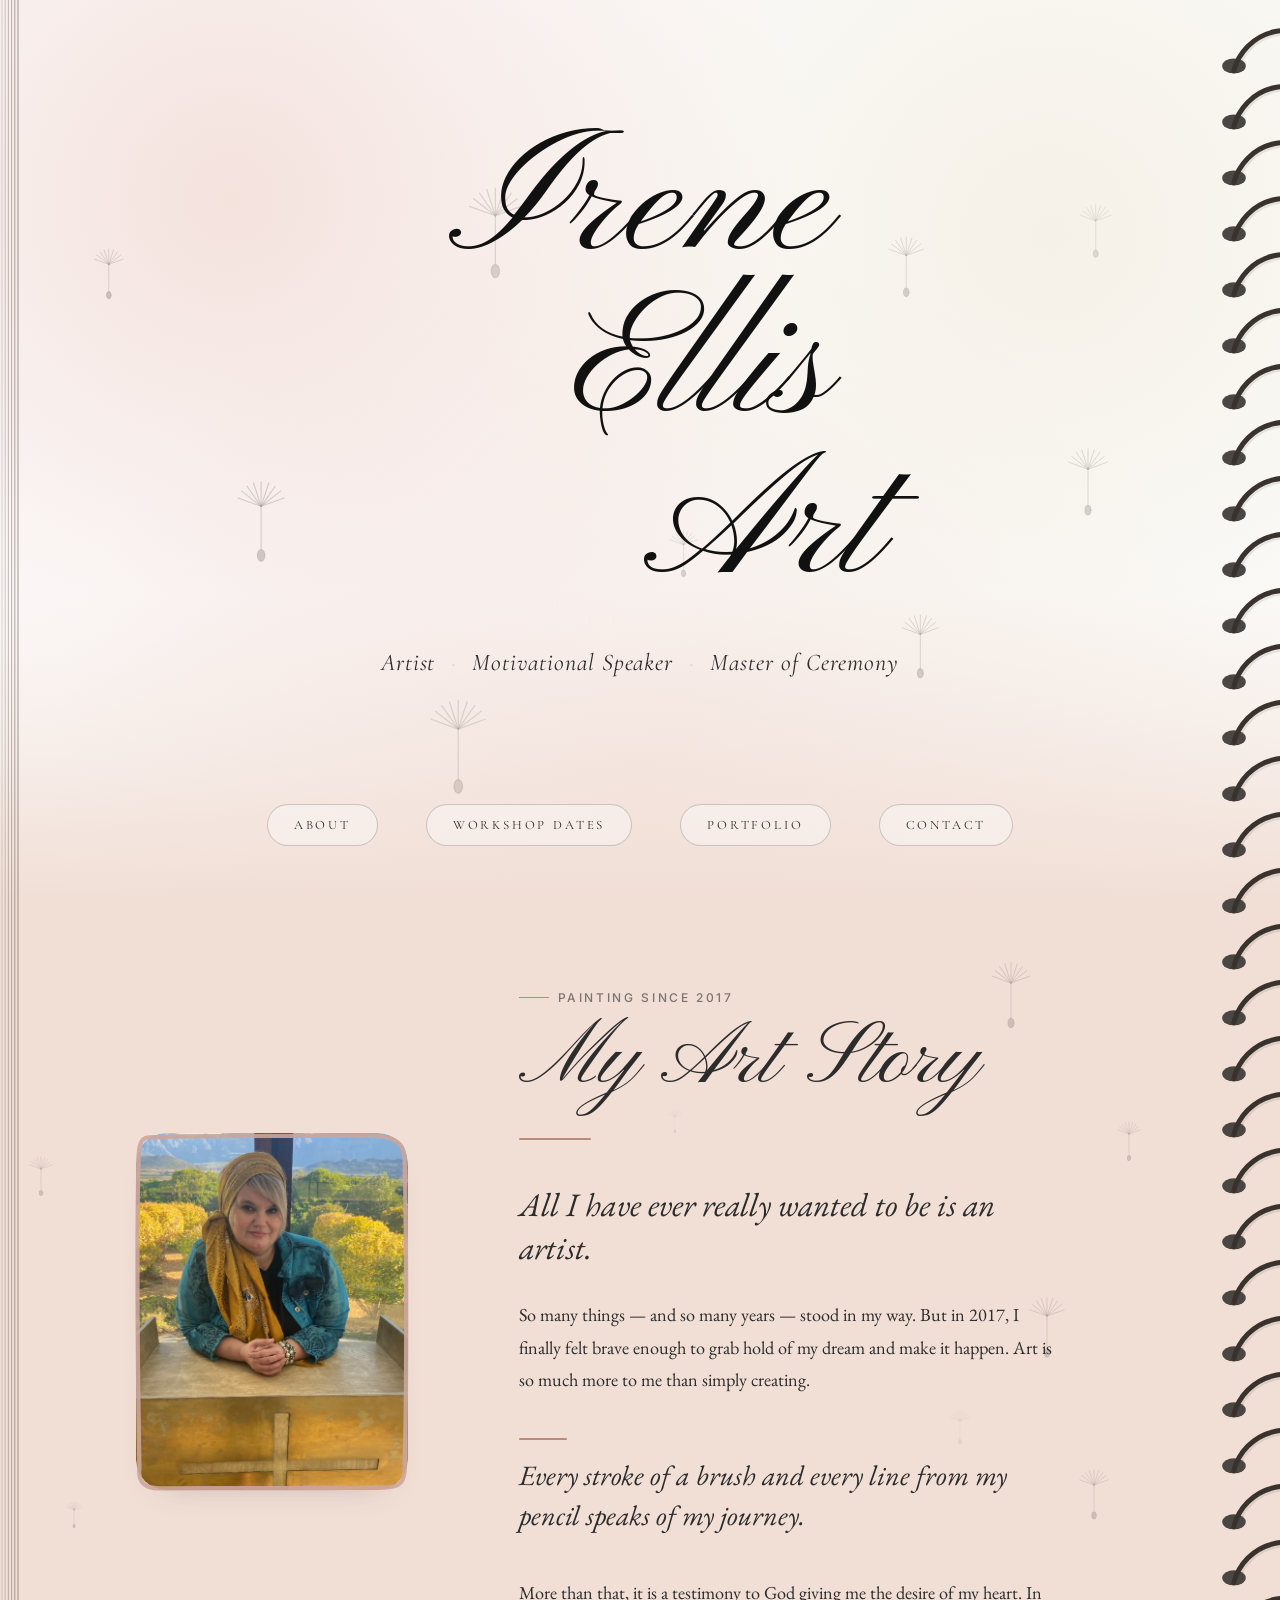
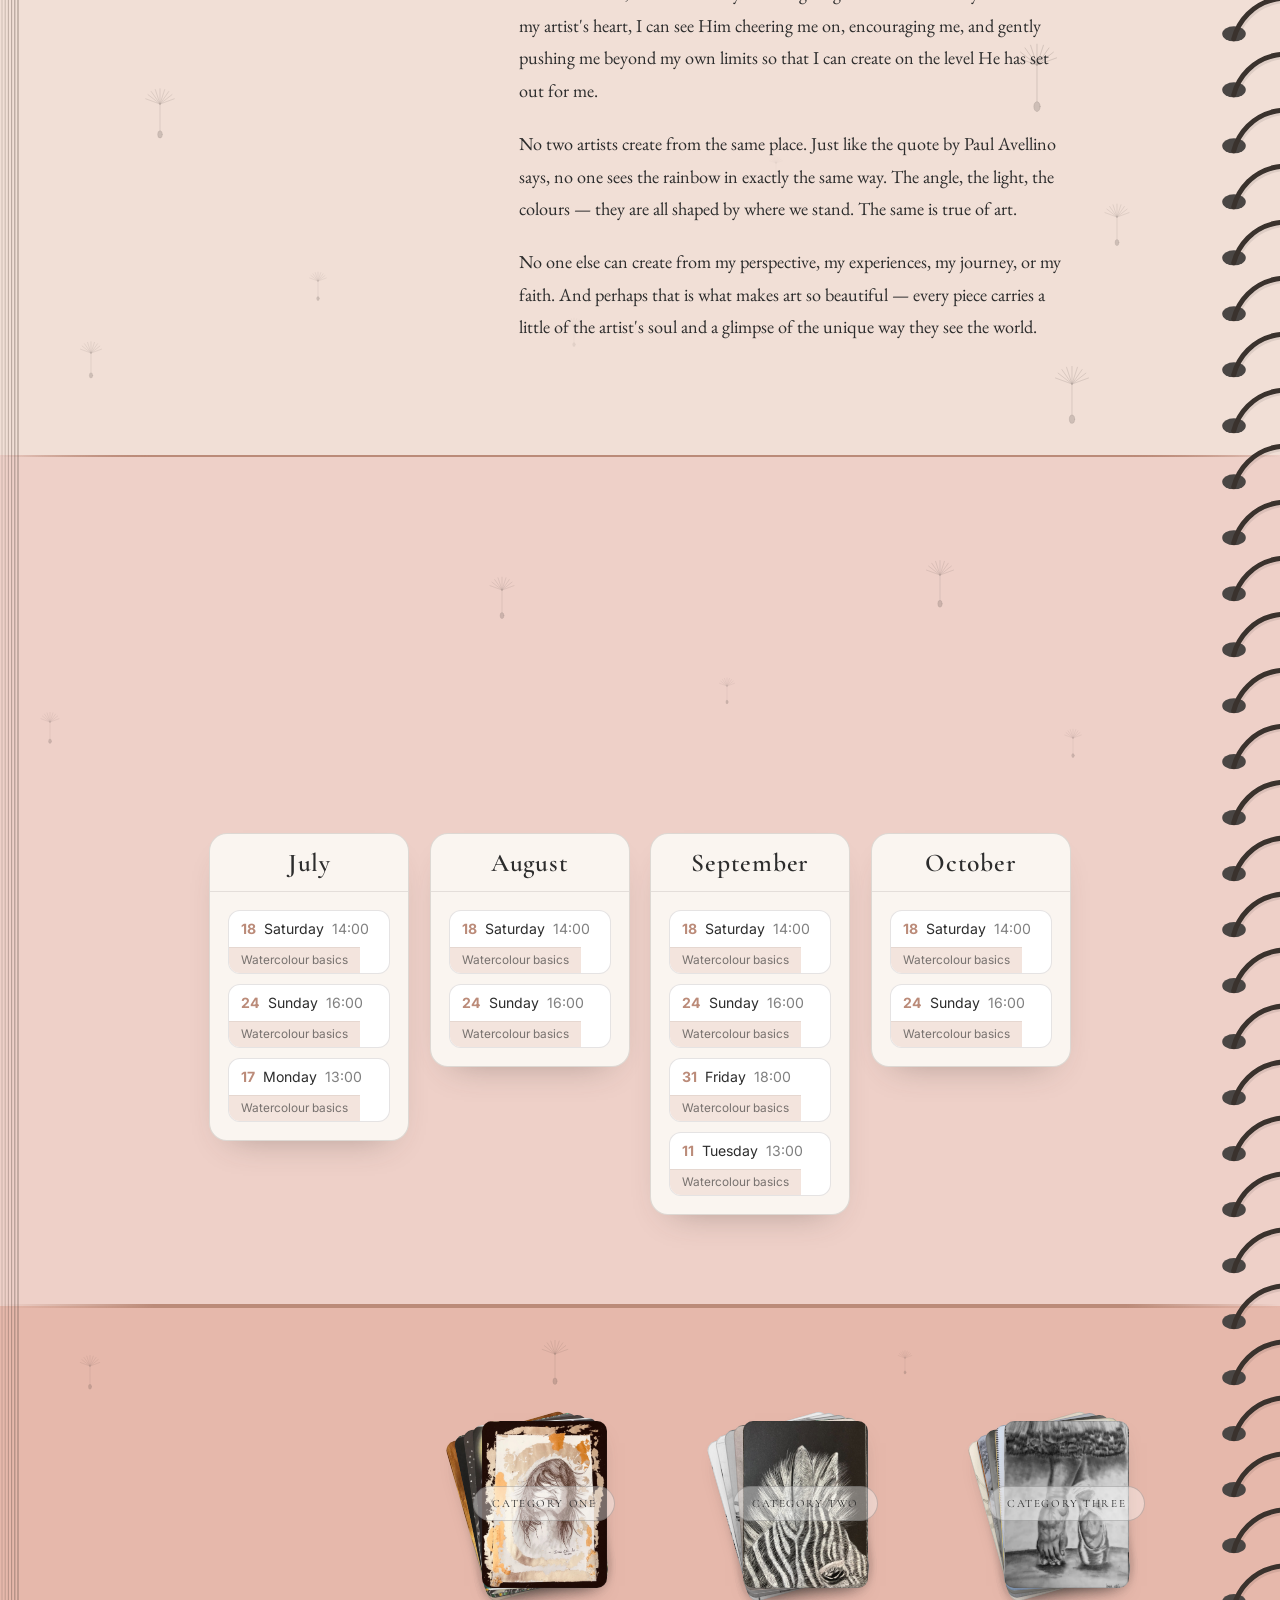
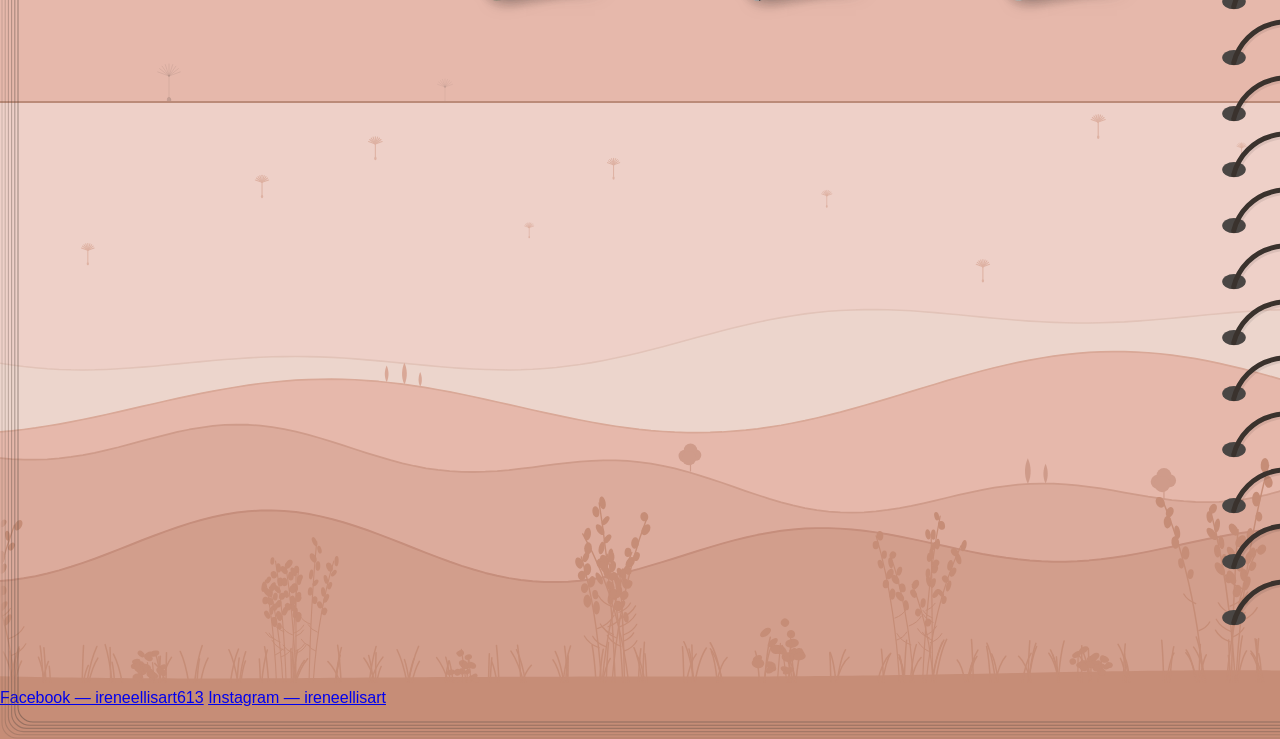
==== commit 2d2efc27: "Let the website show the dates Irene saves in /admin Until now the admin editor wrote to the databas" ====
--- a/index.html
+++ b/index.html
@@ -3208,6 +3208,10 @@
             <input class="signup__field" type="text" placeholder="Surname" aria-label="Surname" />
             <input class="signup__field" type="tel" placeholder="Cellphone number" aria-label="Cellphone number" />
             <input class="signup__field" type="number" min="1" placeholder="Number of attendees" aria-label="Number of attendees" />
+            <!-- Wired up in signup.js. Deliberately a plain button, not a form
+                 submit: a submit would reload the page and lose what was typed. -->
+            <p class="signup__status" role="status" aria-live="polite"></p>
+            <button type="button" class="signup__submit">Submit</button>
           </form>
         </div>
         <button
@@ -3273,9 +3277,13 @@
 
     <!-- gallery-data.js (the shared image lists) must load before script.js
          and showcase.js, which both read window.GALLERY. -->
+    <!-- the database connection, shared with the admin page -->
+    <script src="config.js"></script>
     <script src="gallery-data.js"></script>
     <script src="script.js"></script>
     <script src="showcase.js"></script>
     <script src="stack.js"></script>
+    <script src="content.js"></script>
+    <script src="signup.js"></script>
   </body>
 </html>
--- a/style.css
+++ b/style.css
@@ -1250,6 +1250,23 @@
 .stack-strip__bg {
   bottom: 0;
 }
+/* The copied eyebrow + title, held together so they can shrink as one. On a
+   narrow screen each title docks — shrinks into the top of its slot — as its
+   strip sticks, because three full-size script titles would otherwise take
+   nearly two thirds of a phone screen. The eyebrow goes with it. */
+.stack-strip__title {
+  transition: transform 0.28s ease;
+}
+.stack-strip.is-docked .stack-strip__title {
+  transform: var(--dock);
+}
+.stack-strip .section-eyebrow {
+  transition: opacity 0.2s ease;
+}
+.stack-strip.is-docked .section-eyebrow {
+  opacity: 0;
+}
+
 /* Holds the copies that hang below their strip (Portfolio's card stacks).
    stack.js sets its height every frame to end exactly at the next part's top
    border, and the overflow cuts them there — so the artwork sticks out only
--- a/showcase.css
+++ b/showcase.css
@@ -240,3 +240,61 @@
     transition: none;
   }
 }
+
+/* Submit, in the bottom-right corner of the dark display. The form itself is
+   nudged up 20% so the fields sit above centre, which would carry the button
+   up with it — pulling it back down by that same 20% lands it on the panel's
+   bottom edge, where the eye expects it. */
+.signup__submit {
+  position: absolute;
+  right: 0;
+  bottom: -20%;
+  font: inherit;
+  font-weight: 600;
+  letter-spacing: 0.04em;
+  color: #2a2826; /* the panel's own dark, so the pink reads as the lit surface */
+  padding: 10px 26px;
+  background: #eed0c8; /* brand pink */
+  border: none;
+  border-radius: 12px; /* the panel's curve */
+  cursor: pointer;
+  transition: background-color 0.3s ease, transform 0.2s ease,
+    box-shadow 0.3s ease;
+}
+.signup__submit:hover {
+  background: #f1dfd6; /* lifts toward the lighter blush */
+  box-shadow: 0 6px 16px -8px rgba(0, 0, 0, 0.6);
+}
+.signup__submit:active {
+  transform: translateY(1px);
+}
+.signup__submit:focus-visible {
+  outline: none;
+  box-shadow: 0 0 0 3px rgba(168, 70, 90, 0.55);
+}
+@media (prefers-reduced-motion: reduce) {
+  .signup__submit {
+    transition: none;
+  }
+}
+
+/* The reply to a sign-up — sits bottom-left, opposite Submit, and is pulled
+   down by the same 20% the form is nudged up so the two line up. Absolute, so
+   a long message can never push the fields around. */
+.signup__status {
+  position: absolute;
+  left: 0;
+  bottom: -20%;
+  max-width: 58%;
+  margin: 0;
+  padding: 10px 0; /* matches the button's padding, so they sit level */
+  font-size: 0.95rem;
+  line-height: 1.4;
+  color: #c9bdb6; /* quiet grey while it is only saying "Sending…" */
+}
+.signup__status--ok {
+  color: #eed0c8; /* brand pink: it worked */
+}
+.signup__status--error {
+  color: #e79aa8; /* a lightened rose-red — the close-X colour is too dark here */
+}
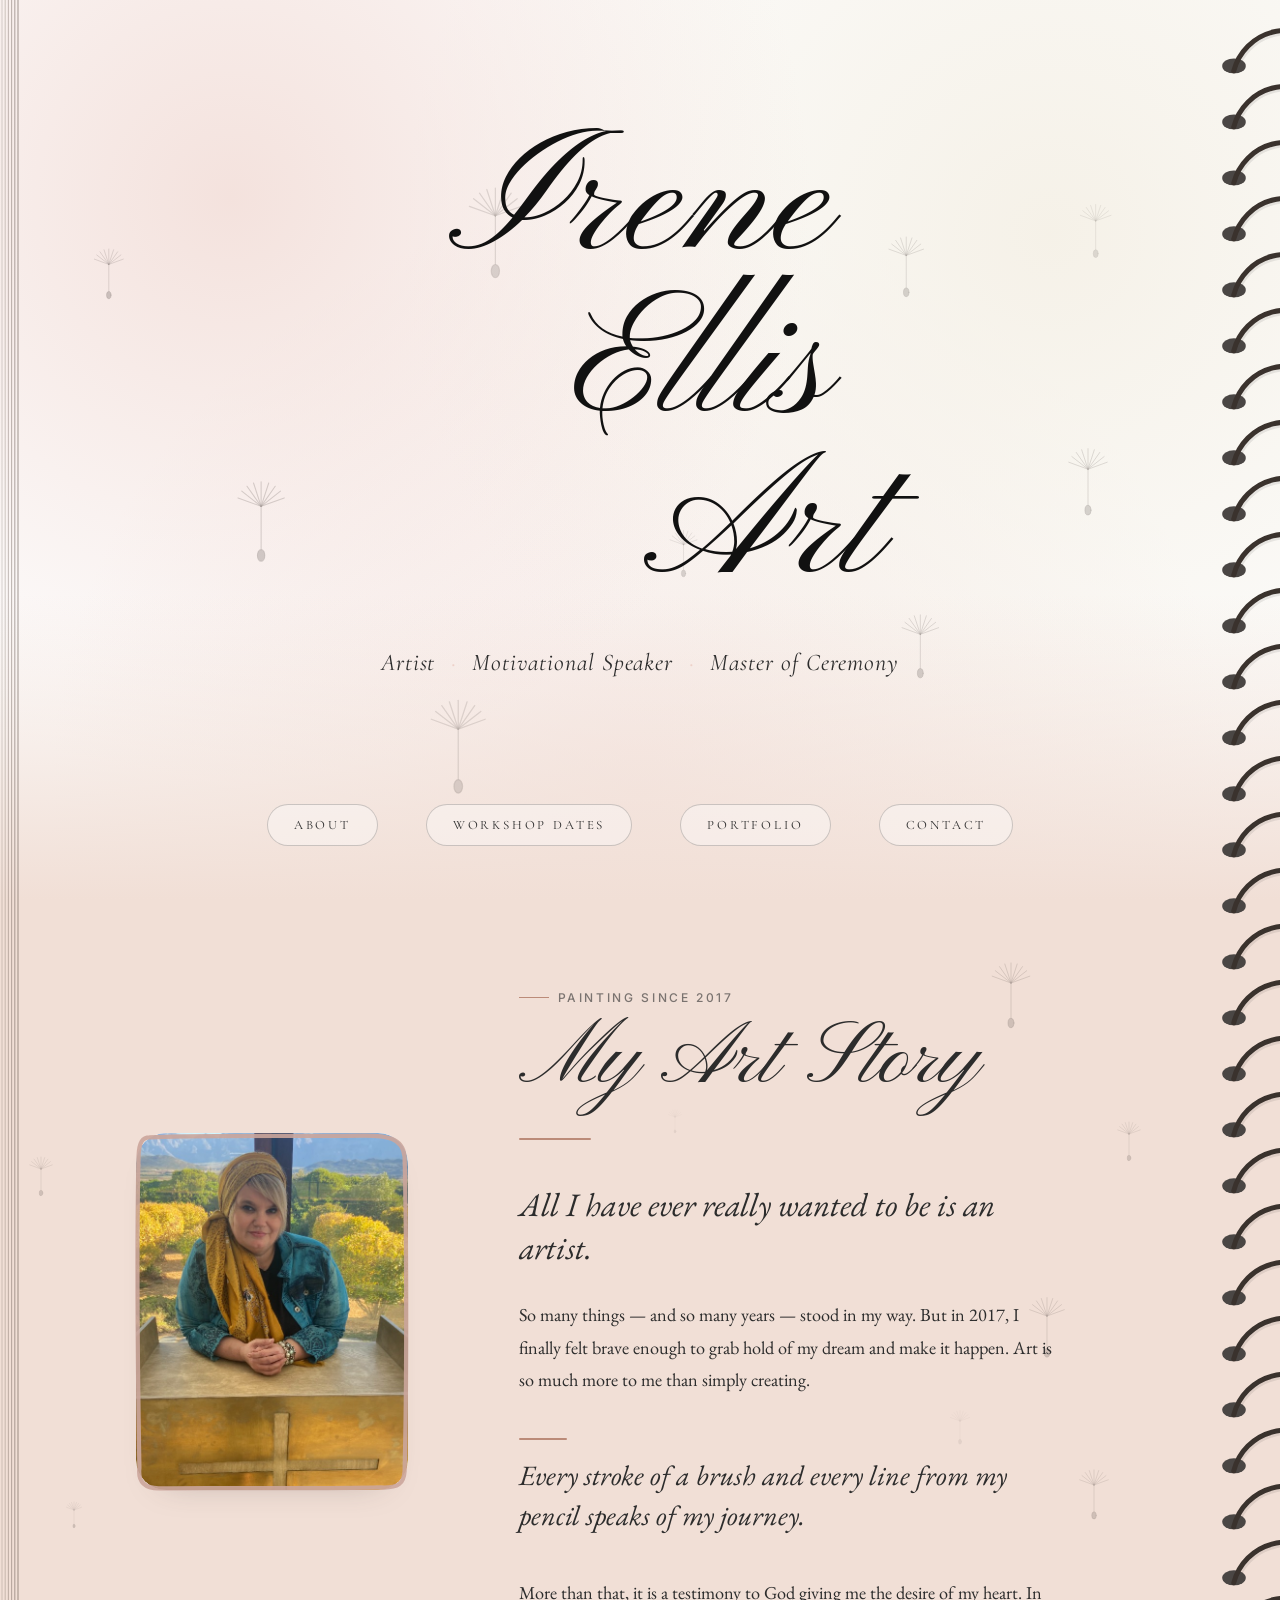
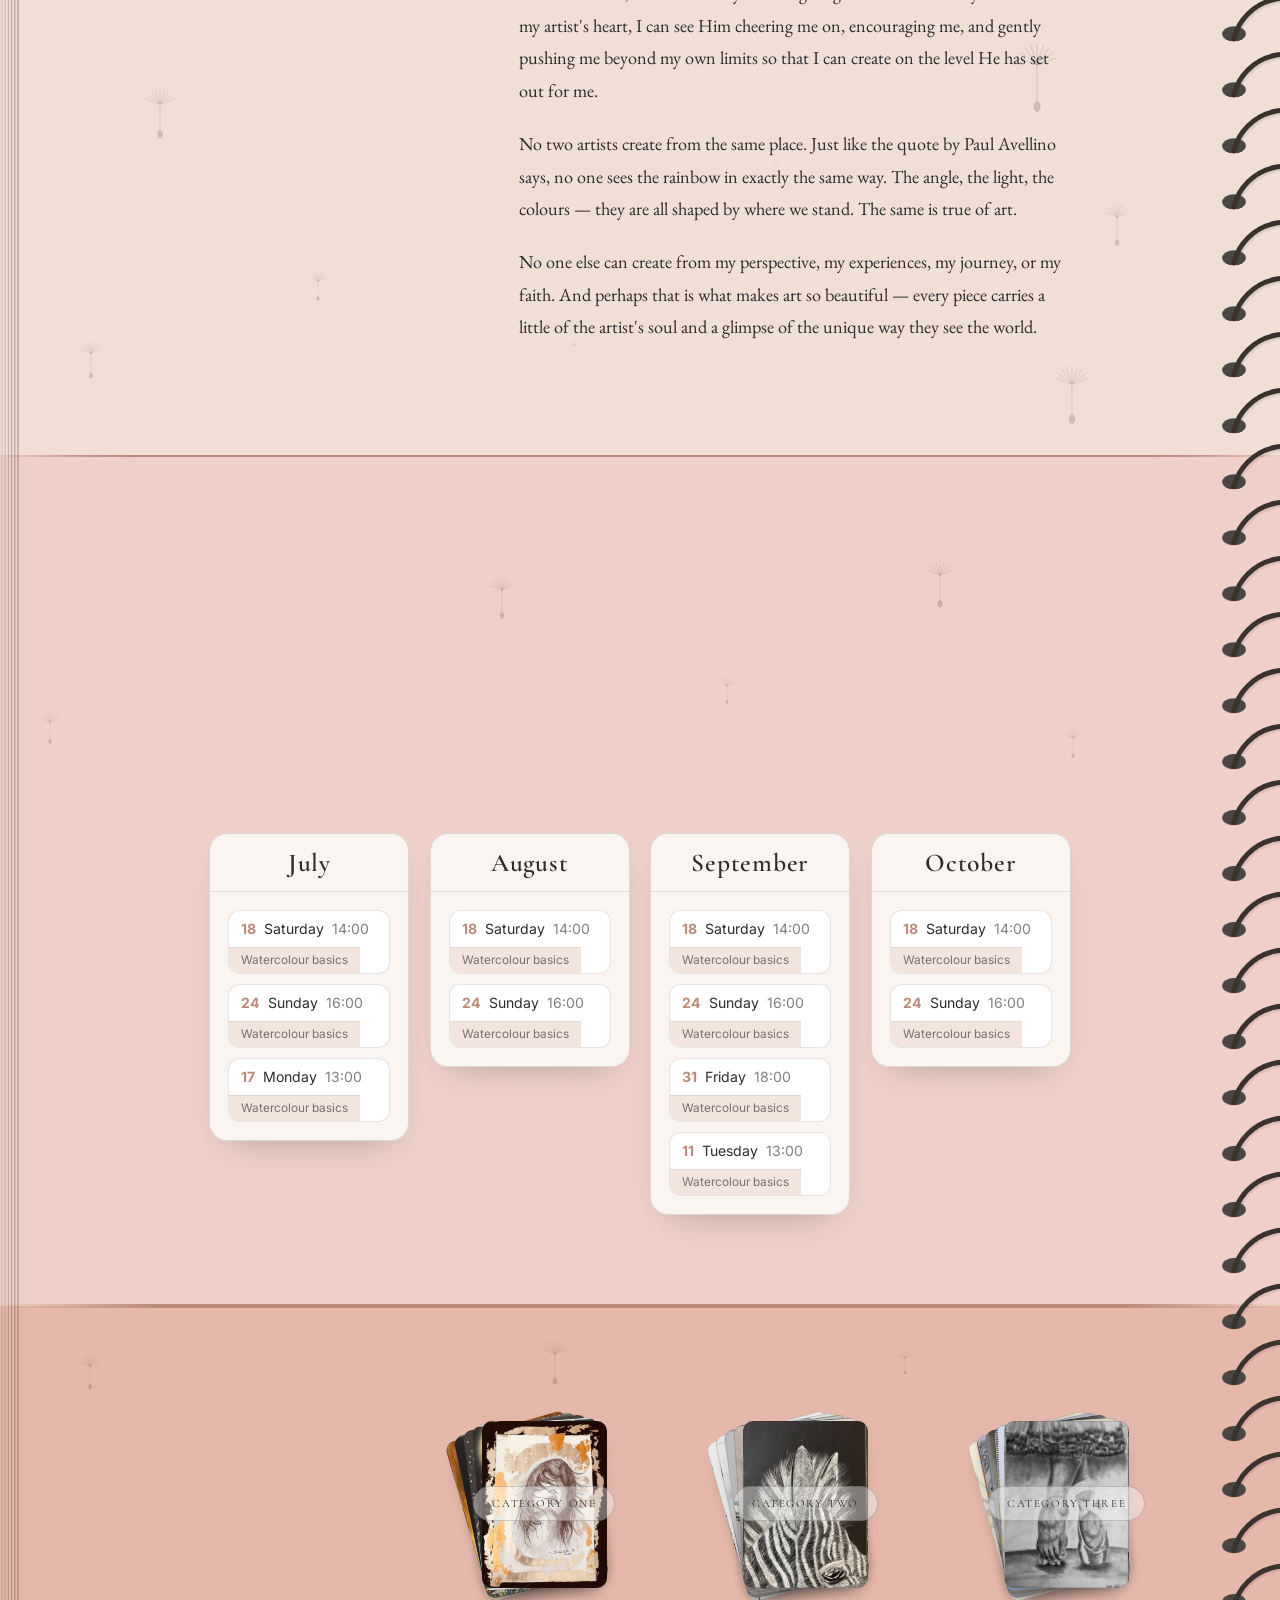
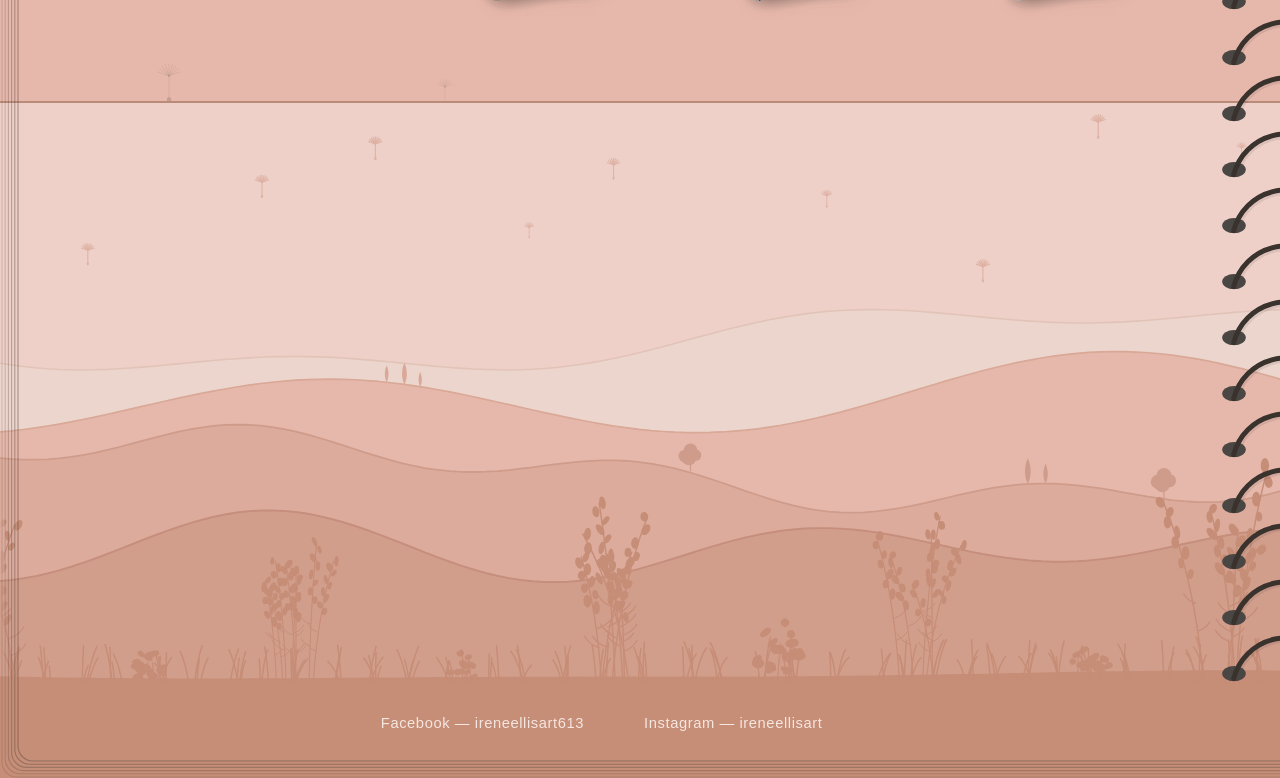
==== commit b3eb8ae6: "Sharing preview, favicon, footer, and the sign-up panel on phones Four things that made a finished s" ====
--- a/index.html
+++ b/index.html
@@ -4,6 +4,30 @@
     <meta charset="UTF-8" />
     <meta name="viewport" content="width=device-width, initial-scale=1.0" />
     <title>Irene Ellis Art</title>
+    <meta
+      name="description"
+      content="Original paintings and drawings by Irene Ellis, and watercolour workshops through the year."
+    />
+    <link rel="icon" href="favicon.svg" type="image/svg+xml" />
+
+    <!-- How the link looks when it is shared — on WhatsApp, Facebook, in a
+         message. Without these a shared link is a bare address with no picture,
+         which for an artist is the difference between a tap and a scroll past.
+         The image is a made card, not a painting: every painting here is taller
+         than it is wide, and these previews crop to a wide strip, which would
+         slice the middle out of her work. -->
+    <meta property="og:type" content="website" />
+    <meta property="og:title" content="Irene Ellis Art" />
+    <meta
+      property="og:description"
+      content="Original paintings and drawings, and watercolour workshops through the year."
+    />
+    <meta
+      property="og:image"
+      content="https://stiaankoegelenberg.github.io/irene-ellis-art/images/share-preview.jpg"
+    />
+    <meta property="og:url" content="https://stiaankoegelenberg.github.io/irene-ellis-art/" />
+    <meta name="twitter:card" content="summary_large_image" />
     <link rel="preconnect" href="https://fonts.googleapis.com" />
     <link rel="preconnect" href="https://fonts.gstatic.com" crossorigin />
     <link
--- a/style.css
+++ b/style.css
@@ -1287,3 +1287,39 @@
   inset: 0;
   transition: opacity 0.35s ease;
 }
+
+/* ============================================================
+   FOOTER
+   Two links on the ground colour at the very foot of the page.
+   They were unstyled — default browser blue, underlined, hard left —
+   which read as an unfinished page after everything above it.
+   ============================================================ */
+#footer {
+  display: flex;
+  flex-wrap: wrap;
+  justify-content: center;
+  gap: 10px clamp(20px, 5vw, 56px);
+  padding: 22px clamp(24px, 6vw, 100px) 10px;
+  /* clear of the ring binding, which overlays the right edge full-height */
+  padding-right: clamp(120px, 12vw, 160px);
+  background: var(--color-ground);
+  font-size: 0.92rem;
+  letter-spacing: 0.04em;
+}
+#footer a {
+  color: #fdf6f2;
+  text-decoration: none;
+  opacity: 0.85;
+  padding: 4px 2px;
+  border-bottom: 1px solid transparent;
+  transition: opacity 0.25s ease, border-color 0.25s ease;
+}
+#footer a:hover {
+  opacity: 1;
+  border-bottom-color: rgba(253, 246, 242, 0.7);
+}
+#footer a:focus-visible {
+  outline: 2px solid #fdf6f2;
+  outline-offset: 3px;
+  border-radius: 3px;
+}
--- a/showcase.css
+++ b/showcase.css
@@ -298,3 +298,45 @@
 .signup__status--error {
   color: #e79aa8; /* a lightened rose-red — the close-X colour is too dark here */
 }
+
+/* --- The sign-up panel on a phone -----------------------------------------
+   The panel's size is a fixed slice of the window (64.8vw x 27.72vh), tuned on
+   a desktop. On a phone that gives roughly 253x205 — far too small for four
+   stacked fields, which spilled out of the dark box and over the page behind
+   it, with Submit landing on top of one. Below this width the panel is given
+   room to hold its own contents, and the button sits under the fields rather
+   than floating over them. */
+@media (max-width: 760px) {
+  .showcase[data-category="workshop"] .showcase__panel {
+    width: min(420px, 92vw);
+    height: auto; /* as tall as the form needs */
+    max-height: 88vh;
+    padding: clamp(20px, 5vw, 32px);
+  }
+  .signup {
+    height: auto;
+    transform: none; /* nothing to lift: the fields are not floating any more */
+    flex-direction: column;
+    align-items: stretch;
+    gap: 12px;
+  }
+  .signup__field {
+    flex: 0 0 auto;
+    width: 100%;
+  }
+  /* back into the flow, at the end of the form */
+  .signup__submit,
+  .signup__status {
+    position: static;
+    width: auto;
+    max-width: none;
+  }
+  .signup__submit {
+    align-self: flex-end;
+    padding: 12px 28px; /* a comfortable tap target */
+  }
+  .signup__status {
+    padding: 0;
+    order: 1; /* the reply sits under the button, not above the fields */
+  }
+}
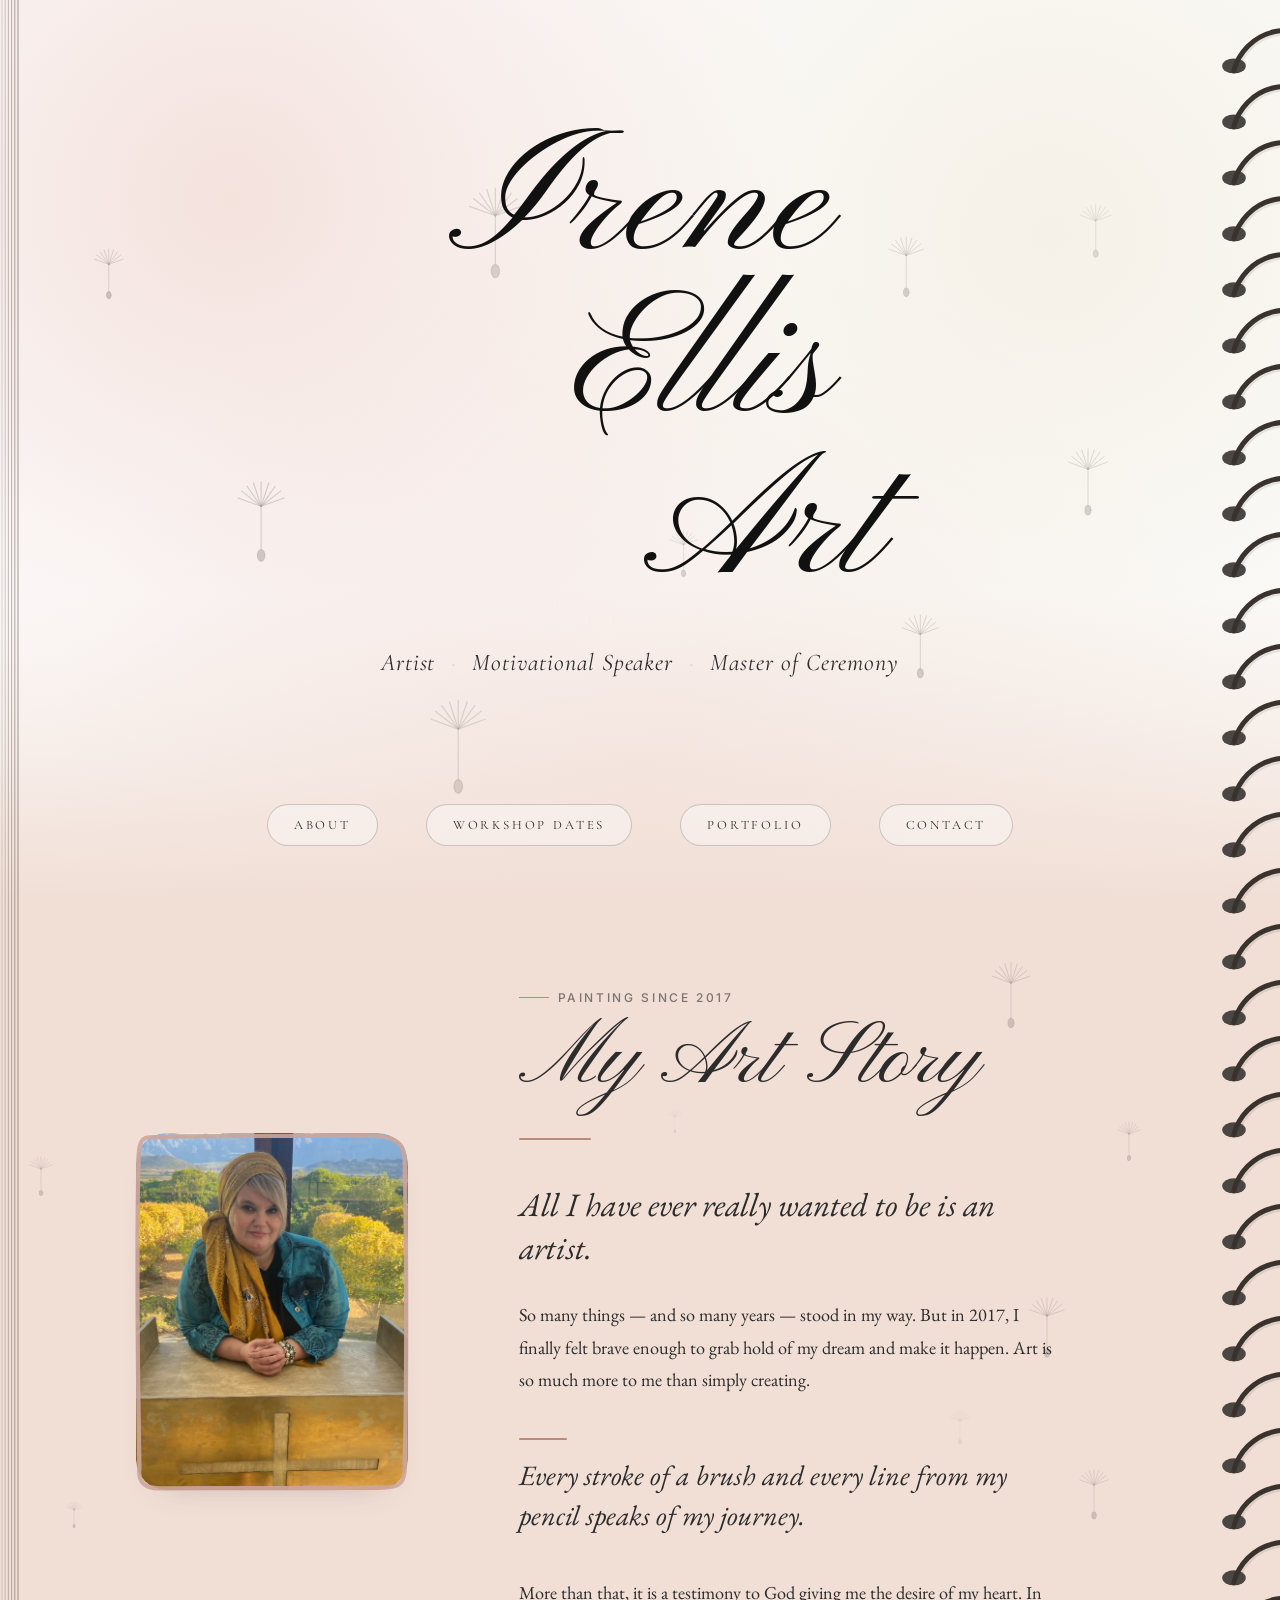
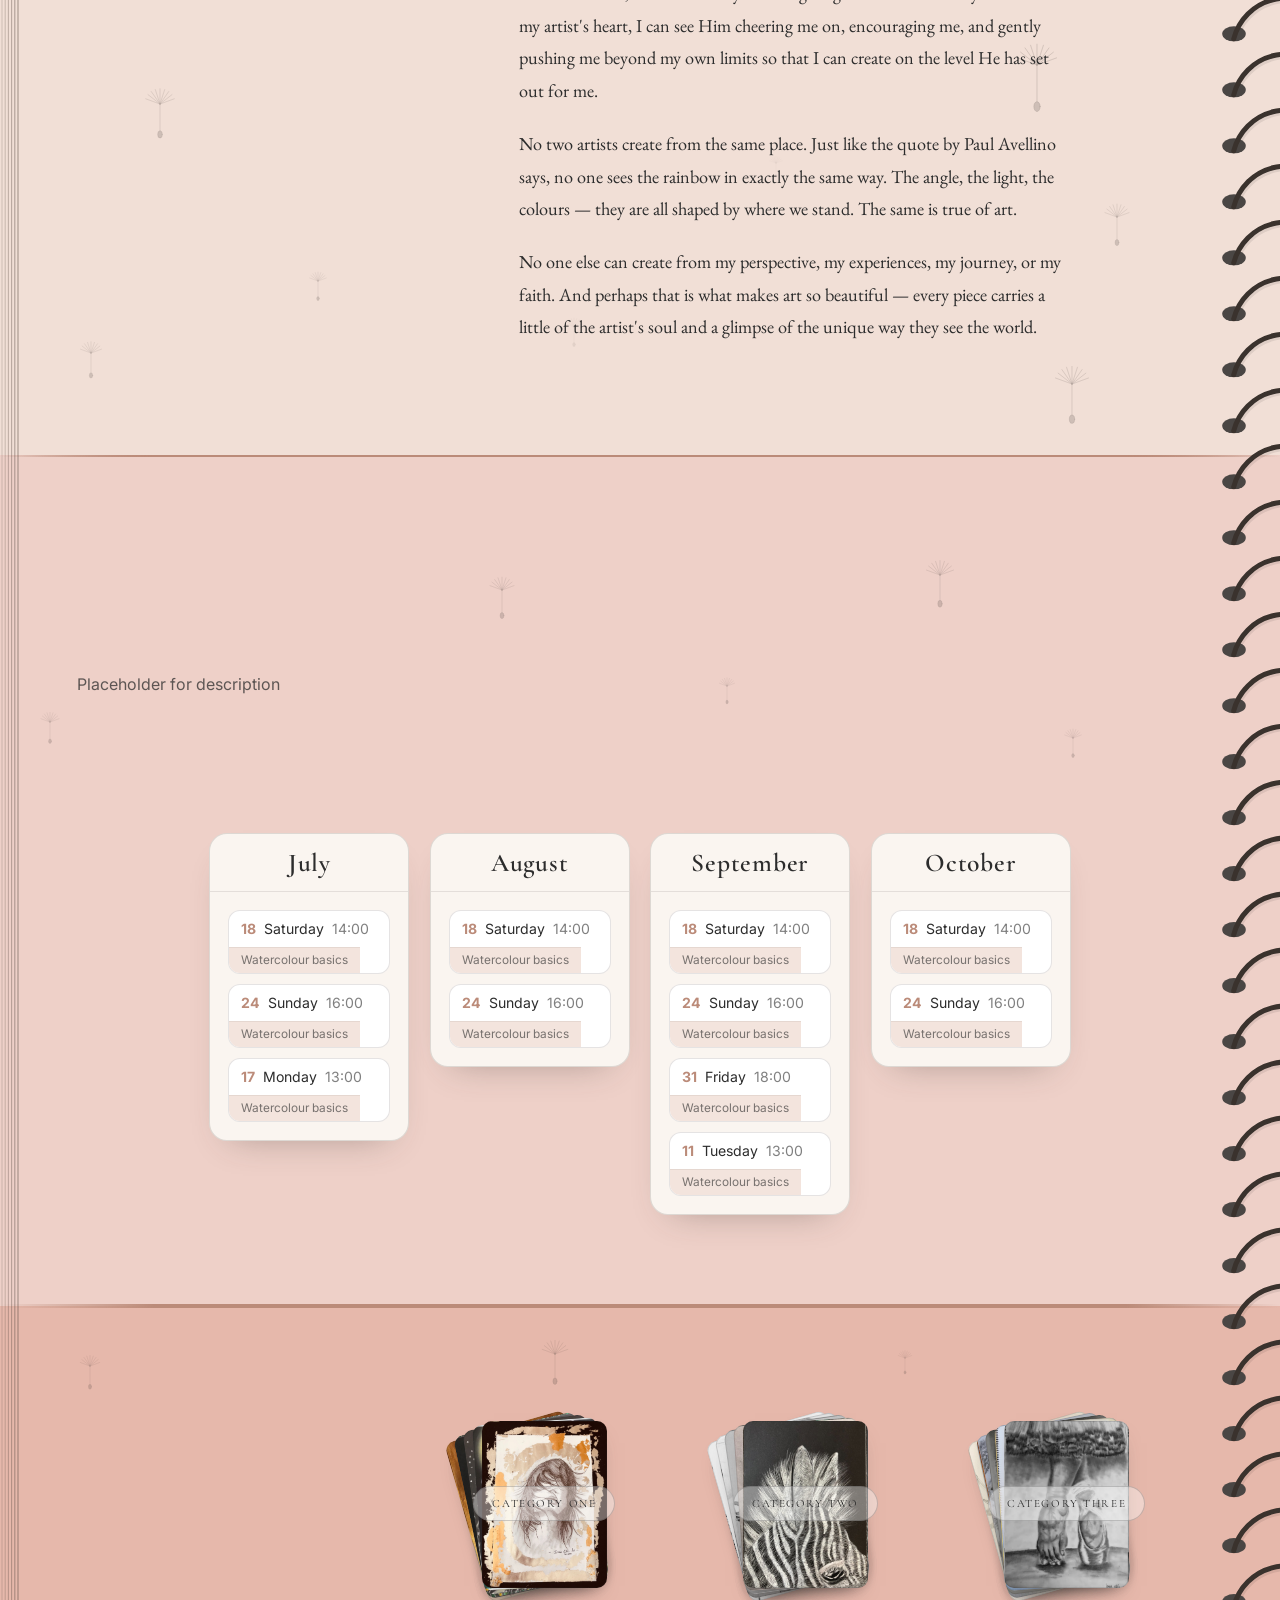
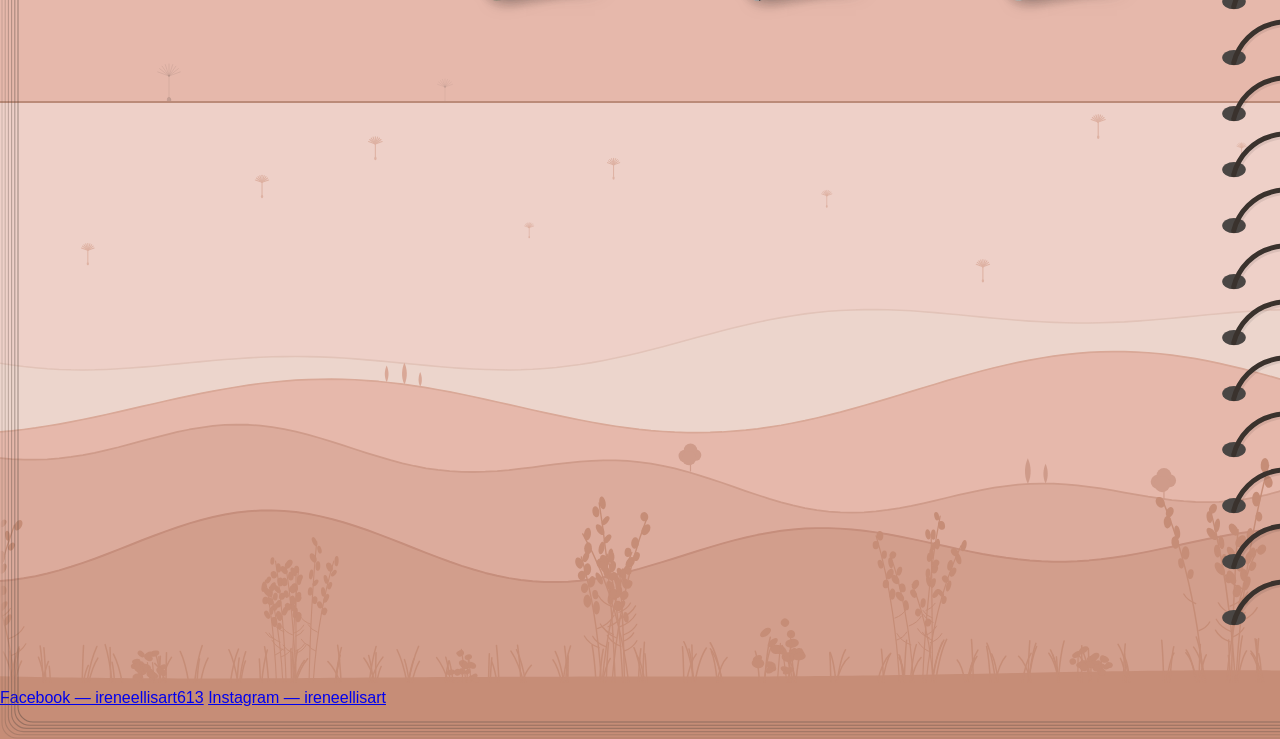
==== commit bfa2f815: "Revert "Sharing preview, favicon, footer, and the sign-up panel on phones" This reverts commit b3eb8" ====
--- a/index.html
+++ b/index.html
@@ -4,30 +4,6 @@
     <meta charset="UTF-8" />
     <meta name="viewport" content="width=device-width, initial-scale=1.0" />
     <title>Irene Ellis Art</title>
-    <meta
-      name="description"
-      content="Original paintings and drawings by Irene Ellis, and watercolour workshops through the year."
-    />
-    <link rel="icon" href="favicon.svg" type="image/svg+xml" />
-
-    <!-- How the link looks when it is shared — on WhatsApp, Facebook, in a
-         message. Without these a shared link is a bare address with no picture,
-         which for an artist is the difference between a tap and a scroll past.
-         The image is a made card, not a painting: every painting here is taller
-         than it is wide, and these previews crop to a wide strip, which would
-         slice the middle out of her work. -->
-    <meta property="og:type" content="website" />
-    <meta property="og:title" content="Irene Ellis Art" />
-    <meta
-      property="og:description"
-      content="Original paintings and drawings, and watercolour workshops through the year."
-    />
-    <meta
-      property="og:image"
-      content="https://stiaankoegelenberg.github.io/irene-ellis-art/images/share-preview.jpg"
-    />
-    <meta property="og:url" content="https://stiaankoegelenberg.github.io/irene-ellis-art/" />
-    <meta name="twitter:card" content="summary_large_image" />
     <link rel="preconnect" href="https://fonts.googleapis.com" />
     <link rel="preconnect" href="https://fonts.gstatic.com" crossorigin />
     <link
--- a/style.css
+++ b/style.css
@@ -1287,39 +1287,3 @@
   inset: 0;
   transition: opacity 0.35s ease;
 }
-
-/* ============================================================
-   FOOTER
-   Two links on the ground colour at the very foot of the page.
-   They were unstyled — default browser blue, underlined, hard left —
-   which read as an unfinished page after everything above it.
-   ============================================================ */
-#footer {
-  display: flex;
-  flex-wrap: wrap;
-  justify-content: center;
-  gap: 10px clamp(20px, 5vw, 56px);
-  padding: 22px clamp(24px, 6vw, 100px) 10px;
-  /* clear of the ring binding, which overlays the right edge full-height */
-  padding-right: clamp(120px, 12vw, 160px);
-  background: var(--color-ground);
-  font-size: 0.92rem;
-  letter-spacing: 0.04em;
-}
-#footer a {
-  color: #fdf6f2;
-  text-decoration: none;
-  opacity: 0.85;
-  padding: 4px 2px;
-  border-bottom: 1px solid transparent;
-  transition: opacity 0.25s ease, border-color 0.25s ease;
-}
-#footer a:hover {
-  opacity: 1;
-  border-bottom-color: rgba(253, 246, 242, 0.7);
-}
-#footer a:focus-visible {
-  outline: 2px solid #fdf6f2;
-  outline-offset: 3px;
-  border-radius: 3px;
-}
--- a/showcase.css
+++ b/showcase.css
@@ -298,45 +298,3 @@
 .signup__status--error {
   color: #e79aa8; /* a lightened rose-red — the close-X colour is too dark here */
 }
-
-/* --- The sign-up panel on a phone -----------------------------------------
-   The panel's size is a fixed slice of the window (64.8vw x 27.72vh), tuned on
-   a desktop. On a phone that gives roughly 253x205 — far too small for four
-   stacked fields, which spilled out of the dark box and over the page behind
-   it, with Submit landing on top of one. Below this width the panel is given
-   room to hold its own contents, and the button sits under the fields rather
-   than floating over them. */
-@media (max-width: 760px) {
-  .showcase[data-category="workshop"] .showcase__panel {
-    width: min(420px, 92vw);
-    height: auto; /* as tall as the form needs */
-    max-height: 88vh;
-    padding: clamp(20px, 5vw, 32px);
-  }
-  .signup {
-    height: auto;
-    transform: none; /* nothing to lift: the fields are not floating any more */
-    flex-direction: column;
-    align-items: stretch;
-    gap: 12px;
-  }
-  .signup__field {
-    flex: 0 0 auto;
-    width: 100%;
-  }
-  /* back into the flow, at the end of the form */
-  .signup__submit,
-  .signup__status {
-    position: static;
-    width: auto;
-    max-width: none;
-  }
-  .signup__submit {
-    align-self: flex-end;
-    padding: 12px 28px; /* a comfortable tap target */
-  }
-  .signup__status {
-    padding: 0;
-    order: 1; /* the reply sits under the button, not above the fields */
-  }
-}
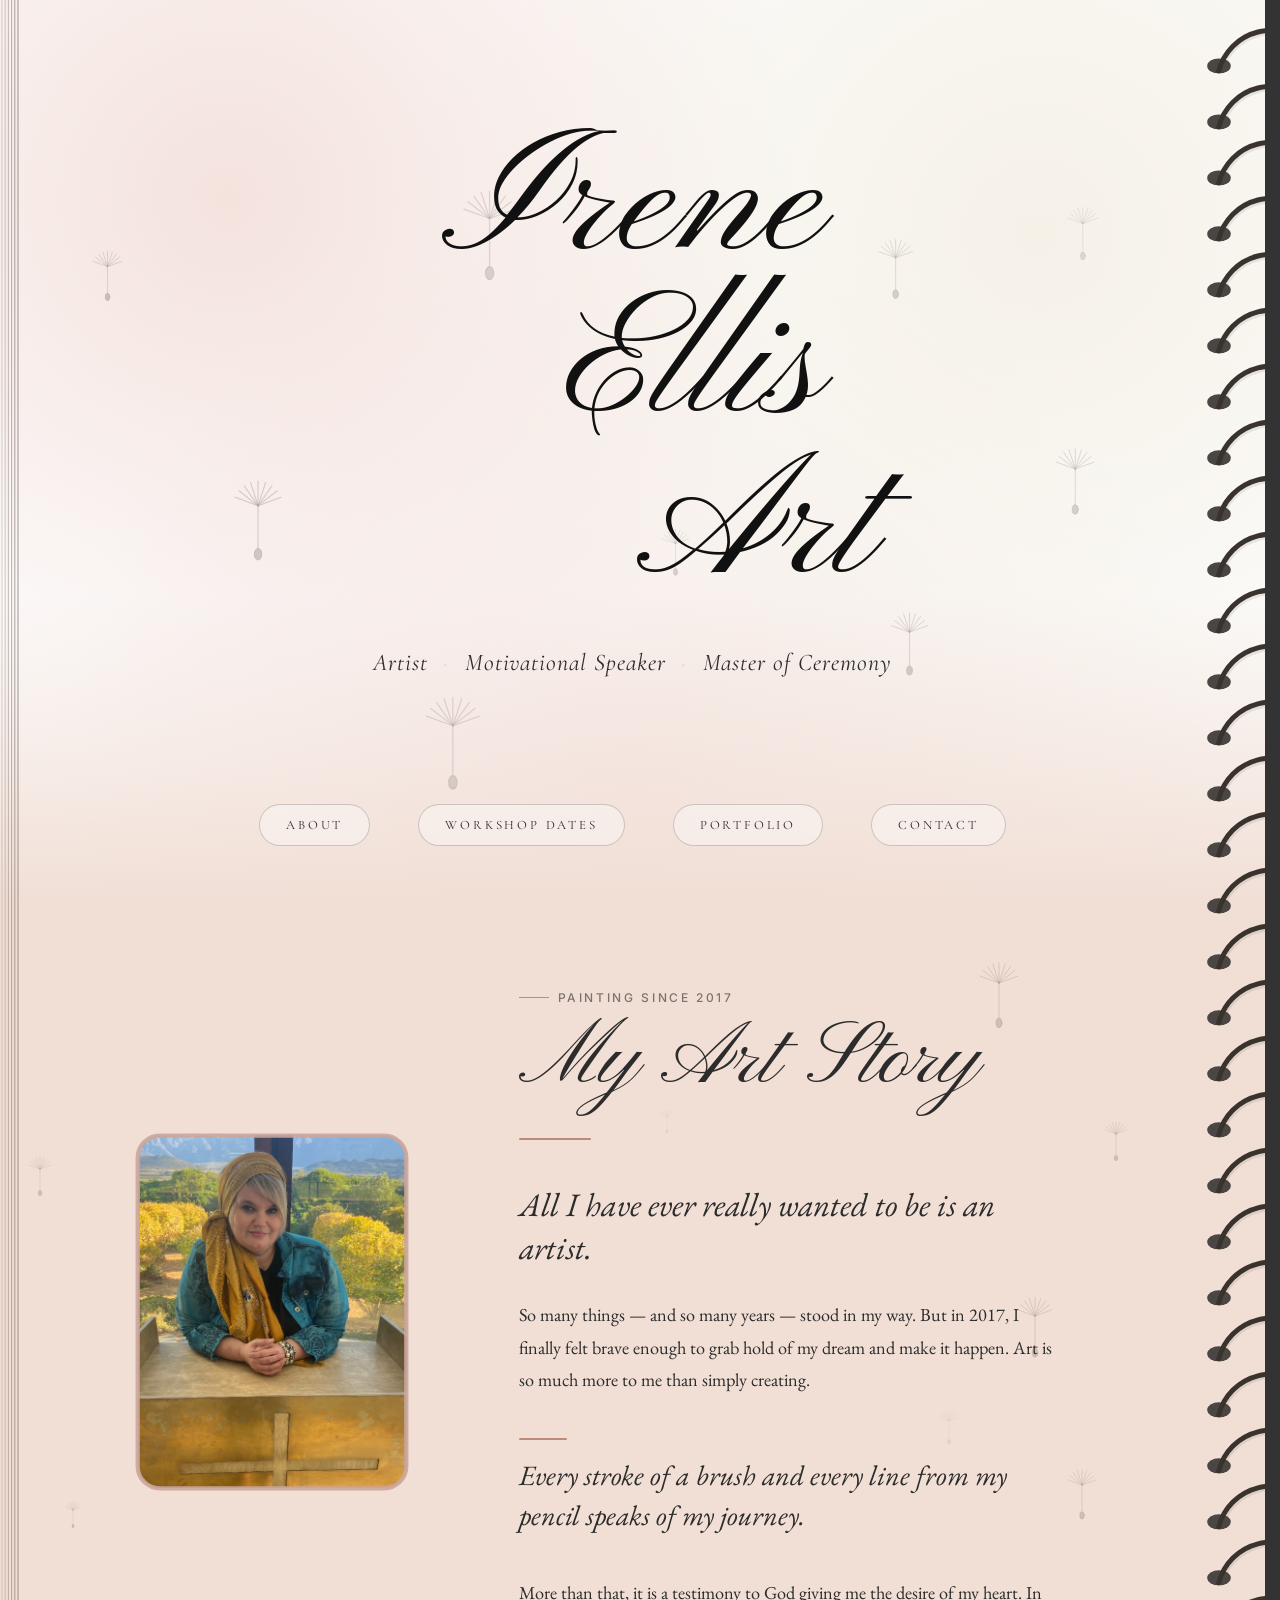
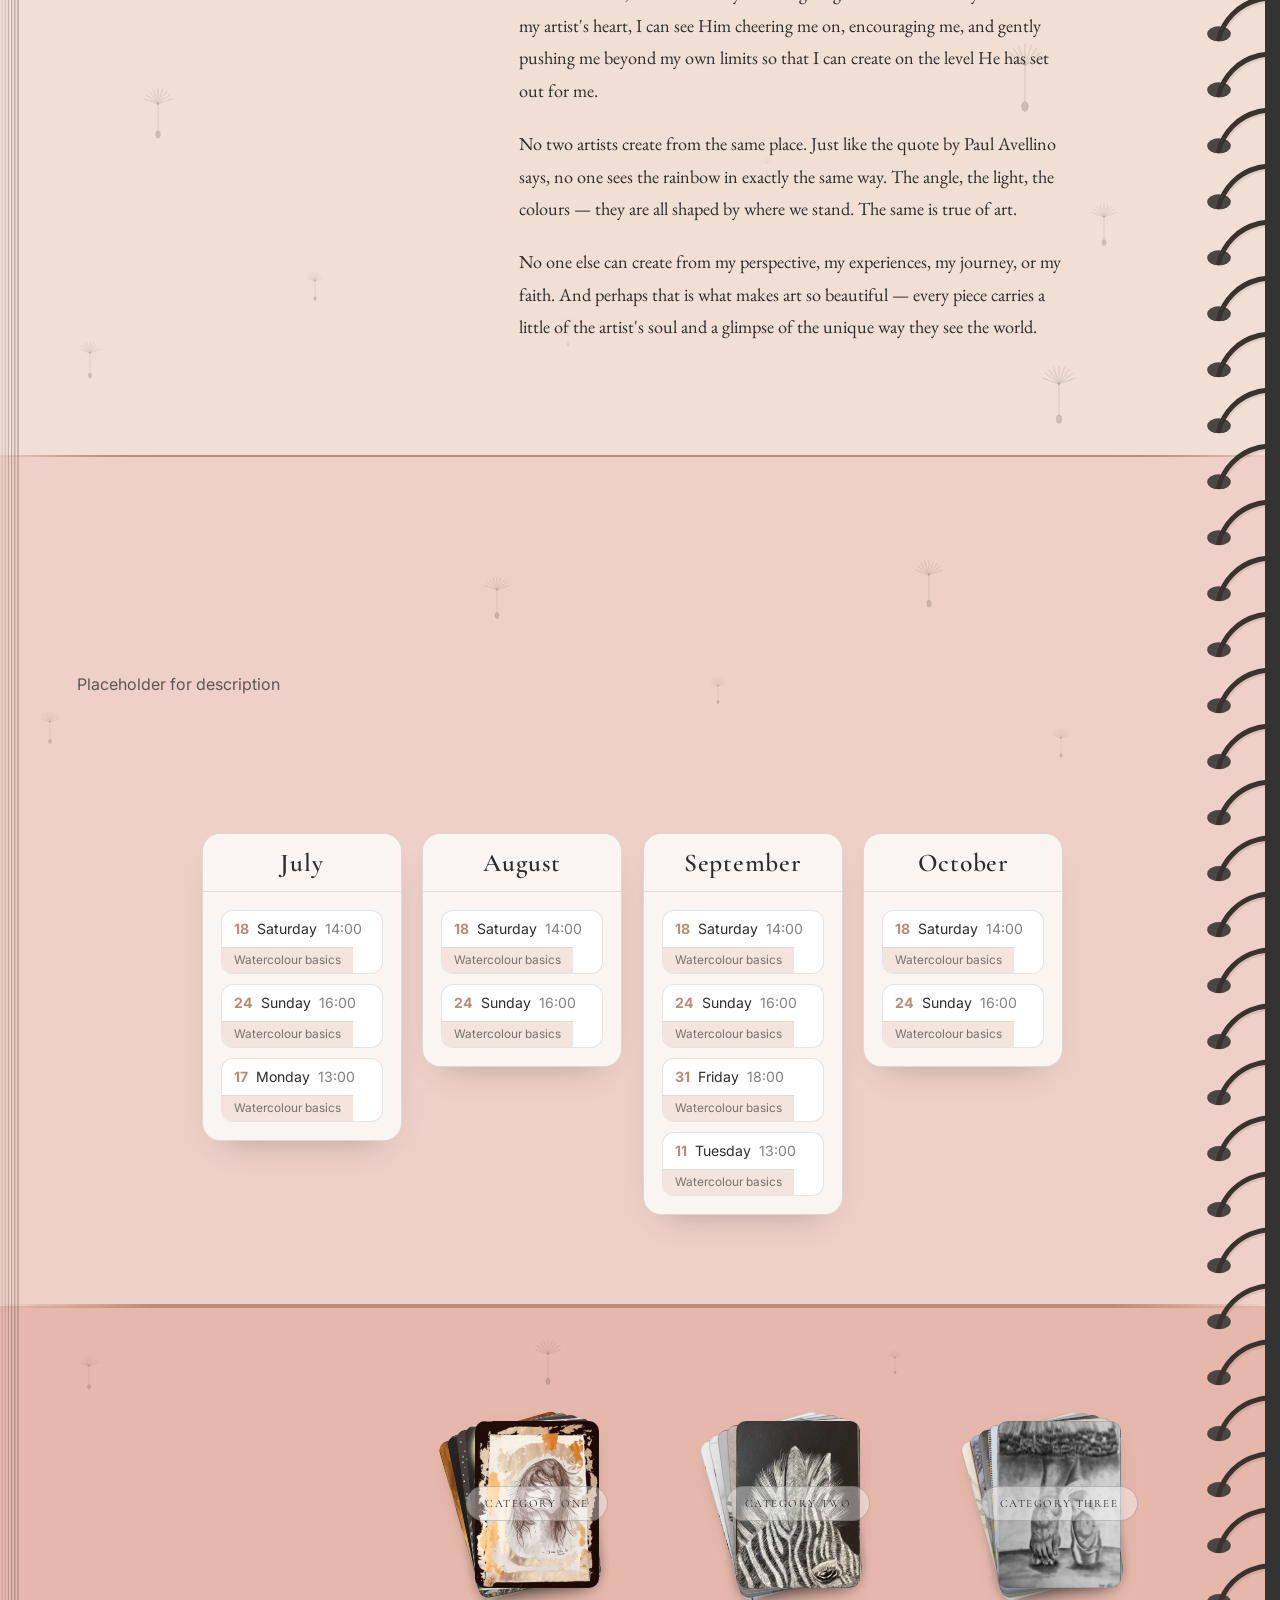
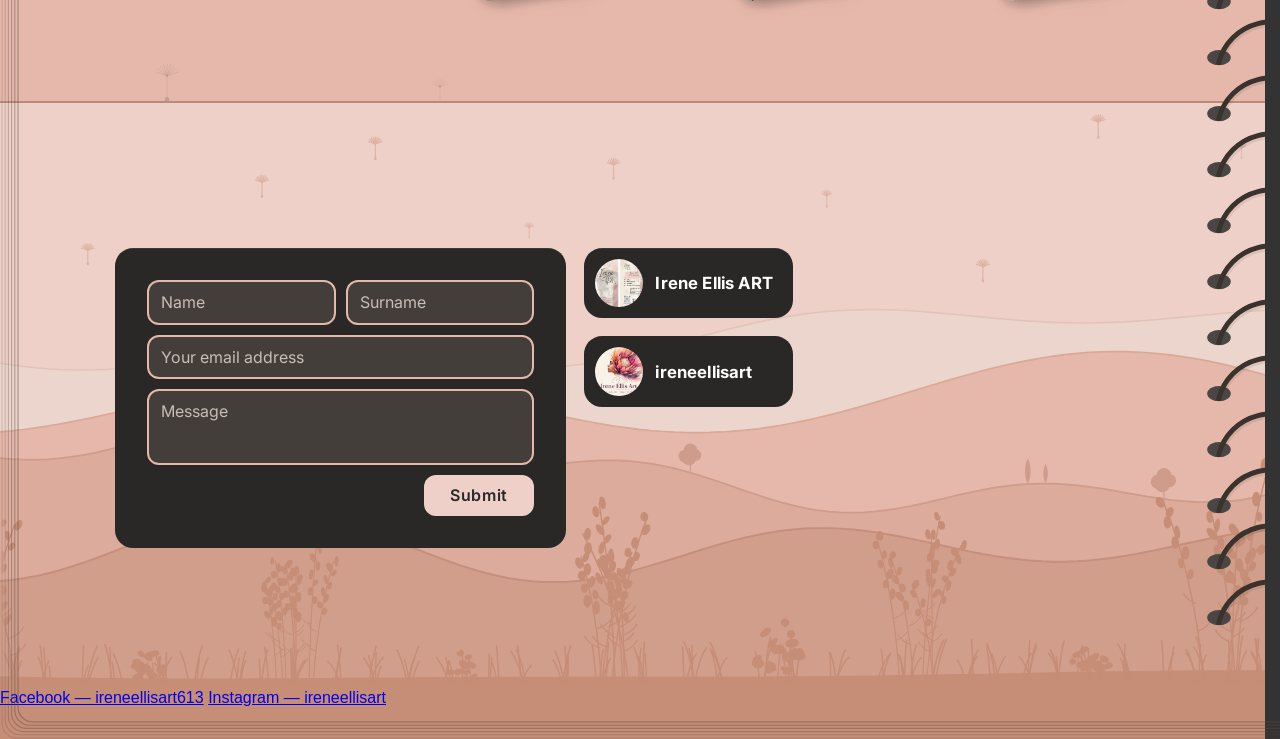
==== commit dfe86584: "Build the Get In Touch form and social boxes, and a proper phone layout Get In Touch - A dark messag" ====
--- a/index.html
+++ b/index.html
@@ -7,7 +7,7 @@
     <link rel="preconnect" href="https://fonts.googleapis.com" />
     <link rel="preconnect" href="https://fonts.gstatic.com" crossorigin />
     <link
-      href="https://fonts.googleapis.com/css2?family=Cormorant+Garamond:ital,wght@0,400;0,500;0,600;1,400&family=EB+Garamond:ital,wght@0,400;1,400;1,500&family=Inter:wght@400;500&family=Pinyon+Script&display=swap"
+      href="https://fonts.googleapis.com/css2?family=Cormorant+Garamond:ital,wght@0,400;0,500;0,600;1,400&family=EB+Garamond:ital,wght@0,400;1,400;1,500&family=Inter:wght@400;500;600;700&family=Pinyon+Script&display=swap"
       rel="stylesheet"
     />
     <link rel="stylesheet" href="style.css" />
@@ -100,8 +100,11 @@
         <svg class="stray-seed" style="left:86%;top:78%;width:32px" viewBox="0 0 40 56" aria-hidden="true"><use href="#seed" class="seed seed--4 seed--meat" /></svg>
         <svg class="stray-seed" style="left:82%;top:92%;width:44px" viewBox="0 0 40 56" aria-hidden="true"><use href="#seed" class="seed seed--6 seed--meat" /></svg>
 
-        <!-- Photo placeholder: a hand-drawn marker outline around an empty
-             area, left intentionally empty until Irene's portrait is added. -->
+        <!-- Irene's portrait inside a marker outline. The outline shape is
+             written ONCE (#aboutOutline) and used twice: drawn as the marker
+             line, and as the cutter that trims the photo. Because both come
+             from the same shape, the photo edge always sits exactly under the
+             line — change the shape and both follow. -->
         <div class="about__frame">
           <div class="about__photo">
             <img
@@ -110,14 +113,24 @@
               alt="Portrait of Irene Ellis"
             />
           </div>
-          <!-- A single hand-drawn marker outline traced around the photo -->
           <svg class="about__ornament" viewBox="0 0 400 500" fill="none" aria-hidden="true">
-            <path
-              d="M56,45 C 140,42 232,44 306,43 C 334,42.6 354,45 356,68
-                 C 358,152 359,318 356,438 C 355,452 349,458 328,457
-                 C 240,459 140,457 68,458 C 51,458.4 42,451 44,434
-                 C 42,318 41,152 43,68 C 43.4,50 48,45 56,45
-                 C 66,45 74,44.6 84,44.4"
+            <defs>
+              <!-- A plain rounded rectangle: rx is the corner radius, and one
+                   rx gives all four corners exactly the same curve. (This
+                   replaced a hand-drawn path whose corners each curved
+                   differently.) To make the corners rounder or tighter,
+                   change rx — nothing else needs touching. -->
+              <rect id="aboutOutline" x="42" y="43" width="316" height="415" rx="26" />
+              <!-- The cutter. objectBoundingBox means "0 to 1 across the
+                   element being cut", so the scale shrinks the 400x500
+                   drawing to fit: 1/400 = 0.0025, 1/500 = 0.002. -->
+              <clipPath id="aboutPhotoClip" clipPathUnits="objectBoundingBox" transform="scale(0.0025 0.002)">
+                <use href="#aboutOutline" />
+              </clipPath>
+            </defs>
+            <!-- The marker line itself -->
+            <use
+              href="#aboutOutline"
               stroke="#cba69c"
               stroke-width="5"
               stroke-linecap="round"
@@ -150,19 +163,29 @@
               I can create on the level He has set out for me.
             </p>
 
-            <p class="about__bio">
-              No two artists create from the same place. Just like the quote by
-              Paul Avellino says, no one sees the rainbow in exactly the same
-              way. The angle, the light, the colours — they are all shaped by
-              where we stand. The same is true of art.
-            </p>
+            <!-- The last two paragraphs. On a computer they simply show; on a
+                 phone they fold away behind "Continue reading" so the page is
+                 shorter (style.css "PHONE LAYOUT", script.js). -->
+            <div class="about__more" id="about-more">
+              <div class="about__more-inner">
+                <p class="about__bio">
+                  No two artists create from the same place. Just like the quote by
+                  Paul Avellino says, no one sees the rainbow in exactly the same
+                  way. The angle, the light, the colours — they are all shaped by
+                  where we stand. The same is true of art.
+                </p>
 
-            <p class="about__bio">
-              No one else can create from my perspective, my experiences, my
-              journey, or my faith. And perhaps that is what makes art so
-              beautiful — every piece carries a little of the artist's soul and a
-              glimpse of the unique way they see the world.
-            </p>
+                <p class="about__bio">
+                  No one else can create from my perspective, my experiences, my
+                  journey, or my faith. And perhaps that is what makes art so
+                  beautiful — every piece carries a little of the artist's soul and a
+                  glimpse of the unique way they see the world.
+                </p>
+              </div>
+            </div>
+            <button type="button" class="about__toggle" aria-expanded="false" aria-controls="about-more">
+              Continue reading
+            </button>
           </div>
         </div>
       </section>
@@ -3166,6 +3189,53 @@
              because with the phone number and email gone it was describing
              details that are no longer on the page. -->
         <h2 class="contact__heading reveal">Get In Touch</h2>
+
+        <!-- Three dark boxes over the landscape.
+             · The big one is the message form: name + surname side by side,
+               the sender's email, the message, and Submit bottom-right. The
+               fields look like the workshop sign-up fields. Submit is NOT
+               wired up yet — it is type="button", so pressing it does nothing.
+             · The two small ones are still empty; they will become the
+               Facebook and Instagram links (swap each <div> for an
+               <a href="…"> when the real profile addresses are known). -->
+        <div class="contact__boxes">
+          <form class="contact__box contact__box--message" novalidate>
+            <div class="contact__row">
+              <input class="contact__field" type="text" name="name" placeholder="Name" aria-label="Name" autocomplete="given-name" />
+              <input class="contact__field" type="text" name="surname" placeholder="Surname" aria-label="Surname" autocomplete="family-name" />
+            </div>
+            <input class="contact__field" type="email" name="email" placeholder="Your email address" aria-label="Your email address" autocomplete="email" />
+            <textarea class="contact__field contact__field--message" name="message" placeholder="Message" aria-label="Message"></textarea>
+            <button type="button" class="contact__submit">Submit</button>
+          </form>
+          <div class="contact__socials">
+            <!-- Facebook (top): profile picture (shown as a circle) + the
+                 page's name. The whole box is the link; it opens in a new tab. -->
+            <a
+              class="contact__box contact__box--social"
+              data-social="facebook"
+              href="https://www.facebook.com/ireneellisart613"
+              target="_blank"
+              rel="noopener"
+              aria-label="Irene Ellis Art on Facebook"
+            >
+              <img class="contact__social-pic" src="images/facebook-profile.png" alt="" width="147" height="147" />
+              <span class="contact__social-name">Irene Ellis ART</span>
+            </a>
+            <!-- Instagram (below): the same arrangement, with the handle -->
+            <a
+              class="contact__box contact__box--social"
+              data-social="instagram"
+              href="https://www.instagram.com/ireneellisart/"
+              target="_blank"
+              rel="noopener"
+              aria-label="Irene Ellis Art on Instagram: ireneellisart"
+            >
+              <img class="contact__social-pic" src="images/instagram-profile.png" alt="" width="147" height="147" />
+              <span class="contact__social-name">ireneellisart</span>
+            </a>
+          </div>
+        </div>
       </section>
 
     </main>
--- a/style.css
+++ b/style.css
@@ -74,6 +74,13 @@
   height: 100%;
   overflow: visible;
 }
+/* Phones: the coil at half size, so it takes half the width. script.js draws
+   the rings at half scale to match (its PHONE check uses this breakpoint). */
+@media (max-width: 640px) {
+  .binding {
+    width: 52px;
+  }
+}
 
 /* ============================================================
    HERO / LANDING
@@ -348,29 +355,29 @@
   }
 }
 
-/* The empty portrait area, sat just inside where the rim traces.
-   Kept a whisper warmer than the page so the opening reads, but with
-   soft edges so the flowing rim stays the real frame. */
+/* The portrait area. It covers the WHOLE frame and is then cut to the
+   hand-drawn outline by #aboutPhotoClip (in index.html) — the very same path
+   the marker line is drawn from. So there are no insets or corner radii to
+   keep in step with the line: the photo's edge IS the line's centre, on every
+   side and at every size. The cream colour only shows if the photo fails to
+   load. */
 .about__photo {
   position: absolute;
-  /* Fill right up to the marker outline — the photo edge meets the drawn
-     border so there's no gap of page colour between the photo and the frame. */
-  inset: 8% 10%;
+  inset: 0;
   background: #fbf7f3;
-  /* Match the ornament rim's generous corner curve so the photo hugs the
-     border evenly instead of poking square corners past the rounded rim. */
-  border-radius: 30px;
-  box-shadow: 0 16px 36px -28px rgba(70, 62, 58, 0.4);
-  overflow: hidden;
-}
-/* The portrait fills the frame; positioned a little high so the face stays
-   in view when the tall photo is cropped to the 4:5 frame. */
+  clip-path: url(#aboutPhotoClip);
+}
+/* The portrait itself, a little larger than the outline so it reaches under
+   the line everywhere (the cutter trims the spare). Positioned a little high
+   so the face stays in view when the tall photo is cropped. */
 .about__img {
-  width: 100%;
-  height: 100%;
+  position: absolute;
+  top: 8%;
+  left: 10%;
+  width: 80%;
+  height: 84%;
   object-fit: cover;
   object-position: center 20%;
-  border-radius: 30px;
   display: block;
 }
 
@@ -1019,9 +1026,13 @@
    ============================================================ */
 #contact {
   position: relative;
-  /* overflow:hidden keeps the drifting landscape strictly inside this
-     section — it must never appear anywhere else on the page */
+  /* Keeps the drifting landscape strictly inside this section — it must never
+     appear anywhere else on the page. "clip" cuts exactly like "hidden" but
+     without turning the section into a scroll box, which would stop the
+     message box inside it from sticking to the screen (see .is-held). The
+     first line is the fallback for browsers too old to know "clip". */
   overflow: hidden;
+  overflow: clip;
   /* identical padding to #workshop-dates, and matched to its height */
   padding: clamp(56px, 10vh, 120px) clamp(32px, 6vw, 100px);
   min-height: 588px;
@@ -1164,6 +1175,204 @@
   font-size: clamp(1.7rem, 3.5vw, 2.75rem);
   color: var(--color-text);
 }
+/* --- The three dark boxes ---
+   Under the heading: the big message box on the left, and the two small
+   social boxes right beside its top-right corner — one level with the big
+   box's top, the other directly underneath it. All three use the portfolio
+   showcase's dark "display" colour, so the dark end of the palette journey
+   shows up here too. */
+.contact__boxes {
+  position: relative;
+  z-index: 1; /* above the drifting landscape */
+  display: flex;
+  justify-content: flex-start; /* small boxes sit right next to the big one */
+  align-items: flex-start; /* tops level */
+  gap: clamp(12px, 1.4vw, 20px);
+  /* nudged in a little from the heading's left edge */
+  padding-left: clamp(0px, 3vw, 46px);
+  /* The whole group is raised by 7% of the SECTION's height. CSS can't
+     measure the section from in here, but a percentage in translate means "of
+     this element's own height", and this row is exactly as tall as the big
+     box — about half the section — so 13.3% of it comes to 7% of the section
+     (minus = up). On the row rather than the big box, so the small boxes rise
+     with it and stay level with its top. A translate moves only the picture:
+     the section's height is unchanged. */
+  translate: 0 -13.3%;
+}
+.contact__box {
+  background: #2a2826; /* exactly the portfolio showcase panel's dark */
+}
+.contact__box--message {
+  flex: 0 1 auto;
+  width: clamp(260px, 42%, 545px);
+  /* 3:2 is the box's shape when the fields fit; if they need more height
+     (a narrow box), it simply grows taller rather than cutting them off */
+  aspect-ratio: 3 / 2;
+  border-radius: 18px; /* the same curve as the Workshop Dates month cards */
+  /* the form inside: a column of rows, kept clear of the rounded corners */
+  display: flex;
+  flex-direction: column;
+  gap: 10px;
+  box-sizing: border-box;
+  padding: clamp(22px, 2.5vw, 34px);
+}
+/* Once the Get In Touch title sticks in the band, the boxes hold still under
+   it instead of sliding up into it. stack.js adds .is-held to the big box and
+   to the pair of small ones, and works out --hold-top for each (the title's
+   slot + its own distance down the section); the browser's position:sticky
+   does the holding. */
+.stack-on #contact .is-held {
+  position: sticky;
+  top: var(--hold-top);
+}
+
+/* --- The form fields ---
+   The same look as the workshop sign-up fields in showcase.css: a fill a
+   little greyer than the dark box, a deep-pink ring, soft 12px corners, and
+   a rose-red ring with a glow while a field is being typed in. */
+.contact__row {
+  display: flex;
+  gap: 10px;
+}
+.contact__field {
+  flex: 0 0 auto;
+  min-width: 0;
+  box-sizing: border-box;
+  width: 100%;
+  margin: 0;
+  /* a readable font, per the content rules (fields don't inherit one) */
+  font: 1rem/1.3 "Inter", -apple-system, BlinkMacSystemFont, "Segoe UI", sans-serif;
+  color: #f1dfd6; /* light text, readable on the grey fill */
+  padding: 10px 12px;
+  background: #433e3a; /* slightly greyer than the #2a2826 box */
+  border: 2px solid #e6b8ab; /* deep-pink ring */
+  border-radius: 12px;
+  transition: border-color 0.35s ease, box-shadow 0.35s ease,
+    background-color 0.35s ease;
+}
+.contact__row .contact__field {
+  flex: 1 1 0; /* name and surname share the row equally */
+  width: auto;
+}
+/* the message takes whatever height is left between the email and Submit */
+.contact__field--message {
+  flex: 1 1 64px;
+  min-height: 64px;
+  resize: none;
+}
+.contact__field::placeholder {
+  color: #c9bdb6;
+}
+.contact__field:focus {
+  outline: none;
+  border-color: #a8465a;
+  box-shadow: 0 0 0 3px rgba(168, 70, 90, 0.3);
+}
+/* Submit, bottom-right — the same pink button as the workshop sign-up's */
+.contact__submit {
+  flex: 0 0 auto;
+  align-self: flex-end;
+  font: 600 1rem/1.3 "Inter", -apple-system, BlinkMacSystemFont, "Segoe UI", sans-serif;
+  letter-spacing: 0.04em;
+  color: #2a2826; /* the box's own dark, so the pink reads as the lit surface */
+  padding: 10px 26px;
+  background: #eed0c8; /* brand pink */
+  border: none;
+  border-radius: 12px;
+  cursor: pointer;
+  transition: background-color 0.3s ease, transform 0.2s ease,
+    box-shadow 0.3s ease;
+}
+.contact__submit:hover {
+  background: #f1dfd6; /* lifts toward the lighter blush */
+  box-shadow: 0 6px 16px -8px rgba(0, 0, 0, 0.6);
+}
+.contact__submit:active {
+  transform: translateY(1px);
+}
+.contact__submit:focus-visible {
+  outline: none;
+  box-shadow: 0 0 0 3px rgba(168, 70, 90, 0.55);
+}
+@media (prefers-reduced-motion: reduce) {
+  .contact__field,
+  .contact__submit {
+    transition: none;
+  }
+}
+
+/* the two small boxes: one under the other, left edges in line */
+.contact__socials {
+  display: flex;
+  flex-direction: column;
+  gap: clamp(12px, 1.4vw, 20px); /* same spacing as between them and the big box */
+}
+/* Each small box: a round profile picture on the left, the name on the right.
+   The box is as wide as its picture and name need (never narrower than the
+   min-width), and the column stretches both boxes to the wider one's width,
+   so the pair stays the same size. --pic is the picture's diameter; the box's
+   height follows from it, which is what keeps a still-empty box the same
+   height as a filled one. */
+.contact__box--social {
+  --pic: clamp(44px, 3.8vw, 54px);
+  display: flex;
+  align-items: center;
+  gap: 12px;
+  box-sizing: border-box;
+  min-width: clamp(110px, 12vw, 168px);
+  min-height: calc(var(--pic) + 22px);
+  padding: 11px 20px 11px 11px;
+  border-radius: 18px; /* matches the big box and the month cards */
+  text-decoration: none;
+  transition: background-color 0.3s ease, box-shadow 0.3s ease;
+}
+/* only the filled boxes are links */
+a.contact__box--social:hover {
+  background: #38332f; /* a touch lighter: the showcase scrollbar's dark */
+}
+a.contact__box--social:focus-visible {
+  outline: none;
+  box-shadow: 0 0 0 3px rgba(168, 70, 90, 0.55);
+}
+/* border-radius:50% turns the square picture into a circle */
+.contact__social-pic {
+  flex: none;
+  width: var(--pic);
+  height: var(--pic);
+  border-radius: 50%;
+  object-fit: cover;
+  display: block;
+}
+.contact__social-name {
+  /* A true bold (Inter 700 is loaded in index.html — asking for a weight that
+     isn't loaded makes the browser smear a lighter one to fake it), in the
+     brand white rather than the softer blush, so the name reads crisply. */
+  font: 700 1.05rem/1.2 "Inter", -apple-system, BlinkMacSystemFont, "Segoe UI", sans-serif;
+  letter-spacing: 0.01em;
+  color: var(--color-white);
+  -webkit-font-smoothing: antialiased;
+  white-space: nowrap;
+}
+/* Narrow screens: no room side by side, so the small boxes drop underneath */
+@media (max-width: 640px) {
+  .contact__boxes {
+    flex-direction: column;
+    align-items: stretch;
+    padding-left: 0;
+    translate: none; /* stacked: lifting it would crowd the heading */
+  }
+  .contact__box--message {
+    width: 100%;
+  }
+  .contact__socials {
+    flex-direction: row; /* side by side under the big box... */
+    flex-wrap: wrap; /* ...or one under the other if both names can't fit */
+  }
+  .contact__box--social {
+    flex: 1 1 auto; /* share the row, but never squeeze a name */
+  }
+}
+
 /* Readable font for the details, per the brand's content rules */
 .contact__line {
   margin: 0 0 0.6em;
@@ -1287,3 +1496,288 @@
   inset: 0;
   transition: opacity 0.35s ease;
 }
+
+/* ============================================================
+   PHONE LAYOUT (640px wide and narrower)
+   Everything that makes the site work on a phone, in one place.
+   The desktop layout above is untouched; these rules only take over
+   on narrow screens. Same palette, script headings, ring binding and
+   card stacks — just arranged for a thumb:
+   · one shared set of side gutters, clear of the rings on the right
+   · the long parts made shorter: About folds its last paragraphs
+     away, Workshop Dates and Portfolio become rows you swipe sideways
+   · tap targets at least 44px tall, and a gentle press effect
+   The page stack (stack.js) is switched off at this width, so the
+   spacing it needed under the headings is taken back out here.
+   ============================================================ */
+
+/* Phone-only pieces: hidden on bigger screens */
+.about__toggle,
+.swipe-dots {
+  display: none;
+}
+
+@media (max-width: 640px) {
+  :root {
+    /* Side gutters. The right one clears the half-size rings, which begin
+       44px in from the right edge on every phone — so text stops 12px short
+       of them. The left one clears the cascading page edges. */
+    --phone-pad-l: 26px;
+    --phone-pad-r: 56px;
+    --phone-pad-y: 48px;
+  }
+
+  /* --- Shared section spacing --- */
+  #about,
+  #workshop-dates,
+  #portfolio,
+  #contact {
+    padding: var(--phone-pad-y) var(--phone-pad-r) var(--phone-pad-y) var(--phone-pad-l);
+  }
+  #contact {
+    padding-bottom: calc(var(--phone-pad-y) - 4px); /* its thicker bottom border */
+  }
+  /* The titles were lifted to line up when pages stack; no stacking here, so
+     they sit in their natural place and the gap they left behind closes. */
+  .workshops__head,
+  .portfolio__head,
+  .contact__heading {
+    top: 0;
+  }
+  /* Script headings a touch smaller, so "Workshop Dates" fits on one line
+     between the page edge and the rings on even a small phone */
+  .about__heading,
+  .workshops__heading,
+  .portfolio__heading {
+    font-size: clamp(2.6rem, 12.5vw, 3.4rem);
+  }
+
+  /* No grey flash when something is tapped; each control has its own press
+     effect instead (below) */
+  a,
+  button {
+    -webkit-tap-highlight-color: transparent;
+  }
+
+  /* --- Hero --- */
+  .hero__inner {
+    padding: 64px var(--phone-pad-r) 24px var(--phone-pad-l);
+  }
+  /* The three roles on three lines: each dot becomes a line break (a block
+     with no height) instead of wrapping "Master of / Ceremony" awkwardly */
+  .hero__tagline {
+    font-size: 1.12rem;
+    line-height: 1.55;
+  }
+  .hero__dot {
+    display: block;
+    height: 0;
+    overflow: hidden;
+  }
+  /* The four buttons as a tidy 2 x 2 grid of equal pills */
+  .hero__nav {
+    display: grid;
+    grid-template-columns: 1fr 1fr;
+    gap: 12px;
+    padding: 0 var(--phone-pad-r) 44px var(--phone-pad-l);
+  }
+  .hero__nav a {
+    padding: 15px 6px;
+    font-size: 0.74rem;
+    letter-spacing: 0.14em;
+    text-align: center;
+    white-space: nowrap;
+  }
+
+  /* --- About --- */
+  #about {
+    gap: 28px;
+  }
+  .about__frame {
+    width: 210px;
+    margin: 0 auto; /* centred on its own line, above the story */
+  }
+  .about__lead {
+    font-size: 1.45rem;
+  }
+  .about__bio {
+    font-size: 1.06rem;
+    line-height: 1.68;
+  }
+  .about__quote {
+    font-size: 1.3rem;
+  }
+  /* "Continue reading": the last two paragraphs fold down to their first few
+     lines, fading out. The grid row animating from 0fr to 1fr is what lets
+     the text open smoothly to its real height. */
+  .about__more {
+    display: grid;
+    grid-template-rows: 0fr;
+    transition: grid-template-rows 0.6s ease;
+  }
+  .about__more.is-open {
+    grid-template-rows: 1fr;
+  }
+  .about__more-inner {
+    overflow: hidden;
+    min-height: 5.4em; /* the teaser: about three lines */
+    -webkit-mask-image: linear-gradient(to bottom, #000 25%, transparent);
+    mask-image: linear-gradient(to bottom, #000 25%, transparent);
+  }
+  .about__more.is-open .about__more-inner {
+    -webkit-mask-image: none;
+    mask-image: none;
+  }
+  /* the same pill as the hero buttons */
+  .about__toggle {
+    display: block;
+    margin: 6px 0 0;
+    padding: 14px 24px;
+    font-family: "Cormorant Garamond", Georgia, serif;
+    font-size: 0.78rem;
+    text-transform: uppercase;
+    letter-spacing: 0.2em;
+    color: var(--color-text);
+    background-color: rgba(253, 253, 253, 0.4);
+    border: 1px solid rgba(44, 44, 44, 0.22);
+    border-radius: 999px;
+    cursor: pointer;
+  }
+
+  /* --- Swipe rows (Workshop Dates months, Portfolio stacks) ---
+     The row runs edge to edge (the negative margins undo the section's
+     gutters) so cards slide in from the page edge and out under the rings,
+     like pages in the book. Snap points land each card neatly. */
+  .workshops__row,
+  .portfolio__row {
+    gap: 22px;
+  }
+  .workshops__grid,
+  .portfolio__objects {
+    flex: 0 0 calc(100% + var(--phone-pad-l) + var(--phone-pad-r));
+    margin: 0 calc(-1 * var(--phone-pad-r)) 0 calc(-1 * var(--phone-pad-l));
+    flex-wrap: nowrap;
+    justify-content: flex-start;
+    overflow-x: auto;
+    overscroll-behavior-x: contain; /* a sideways swipe never drags the page */
+    scroll-snap-type: x mandatory;
+    scroll-padding: 0 var(--phone-pad-r) 0 var(--phone-pad-l);
+    scrollbar-width: none;
+  }
+  .workshops__grid::-webkit-scrollbar,
+  .portfolio__objects::-webkit-scrollbar {
+    display: none;
+  }
+
+  /* Months: one card per swipe, with the next one peeking in on the right */
+  .workshops__grid {
+    align-items: stretch; /* every card the same height */
+    gap: 14px;
+    padding: 4px var(--phone-pad-r) 22px var(--phone-pad-l); /* room for shadows */
+  }
+  .workshops__month {
+    flex: 0 0 min(78%, 270px);
+    scroll-snap-align: start;
+  }
+  /* The cards are already in view as one row, so they don't rise in one by
+     one (inside a sideways row that would replay on every swipe) */
+  .js-reveal .workshops__month.reveal {
+    opacity: 1;
+    transform: none;
+    transition: none;
+  }
+  .workshop__topic {
+    font-size: 0.8rem;
+  }
+
+  /* Portfolio: the stack in view sits centred between the page edge and the
+     rings, with its neighbours peeking in either side. The padding lets the
+     first and last stack reach the centre too. */
+  .portfolio__objects {
+    --cat: 214px;
+    --mid: calc((var(--phone-pad-l) + 100vw - var(--phone-pad-r)) / 2);
+    gap: 4px;
+    padding: 12px calc(100vw - var(--mid) - var(--cat) / 2) 12px
+      calc(var(--mid) - var(--cat) / 2);
+  }
+  .category {
+    flex: 0 0 var(--cat);
+    width: var(--cat);
+    scroll-snap-align: center;
+  }
+  /* No hover on a touch screen, so the stack in view (marked by script.js)
+     fans open instead — the same twist a mouse gives it on a computer */
+  .category.is-current .cards {
+    transform: scale(1.06);
+  }
+  .category.is-current .card--1 { transform: rotate(-38deg); }
+  .category.is-current .card--2 { transform: rotate(-28deg); }
+  .category.is-current .card--3 { transform: rotate(-18deg); }
+  .category.is-current .card--4 { transform: rotate(-9deg); }
+  /* ...but tapping it still swells and fades the stack as the panel opens */
+  .category.is-current.is-opening .cards {
+    transform: scale(1.3);
+  }
+  .category__button {
+    padding: 14px 20px;
+    font-size: 0.78rem;
+  }
+
+  /* The dots under each row: which card you are on (script.js keeps them
+     in step). The current one stretches into a short rose dash. */
+  .swipe-dots {
+    flex: 1 1 100%;
+    display: flex;
+    justify-content: center;
+    gap: 8px;
+    margin-top: -8px;
+  }
+  .swipe-dots[hidden] {
+    display: none;
+  }
+  .swipe-dots span {
+    width: 6px;
+    height: 6px;
+    border-radius: 999px;
+    background: rgba(44, 44, 44, 0.22);
+    transition: width 0.3s ease, background-color 0.3s ease;
+  }
+  .swipe-dots span.is-on {
+    width: 18px;
+    background: var(--color-accent);
+  }
+
+  /* --- Get In Touch --- */
+  .contact__field--message {
+    min-height: 104px;
+  }
+  .contact__submit {
+    padding: 13px 28px;
+  }
+
+  /* --- Press effect: a small give under the thumb --- */
+  .hero__nav a,
+  .about__toggle,
+  .workshop,
+  .category__button,
+  .contact__submit,
+  a.contact__box--social {
+    transition: transform 0.15s ease, background-color 0.25s ease,
+      border-color 0.25s ease;
+  }
+  .hero__nav a:active,
+  .about__toggle:active,
+  .workshop:active,
+  .category__button:active,
+  .contact__submit:active,
+  a.contact__box--social:active {
+    transform: scale(0.97);
+  }
+}
+
+@media (max-width: 640px) and (prefers-reduced-motion: reduce) {
+  .about__more,
+  .swipe-dots span {
+    transition: none;
+  }
+}
--- a/showcase.css
+++ b/showcase.css
@@ -298,3 +298,90 @@
 .signup__status--error {
   color: #e79aa8; /* a lightened rose-red — the close-X colour is too dark here */
 }
+
+/* Opening the panel locks the page behind it (body.is-showcase-open sets
+   overflow:hidden), which takes the scrollbar away — and the page snaps 15px
+   wider at the exact moment the panel starts growing. Measured: content jumped
+   7px sideways, on both the site and the admin page. Reserving the scrollbar's
+   space permanently means hiding it changes nothing, so the panel grows against
+   a page that holds still.
+
+   Lives here, in the shared file, because both pages open this panel and both
+   had the jump. Older Safari ignores this and behaves as before — no worse. */
+html {
+  scrollbar-gutter: stable;
+  /* The reserved strip, painted so it reads as part of the page edge rather
+     than as a bare gap. Sampled from the strip itself. Giving html a
+     background stops body's background painting the whole canvas, so body
+     now covers its own box and this shows only in the gutter. */
+  background: #333333;
+  /* The scrollbar's own track matched to it, so hiding the scrollbar takes
+     away only the thumb — there is no strip appearing or changing colour. */
+  scrollbar-color: #6b6b6b #333333;
+}
+
+/* --- Phones (640px wide and narrower) ---
+   The panel fills nearly the whole screen, and the fold-X corner grows to a
+   comfortable thumb size. svh = the screen height with the phone's address
+   bar showing, so the panel never slips under it. */
+@media (max-width: 640px) {
+  .showcase__panel {
+    width: calc(100vw - 20px);
+    height: calc(100svh - 24px);
+    /* the top padding leaves the fold its own strip, so it never sits on a
+       picture */
+    padding: 50px 12px 12px;
+    border-radius: 3px 18px 3px 3px;
+  }
+  .showcase__back {
+    width: 48px;
+    height: 48px;
+    border-top-right-radius: 18px;
+  }
+  .gallery__grid {
+    column-gap: 10px;
+  }
+  .gallery__item {
+    margin-bottom: 10px;
+  }
+  /* phones draw their own thin scrollbar over the content */
+  .gallery::-webkit-scrollbar {
+    width: 0;
+  }
+
+  /* The workshop sign-up: as tall as its fields need, the fields one under
+     the other, and Submit at the bottom right. */
+  .showcase[data-category="workshop"] .showcase__panel {
+    width: min(calc(100vw - 32px), 420px);
+    height: auto;
+    padding: 52px 20px 20px;
+    border-radius: 12px;
+  }
+  .signup {
+    flex-direction: column;
+    flex-wrap: nowrap;
+    align-items: stretch;
+    gap: 12px;
+    height: auto;
+    transform: none;
+  }
+  .signup__field {
+    flex: none;
+    padding: 12px 14px;
+    /* 16px or more stops an iPhone zooming the page in when a field is tapped */
+    font-size: 16px;
+  }
+  .signup__status {
+    position: static;
+    max-width: none;
+    padding: 0;
+  }
+  .signup__status:empty {
+    display: none;
+  }
+  .signup__submit {
+    position: static;
+    align-self: flex-end;
+    padding: 13px 28px;
+  }
+}
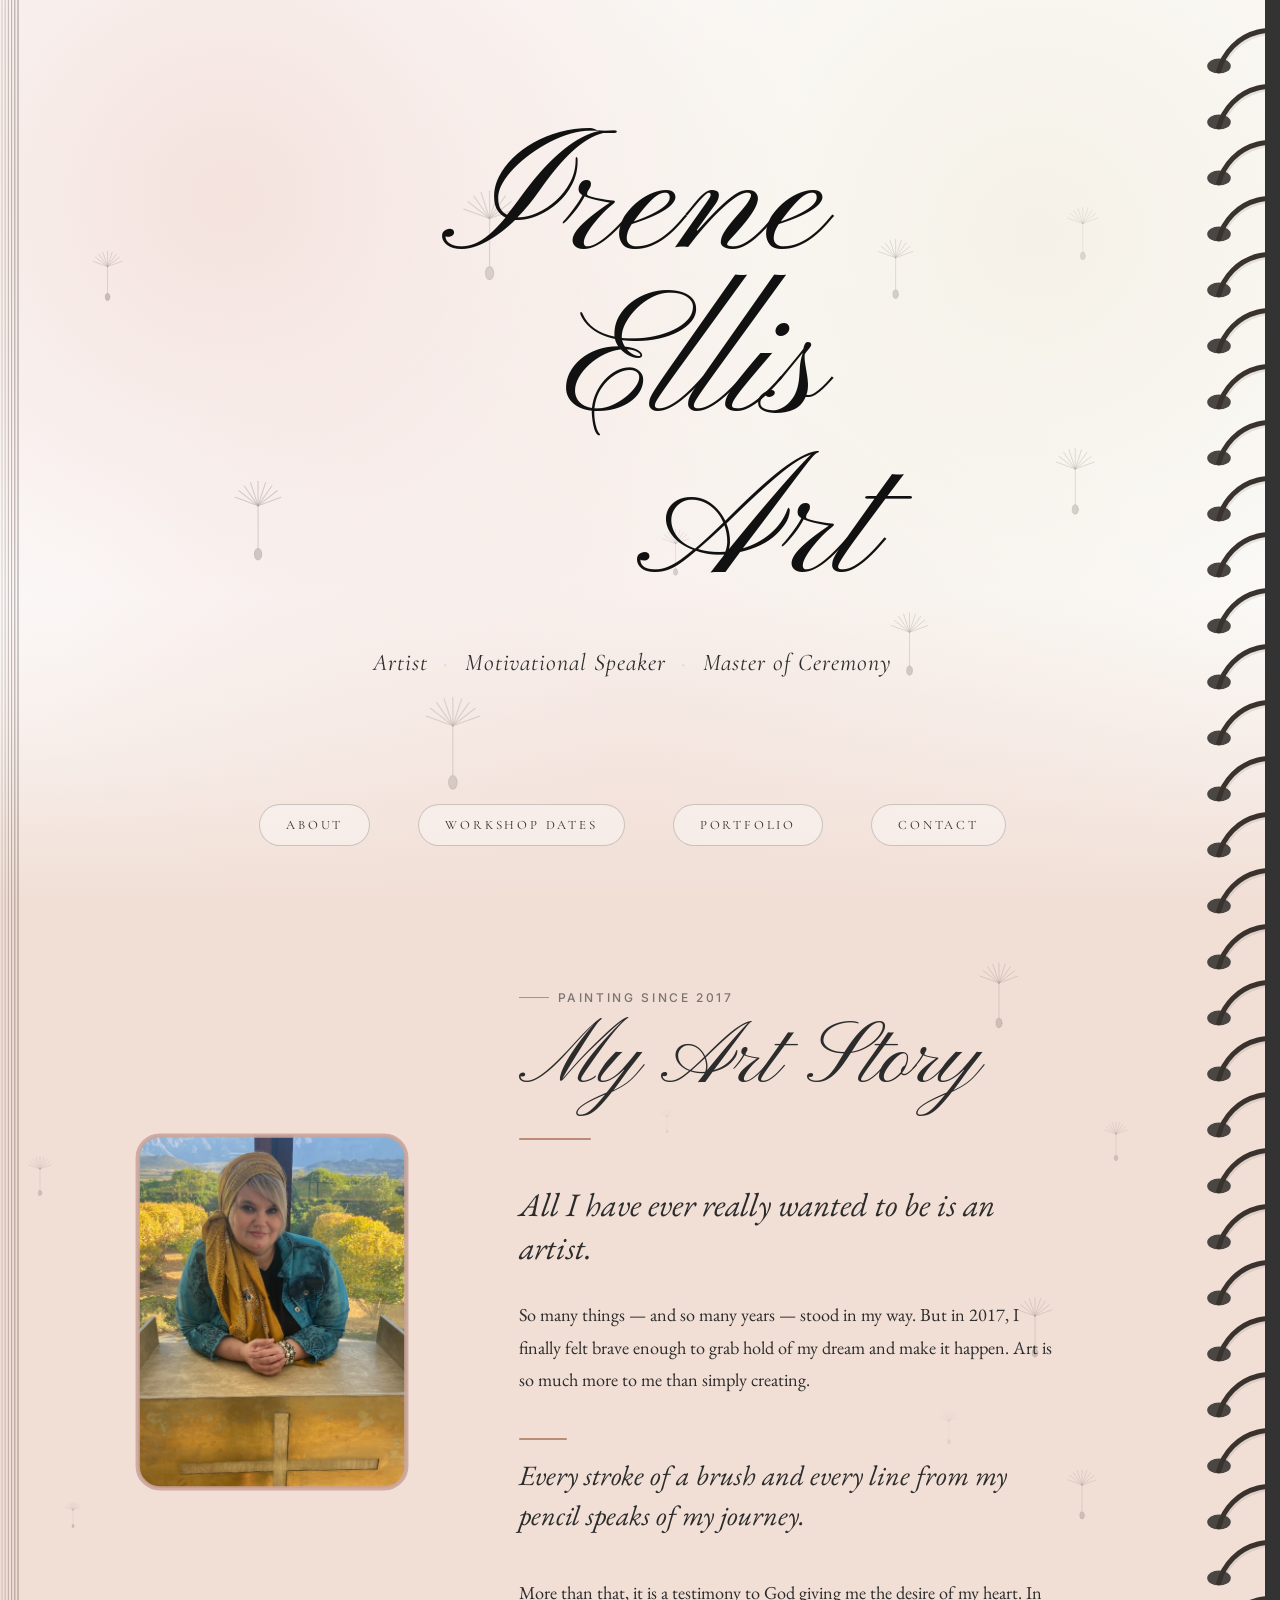
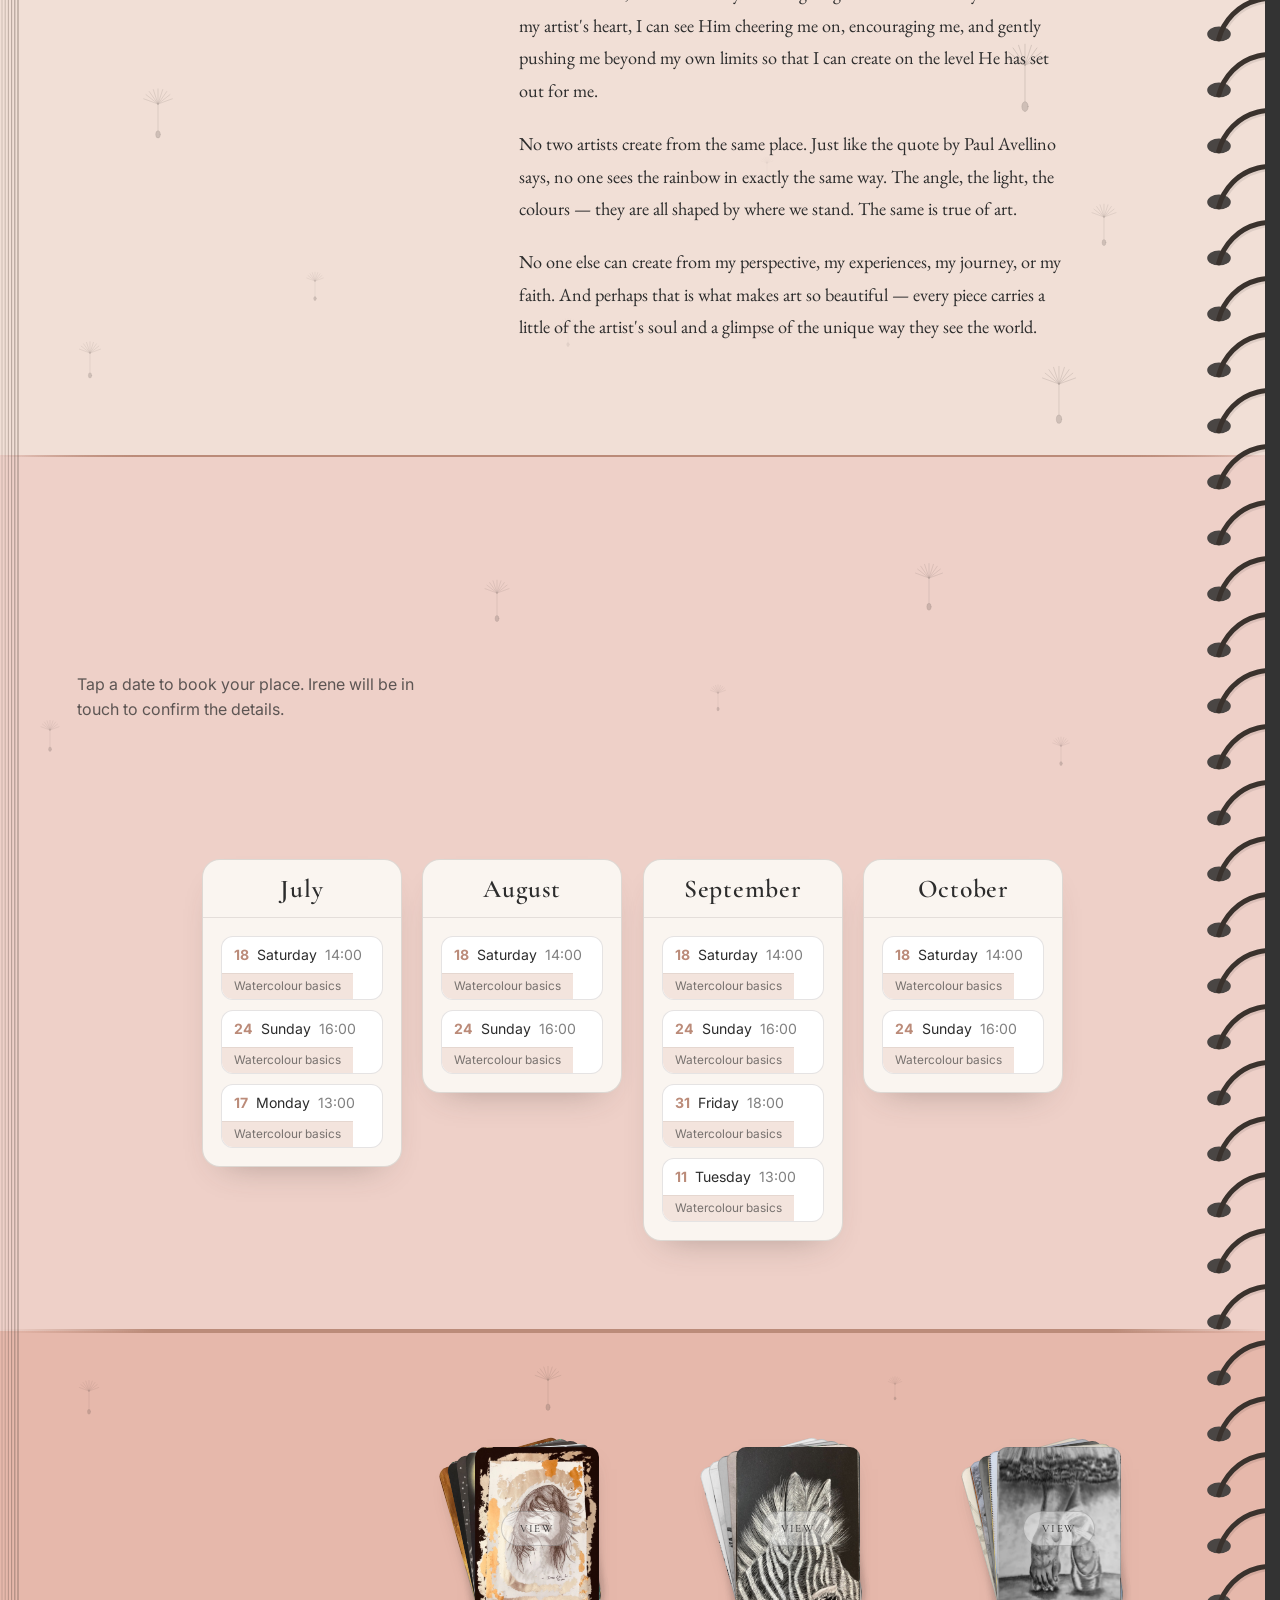
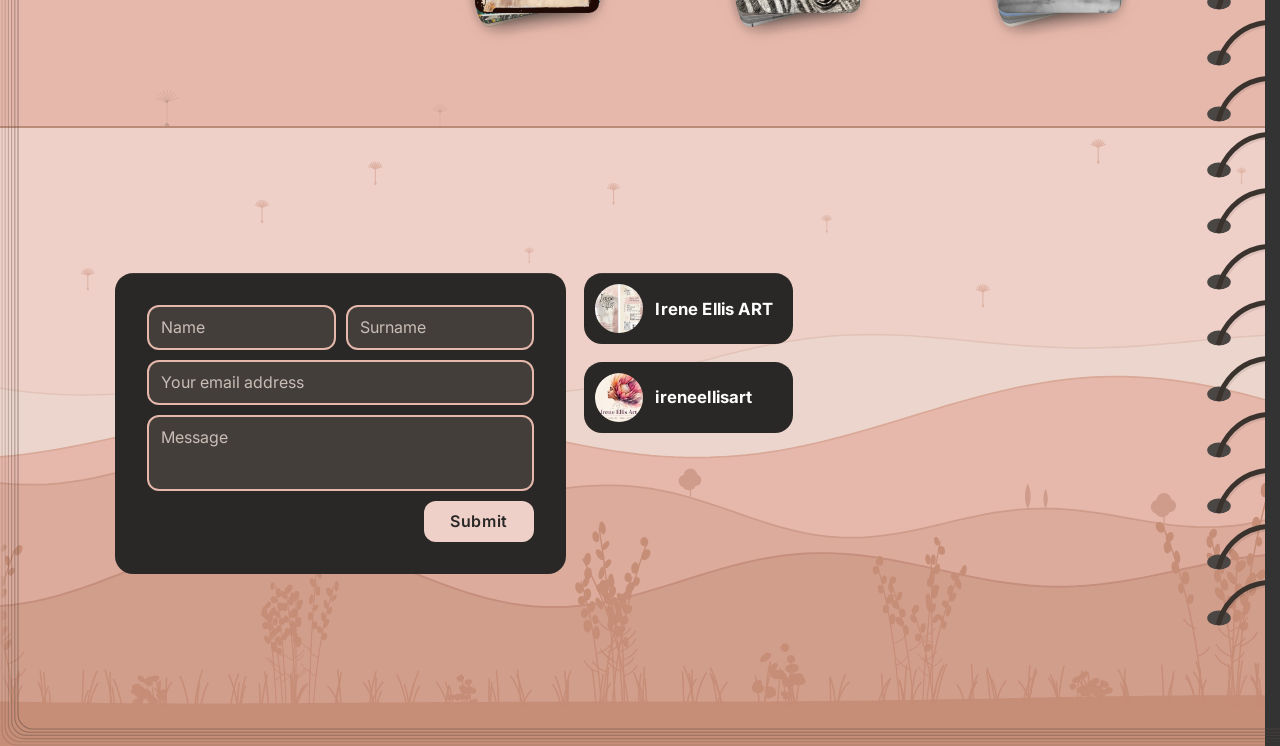
==== commit eed9b1be: "Contact form email, sharing preview and icons, VIEW buttons, no footer Get In Touch - The message fo" ====
--- a/index.html
+++ b/index.html
@@ -4,6 +4,38 @@
     <meta charset="UTF-8" />
     <meta name="viewport" content="width=device-width, initial-scale=1.0" />
     <title>Irene Ellis Art</title>
+    <meta
+      name="description"
+      content="Irene Ellis: artist, motivational speaker and Master of Ceremony. Original paintings and drawings, and art workshops through the year."
+    />
+    <!-- The tab icon (a dandelion seed), and the picture a phone uses when the
+         site is saved to its home screen -->
+    <link rel="icon" href="favicon.svg" type="image/svg+xml" />
+    <link rel="apple-touch-icon" href="apple-touch-icon.png" />
+    <!-- the colour a phone's browser bar takes on this page (the hero's white) -->
+    <meta name="theme-color" content="#fdfdfd" />
+
+    <!-- How the link looks when it is shared on WhatsApp, Facebook or in a
+         message: a title, a line, and images/share-preview.jpg (a 1200x630
+         card in the site's own lettering, with a fanned stack of paintings).
+         These addresses must be complete web addresses, so they point at the
+         live site. If the site moves to its own domain, change both. -->
+    <meta property="og:type" content="website" />
+    <meta property="og:site_name" content="Irene Ellis Art" />
+    <meta property="og:title" content="Irene Ellis Art" />
+    <meta
+      property="og:description"
+      content="Artist, motivational speaker and Master of Ceremony. Original paintings and drawings, and art workshops through the year."
+    />
+    <meta property="og:url" content="https://stiaankoegelenberg.github.io/irene-ellis-art/" />
+    <meta
+      property="og:image"
+      content="https://stiaankoegelenberg.github.io/irene-ellis-art/images/share-preview.jpg"
+    />
+    <meta property="og:image:width" content="1200" />
+    <meta property="og:image:height" content="630" />
+    <meta property="og:image:alt" content="Irene Ellis Art, with three of her paintings fanned out like cards" />
+    <meta name="twitter:card" content="summary_large_image" />
     <link rel="preconnect" href="https://fonts.googleapis.com" />
     <link rel="preconnect" href="https://fonts.gstatic.com" crossorigin />
     <link
@@ -204,11 +236,15 @@
              arrangement as the Portfolio section's card stacks. -->
         <div class="workshops__row">
           <div class="workshops__head">
-            <!-- TODO: replace with a real detail (venue, group size, how to
-                 book). Right now this only states what the section shows. -->
+            <!-- The intro says how booking works, which is true of the site
+                 today. Irene may want to add her own details here (venue,
+                 group size, price, what to bring). -->
             <p class="section-eyebrow reveal">The next four months</p>
             <h2 class="workshops__heading reveal">Workshop Dates</h2>
-            <p class="workshops__intro reveal">Placeholder for description</p>
+            <p class="workshops__intro reveal">
+              Tap a date to book your place. Irene will be in touch to confirm
+              the details.
+            </p>
           </div>
 
           <!-- Four upcoming months. Each month name sits above a rounded card
@@ -292,8 +328,9 @@
                 class="category__button"
                 data-category-open
                 data-category="Category one"
+                aria-label="View Category one"
               >
-                Category one
+                View
               </button>
             </div>
             <div class="category">
@@ -312,8 +349,9 @@
                 class="category__button"
                 data-category-open
                 data-category="Category two"
+                aria-label="View Category two"
               >
-                Category two
+                View
               </button>
             </div>
             <div class="category">
@@ -332,8 +370,9 @@
                 class="category__button"
                 data-category-open
                 data-category="Category three"
+                aria-label="View Category three"
               >
-                Category three
+                View
               </button>
             </div>
           </div>
@@ -3193,8 +3232,8 @@
         <!-- Three dark boxes over the landscape.
              · The big one is the message form: name + surname side by side,
                the sender's email, the message, and Submit bottom-right. The
-               fields look like the workshop sign-up fields. Submit is NOT
-               wired up yet — it is type="button", so pressing it does nothing.
+               fields look like the workshop sign-up fields. Sending is done by
+               contact.js, which emails the message to Irene.
              · The two small ones are still empty; they will become the
                Facebook and Instagram links (swap each <div> for an
                <a href="…"> when the real profile addresses are known). -->
@@ -3206,7 +3245,15 @@
             </div>
             <input class="contact__field" type="email" name="email" placeholder="Your email address" aria-label="Your email address" autocomplete="email" />
             <textarea class="contact__field contact__field--message" name="message" placeholder="Message" aria-label="Message"></textarea>
-            <button type="button" class="contact__submit">Submit</button>
+            <!-- Spam trap: hidden from people, but form-filling bots tick it,
+                 and any message with it ticked is thrown away. -->
+            <input class="contact__trap" type="checkbox" name="botcheck" tabindex="-1" autocomplete="off" aria-hidden="true" />
+            <div class="contact__actions">
+              <!-- "Sending…", "Thank you…", or what to fix — read out by
+                   screen readers when it changes -->
+              <p class="contact__status" role="status" aria-live="polite"></p>
+              <button type="submit" class="contact__submit">Submit</button>
+            </div>
           </form>
           <div class="contact__socials">
             <!-- Facebook (top): profile picture (shown as a circle) + the
@@ -3240,11 +3287,6 @@
 
     </main>
 
-    <footer id="footer">
-      <!-- TODO: replace href="#" with real profile URLs -->
-      <a href="#">Facebook — ireneellisart613</a>
-      <a href="#">Instagram — ireneellisart</a>
-    </footer>
 
     <!-- ===================================================================
          CATEGORY SHOWCASE — full-screen takeover, opened by a category
@@ -3355,5 +3397,6 @@
     <script src="stack.js"></script>
     <script src="content.js"></script>
     <script src="signup.js"></script>
+    <script src="contact.js"></script>
   </body>
 </html>
--- a/style.css
+++ b/style.css
@@ -553,6 +553,9 @@
 }
 .workshops__intro {
   margin: 0;
+  /* wraps to a couple of lines under the title instead of widening the
+     heading block (which would push the month cards aside) */
+  max-width: 22em;
   font-family: "Inter", -apple-system, BlinkMacSystemFont, "Segoe UI", sans-serif;
   font-size: 1rem;
   line-height: 1.6;
@@ -1268,10 +1271,43 @@
   border-color: #a8465a;
   box-shadow: 0 0 0 3px rgba(168, 70, 90, 0.3);
 }
+/* The bottom row: the status line on the left, Submit on the right */
+.contact__actions {
+  display: flex;
+  align-items: center;
+  gap: 14px;
+}
+/* "Sending…" / "Thank you…" / what to fix — the same colours as the workshop
+   sign-up's replies */
+.contact__status {
+  flex: 1 1 auto;
+  margin: 0;
+  font: 0.9rem/1.35 "Inter", -apple-system, BlinkMacSystemFont, "Segoe UI", sans-serif;
+  color: #c9bdb6; /* quiet grey while it only says "Sending…" */
+}
+.contact__status--ok {
+  color: #eed0c8; /* brand pink: it worked */
+}
+.contact__status--error {
+  color: #e79aa8; /* a lightened rose-red, readable on the dark box */
+}
+/* The spam trap: moved far off-screen rather than display:none, because some
+   bots skip fields that are hidden that way */
+.contact__trap {
+  position: absolute;
+  left: -9999px;
+  width: 1px;
+  height: 1px;
+  opacity: 0;
+}
+.contact__submit:disabled {
+  opacity: 0.6;
+  cursor: default;
+}
 /* Submit, bottom-right — the same pink button as the workshop sign-up's */
 .contact__submit {
   flex: 0 0 auto;
-  align-self: flex-end;
+  margin-left: auto;
   font: 600 1rem/1.3 "Inter", -apple-system, BlinkMacSystemFont, "Segoe UI", sans-serif;
   letter-spacing: 0.04em;
   color: #2a2826; /* the box's own dark, so the pink reads as the lit surface */
@@ -1563,10 +1599,26 @@
   .hero__inner {
     padding: 64px var(--phone-pad-r) 24px var(--phone-pad-l);
   }
+  /* The name at twice its usual phone size (30% of the screen width instead
+     of 15%), so it fills the open space at the top of the screen */
+  .hero__title {
+    font-size: 30vw;
+    /* the name is centred; this nudges it a few pixels left, into the open
+       space by the page edge and away from the rings */
+    margin-right: 0.16em;
+  }
+  /* ...with a slightly shallower staircase (each word steps in a little less
+     than on desktop), so at that size "Art" stays clear of the rings */
+  .hero__word--2 {
+    margin-left: 0.5em;
+  }
+  .hero__word--3 {
+    margin-left: 1em;
+  }
   /* The three roles on three lines: each dot becomes a line break (a block
      with no height) instead of wrapping "Master of / Ceremony" awkwardly */
   .hero__tagline {
-    font-size: 1.12rem;
+    font-size: 1.4rem; /* 25% larger than the first phone size (1.12rem) */
     line-height: 1.55;
   }
   .hero__dot {
@@ -1652,6 +1704,12 @@
   .portfolio__row {
     gap: 22px;
   }
+  /* the heading block takes the full width and no more, so the intro line
+     wraps before the rings instead of stretching the block past them */
+  .workshops__head {
+    flex: 1 1 100%;
+    min-width: 0;
+  }
   .workshops__grid,
   .portfolio__objects {
     flex: 0 0 calc(100% + var(--phone-pad-l) + var(--phone-pad-r));
@@ -1659,6 +1717,9 @@
     flex-wrap: nowrap;
     justify-content: flex-start;
     overflow-x: auto;
+    /* sideways only: nothing inside can be dragged up and down, and an
+       up-down swipe that starts on a card simply scrolls the page */
+    overflow-y: hidden;
     overscroll-behavior-x: contain; /* a sideways swipe never drags the page */
     scroll-snap-type: x mandatory;
     scroll-padding: 0 var(--phone-pad-r) 0 var(--phone-pad-l);
@@ -1671,7 +1732,7 @@
 
   /* Months: one card per swipe, with the next one peeking in on the right */
   .workshops__grid {
-    align-items: stretch; /* every card the same height */
+    align-items: flex-start; /* each card only as tall as its dates, as on desktop */
     gap: 14px;
     padding: 4px var(--phone-pad-r) 22px var(--phone-pad-l); /* room for shadows */
   }
@@ -1697,7 +1758,9 @@
     --cat: 214px;
     --mid: calc((var(--phone-pad-l) + 100vw - var(--phone-pad-r)) / 2);
     gap: 4px;
-    padding: 12px calc(100vw - var(--mid) - var(--cat) / 2) 12px
+    /* the bottom padding is room for the fanned cards, which reach a little
+       below the stack (the row cuts off anything past its edge) */
+    padding: 12px calc(100vw - var(--mid) - var(--cat) / 2) 24px
       calc(var(--mid) - var(--cat) / 2);
   }
   .category {
@@ -1748,6 +1811,18 @@
   }
 
   /* --- Get In Touch --- */
+  /* The title at double its size (3.4rem instead of 1.7rem). It grows UP
+     into the empty space at the top of the section: the negative top margin
+     is exactly how much taller it got, so the form below stays where it was.
+     The gap under it is kept at its old size rather than doubling with it. */
+  .contact__heading {
+    font-size: 3.4rem;
+    line-height: 1;
+    margin: -26px 0 19px;
+  }
+  .contact__heading::after {
+    margin-top: 10px;
+  }
   .contact__field--message {
     min-height: 104px;
   }
--- a/showcase.css
+++ b/showcase.css
@@ -327,7 +327,9 @@
 @media (max-width: 640px) {
   .showcase__panel {
     width: calc(100vw - 20px);
-    height: calc(100svh - 24px);
+    /* half the screen's height; the pictures keep their size, and the ones
+       below the panel's bottom edge are reached by scrolling inside it */
+    height: calc((100svh - 24px) / 2);
     /* the top padding leaves the fold its own strip, so it never sits on a
        picture */
     padding: 50px 12px 12px;
